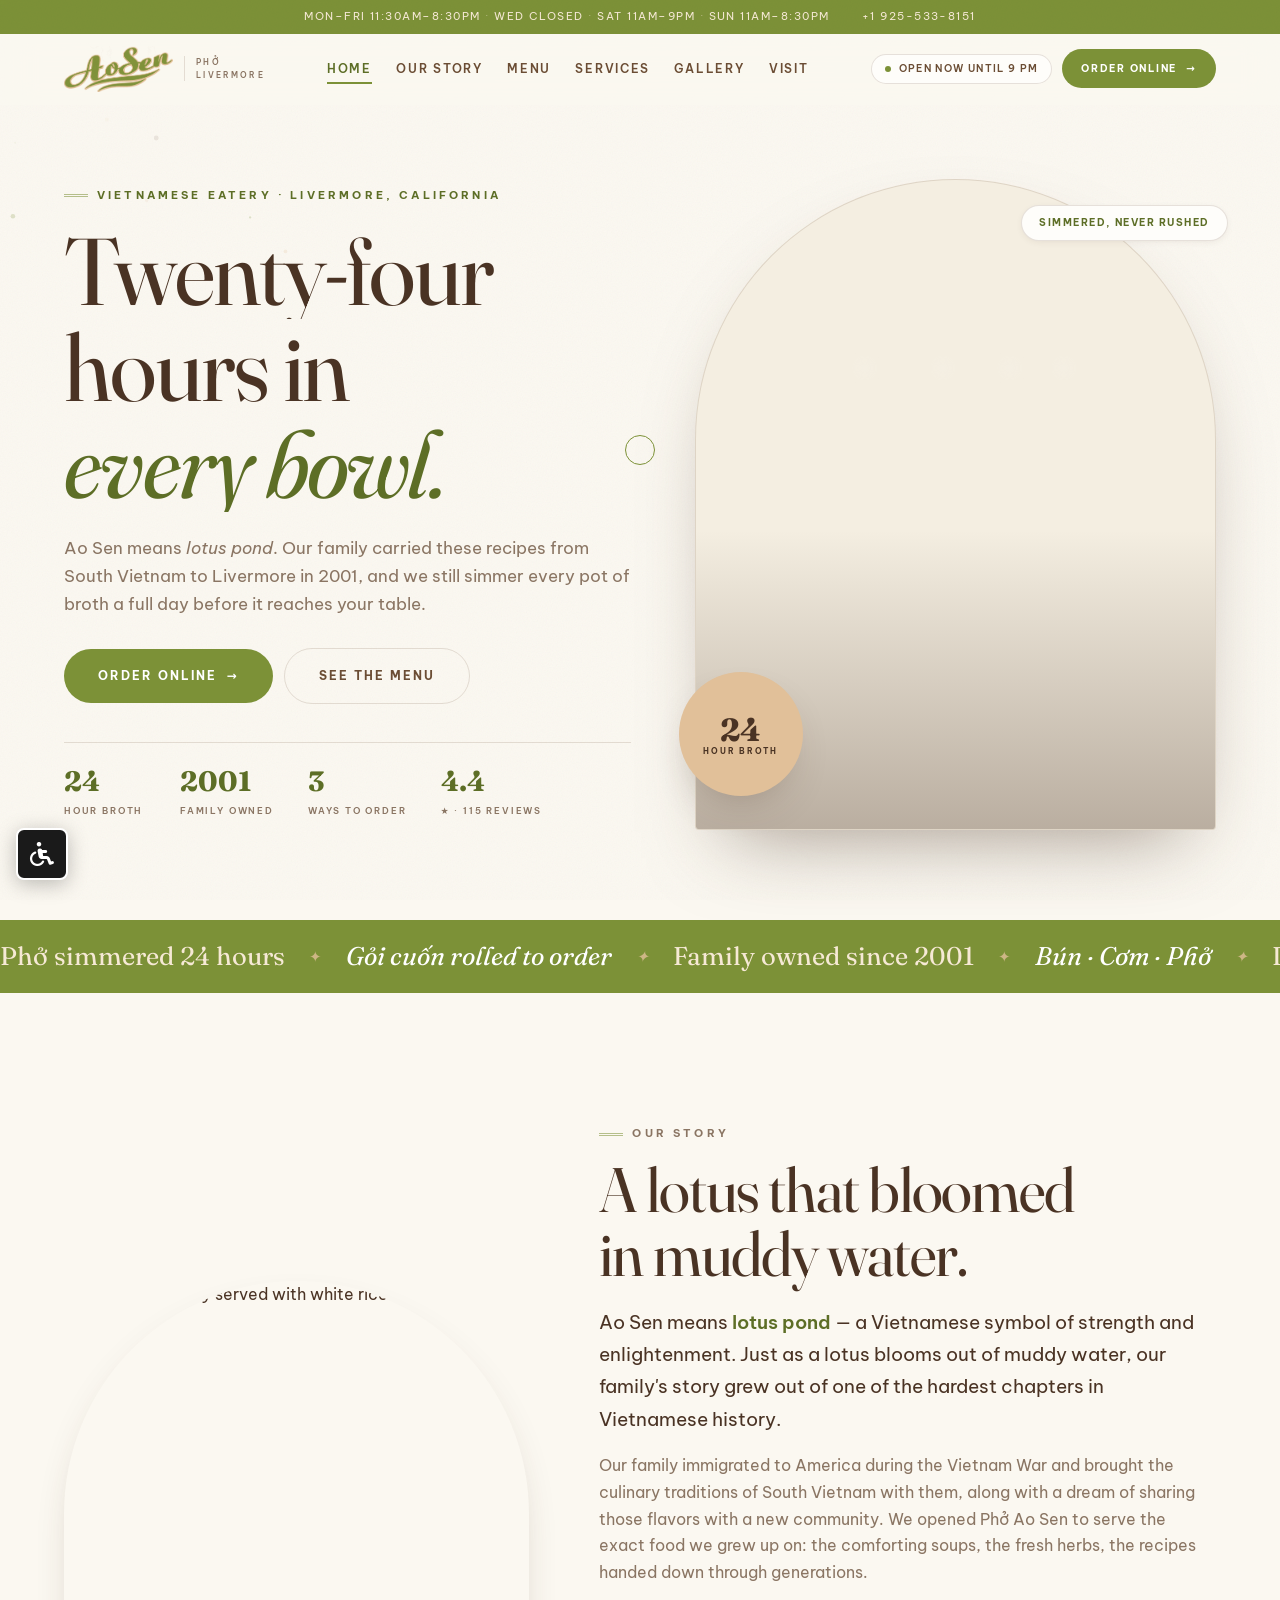
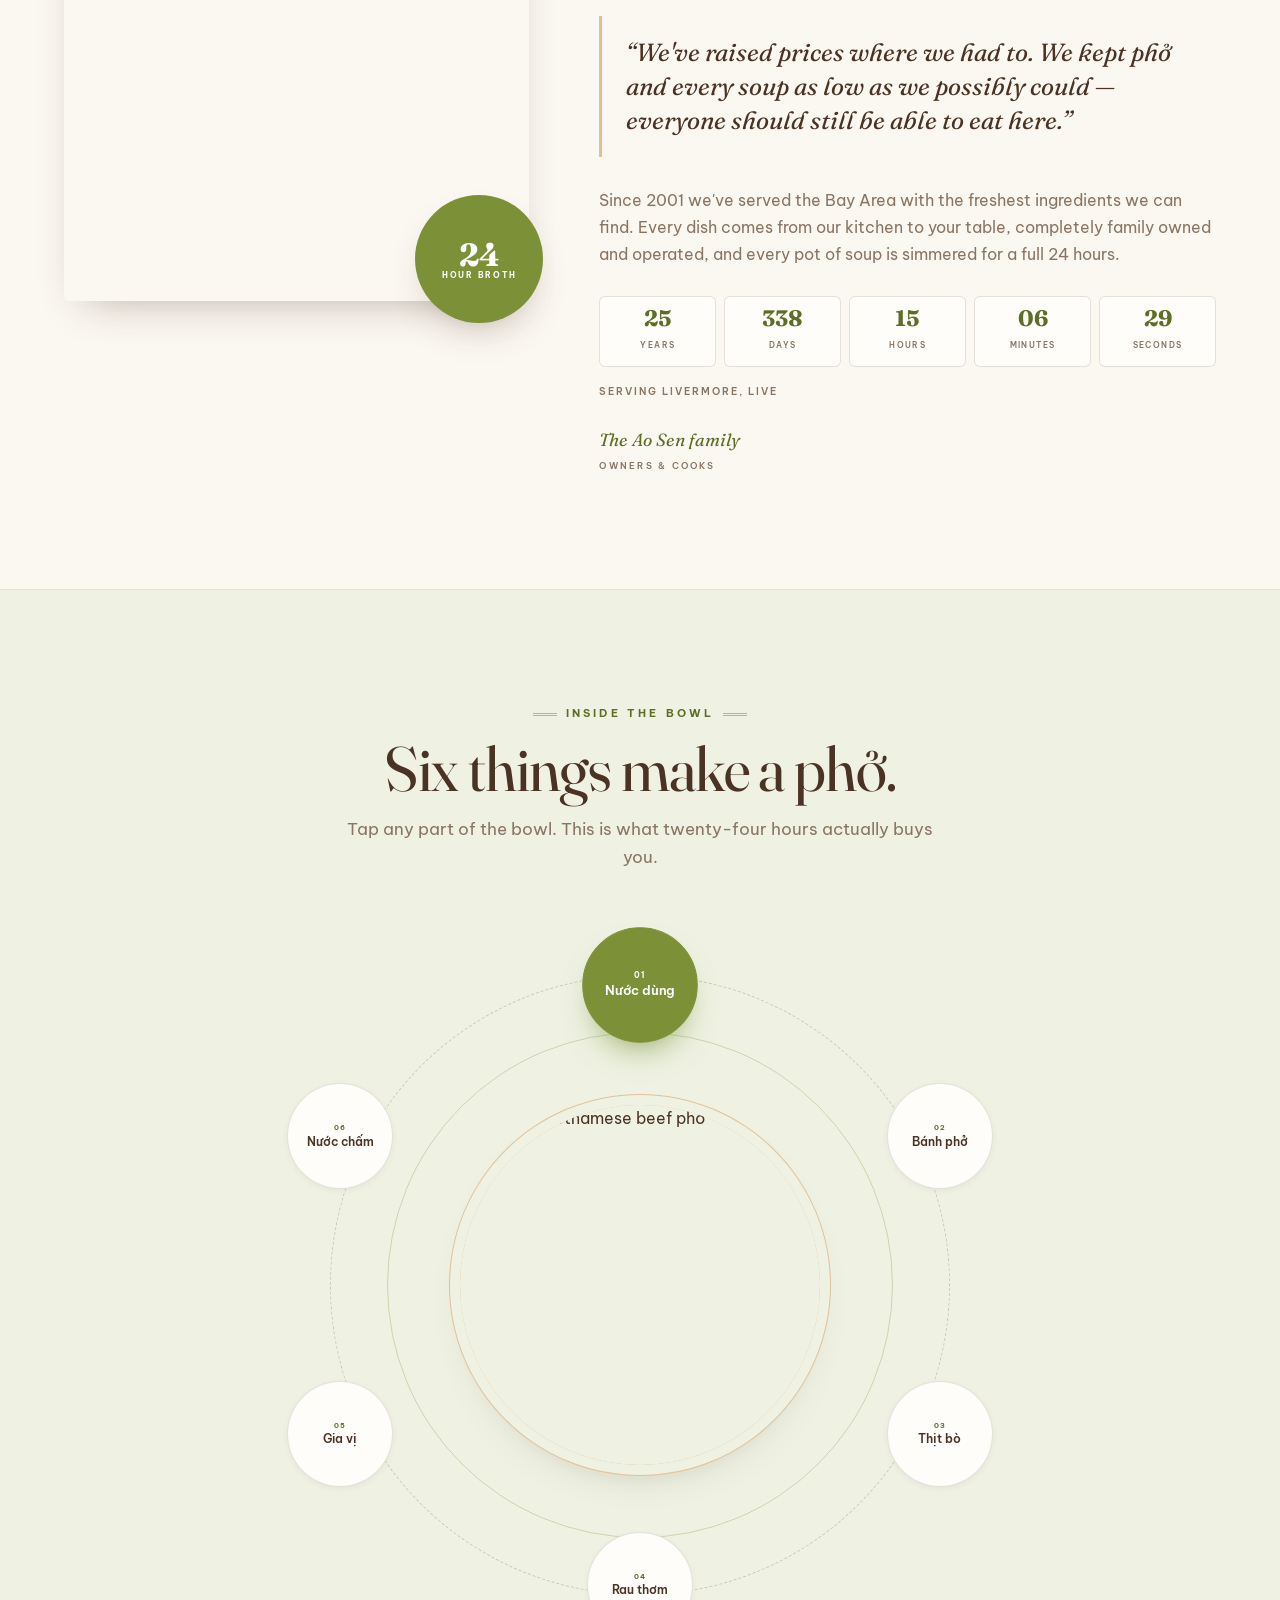
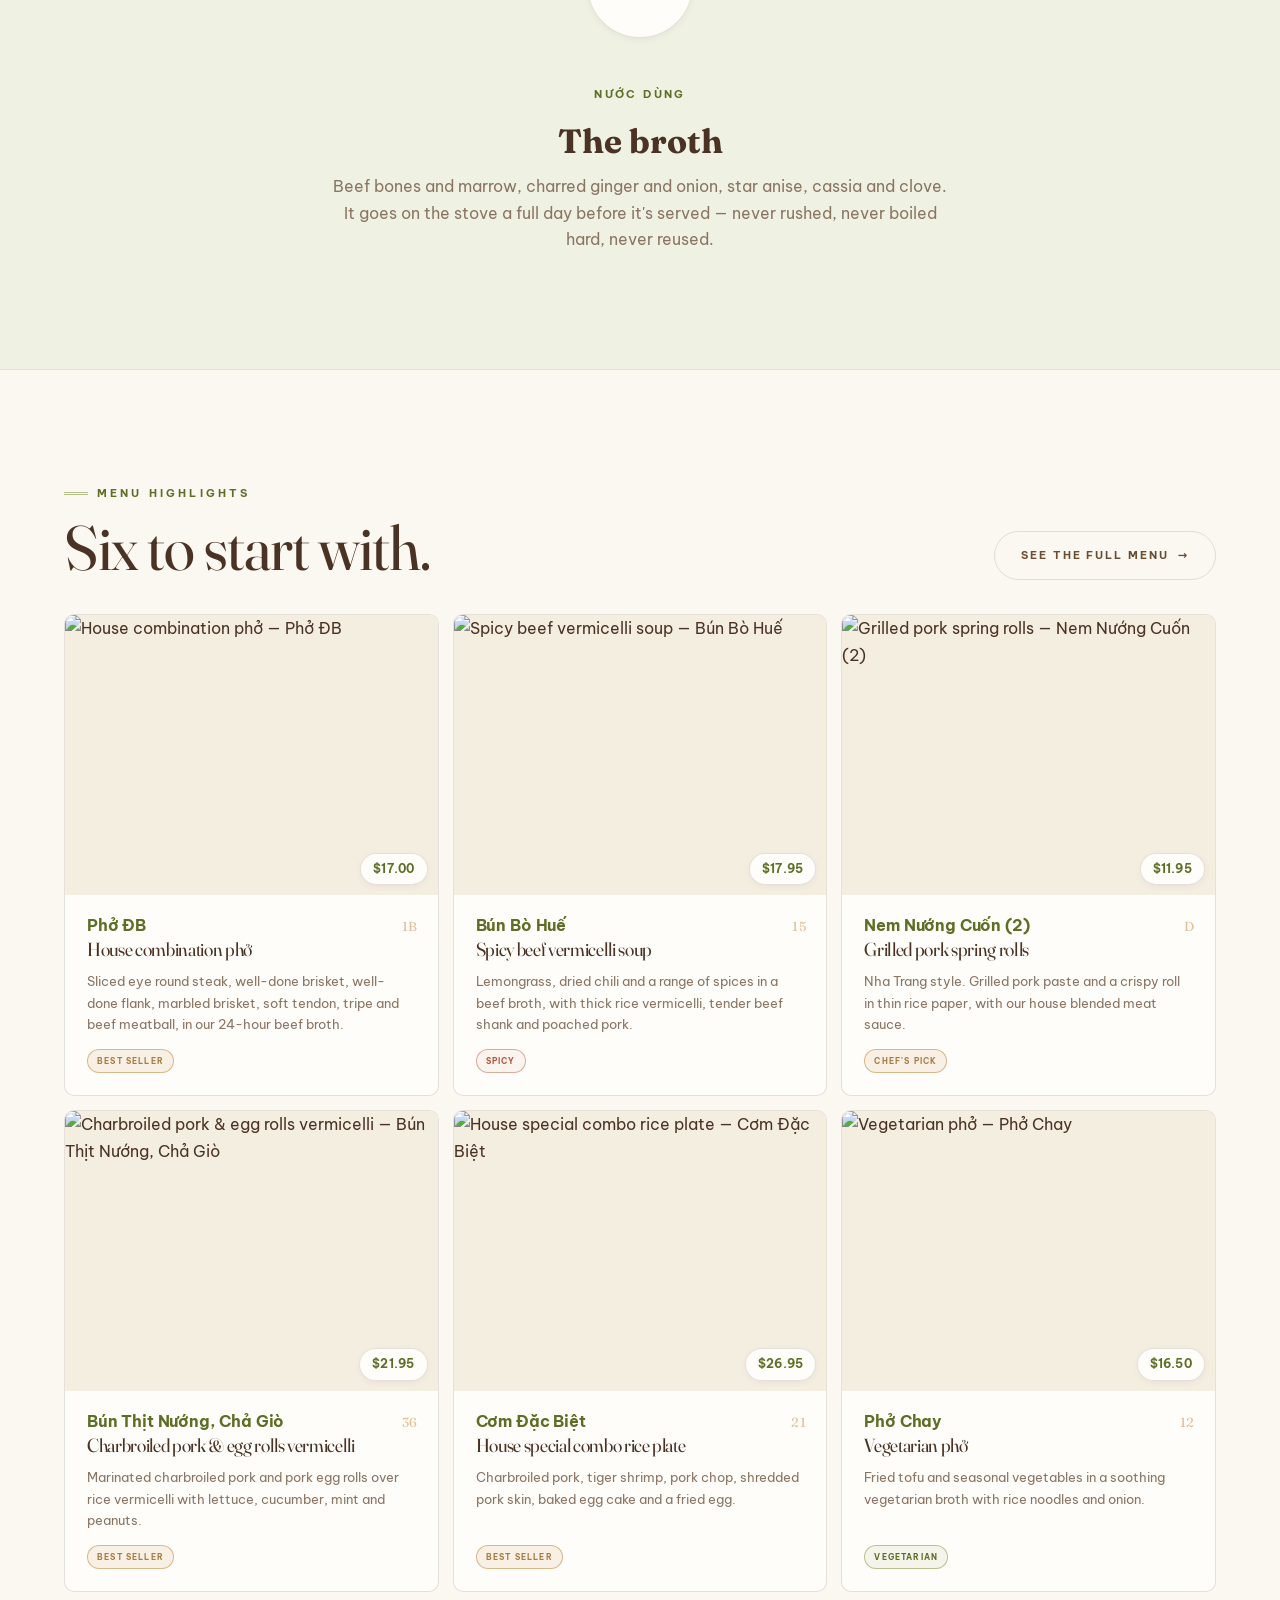
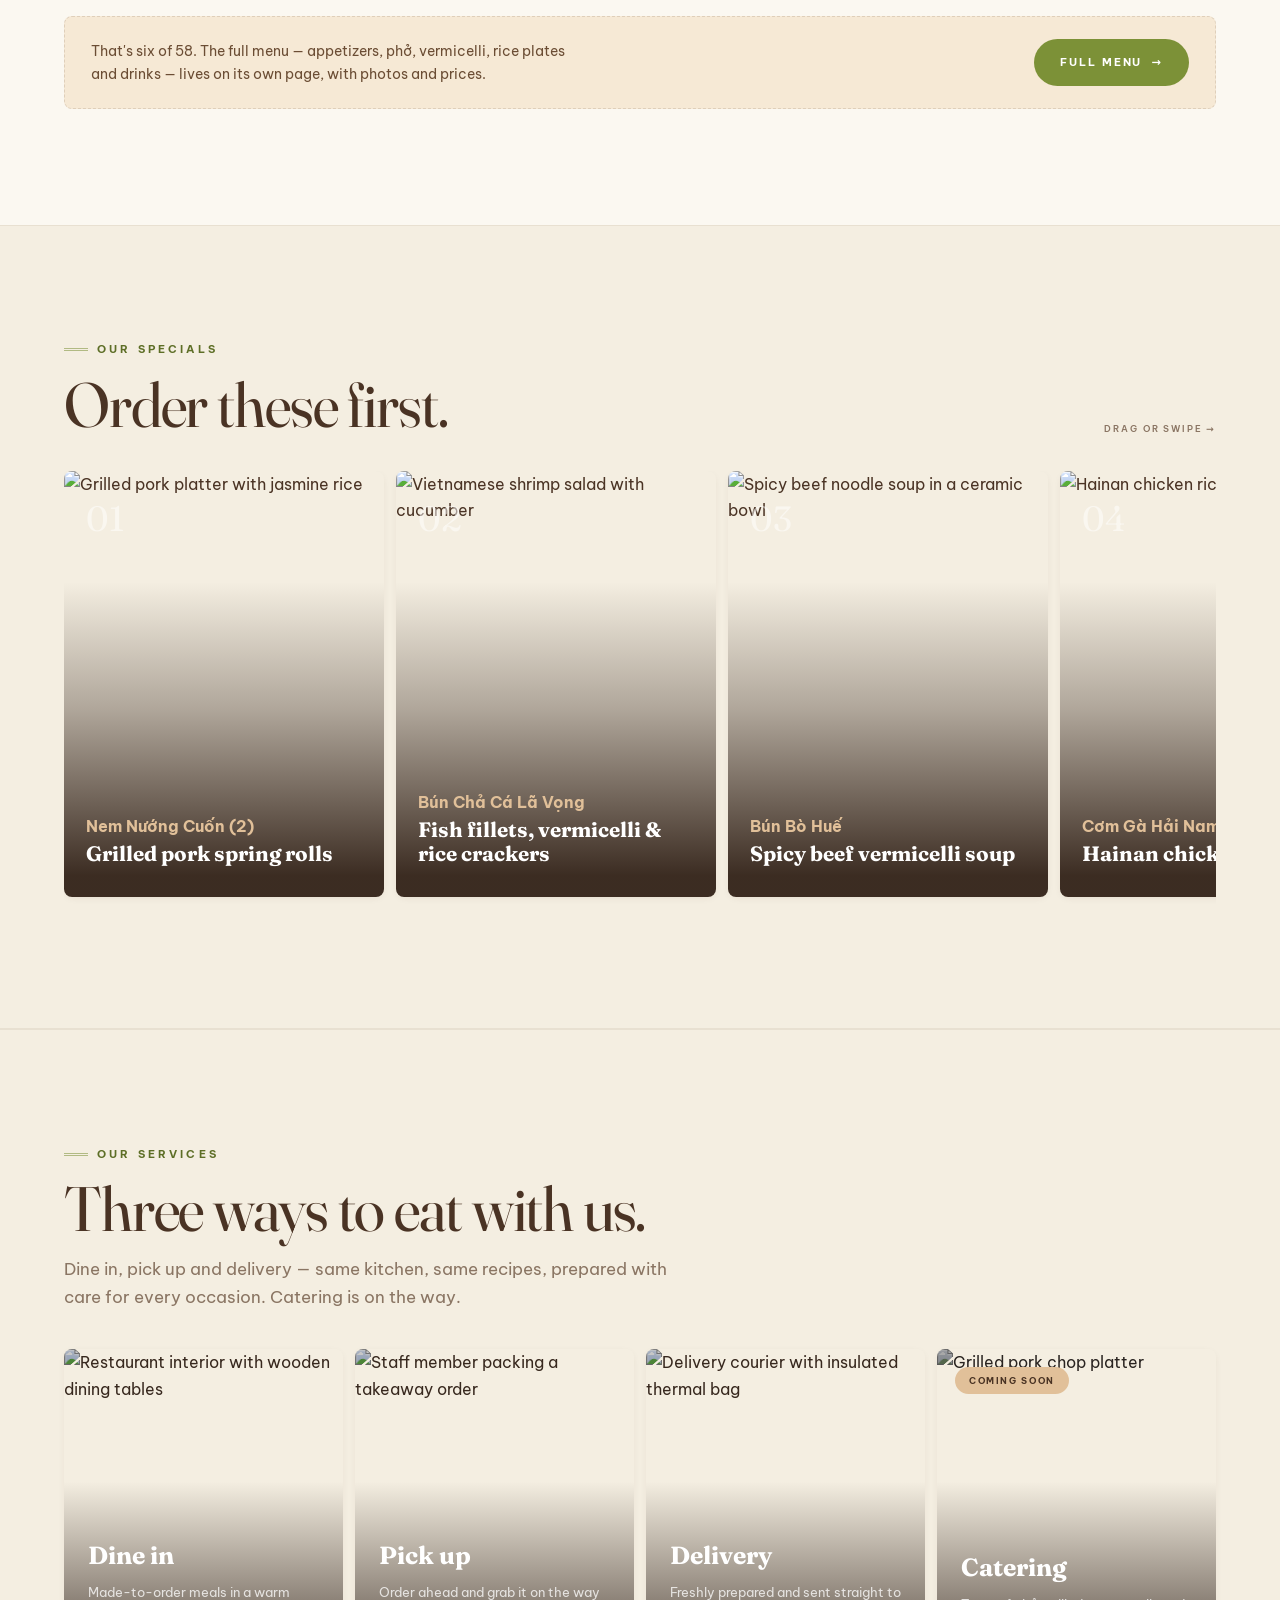
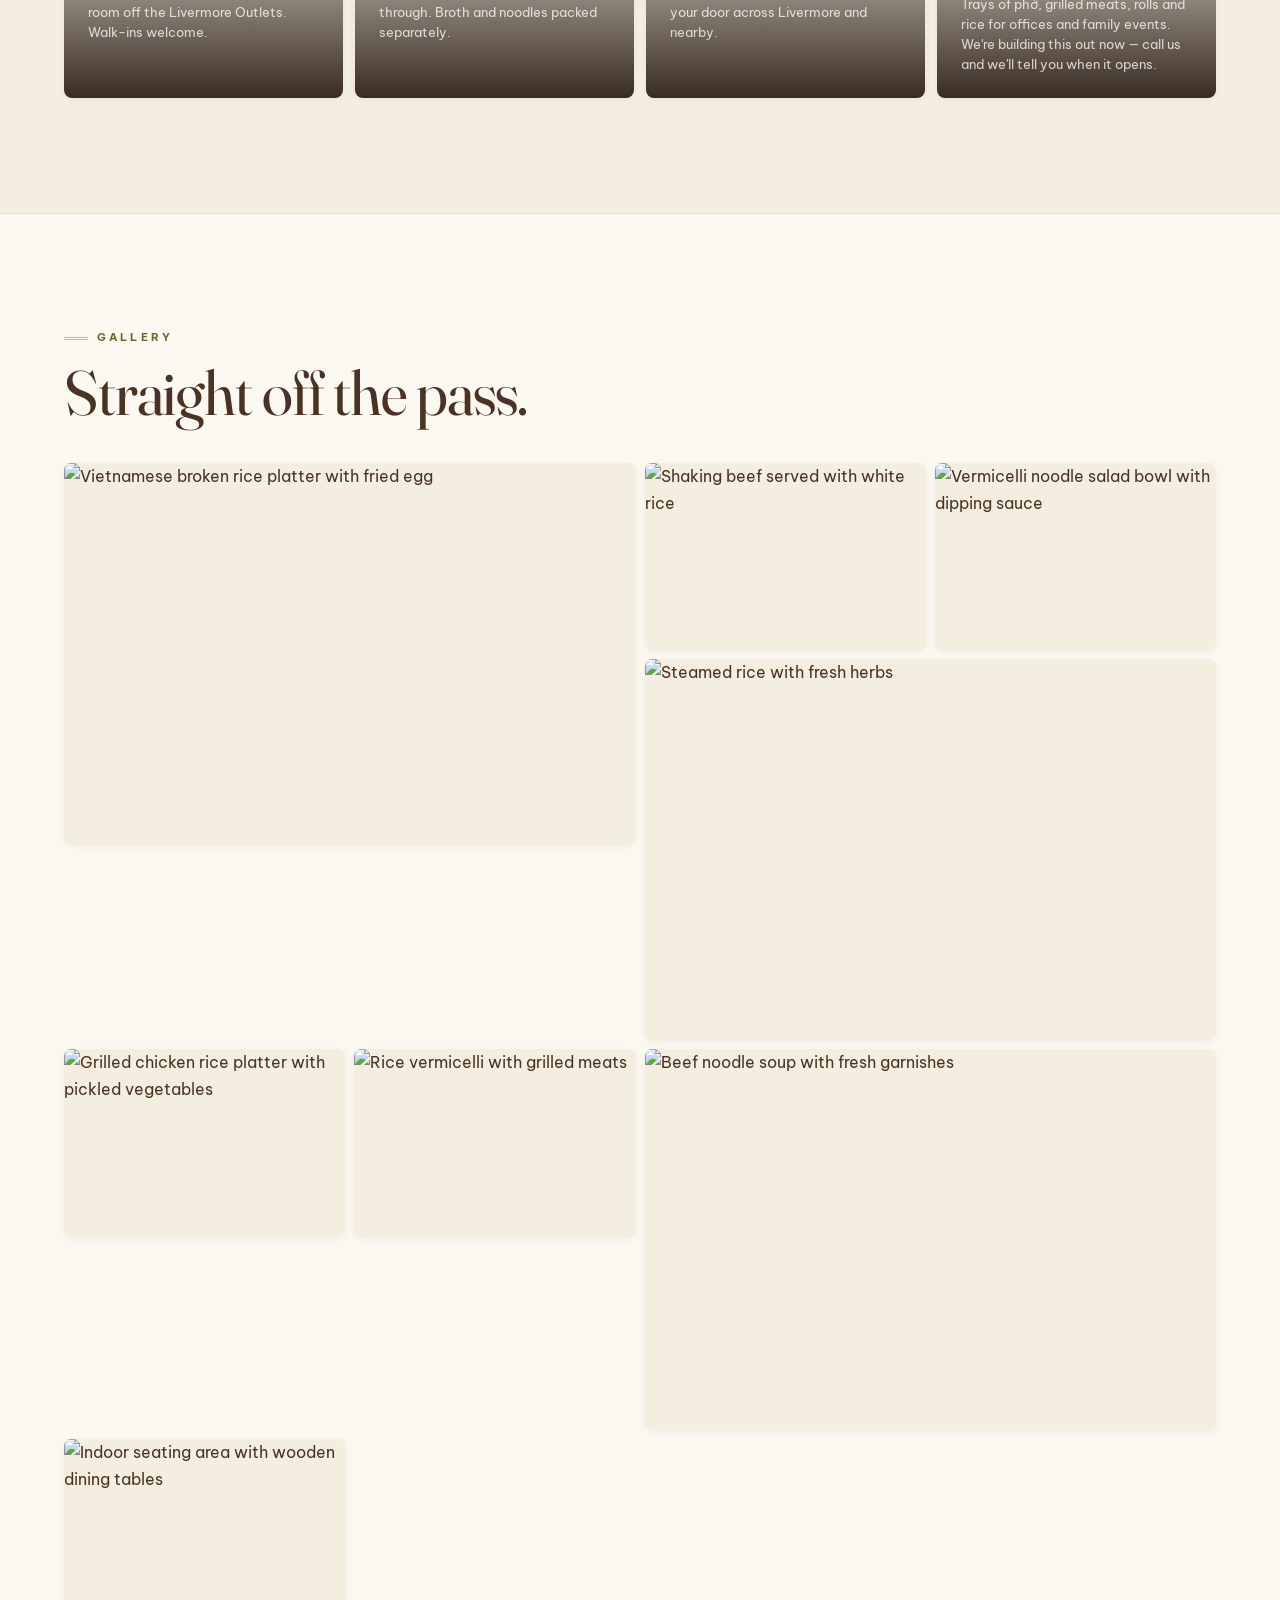
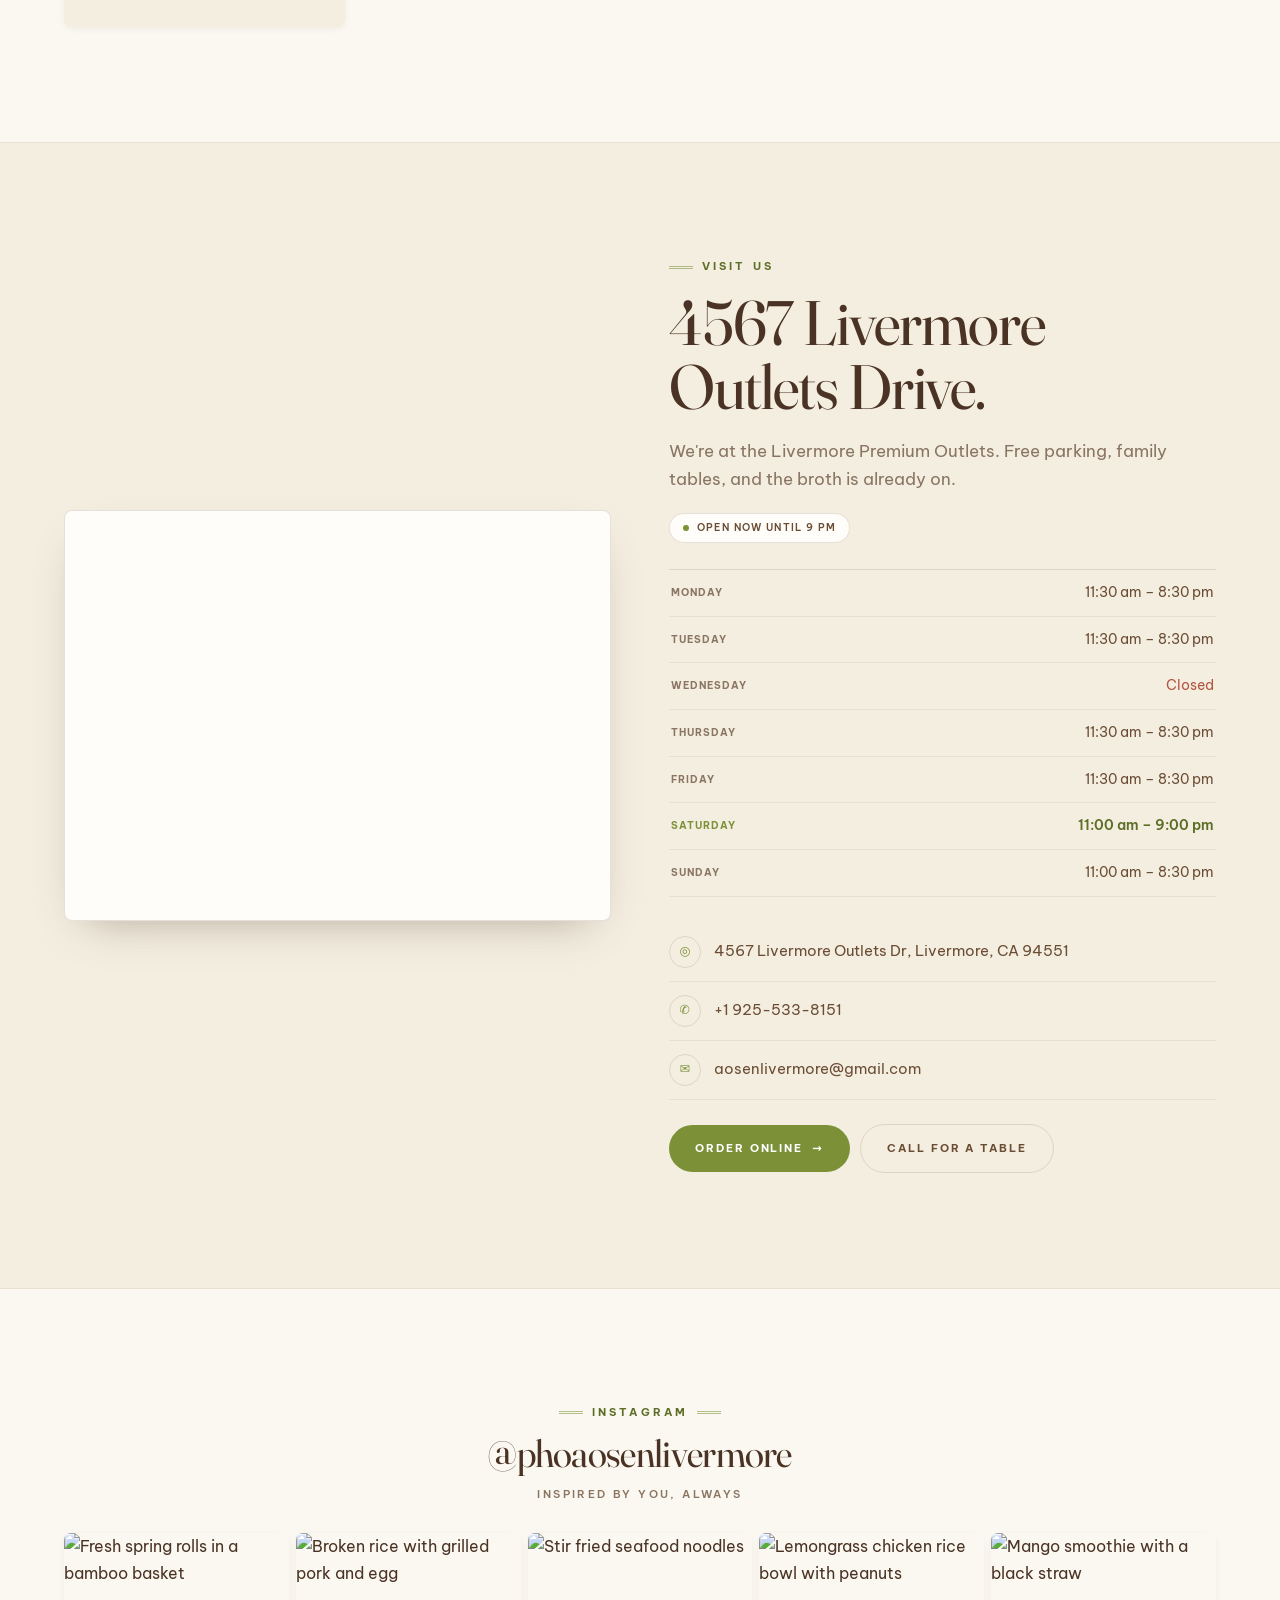
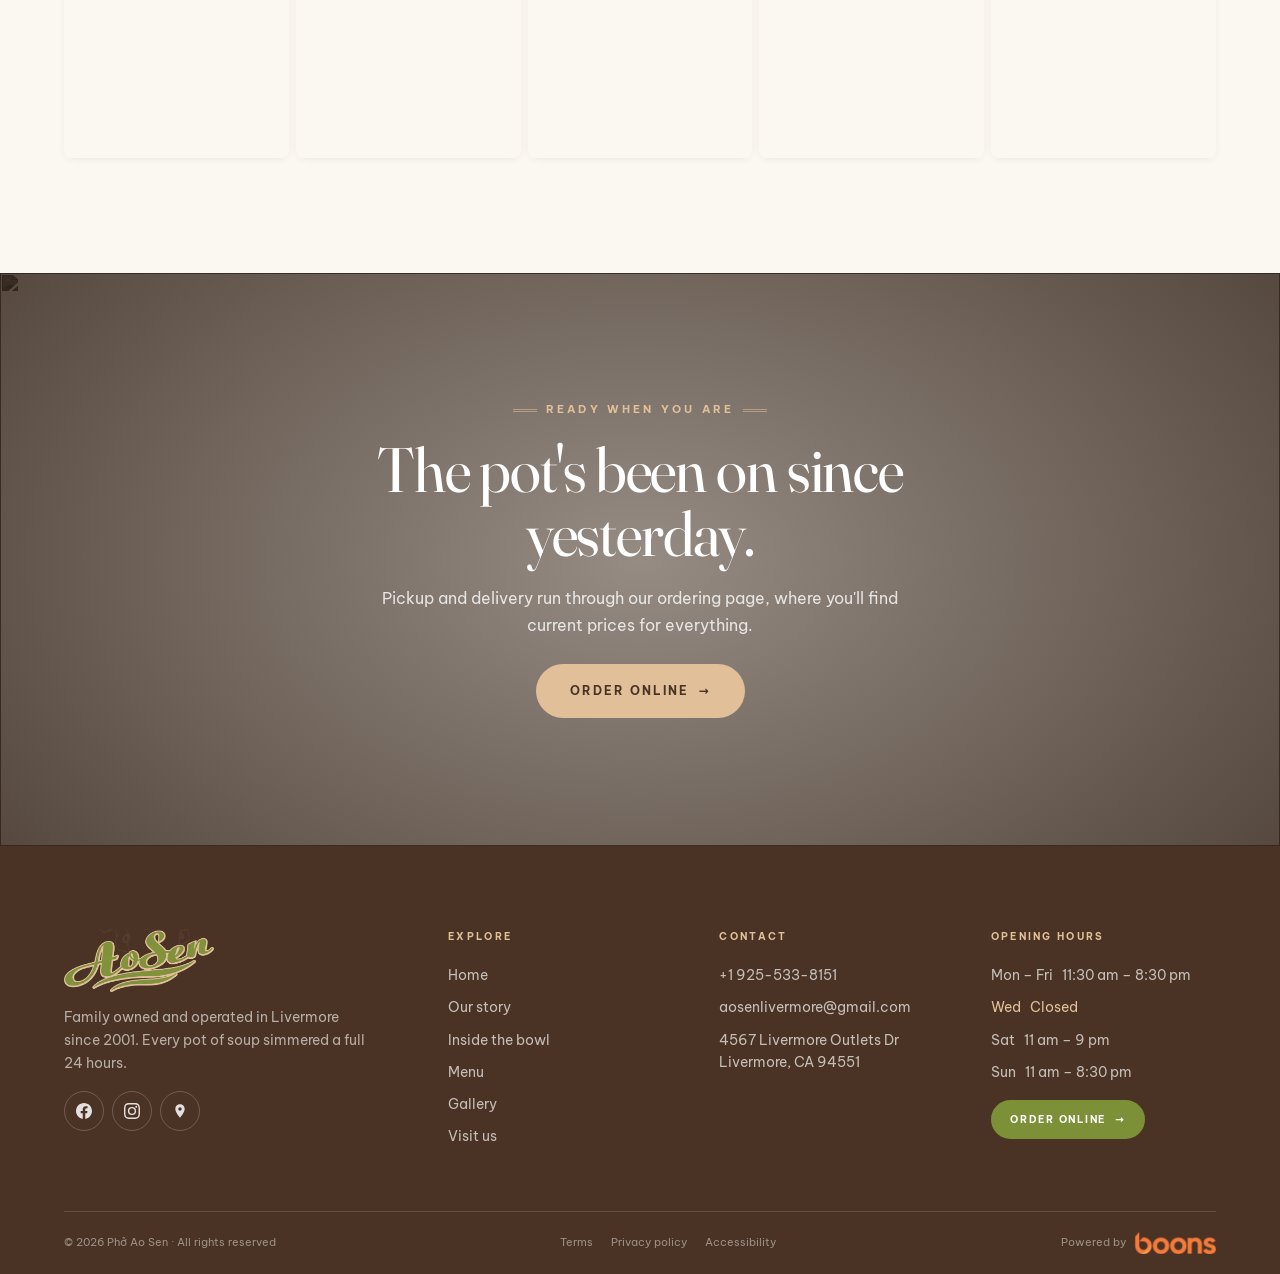
==== index.html @ fdceb18f "Add the Pho Ao Sen restaurant website for Livermore, CA. Co-authored-by: Cursor <cursoragent@cursor." ====
<!DOCTYPE html>
<html lang="en">
<head>
<meta charset="UTF-8">
<meta name="viewport" content="width=device-width, initial-scale=1">
<title>Phở Ao Sen — Authentic Vietnamese Restaurant in Livermore, CA</title>

<meta name="description" content="Family owned since 2001. Broth simmered 24 hours. Phở, vermicelli bowls, rice plates and spring rolls in Livermore, California. Dine in, pickup and delivery.">
<meta name="keywords" content="Pho Ao Sen, Vietnamese Restaurant Livermore, Pho Livermore, Best Pho Livermore, Vietnamese Food Livermore, Spring Rolls Livermore, Rice Plates Livermore">
<link rel="canonical" href="https://phoaosen.us/">
<meta name="theme-color" content="#7C9137">
<meta property="og:type" content="restaurant">
<meta property="og:site_name" content="Phở Ao Sen">
<meta property="og:title" content="Phở Ao Sen — Authentic Vietnamese Restaurant in Livermore, CA">
<meta property="og:description" content="Family owned since 2001. Broth simmered 24 hours. Livermore, California.">
<meta property="og:url" content="https://phoaosen.us/">
<meta property="og:image" content="https://phoaosen.us/wp-content/uploads/2025/09/SNY04976-2-modified.jpg">
<meta name="twitter:card" content="summary_large_image">
<meta name="geo.region" content="US-CA">
<meta name="geo.placename" content="Livermore">
<meta name="geo.position" content="37.7010;-121.8430">

<link rel="icon" href="assets/images/favicon.png">
<link rel="apple-touch-icon" href="assets/images/icon-180.png">
<link rel="preconnect" href="https://fonts.googleapis.com">
<link rel="preconnect" href="https://fonts.gstatic.com" crossorigin>
<link href="https://fonts.googleapis.com/css2?family=Fraunces:ital,opsz,wght@0,9..144,300..900;1,9..144,300..900&family=Be+Vietnam+Pro:ital,wght@0,300;0,400;0,500;0,600;0,700;1,400&display=swap" rel="stylesheet">
<link rel="stylesheet" href="https://cdnjs.cloudflare.com/ajax/libs/font-awesome/6.5.1/css/all.min.css" crossorigin="anonymous">
<link rel="stylesheet" href="css/style.css?v=20260819">
<link rel="stylesheet" href="css/accessibility.css?v=20260819">

<script type="application/ld+json">
{"@context":"https://schema.org","@type":"Restaurant","name":"Phở Ao Sen",
"image":"https://phoaosen.us/wp-content/uploads/2025/09/SNY04976-2-modified.jpg",
"logo":"https://phoaosen.us/logo.png","url":"https://phoaosen.us/","telephone":"+1-925-533-8151",
"email":"aosenlivermore@gmail.com","priceRange":"$$","servesCuisine":"Vietnamese","foundingDate":"2001",
"address":{"@type":"PostalAddress","streetAddress":"4567 Livermore Outlets Dr","addressLocality":"Livermore","addressRegion":"CA","postalCode":"94551","addressCountry":"US"},
"geo":{"@type":"GeoCoordinates","latitude":37.7010,"longitude":-121.8430},
"hasMenu":"https://phoaosen.us/menu.html",
"sameAs":["https://www.facebook.com/profile.php?id=61563821890511","https://www.instagram.com/phoaosenlivermore"],
"openingHoursSpecification":[
{"@type":"OpeningHoursSpecification","dayOfWeek":["Monday","Tuesday","Thursday","Friday"],"opens":"11:30","closes":"20:30"},
{"@type":"OpeningHoursSpecification","dayOfWeek":"Saturday","opens":"11:00","closes":"21:00"},
{"@type":"OpeningHoursSpecification","dayOfWeek":"Sunday","opens":"11:00","closes":"20:30"}]}
</script>
</head>
<body>

<a class="skip-link" href="#main">Skip to content</a>

<div id="preload">
  <div class="pl-inner">
    <img src="assets/images/logo.png" alt="Ao Sen">
    <div class="pl-bar"><span></span></div>
    <div class="pl-note">The pot's been on since yesterday</div>
  </div>
</div>

<div id="progress"></div>
<div id="cursor"></div>
<div id="cursorDot"></div>

<!-- ═══ HEADER ═══ -->
<div class="topbar">
  <span>Mon–Fri 11:30am–8:30pm <span class="sep">·</span> Wed closed <span class="sep">·</span> Sat 11am–9pm <span class="sep">·</span> Sun 11am–8:30pm</span>
  <a href="tel:+19255338151">+1 925-533-8151</a>
</div>

<header id="nav">
  <div class="wrap nav-in">
    <a class="brand" href="index.html" aria-label="Phở Ao Sen home">
      <img src="assets/images/wordmark.png" alt="Ao Sen">
      <small>Phở<br>Livermore</small>
    </a>

    <nav class="menu" aria-label="Primary">
      <a href="index.html" class="current" aria-current="page">Home</a>
      <a href="#story">Our story</a>
      <a href="menu.html">Menu</a>
      <a href="#services">Services</a>
      <a href="#gallery">Gallery</a>
      <a href="#visit">Visit</a>
    </nav>

    <div class="nav-right">
      <div class="status"><i></i><span>Checking hours…</span></div>
      <a class="btn sm mag" href="https://order.boons.io/site/pho-ao-sen/218/y" target="_blank" rel="noopener"><span>Order online</span><span class="arw">→</span></a>
      <button class="burger" id="burger" aria-label="Open menu" aria-expanded="false" aria-controls="drawer"><b></b></button>
    </div>
  </div>
</header>

<div id="drawer">
  <button type="button" class="drawer-close" id="drawerClose" aria-label="Close menu">×</button>
  <nav aria-label="Mobile">
    <a href="#story">Our story</a>
    <a href="#bowl">Inside the bowl</a>
    <a href="menu.html">Menu</a>
    <a href="#services">Services</a>
    <a href="#gallery">Gallery</a>
    <a href="#visit">Visit us</a>
    <div class="dw-foot">
      <a href="tel:+19255338151">+1 925-533-8151</a>
      <a href="mailto:aosenlivermore@gmail.com">aosenlivermore@gmail.com</a>
      <a href="https://order.boons.io/site/pho-ao-sen/218/y" target="_blank" rel="noopener">Order online →</a>
    </div>
  </nav>
</div>

<main id="main" tabindex="-1">
<!-- ═══ HERO ═══ -->
<section class="hero">
  <canvas id="petals" aria-hidden="true"></canvas>
  <div class="wrap hero-grid">
    <div>
      <p class="eyebrow">Vietnamese eatery · Livermore, California</p>

      <h1 class="display h-xl">
        <span class="ln"><span>Twenty-four</span></span>
        <span class="ln"><span>hours in</span></span>
        <span class="ln"><span><em>every bowl.</em></span></span>
      </h1>

      <p class="lede">Ao Sen means <em>lotus pond</em>. Our family carried these recipes from South Vietnam to Livermore in 2001, and we still simmer every pot of broth a full day before it reaches your table.</p>

      <div class="hero-cta" style="margin-top:30px">
        <a class="btn lg mag" href="https://order.boons.io/site/pho-ao-sen/218/y" target="_blank" rel="noopener"><span>Order online</span><span class="arw">→</span></a>
        <a class="btn lg ghost mag" href="menu.html"><span>See the menu</span></a>
      </div>

      <div class="hero-meta">
        <div><b>24</b><small>Hour broth</small></div>
        <div><b>2001</b><small>Family owned</small></div>
        <div><b>3</b><small>Ways to order</small></div>
        <div><b>4.4</b><small>★ · 115 reviews</small></div>
      </div>
    </div>

    <div class="hero-art">
      <div class="steam" aria-hidden="true"><span></span><span></span><span></span><span></span></div>
      <div class="hero-panel arch">
        <video autoplay muted loop playsinline preload="metadata" poster="https://phoaosen.us/wp-content/uploads/2025/09/SNY04976-2-modified.jpg">
          <source src="https://phoaosen.us/wp-content/uploads/2023/12/video-h3.mp4" type="video/mp4">
        </video>
      </div>
      <div class="hero-badge"><b>24</b><small>Hour broth</small></div>
      <div class="hero-chip">Simmered, never rushed</div>
    </div>
  </div>
</section>

<!-- ═══ MARQUEE ═══ -->
<div class="marquee" aria-hidden="true">
  <div class="mq-track" id="mqTrack">
    <span>Phở simmered 24 hours</span><span>Gỏi cuốn rolled to order</span>
    <span>Family owned since 2001</span><span>Bún · Cơm · Phở</span>
    <span>Dine in · Pick up · Delivery</span><span>Livermore Outlets Drive</span>
  </div>
</div>

<!-- ═══ STORY ═══ -->
<section class="sect" id="story">
  <div class="wrap story-grid">
    <div class="story-wrap rv">
      <div class="story-img arch-s mask">
        <img src="https://phoaosen.us/wp-content/uploads/2025/09/SNY04949-1-1.jpg" alt="Grilled pork belly served with white rice at Phở Ao Sen" loading="lazy">
      </div>
      <div class="story-badge"><b>24</b><small>Hour broth</small></div>
    </div>

    <div class="story-body">
      <p class="eyebrow rv">Our story</p>
      <h2 class="display h-lg rv rv-d1" style="margin:15px 0 20px">A lotus that bloomed<br>in muddy water.</h2>

      <p class="first rv rv-d2">Ao Sen means <strong>lotus pond</strong> — a Vietnamese symbol of strength and enlightenment. Just as a lotus blooms out of muddy water, our family's story grew out of one of the hardest chapters in Vietnamese history.</p>

      <p class="rv rv-d3">Our family immigrated to America during the Vietnam War and brought the culinary traditions of South Vietnam with them, along with a dream of sharing those flavors with a new community. We opened Phở Ao Sen to serve the exact food we grew up on: the comforting soups, the fresh herbs, the recipes handed down through generations.</p>

      <div class="pull rv rv-d4">“We've raised prices where we had to. We kept phở and every soup as low as we possibly could — everyone should still be able to eat here.”</div>

      <p class="rv rv-d5">Since 2001 we've served the Bay Area with the freshest ingredients we can find. Every dish comes from our kitchen to your table, completely family owned and operated, and every pot of soup is simmered for a full 24 hours.</p>

      <div class="counter rv rv-d6" aria-label="Time serving Livermore">
        <div><b id="cY">—</b><small>Years</small></div>
        <div><b id="cD">—</b><small>Days</small></div>
        <div><b id="cH">—</b><small>Hours</small></div>
        <div><b id="cM">—</b><small>Minutes</small></div>
        <div><b id="cS">—</b><small>Seconds</small></div>
      </div>
      <p class="counter-note rv rv-d6">Serving Livermore, live</p>

      <div class="sign rv rv-d6">The Ao Sen family<small>Owners &amp; cooks</small></div>
    </div>
  </div>
</section>

<!-- ═══ INSIDE THE BOWL ═══ -->
<section class="sect bowl" id="bowl">
  <div class="wrap">
    <div class="bowl-head">
      <p class="eyebrow center rv">Inside the bowl</p>
      <h2 class="display h-lg rv rv-d1">Six things make a phở.</h2>
      <p class="lede rv rv-d2" style="text-align:center">Tap any part of the bowl. This is what twenty-four hours actually buys you.</p>
    </div>

    <div class="bowl-stage rv rv-d3">
      <div class="orbit-ring" aria-hidden="true"></div>
      <div class="bowl-core">
        <img id="bowlImg" src="https://phoaosen.us/wp-content/uploads/2025/09/image-16.png" alt="Bowl of Vietnamese beef phở">
      </div>
      <button class="node n1 on" data-i="0"><small>01</small><b>Nước dùng</b></button>
      <button class="node n2" data-i="1"><small>02</small><b>Bánh phở</b></button>
      <button class="node n3" data-i="2"><small>03</small><b>Thịt bò</b></button>
      <button class="node n4" data-i="3"><small>04</small><b>Rau thơm</b></button>
      <button class="node n5" data-i="4"><small>05</small><b>Gia vị</b></button>
      <button class="node n6" data-i="5"><small>06</small><b>Nước chấm</b></button>
    </div>

    <div class="bowl-read" id="bowlRead" aria-live="polite">
      <div class="vnname">Nước dùng</div>
      <h3>The broth</h3>
      <p>Beef bones and marrow, charred ginger and onion, star anise, cassia and clove. It goes on the stove a full day before it's served — never rushed, never boiled hard, never reused.</p>
    </div>
  </div>
</section>

<!-- ═══ MENU HIGHLIGHTS ═══ -->
<section class="sect" id="highlights">
  <div class="wrap">
    <div class="sec-head">
      <div>
        <p class="eyebrow rv">Menu highlights</p>
        <h2 class="display h-lg rv rv-d1">Six to start with.</h2>
      </div>
      <a class="btn ghost mag rv rv-d2" href="menu.html"><span>See the full menu</span><span class="arw">→</span></a>
    </div>

    <div class="dishes three">
      <article class="dish rv">
        <div class="dish-img">
          <img src="https://boons-marketplace-restaurant-web-images.s3.us-east-2.amazonaws.com/uploads/menu/KTuYWlzpJ3OyoqxG9Dw1.jpg" alt="House combination phở — Phở ĐB" loading="lazy" width="640" height="480">
          <span class="price">$17.00</span>
        </div>
        <div class="dish-body">
          <span class="no">1B</span>
          <div class="vnname">Phở ĐB</div>
          <div class="en display">House combination phở</div>
          <p>Sliced eye round steak, well-done brisket, well-done flank, marbled brisket, soft tendon, tripe and beef meatball, in our 24-hour beef broth.</p>
          <div class="tagrow"><span class="tag fav">Best seller</span></div>
        </div>
      </article>

      <article class="dish rv rv-d1">
        <div class="dish-img">
          <img src="https://boons-marketplace-restaurant-web-images.s3.us-east-2.amazonaws.com/uploads/menu/6a4278d701a15.jpg" alt="Spicy beef vermicelli soup — Bún Bò Huế" loading="lazy" width="640" height="480">
          <span class="price">$17.95</span>
        </div>
        <div class="dish-body">
          <span class="no">15</span>
          <div class="vnname">Bún Bò Huế</div>
          <div class="en display">Spicy beef vermicelli soup</div>
          <p>Lemongrass, dried chili and a range of spices in a beef broth, with thick rice vermicelli, tender beef shank and poached pork.</p>
          <div class="tagrow"><span class="tag hot">Spicy</span></div>
        </div>
      </article>

      <article class="dish rv rv-d2">
        <div class="dish-img">
          <img src="https://boons-marketplace-restaurant-web-images.s3.us-east-2.amazonaws.com/uploads/menu/LqJpiXhbz1FGang5rIH4.jpg" alt="Grilled pork spring rolls — Nem Nướng Cuốn (2)" loading="lazy" width="640" height="480">
          <span class="price">$11.95</span>
        </div>
        <div class="dish-body">
          <span class="no">D</span>
          <div class="vnname">Nem Nướng Cuốn (2)</div>
          <div class="en display">Grilled pork spring rolls</div>
          <p>Nha Trang style. Grilled pork paste and a crispy roll in thin rice paper, with our house blended meat sauce.</p>
          <div class="tagrow"><span class="tag fav">Chef's pick</span></div>
        </div>
      </article>

      <article class="dish rv">
        <div class="dish-img">
          <img src="https://boons-marketplace-restaurant-web-images.s3.us-east-2.amazonaws.com/uploads/menu/6a4277e549066.jpg" alt="Charbroiled pork & egg rolls vermicelli — Bún Thịt Nướng, Chả Giò" loading="lazy" width="640" height="480">
          <span class="price">$21.95</span>
        </div>
        <div class="dish-body">
          <span class="no">36</span>
          <div class="vnname">Bún Thịt Nướng, Chả Giò</div>
          <div class="en display">Charbroiled pork & egg rolls vermicelli</div>
          <p>Marinated charbroiled pork and pork egg rolls over rice vermicelli with lettuce, cucumber, mint and peanuts.</p>
          <div class="tagrow"><span class="tag fav">Best seller</span></div>
        </div>
      </article>

      <article class="dish rv rv-d1">
        <div class="dish-img">
          <img src="https://boons-marketplace-restaurant-web-images.s3.us-east-2.amazonaws.com/uploads/menu/BDmOyktuecH9YdG6LXbz.jpg" alt="House special combo rice plate — Cơm Đặc Biệt" loading="lazy" width="640" height="480">
          <span class="price">$26.95</span>
        </div>
        <div class="dish-body">
          <span class="no">21</span>
          <div class="vnname">Cơm Đặc Biệt</div>
          <div class="en display">House special combo rice plate</div>
          <p>Charbroiled pork, tiger shrimp, pork chop, shredded pork skin, baked egg cake and a fried egg.</p>
          <div class="tagrow"><span class="tag fav">Best seller</span></div>
        </div>
      </article>

      <article class="dish rv rv-d2">
        <div class="dish-img">
          <img src="https://boons-marketplace-restaurant-web-images.s3.us-east-2.amazonaws.com/uploads/menu/6a4278ff2d6fb.jpg" alt="Vegetarian phở — Phở Chay" loading="lazy" width="640" height="480">
          <span class="price">$16.50</span>
        </div>
        <div class="dish-body">
          <span class="no">12</span>
          <div class="vnname">Phở Chay</div>
          <div class="en display">Vegetarian phở</div>
          <p>Fried tofu and seasonal vegetables in a soothing vegetarian broth with rice noodles and onion.</p>
          <div class="tagrow"><span class="tag veg">Vegetarian</span></div>
        </div>
      </article>
    </div>

    <div class="note-box rv">
      <p>That's six of 58. The full menu — appetizers, phở, vermicelli, rice plates and drinks — lives on its own page, with photos and prices.</p>
      <a class="btn mag" href="menu.html"><span>Full menu</span><span class="arw">→</span></a>
    </div>
  </div>
</section>

<!-- ═══ SPECIALS ═══ -->
<section class="sect" id="specials" style="background:var(--paper-2);border-block:1px solid var(--line-2)">
  <div class="wrap sec-head">
    <div>
      <p class="eyebrow rv">Our specials</p>
      <h2 class="display h-lg rv rv-d1">Order these first.</h2>
    </div>
    <span class="rail-hint rv rv-d2">Drag or swipe →</span>
  </div>

  <div class="wrap">
    <div class="rail rv rv-d2" id="rail">
      <article class="card"><span class="num">01</span>
        <img src="https://phoaosen.us/wp-content/uploads/elementor/thumbs/SNY04949-1-rbjuwhjf2v480fqayj7sxuhfc429iwhloy81f5kwwk.jpg" alt="Grilled pork platter with jasmine rice" loading="lazy">
        <div class="card-txt"><div class="vnname">Nem Nướng Cuốn (2)</div><h3>Grilled pork spring rolls</h3>
          <p>Nha Trang style. Grilled pork paste and a crispy roll with lettuce, mint, carrot, cucumber, chive and vermicelli in thin rice paper, with our house blended meat sauce.</p></div>
      </article>
      <article class="card"><span class="num">02</span>
        <img src="https://phoaosen.us/wp-content/uploads/elementor/thumbs/SNY05025-1-rbw0pe4yeilwxy4wc9sehmxryskd986vy6ucg4q93o.jpg" alt="Vietnamese shrimp salad with cucumber" loading="lazy">
        <div class="card-txt"><div class="vnname">Bún Chả Cá Lã Vọng</div><h3>Fish fillets, vermicelli &amp; rice crackers</h3>
          <p>Vietnamese style fish fillets with turmeric and dill, served with vermicelli and sesame rice crackers.</p></div>
      </article>
      <article class="card"><span class="num">03</span>
        <img src="https://phoaosen.us/wp-content/uploads/2025/09/SNY04976-2-modified.jpg" alt="Spicy beef noodle soup in a ceramic bowl" loading="lazy">
        <div class="card-txt"><div class="vnname">Bún Bò Huế</div><h3>Spicy beef vermicelli soup</h3>
          <p>Lemongrass, dried chili and spices in a beef broth, with thick rice vermicelli, tender beef shank and poached pork.</p></div>
      </article>
      <article class="card"><span class="num">04</span>
        <img src="https://phoaosen.us/wp-content/uploads/elementor/thumbs/SNY05070-scaled-rbw0snms4t2r97e8a6krnbae7yh8ze5c2ce1fpw1hw.jpg" alt="Hainan chicken rice with broth" loading="lazy">
        <div class="card-txt"><div class="vnname">Cơm Gà Hải Nam</div><h3>Hainan chicken rice</h3>
          <p>Poached chicken over rice cooked in its own broth, with a bowl of clear soup and ginger sauce on the side.</p></div>
      </article>
      <article class="card"><span class="num">05</span>
        <img src="https://phoaosen.us/wp-content/uploads/2025/09/SNY05002-650x1300.jpg" alt="Pan fried tofu with fresh vegetables" loading="lazy">
        <div class="card-txt"><div class="vnname">Đậu Hũ Xào Rau</div><h3>Pan fried tofu &amp; vegetables</h3>
          <p>Golden tofu tossed with mixed fresh vegetables. Our most ordered vegetarian plate.</p></div>
      </article>
      <article class="card"><span class="num">06</span>
        <img src="https://phoaosen.us/wp-content/uploads/2025/09/SNY05039-1-683x1024.jpg" alt="Layered green dessert drink with jelly" loading="lazy">
        <div class="card-txt"><div class="vnname">Chè Ba Màu</div><h3>Three colour dessert</h3>
          <p>Mung bean, red bean and pandan jelly layered under crushed ice and coconut milk.</p></div>
      </article>
    </div>
  </div>
</section>

<!-- ═══ SERVICES ═══ -->
<section class="sect services" id="services">
  <div class="wrap">
    <div style="display:grid;gap:14px;max-width:60ch">
      <p class="eyebrow rv">Our services</p>
      <h2 class="display h-lg rv rv-d1">Three ways to eat with us.</h2>
      <p class="lede rv rv-d2">Dine in, pick up and delivery — same kitchen, same recipes, prepared with care for every occasion. Catering is on the way.</p>
    </div>

    <div class="svc-grid">
      <a class="svc rv" href="https://order.boons.io/site/pho-ao-sen/218/y" target="_blank" rel="noopener">
        <img src="https://phoaosen.us/wp-content/uploads/2023/11/o-24.jpg" alt="Restaurant interior with wooden dining tables" loading="lazy">
        <div class="svc-txt"><h3>Dine in</h3><p>Made-to-order meals in a warm room off the Livermore Outlets. Walk-ins welcome.</p><span class="go">Call for a table →</span></div>
      </a>

      <a class="svc rv rv-d1" href="https://order.boons.io/site/pho-ao-sen/218/y" target="_blank" rel="noopener">
        <img src="https://phoaosen.us/wp-content/uploads/2023/11/2150379575-2.jpg" alt="Staff member packing a takeaway order" loading="lazy">
        <div class="svc-txt"><h3>Pick up</h3><p>Order ahead and grab it on the way through. Broth and noodles packed separately.</p><span class="go">Order pickup →</span></div>
      </a>

      <a class="svc rv rv-d2" href="https://order.boons.io/site/pho-ao-sen/218/y" target="_blank" rel="noopener">
        <img src="https://phoaosen.us/wp-content/uploads/2023/09/27719.jpg" alt="Delivery courier with insulated thermal bag" loading="lazy">
        <div class="svc-txt"><h3>Delivery</h3><p>Freshly prepared and sent straight to your door across Livermore and nearby.</p><span class="go">Order delivery →</span></div>
      </a>

      <div class="svc soon rv rv-d3">
        <span class="soon-flag">Coming soon</span>
        <img src="https://phoaosen.us/wp-content/uploads/2025/09/unnamed-91.webp" alt="Grilled pork chop platter" loading="lazy">
        <div class="svc-txt"><h3>Catering</h3><p>Trays of phở, grilled meats, rolls and rice for offices and family events. We're building this out now — call us and we'll tell you when it opens.</p></div>
      </div>
    </div>
  </div>
</section>

<!-- ═══ GALLERY ═══ -->
<section class="sect" id="gallery">
  <div class="wrap">
    <div style="display:grid;gap:14px;max-width:60ch">
      <p class="eyebrow rv">Gallery</p>
      <h2 class="display h-lg rv rv-d1">Straight off the pass.</h2>
    </div>

    <div class="gal" id="gal">
      <figure class="g-a mask rv"><img src="https://phoaosen.us/wp-content/uploads/2025/09/SNY01593-edit-scaled-1010x660.jpg" alt="Vietnamese broken rice platter with fried egg" loading="lazy"></figure>
      <figure class="mask rv rv-d1"><img src="https://phoaosen.us/wp-content/uploads/2025/09/SNY01599-1010x660.jpg" alt="Shaking beef served with white rice" loading="lazy"></figure>
      <figure class="mask rv rv-d2"><img src="https://phoaosen.us/wp-content/uploads/2025/09/SNY01631-scaled-1010x660.jpg" alt="Vermicelli noodle salad bowl with dipping sauce" loading="lazy"></figure>
      <figure class="g-b mask rv rv-d1"><img src="https://phoaosen.us/wp-content/uploads/2025/09/SNY01653-1010x660.jpg" alt="Steamed rice with fresh herbs" loading="lazy"></figure>
      <figure class="mask rv rv-d2"><img src="https://phoaosen.us/wp-content/uploads/2025/09/SNY01722-edit-1010x660.jpg" alt="Grilled chicken rice platter with pickled vegetables" loading="lazy"></figure>
      <figure class="mask rv rv-d3"><img src="https://phoaosen.us/wp-content/uploads/2025/09/SNY02304-Edit-scaled-1010x660.jpg" alt="Rice vermicelli with grilled meats" loading="lazy"></figure>
      <figure class="g-b mask rv rv-d2"><img src="https://phoaosen.us/wp-content/uploads/2025/09/SNY02587-1010x660.jpeg" alt="Beef noodle soup with fresh garnishes" loading="lazy"></figure>
      <figure class="mask rv rv-d3"><img src="https://phoaosen.us/wp-content/uploads/2025/09/SNY02430-1-2.jpg" alt="Indoor seating area with wooden dining tables" loading="lazy"></figure>
    </div>
  </div>
</section>

<!-- ═══ VISIT ═══ -->
<section class="sect visit" id="visit">
  <div class="wrap visit-grid">
    <div class="map rv">
      <iframe title="Map to Phở Ao Sen, 4567 Livermore Outlets Dr, Livermore CA"
        src="https://www.google.com/maps?q=4567+Livermore+Outlets+Dr,+Livermore,+CA+94551&output=embed"
        loading="lazy" referrerpolicy="no-referrer-when-downgrade"></iframe>
    </div>

    <div>
      <p class="eyebrow rv">Visit us</p>
      <h2 class="display h-lg rv rv-d1" style="margin:15px 0 18px">4567 Livermore<br>Outlets Drive.</h2>
      <p class="lede rv rv-d2">We're at the Livermore Premium Outlets. Free parking, family tables, and the broth is already on.</p>

      <div class="status rv rv-d2" style="margin-top:20px"><i></i><span>Checking hours…</span></div>

      <ul class="hours rv rv-d3" id="hoursList">
        <li data-d="1"><b>Monday</b><span>11:30 am – 8:30 pm</span></li>
        <li data-d="2"><b>Tuesday</b><span>11:30 am – 8:30 pm</span></li>
        <li data-d="3" class="shut"><b>Wednesday</b><span>Closed</span></li>
        <li data-d="4"><b>Thursday</b><span>11:30 am – 8:30 pm</span></li>
        <li data-d="5"><b>Friday</b><span>11:30 am – 8:30 pm</span></li>
        <li data-d="6"><b>Saturday</b><span>11:00 am – 9:00 pm</span></li>
        <li data-d="0"><b>Sunday</b><span>11:00 am – 8:30 pm</span></li>
      </ul>

      <div class="info-row rv rv-d4">
        <a href="https://maps.app.goo.gl/noL4wuonmxhcxKNy5" target="_blank" rel="noopener"><span class="ic">◎</span>4567 Livermore Outlets Dr, Livermore, CA 94551</a>
        <a href="tel:+19255338151"><span class="ic">✆</span>+1 925-533-8151</a>
        <a href="mailto:aosenlivermore@gmail.com"><span class="ic">✉</span>aosenlivermore@gmail.com</a>
      </div>

      <div class="hero-cta rv rv-d5" style="margin-top:24px">
        <a class="btn mag" href="https://order.boons.io/site/pho-ao-sen/218/y" target="_blank" rel="noopener"><span>Order online</span><span class="arw">→</span></a>
        <a class="btn ghost mag" href="tel:+19255338151"><span>Call for a table</span></a>
      </div>
    </div>
  </div>
</section>

<!-- ═══ INSTAGRAM ═══ -->
<section class="sect" id="instagram">
  <div class="wrap">
    <div class="ig-head">
      <p class="eyebrow center rv">Instagram</p>
      <h2 class="display h-md rv rv-d1">@phoaosenlivermore</h2>
      <p class="rv rv-d2" style="font-size:.68rem;font-weight:600;letter-spacing:.22em;text-transform:uppercase;color:var(--ink-soft)">Inspired by you, always</p>
    </div>
    <div class="ig-grid">
      <a class="rv" href="https://www.instagram.com/phoaosenlivermore" target="_blank" rel="noopener"><img src="https://phoaosen.us/wp-content/uploads/2025/09/o-31.jpg" alt="Fresh spring rolls in a bamboo basket" loading="lazy"></a>
      <a class="rv rv-d1" href="https://www.instagram.com/phoaosenlivermore" target="_blank" rel="noopener"><img src="https://phoaosen.us/wp-content/uploads/2025/09/o-30.jpg" alt="Broken rice with grilled pork and egg" loading="lazy"></a>
      <a class="rv rv-d2" href="https://www.instagram.com/phoaosenlivermore" target="_blank" rel="noopener"><img src="https://phoaosen.us/wp-content/uploads/2025/09/o-29.jpg" alt="Stir fried seafood noodles" loading="lazy"></a>
      <a class="rv rv-d3" href="https://www.instagram.com/phoaosenlivermore" target="_blank" rel="noopener"><img src="https://phoaosen.us/wp-content/uploads/2025/09/o-28.jpg" alt="Lemongrass chicken rice bowl with peanuts" loading="lazy"></a>
      <a class="rv rv-d4" href="https://www.instagram.com/phoaosenlivermore" target="_blank" rel="noopener"><img src="https://phoaosen.us/wp-content/uploads/2025/09/o-27.jpg" alt="Mango smoothie with a black straw" loading="lazy"></a>
    </div>
  </div>
</section>

<!-- ═══ ORDER BAND ═══ -->
<section class="band">
  <div class="band-bg"><img src="https://phoaosen.us/wp-content/uploads/2025/09/SNY02304-Edit-scaled-1010x660.jpg" alt="" aria-hidden="true" loading="lazy"></div>
  <div class="wrap">
    <p class="eyebrow center rv">Ready when you are</p>
    <h2 class="display h-lg rv rv-d1" style="max-width:16ch">The pot's been on since yesterday.</h2>
    <p class="rv rv-d2">Pickup and delivery run through our ordering page, where you'll find current prices for everything.</p>
    <a class="btn tan lg mag rv rv-d3" href="https://order.boons.io/site/pho-ao-sen/218/y" target="_blank" rel="noopener" style="margin-top:6px"><span>Order online</span><span class="arw">→</span></a>
  </div>
</section>
</main>

<!-- ═══ FOOTER ═══ -->
<footer>
  <div class="wrap">
    <div class="f-grid">
      <div class="f-brand">
        <img src="assets/images/wordmark.png" alt="Phở Ao Sen logo" loading="lazy">
        <p>Family owned and operated in Livermore since 2001. Every pot of soup simmered a full 24 hours.</p>
        <div class="f-social">
          <a href="https://www.facebook.com/profile.php?id=61563821890511" target="_blank" rel="noopener" aria-label="Facebook">
            <svg viewBox="0 0 24 24" aria-hidden="true"><path d="M24 12.073c0-6.627-5.373-12-12-12s-12 5.373-12 12c0 5.99 4.388 10.954 10.125 11.854v-8.385H7.078v-3.47h3.047V9.43c0-3.007 1.792-4.669 4.533-4.669 1.312 0 2.686.235 2.686.235v2.953H15.83c-1.491 0-1.956.925-1.956 1.874v2.25h3.328l-.532 3.47h-2.796v8.385C19.612 23.027 24 18.062 24 12.073z"/></svg>
          </a>
          <a href="https://www.instagram.com/phoaosenlivermore" target="_blank" rel="noopener" aria-label="Instagram">
            <svg viewBox="0 0 24 24" aria-hidden="true"><path d="M12 2.163c3.204 0 3.584.012 4.85.07 3.252.148 4.771 1.691 4.919 4.919.058 1.265.069 1.645.069 4.849 0 3.205-.012 3.584-.069 4.849-.149 3.225-1.664 4.771-4.919 4.919-1.266.058-1.644.07-4.85.07-3.204 0-3.584-.012-4.849-.07-3.26-.149-4.771-1.699-4.919-4.92-.058-1.265-.07-1.644-.07-4.849 0-3.204.013-3.583.07-4.849.149-3.227 1.664-4.771 4.919-4.919 1.266-.057 1.645-.069 4.849-.069zM12 0C8.741 0 8.333.014 7.053.072 2.695.272.273 2.69.073 7.052.014 8.333 0 8.741 0 12c0 3.259.014 3.668.072 4.948.2 4.358 2.618 6.78 6.98 6.98C8.333 23.986 8.741 24 12 24c3.259 0 3.668-.014 4.948-.072 4.354-.2 6.782-2.618 6.979-6.98.059-1.28.073-1.689.073-4.948 0-3.259-.014-3.667-.072-4.947-.196-4.354-2.617-6.78-6.979-6.98C15.668.014 15.259 0 12 0zm0 5.838a6.162 6.162 0 100 12.324 6.162 6.162 0 000-12.324zM12 16a4 4 0 110-8 4 4 0 010 8zm6.406-11.845a1.44 1.44 0 100 2.881 1.44 1.44 0 000-2.881z"/></svg>
          </a>
          <a href="https://maps.app.goo.gl/noL4wuonmxhcxKNy5" target="_blank" rel="noopener" aria-label="Google Maps">
            <svg viewBox="0 0 24 24" aria-hidden="true"><path d="M12 2C8.13 2 5 5.13 5 9c0 5.25 7 13 7 13s7-7.75 7-13c0-3.87-3.13-7-7-7zm0 9.5c-1.38 0-2.5-1.12-2.5-2.5s1.12-2.5 2.5-2.5 2.5 1.12 2.5 2.5-1.12 2.5-2.5 2.5z"/></svg>
          </a>
        </div>
      </div>

      <div class="f-col">
        <h4>Explore</h4>
        <ul>
          <li><a href="index.html">Home</a></li>
          <li><a href="#story">Our story</a></li>
          <li><a href="#bowl">Inside the bowl</a></li>
          <li><a href="menu.html">Menu</a></li>
          <li><a href="#gallery">Gallery</a></li>
          <li><a href="#visit">Visit us</a></li>
        </ul>
      </div>

      <div class="f-col">
        <h4>Contact</h4>
        <ul>
          <li><a href="tel:+19255338151">+1 925-533-8151</a></li>
          <li><a href="mailto:aosenlivermore@gmail.com">aosenlivermore@gmail.com</a></li>
          <li><a href="https://maps.app.goo.gl/noL4wuonmxhcxKNy5" target="_blank" rel="noopener">4567 Livermore Outlets Dr<br>Livermore, CA 94551</a></li>
        </ul>
      </div>

      <div class="f-col">
        <h4>Opening hours</h4>
        <ul>
          <li>Mon – Fri &nbsp; 11:30 am – 8:30 pm</li>
          <li style="color:#E1C099">Wed &nbsp; Closed</li>
          <li>Sat &nbsp; 11 am – 9 pm</li>
          <li>Sun &nbsp; 11 am – 8:30 pm</li>
        </ul>
        <a class="btn sm mag" href="https://order.boons.io/site/pho-ao-sen/218/y" target="_blank" rel="noopener" style="margin-top:12px"><span>Order online</span><span class="arw">→</span></a>
      </div>
    </div>

    <div class="f-bot">
      <span>© <span class="yr">2026</span> Phở Ao Sen · All rights reserved</span>
      <nav aria-label="Legal">
        <a href="https://www.boons.io/terms-of-service" target="_blank" rel="noopener">Terms</a>
        <a href="https://www.boons.io/privacy-policy" target="_blank" rel="noopener">Privacy policy</a>
        <a href="https://www.boons.io/accessibility-statement" target="_blank" rel="noopener">Accessibility</a>
      </nav>
      <span class="powered-by">Powered by <a href="https://www.boons.io/" target="_blank" rel="noopener" aria-label="boons"><img src="assets/images/boons-logo.png" alt="boons"></a></span>
    </div>
  </div>
</footer>

<div id="mobar">
  <a class="btn ghost" href="tel:+19255338151"><span>Call</span></a>
  <a class="btn" href="https://order.boons.io/site/pho-ao-sen/218/y" target="_blank" rel="noopener"><span>Order online</span></a>
</div>

<button id="top" aria-label="Back to top">↑</button>

<div id="lbox" role="dialog" aria-modal="true" aria-label="Image viewer">
  <button class="lb-x" aria-label="Close">✕</button>
  <button class="lb-nav lb-prev" aria-label="Previous image">‹</button>
  <img id="lbImg" src="" alt="">
  <button class="lb-nav lb-next" aria-label="Next image">›</button>
  <div class="lb-count" id="lbCount"></div>
</div>

<script src="js/app.js?v=20260819"></script>
<script src="js/accessibility.js?v=20260819"></script>
</body>
</html>
---- css/style.css ----
/* ============================================================
   PHỞ AO SEN — design tokens
   Palette sampled directly from the Ao Sen logo.
   ============================================================ */
:root{
  /* --- BRAND (from the logo) --- */
  --green:      #7C9137;   /* AoSen script green */
  --green-d:    #5D6E26;   /* deeper green, for text on cream */
  --green-l:    #EFF2E3;   /* washed green field */
  --tan:        #E1C099;   /* script outline tan */
  --tan-l:      #F6E9D5;   /* soft tan field */
  --ink:        #4A3324;   /* body text brown */
  --ink-2:      #6B4D34;   /* line-art brown from the logo */
  --paper:      #FBF8F1;   /* warm paper ground */
  --paper-2:    #F4EEE1;   /* raised panel */
  --cream:      #FEFDFA;   /* card face */

  /* --- derived --- */
  --ink-soft:   #8A7563;
  --line:       rgba(107,77,52,.16);
  --line-2:     rgba(107,77,52,.09);
  --shadow-s:   0 2px 10px -4px rgba(74,51,36,.16);
  --shadow-m:   0 18px 44px -22px rgba(74,51,36,.42);
  --shadow-l:   0 36px 80px -34px rgba(74,51,36,.5);

  --display: "Fraunces","Iowan Old Style",Georgia,serif;
  --body:    "Be Vietnam Pro","Segoe UI",system-ui,sans-serif;

  --pad: clamp(20px,5vw,74px);
  --maxw: 1320px;
  --ease: cubic-bezier(.16,1,.3,1);
  --ease-2: cubic-bezier(.65,0,.35,1);
}

/* ---------- reset ---------- */
*,*::before,*::after{box-sizing:border-box}
html{-webkit-text-size-adjust:100%;scroll-behavior:smooth;width:100%;max-width:100%}
body,h1,h2,h3,h4,h5,h6,p,figure,ul,ol,dl,dd,blockquote{margin:0}
ul,ol{padding:0;list-style:none}
img,video,svg,iframe{display:block;max-width:100%}
button,input,select,textarea{font:inherit;color:inherit}
button{background:none;border:0;cursor:pointer;padding:0}
a{color:inherit;text-decoration:none}

body{
  font-family:var(--body);background:var(--paper);color:var(--ink);
  font-weight:400;line-height:1.68;-webkit-font-smoothing:antialiased;
  width:100%;max-width:100%;
}
::selection{background:var(--green);color:#fff}
:focus-visible{outline:2px solid var(--green);outline-offset:3px;border-radius:3px}

/* faint paper tooth */
body::after{
  content:"";position:fixed;inset:0;z-index:1;pointer-events:none;opacity:.05;
  background-image:url("data:image/svg+xml,%3Csvg xmlns='http://www.w3.org/2000/svg' width='150' height='150'%3E%3Cfilter id='n'%3E%3CfeTurbulence type='fractalNoise' baseFrequency='.8' numOctaves='3'/%3E%3C/filter%3E%3Crect width='150' height='150' filter='url(%23n)'/%3E%3C/svg%3E");
  mix-blend-mode:multiply;
}

/* ---------- type ---------- */
.display{font-family:var(--display);font-weight:400;font-variation-settings:"SOFT" 0,"WONK" 1,"opsz" 100;line-height:1.02;letter-spacing:-.018em}
.h-xl{font-size:clamp(2.7rem,7.4vw,6.2rem)}
.h-lg{font-size:clamp(2.1rem,4.9vw,4rem)}
.h-md{font-size:clamp(1.6rem,3vw,2.5rem)}
.lede{font-size:clamp(1rem,1.3vw,1.13rem);color:var(--ink-soft);max-width:56ch}

.eyebrow{
  display:flex;align-items:center;gap:.85em;
  font-size:.66rem;font-weight:700;letter-spacing:.3em;text-transform:uppercase;color:var(--green-d);
}
.eyebrow::before{content:"";width:24px;height:0;border-top:1px solid var(--green);border-bottom:1px solid var(--green);height:3px;flex:none;opacity:.55}
.eyebrow.center{justify-content:center}
.eyebrow.center::after{content:"";width:24px;height:3px;border-top:1px solid var(--green);border-bottom:1px solid var(--green);flex:none;opacity:.55}

.wrap{width:100%;max-width:calc(var(--maxw) + var(--pad)*2);margin-inline:auto;padding-inline:var(--pad);box-sizing:border-box;min-width:0}
.sect{padding-block:clamp(64px,9vw,132px);overflow-x:hidden;max-width:100%}
section{position:relative;max-width:100%}
.rule{height:3px;border-top:1px solid var(--line);border-bottom:1px solid var(--line)}

/* ---------- preloader ---------- */
#preload{position:fixed;inset:0;z-index:9999;background:var(--paper);display:grid;place-items:center;transition:opacity .7s var(--ease),visibility .7s}
#preload.done{opacity:0;visibility:hidden}
.pl-inner{display:grid;gap:22px;justify-items:center;text-align:center;padding:24px}
.pl-inner img{width:min(190px,46vw);opacity:0;animation:plIn 1s .1s var(--ease) forwards}
@keyframes plIn{from{opacity:0;transform:scale(.94)}to{opacity:1;transform:none}}
.pl-bar{width:150px;height:2px;background:var(--line);overflow:hidden;border-radius:2px}
.pl-bar span{display:block;height:100%;width:0;background:var(--green);animation:fill 1.7s var(--ease-2) forwards}
@keyframes fill{to{width:100%}}
.pl-note{font-size:.58rem;letter-spacing:.3em;text-transform:uppercase;color:var(--ink-soft);opacity:0;animation:up .7s .5s var(--ease) forwards}
@keyframes up{from{opacity:0;transform:translateY(8px)}to{opacity:1;transform:none}}

/* ---------- cursor / progress ---------- */
#cursor{position:fixed;top:0;left:0;z-index:8500;width:30px;height:30px;border:1.5px solid var(--green);border-radius:50%;pointer-events:none;transition:width .3s var(--ease),height .3s var(--ease),background .3s,opacity .3s}
#cursorDot{position:fixed;top:0;left:0;z-index:8501;width:5px;height:5px;background:var(--green);border-radius:50%;pointer-events:none}
#cursor.grow{width:60px;height:60px;background:rgba(124,145,55,.12)}
@media (hover:none),(pointer:coarse){#cursor,#cursorDot{display:none}}
#progress{position:fixed;top:0;left:0;height:3px;width:0;z-index:8000;background:linear-gradient(90deg,var(--green),var(--tan));transition:width .1s linear}

/* ---------- header ---------- */
.topbar{
  display:flex;justify-content:center;flex-wrap:wrap;gap:clamp(10px,2.6vw,32px);
  padding:8px var(--pad);background:var(--green);color:var(--tan-l);
  font-size:.66rem;letter-spacing:.14em;text-transform:uppercase;
}
.topbar a:hover{color:#fff}
.topbar .sep{opacity:.5}

header#nav{position:sticky;top:0;z-index:7000;background:rgba(251,248,241,.82);backdrop-filter:blur(16px) saturate(1.2);-webkit-backdrop-filter:blur(16px) saturate(1.2);border-bottom:1px solid transparent;transition:background .4s,border-color .4s,box-shadow .4s}
header#nav.stuck{background:rgba(251,248,241,.97);border-bottom-color:var(--line);box-shadow:var(--shadow-s)}
.nav-in{display:flex;align-items:center;justify-content:space-between;gap:12px;padding-block:12px;transition:padding-block .4s;min-width:0}
header#nav.stuck .nav-in{padding-block:7px}

.brand{display:flex;align-items:center;gap:11px;flex:none;min-width:0}
.brand img{height:46px;width:auto;max-width:min(180px,46vw);object-fit:contain;transition:height .4s var(--ease),transform .5s var(--ease)}
header#nav.stuck .brand img{height:38px}
.brand:hover img{transform:scale(1.04) rotate(-1.5deg)}
.brand small{display:block;font-size:.52rem;letter-spacing:.26em;text-transform:uppercase;color:var(--ink-soft);border-left:1px solid var(--line);padding-left:11px;line-height:1.5;font-weight:600}
@media (max-width:520px){.brand small{display:none}}

.menu{display:flex;align-items:center;gap:clamp(12px,1.9vw,26px)}
.menu a{position:relative;white-space:nowrap;font-size:.72rem;font-weight:600;letter-spacing:.15em;text-transform:uppercase;color:var(--ink-2);padding:6px 0;transition:color .3s}
.menu a::after{content:"";position:absolute;left:0;bottom:0;height:2px;width:0;background:var(--green);transition:width .4s var(--ease)}
.menu a:hover,.menu a.current{color:var(--green-d)}
.menu a:hover::after,.menu a.current::after{width:100%}
@media (max-width:1240px){.menu{display:none}}

.nav-right{display:flex;align-items:center;gap:10px;flex:none;min-width:0}

/* status pill */
.status{display:inline-flex;align-items:center;gap:8px;font-size:.6rem;font-weight:600;letter-spacing:.14em;text-transform:uppercase;color:var(--ink-2);border:1px solid var(--line);background:var(--cream);border-radius:100px;padding:6px 13px;white-space:nowrap}
.status i{width:6px;height:6px;border-radius:50%;background:var(--ink-soft);flex:none}
.status.open i{background:var(--green);box-shadow:0 0 0 0 rgba(124,145,55,.55);animation:pulse 2.4s infinite}
.status.closed i{background:#B4553F}
@keyframes pulse{70%{box-shadow:0 0 0 9px rgba(124,145,55,0)}100%{box-shadow:0 0 0 0 rgba(124,145,55,0)}}
@media (max-width:700px){.nav-right .status{display:none}}

/* buttons */
.btn{
  --bg:var(--green);--fg:#fff;
  position:relative;display:inline-flex;align-items:center;gap:9px;overflow:hidden;
  padding:14px 26px;border-radius:100px;background:var(--bg);color:var(--fg);
  font-size:.71rem;font-weight:700;letter-spacing:.17em;text-transform:uppercase;
  transition:transform .45s var(--ease),box-shadow .45s var(--ease),color .35s;will-change:transform;
}
.btn>*{position:relative;z-index:2}
.btn::before{content:"";position:absolute;inset:0;z-index:1;background:var(--ink-2);transform:translateY(101%);transition:transform .5s var(--ease)}
.btn:hover::before{transform:translateY(0)}
.btn:hover{box-shadow:0 16px 34px -16px rgba(124,145,55,.75)}
.btn.tan{--bg:var(--tan);--fg:var(--ink)}
.btn.tan::before{background:var(--green)}
.btn.tan:hover{color:#fff;box-shadow:0 16px 34px -16px rgba(225,192,153,.9)}
.btn.ghost{--bg:transparent;--fg:var(--ink-2);border:1.5px solid var(--line)}
.btn.ghost::before{background:var(--ink-2)}
.btn.ghost:hover{color:var(--paper);border-color:var(--ink-2)}
.btn.sm{padding:11px 19px;font-size:.65rem}
.btn.lg{padding:17px 34px;font-size:.75rem}
.btn .arw{transition:transform .4s var(--ease)}
.btn:hover .arw{transform:translateX(4px)}

/* burger */
.burger{width:44px;height:44px;display:grid;place-items:center;border:1px solid var(--line);border-radius:50%;background:var(--cream);position:relative;z-index:100060}
.burger b{display:block;width:17px;height:1.6px;background:var(--ink-2);position:relative;transition:.35s var(--ease)}
.burger b::before,.burger b::after{content:"";position:absolute;left:0;width:17px;height:1.6px;background:var(--ink-2);transition:.35s var(--ease)}
.burger b::before{top:-5px}.burger b::after{top:5px}
.burger.on b{background:transparent}
.burger.on b::before{top:0;transform:rotate(45deg)}
.burger.on b::after{top:0;transform:rotate(-45deg)}
@media (min-width:1241px){.burger{display:none}}

/* drawer — attached to <html> so it stays on the screen after in-page jumps */
html.nav-open,
html.nav-open body{overflow:hidden}
#drawer{
  display:none;
  position:fixed;
  inset:0;
  z-index:100050;
  background:#FBF8F1;
  overflow-x:hidden;
  overflow-y:auto;
  -webkit-overflow-scrolling:touch;
  overscroll-behavior:contain;
  padding:88px 28px 48px;
  box-sizing:border-box;
  width:100%;
  max-width:100%;
  height:100%;
}
#drawer.on{display:block}
#drawer nav{
  display:block;
  width:100%;
  max-width:22rem;
  margin:0 auto;
  text-align:center;
}
#drawer nav > a{
  display:block;
  font-family:var(--display),Georgia,serif;
  font-size:1.85rem;
  line-height:1.4;
  color:#4A3324;
  padding:10px 8px;
}
#drawer nav > a:hover,#drawer nav > a:focus{color:#5D6E26}
.dw-foot{margin-top:28px;display:grid;gap:10px}
.dw-foot a{
  display:block;
  font-family:var(--body),sans-serif !important;
  font-size:.78rem !important;
  letter-spacing:.12em;
  text-transform:uppercase;
  color:#8A7563 !important;
}
.drawer-close{
  position:absolute;
  top:16px;right:16px;
  width:44px;height:44px;
  border:1px solid var(--line);
  border-radius:50%;
  background:var(--cream);
  color:var(--ink);
  font-size:1.5rem;
  line-height:1;
  display:grid;place-items:center;
}

/* ---------- reveal ---------- */
.rv{opacity:0;transform:translateY(24px);transition:opacity .9s var(--ease),transform .9s var(--ease)}
.rv.in{opacity:1;transform:none}
.rv-d1{transition-delay:.08s}.rv-d2{transition-delay:.16s}.rv-d3{transition-delay:.24s}
.rv-d4{transition-delay:.32s}.rv-d5{transition-delay:.4s}.rv-d6{transition-delay:.48s}

.mask{overflow:hidden;position:relative}
.mask img{transform:scale(1.18);transition:transform 1.5s var(--ease)}
.mask::after{content:"";position:absolute;inset:0;background:var(--paper-2);transform-origin:right;transition:transform 1.1s var(--ease);z-index:2}
.mask.in img{transform:scale(1)}
.mask.in::after{transform:scaleX(0)}

/* arched frame — the recurring shape (lotus petal / menu board) */
.arch{border-radius:50vw 50vw 10px 10px;overflow:hidden}
.arch-s{border-radius:26vw 26vw 8px 8px;overflow:hidden}

/* ============================================================
   HERO
   ============================================================ */
.hero{padding-block:clamp(36px,6vw,74px) clamp(48px,7vw,96px);overflow:hidden}
.hero-grid{display:grid;grid-template-columns:minmax(0,1fr) minmax(0,.92fr);gap:clamp(28px,5vw,72px);align-items:center}
@media (max-width:980px){.hero-grid{grid-template-columns:1fr}}
#petals{position:absolute;inset:0;z-index:0;pointer-events:none}
.hero .wrap{position:relative;z-index:2}

.hero h1{margin:18px 0 22px}
.hero h1 .ln{display:block;overflow:hidden}
.hero h1 .ln>span{display:block;transform:translateY(105%);animation:rise 1.1s var(--ease) forwards}
.hero h1 .ln:nth-child(1)>span{animation-delay:.12s}
.hero h1 .ln:nth-child(2)>span{animation-delay:.24s}
.hero h1 .ln:nth-child(3)>span{animation-delay:.36s}
@keyframes rise{to{transform:none}}
.hero h1 em{font-style:italic;color:var(--green-d);font-variation-settings:"WONK" 1,"SOFT" 26}

.hero-cta{display:flex;flex-wrap:wrap;gap:11px;align-items:center}
.hero-meta{display:flex;flex-wrap:wrap;gap:clamp(16px,3vw,34px);margin-top:38px;padding-top:24px;border-top:1px solid var(--line)}
.hero-meta div{min-width:82px}
@media (max-width:520px){.hero-meta{display:grid;grid-template-columns:1fr 1fr;gap:18px 12px}}
.hero-meta b{display:block;font-family:var(--display);font-size:1.75rem;color:var(--green-d);line-height:1}
.hero-meta small{font-size:.57rem;font-weight:600;letter-spacing:.2em;text-transform:uppercase;color:var(--ink-soft)}

.hero-art{position:relative;max-width:100%}
.hero-panel{position:relative;aspect-ratio:4/5;background:var(--paper-2);box-shadow:var(--shadow-l);border:1px solid var(--line);max-width:100%}
.hero-panel video,.hero-panel img{width:100%;height:100%;object-fit:cover;max-width:none}
.hero-panel::after{content:"";position:absolute;inset:0;background:linear-gradient(to top,rgba(74,51,36,.34),transparent 46%)}
.hero-badge{
  position:absolute;left:-16px;bottom:34px;z-index:4;width:124px;height:124px;border-radius:50%;
  background:var(--tan);color:var(--ink);display:grid;place-content:center;text-align:center;
  font-family:var(--display);line-height:1.02;box-shadow:var(--shadow-m);
  animation:bob 6s ease-in-out infinite;
}
.hero-badge b{display:block;font-size:2rem}
.hero-badge small{font-family:var(--body);font-size:.5rem;font-weight:700;letter-spacing:.22em;text-transform:uppercase}
@keyframes bob{50%{transform:translateY(-9px)}}
.hero-chip{
  position:absolute;right:-12px;top:26px;z-index:4;background:var(--cream);border:1px solid var(--line);
  border-radius:100px;padding:9px 17px;font-size:.6rem;font-weight:700;letter-spacing:.16em;
  text-transform:uppercase;color:var(--green-d);box-shadow:var(--shadow-s);animation:bob 6s 1.5s ease-in-out infinite;
}
@media (max-width:560px){.hero-badge{width:84px;height:84px;left:8px}.hero-badge b{font-size:1.35rem}.hero-chip{right:8px;left:auto;max-width:min(200px,calc(100% - 16px))}}

.steam{position:absolute;top:-4%;left:50%;transform:translateX(-50%);width:58%;height:34%;pointer-events:none;z-index:3;opacity:.55}
.steam span{position:absolute;bottom:0;width:12px;height:12px;border-radius:50%;background:radial-gradient(circle,rgba(255,255,255,.95),transparent 70%);filter:blur(7px);animation:steam 5.5s linear infinite}
.steam span:nth-child(1){left:18%}
.steam span:nth-child(2){left:44%;animation-delay:1.4s}
.steam span:nth-child(3){left:66%;animation-delay:2.7s}
.steam span:nth-child(4){left:84%;animation-delay:3.9s}
@keyframes steam{0%{opacity:0;transform:translateY(0) scale(.6)}20%{opacity:.85}100%{opacity:0;transform:translateY(-160px) scale(2.3)}}

/* ---------- marquee ---------- */
.marquee{background:var(--green);color:var(--tan-l);overflow:hidden;padding-block:15px;width:100%;max-width:100%;min-width:0}
.mq-track{display:flex;width:max-content;animation:mq 44s linear infinite;will-change:transform}
.marquee:hover .mq-track{animation-play-state:paused}
@keyframes mq{to{transform:translateX(-50%)}}
.mq-track span{display:inline-flex;align-items:center;gap:24px;padding-right:24px;white-space:nowrap;font-family:var(--display);font-size:clamp(1rem,2vw,1.6rem)}
.mq-track span::after{content:"✦";font-size:.6em;color:var(--tan);opacity:.8}
.mq-track span:nth-child(even){font-style:italic;color:#fff}

/* ============================================================
   STORY
   ============================================================ */
.story-grid{display:grid;grid-template-columns:minmax(0,.86fr) minmax(0,1.14fr);gap:clamp(30px,5.5vw,80px);align-items:center}
@media (max-width:920px){.story-grid{grid-template-columns:1fr}}
.story-wrap{position:relative}
.story-img{position:relative;aspect-ratio:3/4;box-shadow:var(--shadow-m)}
.story-img img{width:100%;height:100%;object-fit:cover}
.story-badge{position:absolute;bottom:-22px;right:-14px;width:128px;height:128px;border-radius:50%;background:var(--green);color:#fff;display:grid;place-content:center;text-align:center;font-family:var(--display);line-height:1.02;box-shadow:var(--shadow-m);z-index:3}
.story-badge b{display:block;font-size:2rem}
.story-badge small{font-family:var(--body);font-size:.5rem;font-weight:700;letter-spacing:.22em;text-transform:uppercase}
@media (max-width:920px){.story-badge{right:10px;width:100px;height:100px}.story-badge b{font-size:1.5rem}}

.story-body p{color:var(--ink-soft);margin-top:17px;max-width:60ch}
.story-body p.first{font-size:clamp(1.04rem,1.5vw,1.26rem);color:var(--ink);font-weight:400}
.story-body p.first strong{color:var(--green-d);font-weight:600}
.pull{margin:30px 0;padding:20px 0 20px 24px;border-left:3px solid var(--tan);font-family:var(--display);font-style:italic;font-size:clamp(1.1rem,2vw,1.55rem);line-height:1.36;color:var(--ink)}
.sign{margin-top:24px;font-family:var(--display);font-style:italic;font-size:1.1rem;color:var(--green-d)}
.sign small{display:block;font-family:var(--body);font-style:normal;font-size:.58rem;font-weight:600;letter-spacing:.24em;text-transform:uppercase;color:var(--ink-soft);margin-top:4px}

.counter{display:flex;flex-wrap:wrap;gap:8px;margin-top:28px}
.counter div{border:1px solid var(--line);border-radius:6px;padding:10px 12px;min-width:0;flex:1 1 56px;text-align:center;background:var(--cream)}
.counter b{display:block;font-family:var(--display);font-size:1.4rem;color:var(--green-d);line-height:1;font-variant-numeric:tabular-nums}
.counter small{font-size:.5rem;font-weight:600;letter-spacing:.18em;text-transform:uppercase;color:var(--ink-soft)}
.counter-note{font-size:.62rem;font-weight:600;letter-spacing:.2em;text-transform:uppercase;color:var(--ink-soft);margin-top:10px}

/* ============================================================
   INSIDE THE BOWL
   ============================================================ */
.bowl{background:var(--green-l);border-block:1px solid var(--line-2);overflow:hidden}
.bowl-head{text-align:center;display:grid;gap:14px;justify-items:center;margin-bottom:clamp(30px,4.5vw,54px)}
.bowl-stage{position:relative;width:min(100%,720px);margin-inline:auto;aspect-ratio:1;display:grid;place-items:center}
.orbit-ring{position:absolute;inset:7%;border:1px dashed rgba(107,77,52,.26);border-radius:50%;animation:spin 80s linear infinite}
.orbit-ring::before{content:"";position:absolute;inset:9%;border:1px solid rgba(124,145,55,.3);border-radius:50%}
@keyframes spin{to{transform:rotate(360deg)}}
.bowl-core{position:relative;width:50%;aspect-ratio:1;border-radius:50%;overflow:hidden;z-index:3;box-shadow:0 0 0 10px var(--green-l),0 0 0 11px var(--tan),var(--shadow-m)}
.bowl-core img{position:absolute;inset:0;width:100%;height:100%;object-fit:cover;transition:transform 1.1s var(--ease),opacity .45s}
.bowl-core img.off{opacity:0;transform:scale(1.1)}

.node{position:absolute;z-index:4;width:clamp(74px,10.5vw,106px);aspect-ratio:1;border-radius:50%;display:grid;place-content:center;text-align:center;gap:2px;padding:6px;background:var(--cream);border:1px solid var(--line);box-shadow:var(--shadow-s);transition:transform .5s var(--ease),background .4s,border-color .4s,box-shadow .4s}
.node small{font-size:.46rem;font-weight:700;letter-spacing:.16em;color:var(--green-d);line-height:1.3}
.node b{font-weight:600;font-size:clamp(.6rem,1vw,.74rem);color:var(--ink);line-height:1.24}
.node:hover,.node.on{background:var(--green);border-color:var(--green);transform:scale(1.09);box-shadow:0 16px 30px -14px rgba(124,145,55,.85)}
.node:hover small,.node.on small,.node:hover b,.node.on b{color:#fff}
.n1{top:1%;left:50%;transform:translateX(-50%)}.n1:hover,.n1.on{transform:translateX(-50%) scale(1.09)}
.n2{top:22%;right:1%}.n3{bottom:22%;right:1%}
.n4{bottom:1%;left:50%;transform:translateX(-50%)}.n4:hover,.n4.on{transform:translateX(-50%) scale(1.09)}
.n5{bottom:22%;left:1%}.n6{top:22%;left:1%}

.bowl-read{margin:clamp(26px,4vw,40px) auto 0;max-width:620px;text-align:center;min-height:108px}
.bowl-read h3{font-family:var(--display);font-size:clamp(1.45rem,2.8vw,2.1rem);margin-bottom:3px}
.bowl-read .vnname{font-size:.68rem;font-weight:700;letter-spacing:.22em;text-transform:uppercase;color:var(--green-d);margin-bottom:10px}
.bowl-read p{color:var(--ink-soft)}
.bowl-read.swap{animation:swap .55s var(--ease)}
@keyframes swap{from{opacity:0;transform:translateY(11px)}to{opacity:1;transform:none}}
@media (max-width:640px){.bowl-core{width:42%}.node{width:72px;padding:4px}.node small{font-size:.42rem}}

/* ============================================================
   DISH CARDS (highlights + full menu)
   ============================================================ */
.sec-head{display:flex;flex-wrap:wrap;justify-content:space-between;align-items:flex-end;gap:22px;margin-bottom:34px}
.sec-head h2{margin-top:14px}

.dishes{display:grid;grid-template-columns:repeat(auto-fill,minmax(min(100%,290px),1fr));gap:14px}
.dish{position:relative;border:1px solid var(--line);border-radius:10px;background:var(--cream);overflow:hidden;display:flex;flex-direction:column;min-width:0;transition:transform .5s var(--ease),border-color .4s,box-shadow .4s}
.dish::before{content:"";position:absolute;inset:0;z-index:3;pointer-events:none;opacity:0;transition:opacity .5s;background:radial-gradient(420px circle at var(--mx,50%) var(--my,50%),rgba(124,145,55,.1),transparent 45%)}
.dish:hover::before{opacity:1}
.dish:hover{border-color:rgba(124,145,55,.55);box-shadow:var(--shadow-m);transform:translateY(-3px)}

@media (min-width:1000px){.dishes.three{grid-template-columns:repeat(3,minmax(0,1fr))}}
.dish-img{position:relative;aspect-ratio:4/3;overflow:hidden;background:var(--paper-2);flex:none}
.dish-img img{width:100%;height:100%;object-fit:cover;transition:transform 1.1s var(--ease)}
.dish:hover .dish-img img{transform:scale(1.06)}
.dish-img.noimg{aspect-ratio:auto;height:56px;background:linear-gradient(135deg,var(--green-l),var(--tan-l))}
.dish-img .price{
  position:absolute;right:10px;bottom:10px;z-index:2;
  background:var(--cream);color:var(--green-d);border:1px solid var(--line);
  border-radius:100px;padding:5px 12px;font-size:.76rem;font-weight:700;
  letter-spacing:.02em;box-shadow:var(--shadow-s);font-variant-numeric:tabular-nums;
}
.dish-body{padding:20px 22px 22px;display:flex;flex-direction:column;flex:1;position:relative}
.dish .no{position:absolute;top:20px;right:20px;font-family:var(--display);font-size:.82rem;color:var(--tan);letter-spacing:.04em}
.dish .vnname{font-weight:700;font-size:1.02rem;color:var(--green-d);letter-spacing:-.01em;padding-right:34px;line-height:1.3}
.dish .en{font-family:var(--display);font-size:1.18rem;line-height:1.18;margin-top:3px;color:var(--ink)}
.dish p{font-size:.83rem;color:var(--ink-soft);margin-top:10px;line-height:1.6}
.tagrow{display:flex;flex-wrap:wrap;gap:6px;margin-top:auto;padding-top:14px}
.tag{font-size:.53rem;font-weight:700;letter-spacing:.14em;text-transform:uppercase;padding:4px 9px;border-radius:100px;border:1px solid var(--line);color:var(--ink-soft)}
.tag.hot{border-color:rgba(180,85,63,.45);color:#B4553F;background:rgba(180,85,63,.06)}
.tag.veg{border-color:rgba(124,145,55,.5);color:var(--green-d);background:rgba(124,145,55,.08)}
.tag.fav{border-color:rgba(198,152,88,.65);color:#A67C43;background:rgba(225,192,153,.22)}
.tag.light{border-color:rgba(107,77,52,.3);color:var(--ink-2)}

.note-box{margin-top:24px;display:flex;flex-wrap:wrap;align-items:center;justify-content:space-between;gap:18px;padding:22px 26px;border:1px dashed var(--line);border-radius:8px;background:var(--tan-l)}
.note-box p{font-size:.86rem;color:var(--ink-2);max-width:54ch}

/* ---------- specials rail ---------- */
.rail{display:flex;gap:12px;overflow-x:auto;max-width:100%;min-width:0;padding-bottom:16px;scroll-snap-type:x mandatory;cursor:grab;scrollbar-width:thin;scrollbar-color:var(--tan) transparent;-webkit-overflow-scrolling:touch;overscroll-behavior-x:contain}
.rail.drag{cursor:grabbing;scroll-snap-type:none}
.rail::-webkit-scrollbar{height:4px}
.rail::-webkit-scrollbar-track{background:var(--line-2);border-radius:4px}
.rail::-webkit-scrollbar-thumb{background:var(--tan);border-radius:4px}
.card{flex:0 0 min(78%,320px);scroll-snap-align:start;position:relative;border-radius:8px;overflow:hidden;aspect-ratio:3/4;background:var(--paper-2);box-shadow:var(--shadow-s);min-width:0}
.card img{width:100%;height:100%;object-fit:cover;transition:transform 1.1s var(--ease)}
.card:hover img{transform:scale(1.07)}
.card::after{content:"";position:absolute;inset:0;background:linear-gradient(to top,rgba(48,32,22,.94) 5%,rgba(48,32,22,.35) 44%,transparent 74%)}
.card-txt{position:absolute;left:22px;right:22px;bottom:22px;z-index:2;color:#fff}
.card-txt .vnname{font-weight:700;font-size:1rem;color:var(--tan)}
.card-txt h3{font-family:var(--display);font-size:1.3rem;line-height:1.16;margin:2px 0 9px}
.card-txt p{font-size:.79rem;color:rgba(255,255,255,.78);line-height:1.55;max-height:0;opacity:0;overflow:hidden;transition:max-height .6s var(--ease),opacity .5s}
.card:hover .card-txt p{max-height:150px;opacity:1}
.card .num{position:absolute;top:18px;left:22px;z-index:2;font-family:var(--display);font-size:2.2rem;color:rgba(255,255,255,.5)}
.rail-hint{font-size:.58rem;font-weight:600;letter-spacing:.2em;text-transform:uppercase;color:var(--ink-soft)}

/* ---------- services ---------- */
.services{background:var(--paper-2);border-block:1px solid var(--line-2)}
.svc-grid{display:grid;grid-template-columns:repeat(auto-fit,minmax(min(100%,232px),1fr));gap:12px;margin-top:38px}
.svc{position:relative;border-radius:8px;overflow:hidden;aspect-ratio:4/5;display:flex;align-items:flex-end;padding:24px;box-shadow:var(--shadow-s);min-width:0}
.svc img{position:absolute;inset:0;width:100%;height:100%;object-fit:cover;transition:transform 1.2s var(--ease),filter .6s;filter:saturate(.85) brightness(.78)}
.svc:hover img{transform:scale(1.08);filter:saturate(1) brightness(.86)}
.svc::after{content:"";position:absolute;inset:0;background:linear-gradient(to top,rgba(40,26,18,.92),transparent 62%)}
.svc-txt{position:relative;z-index:2;color:#fff}
.svc-txt h3{font-family:var(--display);font-size:1.55rem;margin-bottom:5px}
.svc-txt p{font-size:.81rem;color:rgba(255,255,255,.76);line-height:1.55}
.svc-txt .go{display:inline-flex;align-items:center;gap:7px;margin-top:13px;font-size:.6rem;font-weight:700;letter-spacing:.18em;text-transform:uppercase;color:var(--tan);opacity:0;transform:translateY(7px);transition:.5s var(--ease)}
.svc:hover .go{opacity:1;transform:none}
.svc.soon{cursor:default}
.svc.soon img{filter:saturate(.35) brightness(.66)}
.svc.soon:hover img{transform:none;filter:saturate(.35) brightness(.66)}
.soon-flag{position:absolute;top:18px;left:18px;z-index:3;background:var(--tan);color:var(--ink);border-radius:100px;padding:6px 14px;font-size:.56rem;font-weight:700;letter-spacing:.18em;text-transform:uppercase}

/* ---------- gallery ---------- */
.gal{display:grid;grid-template-columns:repeat(4,minmax(0,1fr));gap:9px;margin-top:38px}
.gal figure{position:relative;overflow:hidden;border-radius:7px;cursor:zoom-in;background:var(--paper-2);aspect-ratio:3/2;box-shadow:var(--shadow-s);min-width:0}
.gal img{width:100%;height:100%;object-fit:cover;transition:transform 1.1s var(--ease)}
.gal figure:hover img{transform:scale(1.07)}
.gal figure::after{content:"View";position:absolute;inset:0;display:grid;place-items:center;font-size:.58rem;font-weight:700;letter-spacing:.26em;text-transform:uppercase;color:#fff;background:rgba(93,110,38,.62);opacity:0;transition:opacity .45s}
.gal figure:hover::after{opacity:1}
.g-a{grid-column:span 2;grid-row:span 2;aspect-ratio:1}
.g-b{grid-column:span 2}
@media (max-width:860px){.gal{grid-template-columns:repeat(2,minmax(0,1fr))}.g-a,.g-b{grid-column:span 2;grid-row:auto;aspect-ratio:3/2}}

#lbox{position:fixed;inset:0;z-index:9500;background:rgba(40,27,18,.94);display:none;place-items:center;padding:clamp(16px,5vw,58px)}
#lbox.on{display:grid}
#lbox img{max-width:100%;max-height:82vh;object-fit:contain;border-radius:6px;animation:swap .5s var(--ease)}
.lb-x{position:absolute;top:20px;right:20px;width:46px;height:46px;border:1px solid rgba(255,255,255,.3);border-radius:50%;display:grid;place-items:center;color:#fff;font-size:1.1rem}
.lb-nav{position:absolute;top:50%;transform:translateY(-50%);width:50px;height:50px;border:1px solid rgba(255,255,255,.3);border-radius:50%;display:grid;place-items:center;color:#fff;transition:.3s}
.lb-nav:hover{background:var(--green);border-color:var(--green)}
.lb-prev{left:14px}.lb-next{right:14px}
.lb-count{position:absolute;bottom:24px;left:50%;transform:translateX(-50%);font-size:.6rem;letter-spacing:.26em;color:rgba(255,255,255,.6)}

/* ---------- visit ---------- */
.visit{background:var(--paper-2);border-block:1px solid var(--line-2)}
.visit-grid{display:grid;grid-template-columns:minmax(0,1fr) minmax(0,1fr);gap:clamp(26px,4.5vw,60px);align-items:center}
@media (max-width:920px){.visit-grid{grid-template-columns:1fr}}
.map{border-radius:8px;overflow:hidden;border:1px solid var(--line);aspect-ratio:4/3;background:var(--cream);box-shadow:var(--shadow-m);max-width:100%;min-width:0}
.map iframe{width:100%;height:100%;border:0;max-width:100%;min-width:0}
.hours{margin-top:26px;border-top:1px solid var(--line)}
.hours li{display:flex;justify-content:space-between;gap:16px;padding:11px 2px;border-bottom:1px solid var(--line-2);font-size:.88rem;color:var(--ink-2)}
.hours li b{font-weight:700;color:var(--ink-soft);letter-spacing:.1em;text-transform:uppercase;font-size:.65rem;align-self:center}
.hours li.today{color:var(--green-d);font-weight:600}
.hours li.today b{color:var(--green)}
.hours li.shut span{color:#B4553F}
.info-row{display:grid;margin-top:26px}
.info-row a{display:flex;align-items:center;gap:13px;padding:13px 0;border-bottom:1px solid var(--line-2);font-size:.93rem;color:var(--ink-2);transition:color .3s,padding-left .35s var(--ease)}
.info-row a:hover{color:var(--green-d);padding-left:7px}
.info-row .ic{width:32px;height:32px;flex:none;border:1px solid var(--line);border-radius:50%;display:grid;place-items:center;font-size:.78rem;color:var(--green)}

/* ---------- instagram ---------- */
.ig-head{text-align:center;display:grid;gap:12px;justify-items:center;margin-bottom:30px}
.ig-grid{display:grid;grid-template-columns:repeat(5,minmax(0,1fr));gap:7px}
@media (max-width:760px){.ig-grid{grid-template-columns:repeat(2,minmax(0,1fr))}}
.ig-grid a{position:relative;aspect-ratio:1;overflow:hidden;border-radius:7px;display:block;box-shadow:var(--shadow-s);min-width:0}
.ig-grid img{width:100%;height:100%;object-fit:cover;transition:transform 1s var(--ease)}
.ig-grid a:hover img{transform:scale(1.09)}
.ig-grid a::after{content:"◎";position:absolute;inset:0;display:grid;place-items:center;font-size:1.3rem;background:rgba(124,145,55,.62);color:#fff;opacity:0;transition:opacity .4s}
.ig-grid a:hover::after{opacity:1}

/* ---------- order band ---------- */
.band{position:relative;overflow:hidden;text-align:center;padding-block:clamp(72px,10vw,132px)}
.band-bg{position:absolute;inset:0;z-index:0}
.band-bg img{width:100%;height:100%;object-fit:cover;filter:brightness(.42) saturate(.85)}
.band-bg::after{content:"";position:absolute;inset:0;background:radial-gradient(70% 100% at 50% 50%,rgba(48,32,22,.5),rgba(48,32,22,.86))}
.band .wrap{position:relative;z-index:2;display:grid;gap:19px;justify-items:center;color:#fff}
.band .eyebrow{color:var(--tan)}
.band .eyebrow::before,.band .eyebrow::after{border-color:var(--tan)}
.band p{color:rgba(255,255,255,.8);max-width:48ch}

/* ---------- footer ---------- */
footer{background:var(--ink);color:rgba(255,255,255,.72);padding-top:clamp(52px,6.5vw,84px);overflow-x:hidden;max-width:100%}
.f-grid{display:grid;grid-template-columns:1.5fr repeat(3,1fr);gap:clamp(24px,3.6vw,46px)}
@media (max-width:900px){.f-grid{grid-template-columns:1fr 1fr}}
@media (max-width:560px){.f-grid{grid-template-columns:1fr}}
.f-brand img{width:150px;margin-bottom:14px}
.f-brand p{font-size:.85rem;max-width:34ch;margin-top:9px;color:rgba(255,255,255,.6)}
.f-col h4{font-size:.6rem;font-weight:700;letter-spacing:.24em;text-transform:uppercase;color:var(--tan);margin-bottom:14px}
.f-col li{font-size:.87rem;padding:5px 0;line-height:1.6;color:rgba(255,255,255,.68);overflow-wrap:anywhere}
.f-col a:hover{color:var(--tan)}
.f-social{display:flex;gap:8px;margin-top:16px}
.f-social a{width:40px;height:40px;border:1px solid rgba(255,255,255,.2);border-radius:50%;display:grid;place-items:center;color:rgba(255,255,255,.85);transition:.35s var(--ease)}
.f-social a svg{width:16px;height:16px;fill:currentColor}
.f-social a:hover{background:var(--green);border-color:var(--green);color:#fff;transform:translateY(-3px)}
.f-bot{margin-top:clamp(36px,5vw,58px);border-top:1px solid rgba(255,255,255,.14);padding-block:20px;display:flex;flex-wrap:wrap;justify-content:space-between;align-items:center;gap:13px;font-size:.69rem;color:rgba(255,255,255,.45)}
@media (max-width:560px){.f-bot{flex-direction:column;align-items:flex-start}}
.f-bot a:hover{color:var(--tan)}
.f-bot nav{display:flex;flex-wrap:wrap;gap:18px}
.powered-by{display:inline-flex;align-items:center;gap:.55rem}
.powered-by a{display:inline-flex;align-items:center;transition:opacity .25s}
.powered-by a:hover{opacity:.85}
.powered-by img{height:22px;width:auto;display:block;mix-blend-mode:screen}

/* ---------- floating bits ---------- */
#mobar{position:fixed;left:0;right:0;bottom:0;z-index:7500;display:none;gap:8px;padding:10px 13px calc(10px + env(safe-area-inset-bottom));background:rgba(251,248,241,.95);backdrop-filter:blur(12px);border-top:1px solid var(--line);transform:translateY(110%);transition:transform .5s var(--ease)}
#mobar.on{transform:none}
#mobar .btn{flex:1;justify-content:center;padding:14px 10px}
@media (max-width:760px){
  #mobar{display:flex}
  footer{padding-bottom:80px}
  header#nav .nav-right .btn{display:none}
}
#top{position:fixed;right:16px;bottom:16px;z-index:7400;width:46px;height:46px;border-radius:50%;border:1px solid var(--line);background:var(--cream);display:grid;place-items:center;color:var(--ink-2);box-shadow:var(--shadow-s);opacity:0;pointer-events:none;transition:.45s var(--ease)}
#top.on{opacity:1;pointer-events:auto}
#top:hover{background:var(--green);color:#fff;border-color:var(--green)}
@media (max-width:760px){#top{bottom:82px}}

/* ============================================================
   MENU PAGE
   ============================================================ */
.page-hero{background:var(--green-l);border-bottom:1px solid var(--line-2);padding-block:clamp(46px,7vw,92px);text-align:center;overflow:hidden;position:relative}
.page-hero .wrap{display:grid;gap:16px;justify-items:center;position:relative;z-index:2}
.page-hero .lede{text-align:center}
.page-hero .chef{position:absolute;right:-40px;bottom:-30px;width:min(300px,30vw);opacity:.1;z-index:1;pointer-events:none}

.catnav{position:sticky;top:64px;z-index:600;background:rgba(251,248,241,.93);backdrop-filter:blur(14px);-webkit-backdrop-filter:blur(14px);border-bottom:1px solid var(--line);padding-block:11px}
.catnav .wrap{display:flex;gap:7px;overflow-x:auto;max-width:100%;scrollbar-width:none}
.catnav .wrap::-webkit-scrollbar{display:none}
.catnav a{flex:none;border:1px solid var(--line);border-radius:100px;padding:9px 18px;font-size:.64rem;font-weight:700;letter-spacing:.15em;text-transform:uppercase;color:var(--ink-2);background:var(--cream);transition:.32s var(--ease)}
.catnav a:hover{border-color:var(--green);color:var(--green-d)}
.catnav a.on{background:var(--green);border-color:var(--green);color:#fff}

.mcat{padding-block:clamp(44px,6vw,78px);scroll-margin-top:130px}
.mcat + .mcat{border-top:1px solid var(--line-2)}
.mcat-head{display:flex;flex-wrap:wrap;align-items:baseline;gap:14px;margin-bottom:28px;padding-bottom:16px;border-bottom:3px solid;border-image:linear-gradient(90deg,var(--tan),transparent) 1}
.mcat-head h2{font-family:var(--display);font-size:clamp(1.7rem,3.4vw,2.7rem)}
.mcat-head .vn{font-size:.68rem;font-weight:700;letter-spacing:.24em;text-transform:uppercase;color:var(--green-d)}
.mcat-head p{width:100%;font-size:.88rem;color:var(--ink-soft);max-width:62ch}

.menu-cta{background:var(--tan-l);border-block:1px solid var(--line);padding-block:clamp(44px,6vw,74px);text-align:center}
.menu-cta .wrap{display:grid;gap:16px;justify-items:center}

/* ---------- reduced motion ---------- */
@media (prefers-reduced-motion:reduce){
  *,*::before,*::after{animation-duration:.001ms!important;animation-iteration-count:1!important;transition-duration:.001ms!important;scroll-behavior:auto!important}
  .rv{opacity:1;transform:none}
  .mask::after{transform:scaleX(0)}
  .mask img{transform:none}
  .hero h1 .ln>span{transform:none}
}

@media (max-width:620px){.topbar span{display:none}.topbar{gap:14px}}
@media (max-width:480px){
  .nav-in{gap:8px}
  .bowl-stage{overflow:hidden;max-width:100%}
  .info-row a{overflow-wrap:anywhere}
  .hero-cta .btn.lg{padding:14px 20px;font-size:.68rem}
}
---- css/accessibility.css ----
/* ============================================================
   Phở Ao Sen — Accessibility Tools Widget
   WCAG 2.1 / 2.2 AA helper styles
   ============================================================ */

.skip-link{
  position:absolute;left:16px;top:-80px;z-index:10000;
  background:var(--green,#7C9137);color:#fff;
  padding:10px 16px;border-radius:6px;
  font-family:var(--body,"Be Vietnam Pro",sans-serif);
  font-size:.8rem;font-weight:700;letter-spacing:.08em;text-transform:uppercase;
}
.skip-link:focus{top:16px;outline:3px solid var(--tan,#E1C099);outline-offset:3px}

.a11y-widget-root{
  position:fixed;
  bottom:20px;
  left:16px;
  z-index:9999;
  font-family:Arial,Verdana,sans-serif;
  pointer-events:none;
  font-size:16px !important;
  width:min(320px, calc(100% - 32px));
  max-width:calc(100% - 32px);
}

.a11y-widget-trigger{
  pointer-events:auto;
  width:52px;
  height:52px;
  border-radius:8px;
  background:#1a1a1a;
  color:#fff;
  border:2px solid #fff;
  box-shadow:0 4px 20px rgba(0,0,0,.25);
  cursor:pointer;
  display:flex;
  align-items:center;
  justify-content:center;
  transition:background .2s,transform .2s;
  position:relative;
  z-index:3;
}

.a11y-widget-trigger:hover,
.a11y-widget-trigger:focus-visible{
  background:#7C9137;
  outline:3px solid #E1C099;
  outline-offset:2px;
}

.a11y-widget-trigger .fa-wheelchair{
  font-size:24px;
  line-height:1;
}

.a11y-widget-panel{
  pointer-events:auto;
  display:none;
  position:absolute;
  bottom:calc(100% + 12px);
  left:0;
  width:100%;
  max-width:100%;
  max-height:min(70vh,520px);
  overflow-y:auto;
  background:#fff;
  border:1px solid #e4d9c8;
  border-radius:10px;
  box-shadow:0 12px 40px rgba(74,51,36,.18);
  padding:0;
  z-index:3;
}

.a11y-widget-panel.is-open{display:block}

.a11y-widget-header{
  display:flex;
  align-items:center;
  justify-content:space-between;
  padding:16px 16px 12px;
  border-bottom:1px solid #efe6d6;
  position:sticky;
  top:0;
  background:#fff;
  z-index:1;
}

.a11y-widget-title{
  font-size:17px;
  font-weight:700;
  color:#4A3324;
  margin:0;
}

.a11y-widget-close{
  background:none;
  border:none;
  font-size:24px;
  line-height:1;
  cursor:pointer;
  color:#8A7563;
  width:32px;
  height:32px;
  border-radius:6px;
  display:flex;
  align-items:center;
  justify-content:center;
}

.a11y-widget-close:hover,
.a11y-widget-close:focus-visible{
  background:#F6E9D5;
  outline:2px solid #E1C099;
}

.a11y-widget-list{
  list-style:none;
  margin:0;
  padding:8px 0;
}

.a11y-widget-item{margin:0}

.a11y-widget-action{
  display:flex;
  align-items:center;
  gap:12px;
  width:100%;
  padding:12px 16px;
  border:none;
  background:transparent;
  cursor:pointer;
  font-size:14px;
  font-weight:500;
  color:#4A3324;
  text-align:left;
  transition:background .15s;
}

.a11y-widget-action:hover,
.a11y-widget-action:focus-visible{
  background:#F6E9D5;
  outline:none;
  box-shadow:inset 3px 0 0 #7C9137;
}

.a11y-widget-action[aria-pressed="true"]{
  background:#EFF2E3;
  font-weight:600;
}

.a11y-widget-action svg{
  width:22px;
  height:22px;
  flex-shrink:0;
  fill:#4A3324;
}

.a11y-widget-action--reset{
  color:#5D6E26;
  border-top:1px solid #efe6d6;
  margin-top:4px;
}

.a11y-widget-status{
  padding:8px 16px 12px;
  font-size:12px;
  color:#8A7563;
  border-top:1px solid #efe6d6;
}

.a11y-widget-overlay{
  display:none;
  position:fixed;
  inset:0;
  z-index:1;
  background:transparent;
  pointer-events:none;
}

.a11y-widget-overlay.is-visible{display:block}

.a11y-reading-guide{
  display:none;
  position:fixed;
  left:0;
  width:100%;
  height:4px;
  background:#7C9137;
  box-shadow:0 0 0 1px #4A3324,0 2px 8px rgba(124,145,55,.5);
  z-index:9997;
  pointer-events:none;
  transform:translateY(-50%);
}

.a11y-reading-guide.is-active{display:block}

html.a11y-readable-font,
html.a11y-readable-font body,
html.a11y-readable-font .display,
html.a11y-readable-font .hero h1,
html.a11y-readable-font .dish .en{
  font-family:Arial,Verdana,"Atkinson Hyperlegible",sans-serif !important;
}

html.a11y-underline-links a{
  text-decoration:underline !important;
  text-underline-offset:3px;
}

html.a11y-highlight-links a{
  background-color:#F6E9D5 !important;
  color:#4A3324 !important;
  padding:0 2px;
  border-radius:2px;
  box-decoration-break:clone;
}

html.a11y-highlight-headings h1,
html.a11y-highlight-headings h2,
html.a11y-highlight-headings h3,
html.a11y-highlight-headings h4,
html.a11y-highlight-headings h5,
html.a11y-highlight-headings h6{
  background-color:#fffbe8 !important;
  color:#4A3324 !important;
  padding:.15em .35em;
  border-left:4px solid #7C9137;
  border-radius:2px;
}

html.a11y-stop-animations *,
html.a11y-stop-animations *::before,
html.a11y-stop-animations *::after{
  animation-duration:.01ms !important;
  animation-iteration-count:1 !important;
  transition-duration:.01ms !important;
  scroll-behavior:auto !important;
}

html.a11y-high-contrast body,
html.a11y-high-contrast .topbar,
html.a11y-high-contrast header#nav,
html.a11y-high-contrast .hero,
html.a11y-high-contrast .marquee,
html.a11y-high-contrast .sect,
html.a11y-high-contrast .bowl,
html.a11y-high-contrast .services,
html.a11y-high-contrast .visit,
html.a11y-high-contrast .band,
html.a11y-high-contrast .page-hero,
html.a11y-high-contrast .catnav,
html.a11y-high-contrast .mcat,
html.a11y-high-contrast .menu-cta,
html.a11y-high-contrast .dish,
html.a11y-high-contrast .card,
html.a11y-high-contrast .svc,
html.a11y-high-contrast .note-box,
html.a11y-high-contrast footer,
html.a11y-high-contrast #drawer,
html.a11y-high-contrast #mobar{
  background:#000 !important;
  color:#fff !important;
  border-color:#fff !important;
}

html.a11y-high-contrast h1,
html.a11y-high-contrast h2,
html.a11y-high-contrast h3,
html.a11y-high-contrast .display,
html.a11y-high-contrast .vnname{
  color:#fff !important;
}

html.a11y-high-contrast p,
html.a11y-high-contrast .lede,
html.a11y-high-contrast .dish p{
  color:#e0e0e0 !important;
}

html.a11y-high-contrast a{
  color:#ffff00 !important;
  text-decoration:underline !important;
}

html.a11y-high-contrast .btn{
  background:#ffff00 !important;
  color:#000 !important;
  border:2px solid #fff !important;
}

html.a11y-high-contrast .btn.ghost{
  background:#000 !important;
  color:#ffff00 !important;
  border-color:#ffff00 !important;
}

html.a11y-dark-mode body{
  background:#241910 !important;
  color:#FBF8F1 !important;
}

html.a11y-dark-mode .topbar{background:#3a281c !important}
html.a11y-dark-mode header#nav,
html.a11y-dark-mode .catnav{
  background:rgba(36,25,16,.96) !important;
}

html.a11y-dark-mode .hero,
html.a11y-dark-mode .sect,
html.a11y-dark-mode .page-hero,
html.a11y-dark-mode .menu-cta,
html.a11y-dark-mode footer{
  background:#241910 !important;
}

html.a11y-dark-mode .bowl,
html.a11y-dark-mode .services,
html.a11y-dark-mode .visit,
html.a11y-dark-mode .band{
  background:#1a120c !important;
}

html.a11y-dark-mode .dish,
html.a11y-dark-mode .note-box,
html.a11y-dark-mode .status,
html.a11y-dark-mode .hours li{
  background:#2d2215 !important;
  border-color:#5a4a38 !important;
  color:#FBF8F1 !important;
}

html.a11y-dark-mode h1,
html.a11y-dark-mode h2,
html.a11y-dark-mode h3,
html.a11y-dark-mode .display{
  color:#fff !important;
}

html.a11y-dark-mode p,
html.a11y-dark-mode .lede,
html.a11y-dark-mode .dish p{
  color:#c8bfb5 !important;
}

html.a11y-enhanced-focus :focus-visible{
  outline:3px solid #E1C099 !important;
  outline-offset:3px !important;
}

@media (max-width:760px){
  .a11y-widget-root{
    bottom:82px;
    left:16px;
  }
}

@media (max-width:480px){
  .a11y-widget-root{
    bottom:82px;
    left:16px;
  }

  .a11y-widget-trigger{
    width:48px;
    height:48px;
  }

  .a11y-widget-panel{
    width:100%;
    max-height:65vh;
  }
}

@media (prefers-reduced-motion:reduce){
  .a11y-widget-trigger,
  .a11y-widget-action{
    transition:none;
  }
}
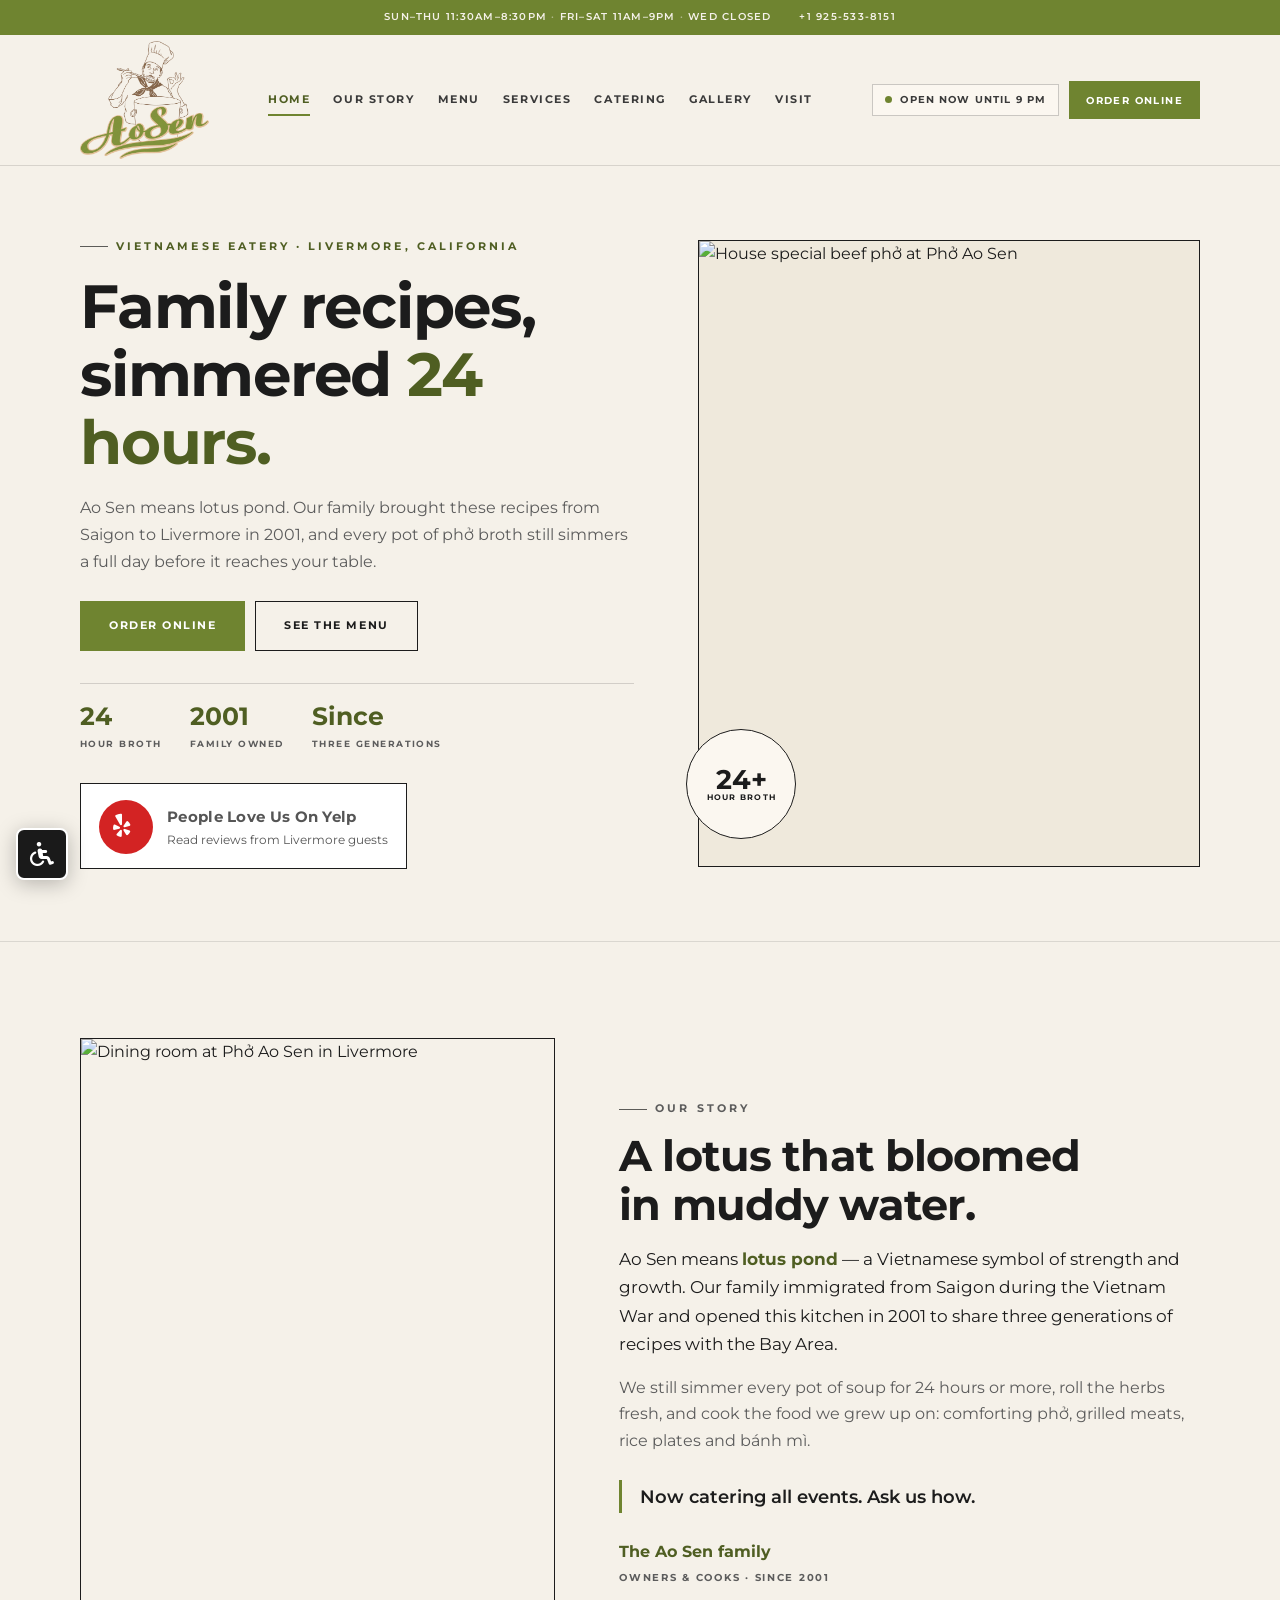
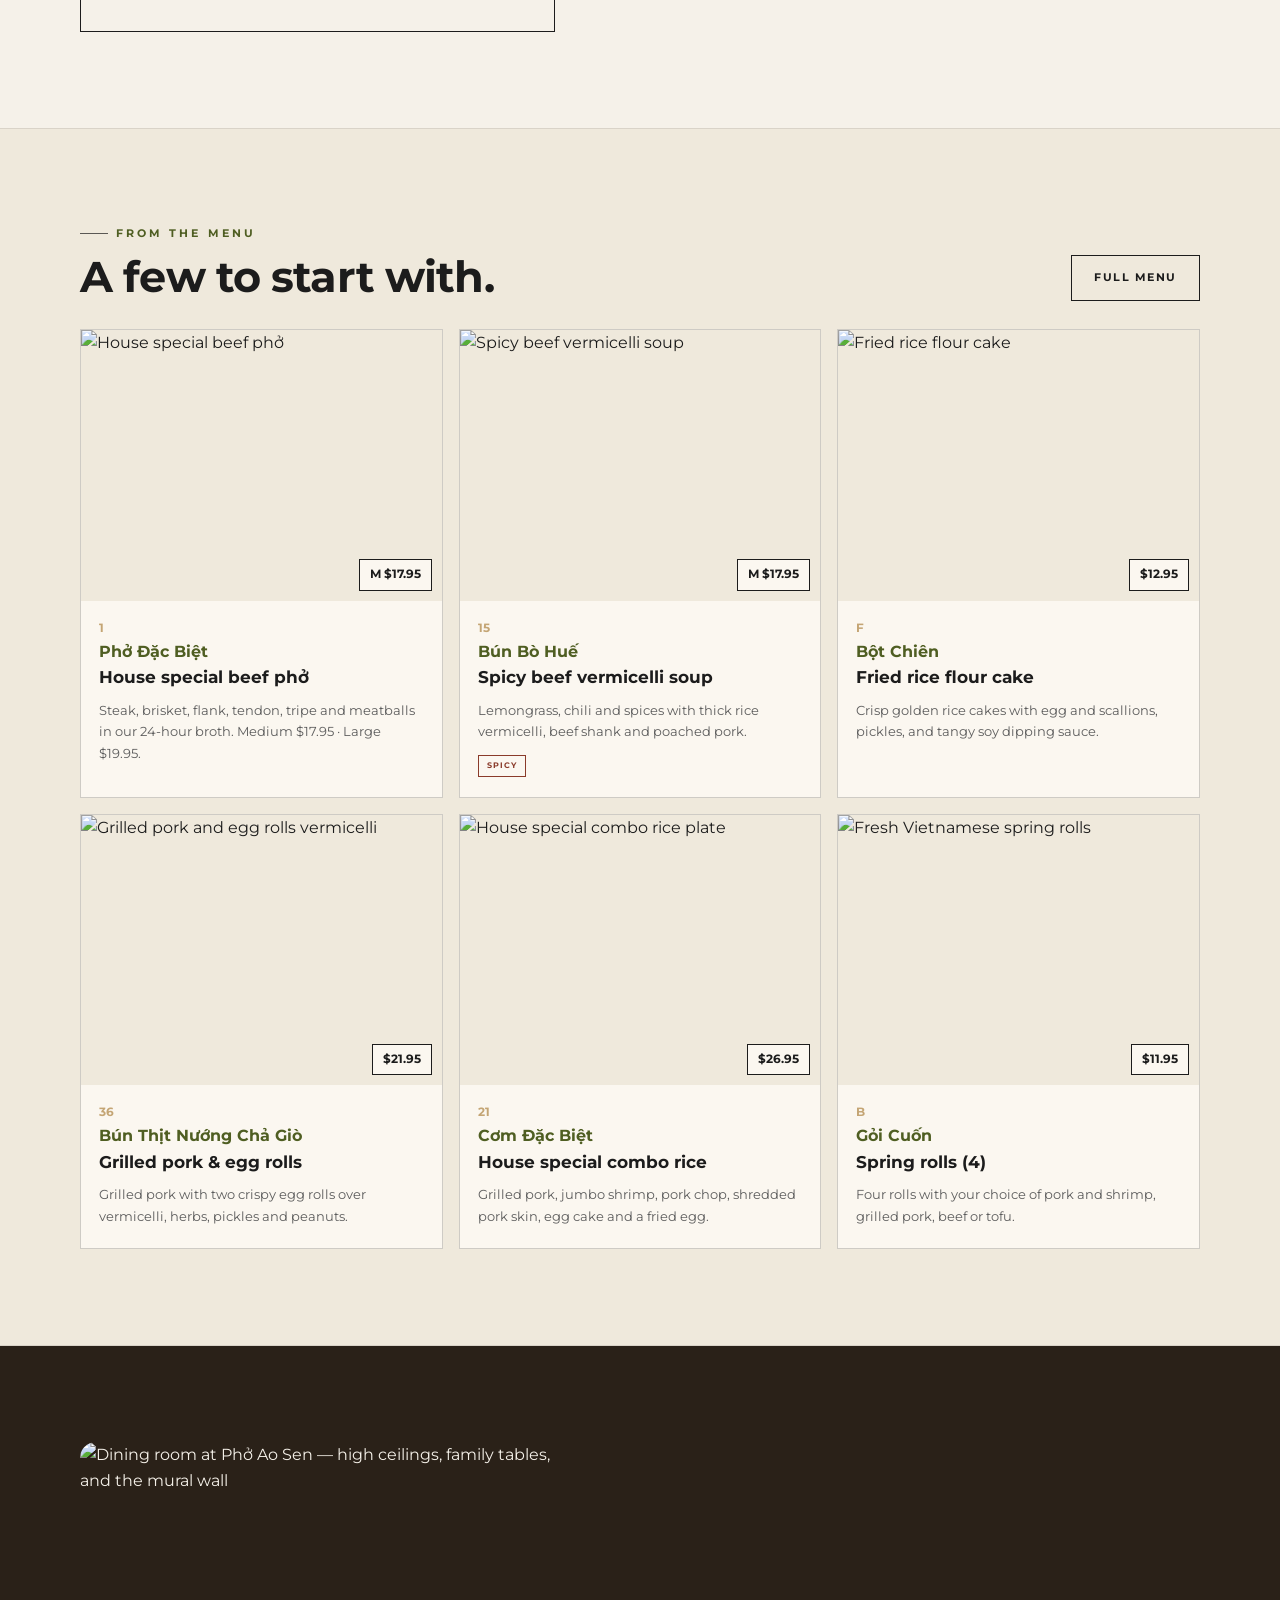
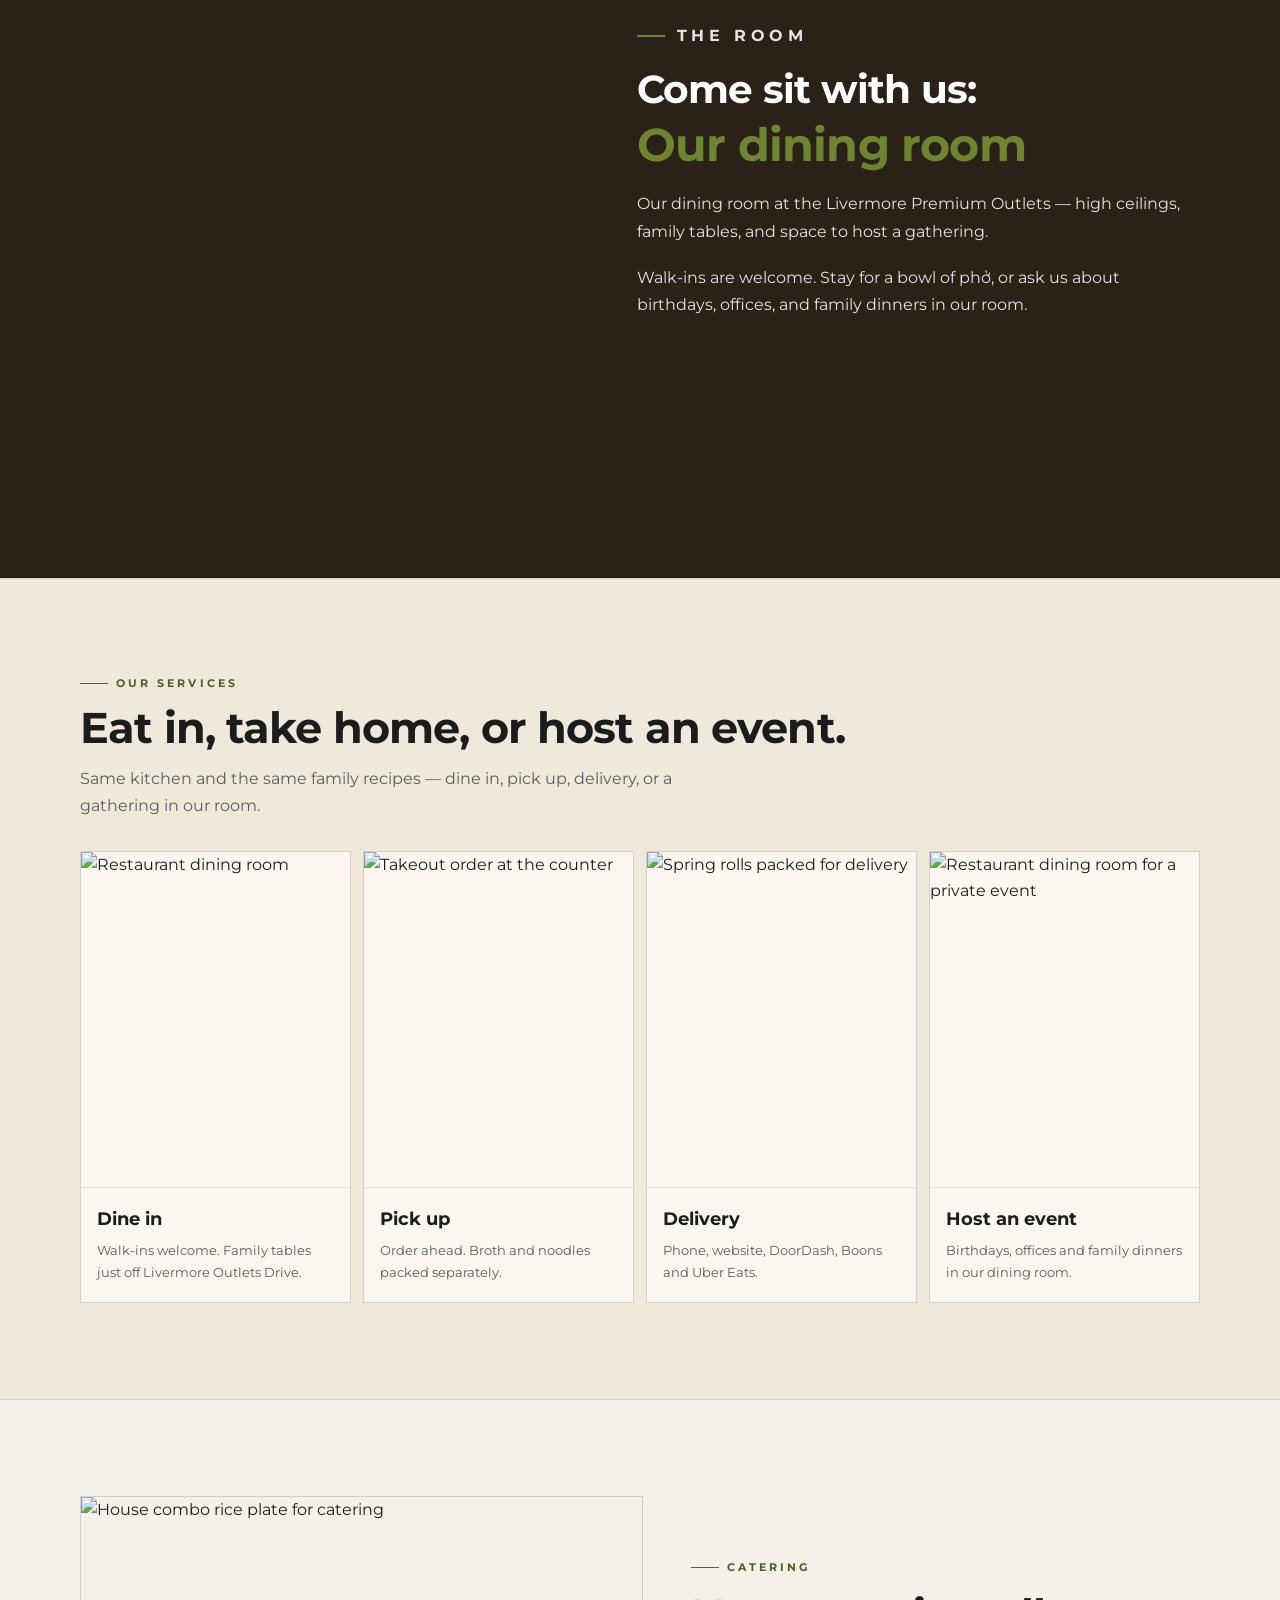
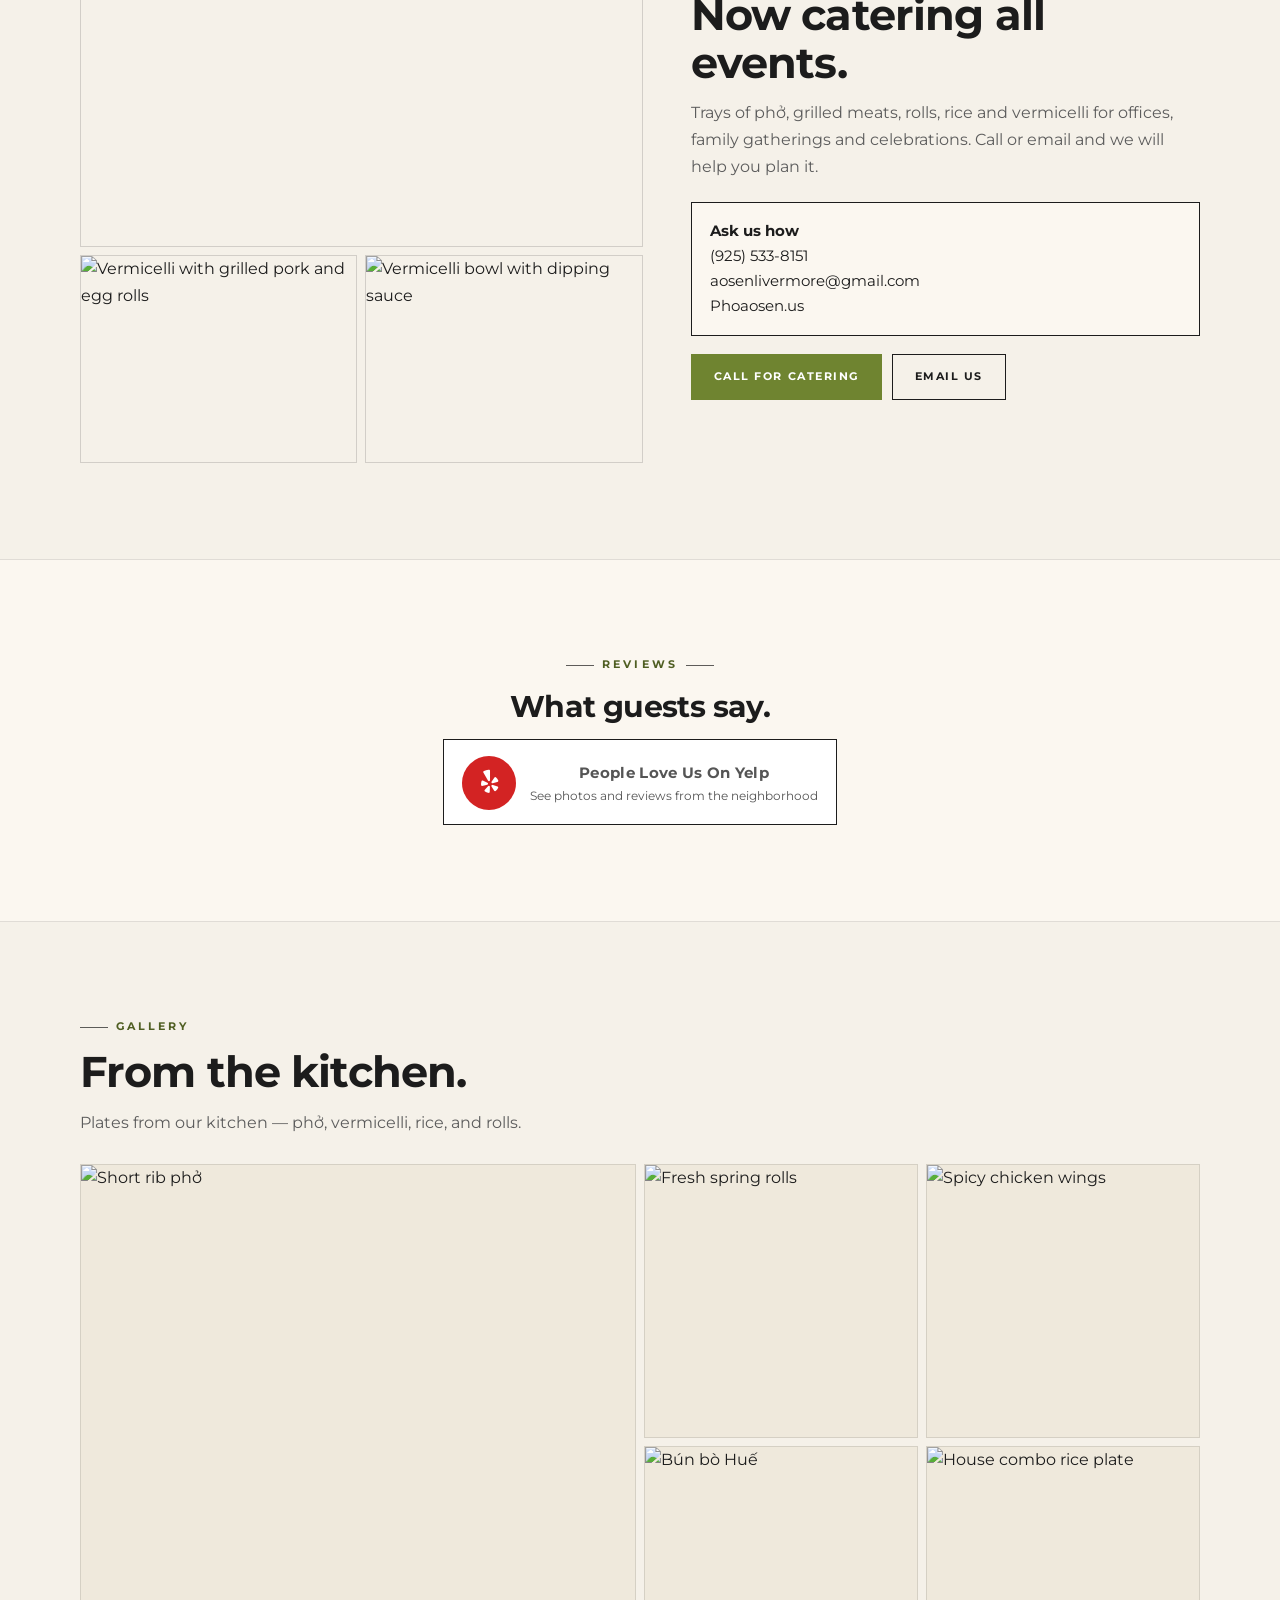
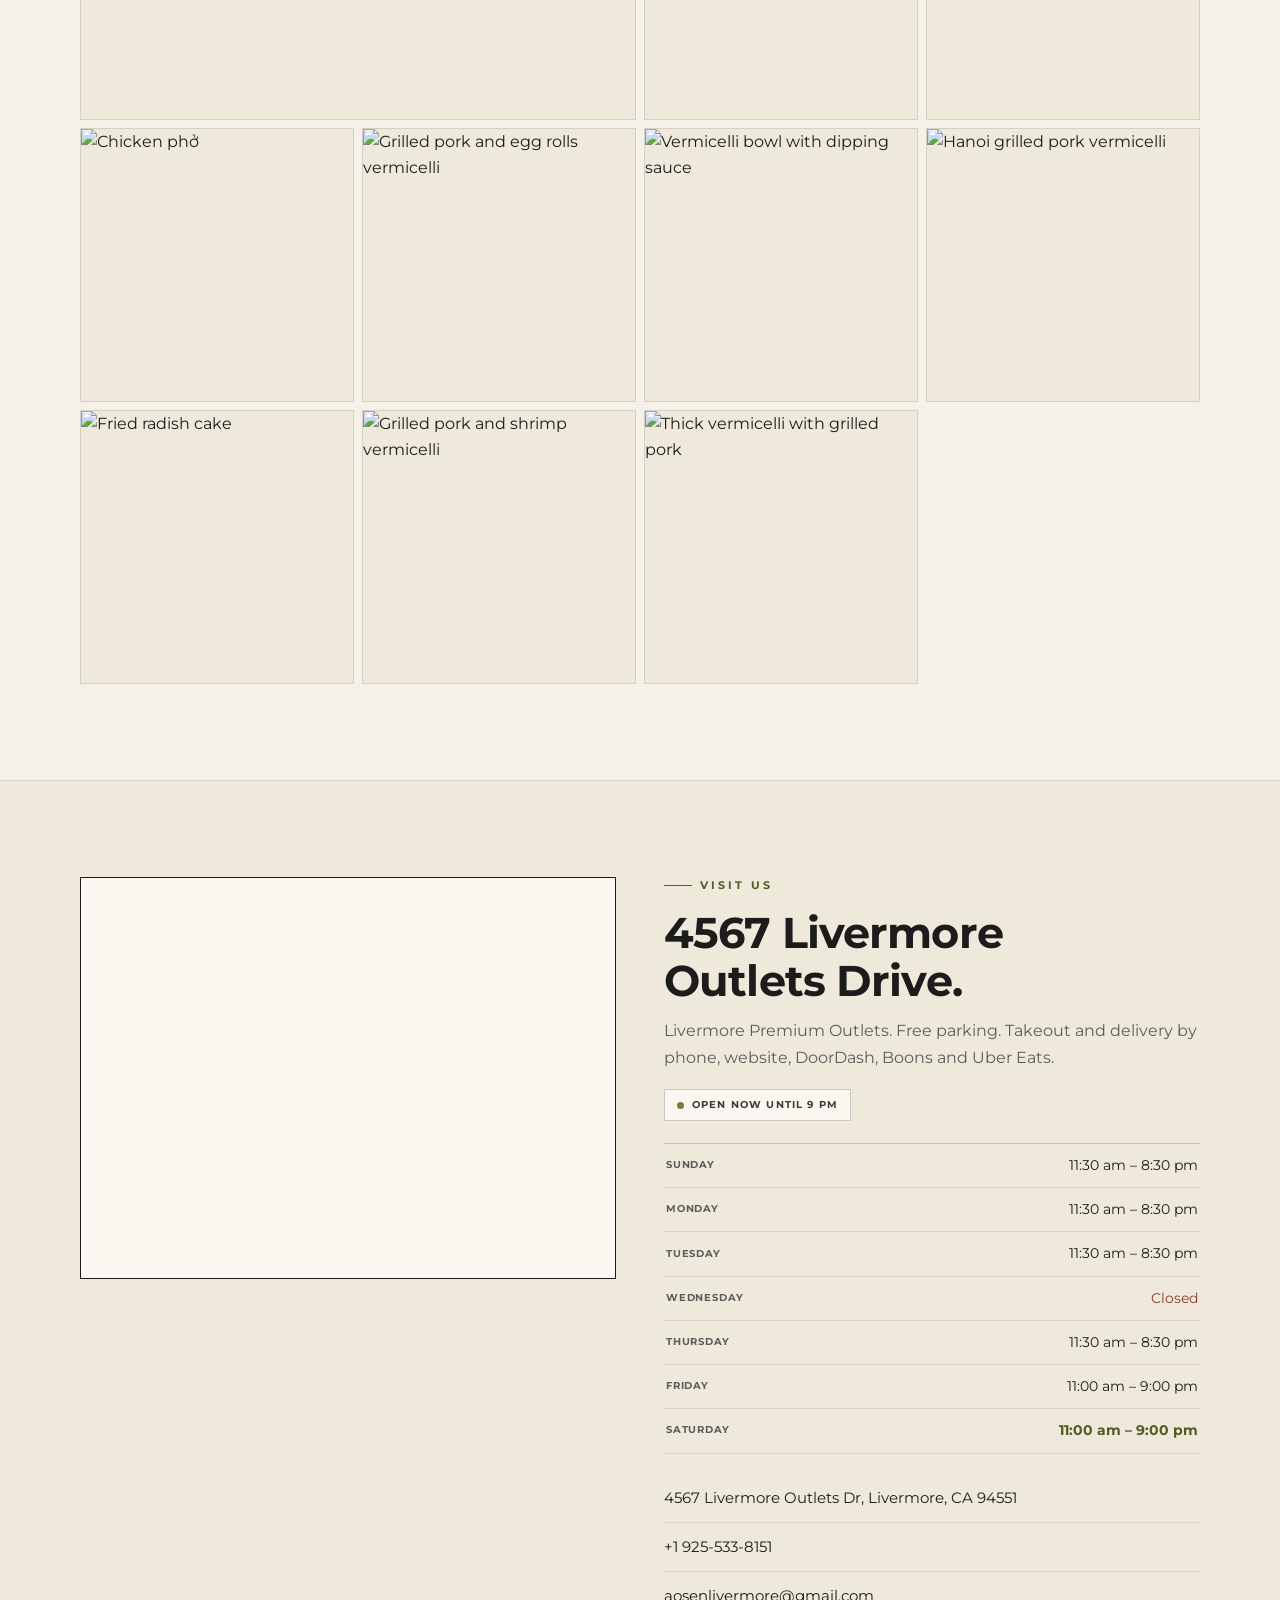
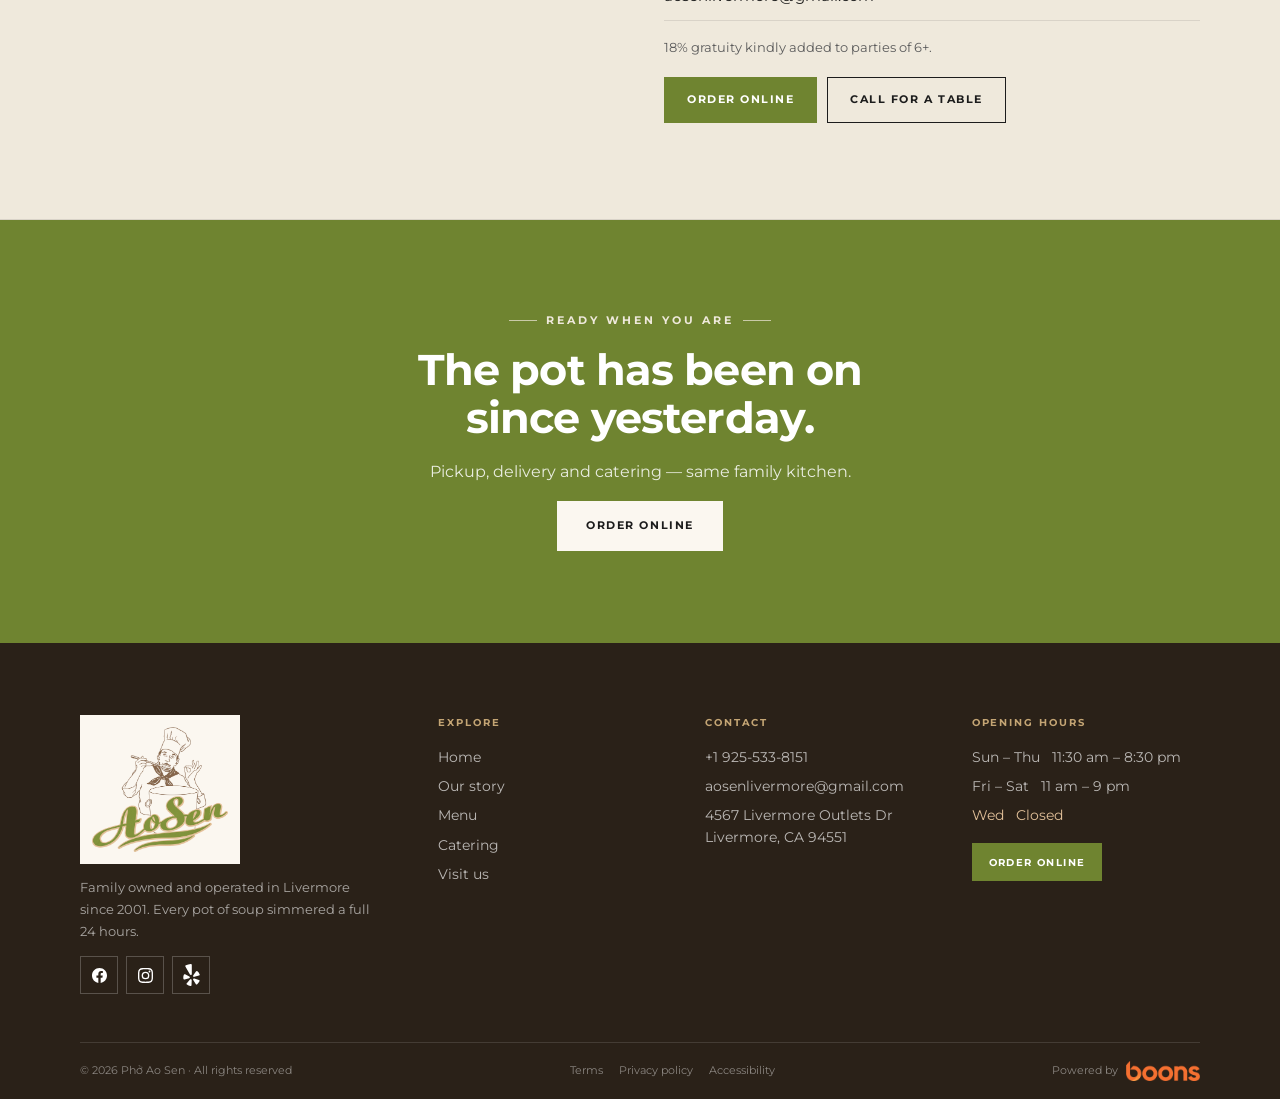
==== commit 7898ac9c: "Replace the dining-room photo grid with a two-column section and match Yelp and service-card styles." ====
--- a/index.html
+++ b/index.html
@@ -5,10 +5,10 @@
 <meta name="viewport" content="width=device-width, initial-scale=1">
 <title>Phở Ao Sen — Authentic Vietnamese Restaurant in Livermore, CA</title>
 
-<meta name="description" content="Family owned since 2001. Broth simmered 24 hours. Phở, vermicelli bowls, rice plates and spring rolls in Livermore, California. Dine in, pickup and delivery.">
-<meta name="keywords" content="Pho Ao Sen, Vietnamese Restaurant Livermore, Pho Livermore, Best Pho Livermore, Vietnamese Food Livermore, Spring Rolls Livermore, Rice Plates Livermore">
+<meta name="description" content="Family owned since 2001. Broth simmered 24 hours. Phở, vermicelli, rice plates, bánh mì and spring rolls in Livermore, California. Dine in, pickup, delivery and catering.">
+<meta name="keywords" content="Pho Ao Sen, Vietnamese Restaurant Livermore, Pho Livermore, Banh Mi Livermore, Catering Livermore">
 <link rel="canonical" href="https://phoaosen.us/">
-<meta name="theme-color" content="#7C9137">
+<meta name="theme-color" content="#6F8430">
 <meta property="og:type" content="restaurant">
 <meta property="og:site_name" content="Phở Ao Sen">
 <meta property="og:title" content="Phở Ao Sen — Authentic Vietnamese Restaurant in Livermore, CA">
@@ -24,10 +24,10 @@
 <link rel="apple-touch-icon" href="assets/images/icon-180.png">
 <link rel="preconnect" href="https://fonts.googleapis.com">
 <link rel="preconnect" href="https://fonts.gstatic.com" crossorigin>
-<link href="https://fonts.googleapis.com/css2?family=Fraunces:ital,opsz,wght@0,9..144,300..900;1,9..144,300..900&family=Be+Vietnam+Pro:ital,wght@0,300;0,400;0,500;0,600;0,700;1,400&display=swap" rel="stylesheet">
+<link href="https://fonts.googleapis.com/css2?family=Montserrat:ital,wght@0,400;0,500;0,600;0,700;0,800;1,400&display=swap" rel="stylesheet">
 <link rel="stylesheet" href="https://cdnjs.cloudflare.com/ajax/libs/font-awesome/6.5.1/css/all.min.css" crossorigin="anonymous">
-<link rel="stylesheet" href="css/style.css?v=20260819">
-<link rel="stylesheet" href="css/accessibility.css?v=20260819">
+<link rel="stylesheet" href="css/style.css?v=20260902d">
+<link rel="stylesheet" href="css/accessibility.css?v=20260902b">
 
 <script type="application/ld+json">
 {"@context":"https://schema.org","@type":"Restaurant","name":"Phở Ao Sen",
@@ -37,54 +37,38 @@
 "address":{"@type":"PostalAddress","streetAddress":"4567 Livermore Outlets Dr","addressLocality":"Livermore","addressRegion":"CA","postalCode":"94551","addressCountry":"US"},
 "geo":{"@type":"GeoCoordinates","latitude":37.7010,"longitude":-121.8430},
 "hasMenu":"https://phoaosen.us/menu.html",
-"sameAs":["https://www.facebook.com/profile.php?id=61563821890511","https://www.instagram.com/phoaosenlivermore"],
+"sameAs":["https://www.facebook.com/profile.php?id=61563821890511","https://www.instagram.com/phoaosenlivermore","https://www.yelp.com/biz/pho-ao-sen-livermore"],
 "openingHoursSpecification":[
-{"@type":"OpeningHoursSpecification","dayOfWeek":["Monday","Tuesday","Thursday","Friday"],"opens":"11:30","closes":"20:30"},
-{"@type":"OpeningHoursSpecification","dayOfWeek":"Saturday","opens":"11:00","closes":"21:00"},
-{"@type":"OpeningHoursSpecification","dayOfWeek":"Sunday","opens":"11:00","closes":"20:30"}]}
+{"@type":"OpeningHoursSpecification","dayOfWeek":["Sunday","Monday","Tuesday","Thursday"],"opens":"11:30","closes":"20:30"},
+{"@type":"OpeningHoursSpecification","dayOfWeek":["Friday","Saturday"],"opens":"11:00","closes":"21:00"}]}
 </script>
 </head>
 <body>
 
 <a class="skip-link" href="#main">Skip to content</a>
 
-<div id="preload">
-  <div class="pl-inner">
-    <img src="assets/images/logo.png" alt="Ao Sen">
-    <div class="pl-bar"><span></span></div>
-    <div class="pl-note">The pot's been on since yesterday</div>
-  </div>
-</div>
-
-<div id="progress"></div>
-<div id="cursor"></div>
-<div id="cursorDot"></div>
-
-<!-- ═══ HEADER ═══ -->
 <div class="topbar">
-  <span>Mon–Fri 11:30am–8:30pm <span class="sep">·</span> Wed closed <span class="sep">·</span> Sat 11am–9pm <span class="sep">·</span> Sun 11am–8:30pm</span>
+  <span>Sun–Thu 11:30am–8:30pm <span class="sep">·</span> Fri–Sat 11am–9pm <span class="sep">·</span> Wed closed</span>
   <a href="tel:+19255338151">+1 925-533-8151</a>
 </div>
 
 <header id="nav">
   <div class="wrap nav-in">
     <a class="brand" href="index.html" aria-label="Phở Ao Sen home">
-      <img src="assets/images/wordmark.png" alt="Ao Sen">
-      <small>Phở<br>Livermore</small>
+      <img src="assets/images/logo.png" alt="Ao Sen Vietnamese Eatery">
     </a>
-
     <nav class="menu" aria-label="Primary">
       <a href="index.html" class="current" aria-current="page">Home</a>
       <a href="#story">Our story</a>
       <a href="menu.html">Menu</a>
       <a href="#services">Services</a>
+      <a href="#catering">Catering</a>
       <a href="#gallery">Gallery</a>
       <a href="#visit">Visit</a>
     </nav>
-
     <div class="nav-right">
       <div class="status"><i></i><span>Checking hours…</span></div>
-      <a class="btn sm mag" href="https://order.boons.io/site/pho-ao-sen/218/y" target="_blank" rel="noopener"><span>Order online</span><span class="arw">→</span></a>
+      <a class="btn sm" href="https://order.boons.io/site/pho-ao-sen/218/y" target="_blank" rel="noopener">Order online</a>
       <button class="burger" id="burger" aria-label="Open menu" aria-expanded="false" aria-controls="drawer"><b></b></button>
     </div>
   </div>
@@ -93,10 +77,11 @@
 <div id="drawer">
   <button type="button" class="drawer-close" id="drawerClose" aria-label="Close menu">×</button>
   <nav aria-label="Mobile">
+    <a href="index.html">Home</a>
     <a href="#story">Our story</a>
-    <a href="#bowl">Inside the bowl</a>
     <a href="menu.html">Menu</a>
     <a href="#services">Services</a>
+    <a href="#catering">Catering</a>
     <a href="#gallery">Gallery</a>
     <a href="#visit">Visit us</a>
     <div class="dw-foot">
@@ -108,403 +93,288 @@
 </div>
 
 <main id="main" tabindex="-1">
-<!-- ═══ HERO ═══ -->
 <section class="hero">
-  <canvas id="petals" aria-hidden="true"></canvas>
   <div class="wrap hero-grid">
     <div>
       <p class="eyebrow">Vietnamese eatery · Livermore, California</p>
-
-      <h1 class="display h-xl">
-        <span class="ln"><span>Twenty-four</span></span>
-        <span class="ln"><span>hours in</span></span>
-        <span class="ln"><span><em>every bowl.</em></span></span>
-      </h1>
-
-      <p class="lede">Ao Sen means <em>lotus pond</em>. Our family carried these recipes from South Vietnam to Livermore in 2001, and we still simmer every pot of broth a full day before it reaches your table.</p>
-
-      <div class="hero-cta" style="margin-top:30px">
-        <a class="btn lg mag" href="https://order.boons.io/site/pho-ao-sen/218/y" target="_blank" rel="noopener"><span>Order online</span><span class="arw">→</span></a>
-        <a class="btn lg ghost mag" href="menu.html"><span>See the menu</span></a>
-      </div>
-
+      <h1 class="display h-xl">Family recipes,<br>simmered <em>24 hours.</em></h1>
+      <p class="lede">Ao Sen means lotus pond. Our family brought these recipes from Saigon to Livermore in 2001, and every pot of phở broth still simmers a full day before it reaches your table.</p>
+      <div class="hero-cta">
+        <a class="btn lg" href="https://order.boons.io/site/pho-ao-sen/218/y" target="_blank" rel="noopener">Order online</a>
+        <a class="btn lg ghost" href="menu.html">See the menu</a>
+      </div>
       <div class="hero-meta">
         <div><b>24</b><small>Hour broth</small></div>
         <div><b>2001</b><small>Family owned</small></div>
-        <div><b>3</b><small>Ways to order</small></div>
-        <div><b>4.4</b><small>★ · 115 reviews</small></div>
-      </div>
-    </div>
-
+        <div><b>Since</b><small>Three generations</small></div>
+      </div>
+      <div class="yelp-row">
+        <a class="yelp-badge" href="https://www.yelp.com/biz/pho-ao-sen-livermore" target="_blank" rel="noopener">
+          <span class="burst" aria-hidden="true"><i class="fa-brands fa-yelp"></i></span>
+          <span><b>People Love Us On Yelp</b><span>Read reviews from Livermore guests</span></span>
+        </a>
+      </div>
+    </div>
     <div class="hero-art">
-      <div class="steam" aria-hidden="true"><span></span><span></span><span></span><span></span></div>
-      <div class="hero-panel arch">
-        <video autoplay muted loop playsinline preload="metadata" poster="https://phoaosen.us/wp-content/uploads/2025/09/SNY04976-2-modified.jpg">
-          <source src="https://phoaosen.us/wp-content/uploads/2023/12/video-h3.mp4" type="video/mp4">
-        </video>
-      </div>
-      <div class="hero-badge"><b>24</b><small>Hour broth</small></div>
-      <div class="hero-chip">Simmered, never rushed</div>
-    </div>
-  </div>
-</section>
-
-<!-- ═══ MARQUEE ═══ -->
-<div class="marquee" aria-hidden="true">
-  <div class="mq-track" id="mqTrack">
-    <span>Phở simmered 24 hours</span><span>Gỏi cuốn rolled to order</span>
-    <span>Family owned since 2001</span><span>Bún · Cơm · Phở</span>
-    <span>Dine in · Pick up · Delivery</span><span>Livermore Outlets Drive</span>
-  </div>
-</div>
-
-<!-- ═══ STORY ═══ -->
+      <div class="hero-panel">
+        <img src="assets/images/food/pho-dac-biet.jpg" alt="House special beef phở at Phở Ao Sen">
+      </div>
+      <div class="hero-badge"><b>24+</b><small>Hour broth</small></div>
+    </div>
+  </div>
+</section>
+
 <section class="sect" id="story">
   <div class="wrap story-grid">
-    <div class="story-wrap rv">
-      <div class="story-img arch-s mask">
-        <img src="https://phoaosen.us/wp-content/uploads/2025/09/SNY04949-1-1.jpg" alt="Grilled pork belly served with white rice at Phở Ao Sen" loading="lazy">
-      </div>
-      <div class="story-badge"><b>24</b><small>Hour broth</small></div>
-    </div>
-
+    <div class="story-img">
+      <img src="assets/images/space/interior-tables.jpg" alt="Dining room at Phở Ao Sen in Livermore">
+    </div>
     <div class="story-body">
-      <p class="eyebrow rv">Our story</p>
-      <h2 class="display h-lg rv rv-d1" style="margin:15px 0 20px">A lotus that bloomed<br>in muddy water.</h2>
-
-      <p class="first rv rv-d2">Ao Sen means <strong>lotus pond</strong> — a Vietnamese symbol of strength and enlightenment. Just as a lotus blooms out of muddy water, our family's story grew out of one of the hardest chapters in Vietnamese history.</p>
-
-      <p class="rv rv-d3">Our family immigrated to America during the Vietnam War and brought the culinary traditions of South Vietnam with them, along with a dream of sharing those flavors with a new community. We opened Phở Ao Sen to serve the exact food we grew up on: the comforting soups, the fresh herbs, the recipes handed down through generations.</p>
-
-      <div class="pull rv rv-d4">“We've raised prices where we had to. We kept phở and every soup as low as we possibly could — everyone should still be able to eat here.”</div>
-
-      <p class="rv rv-d5">Since 2001 we've served the Bay Area with the freshest ingredients we can find. Every dish comes from our kitchen to your table, completely family owned and operated, and every pot of soup is simmered for a full 24 hours.</p>
-
-      <div class="counter rv rv-d6" aria-label="Time serving Livermore">
-        <div><b id="cY">—</b><small>Years</small></div>
-        <div><b id="cD">—</b><small>Days</small></div>
-        <div><b id="cH">—</b><small>Hours</small></div>
-        <div><b id="cM">—</b><small>Minutes</small></div>
-        <div><b id="cS">—</b><small>Seconds</small></div>
-      </div>
-      <p class="counter-note rv rv-d6">Serving Livermore, live</p>
-
-      <div class="sign rv rv-d6">The Ao Sen family<small>Owners &amp; cooks</small></div>
-    </div>
-  </div>
-</section>
-
-<!-- ═══ INSIDE THE BOWL ═══ -->
-<section class="sect bowl" id="bowl">
-  <div class="wrap">
-    <div class="bowl-head">
-      <p class="eyebrow center rv">Inside the bowl</p>
-      <h2 class="display h-lg rv rv-d1">Six things make a phở.</h2>
-      <p class="lede rv rv-d2" style="text-align:center">Tap any part of the bowl. This is what twenty-four hours actually buys you.</p>
-    </div>
-
-    <div class="bowl-stage rv rv-d3">
-      <div class="orbit-ring" aria-hidden="true"></div>
-      <div class="bowl-core">
-        <img id="bowlImg" src="https://phoaosen.us/wp-content/uploads/2025/09/image-16.png" alt="Bowl of Vietnamese beef phở">
-      </div>
-      <button class="node n1 on" data-i="0"><small>01</small><b>Nước dùng</b></button>
-      <button class="node n2" data-i="1"><small>02</small><b>Bánh phở</b></button>
-      <button class="node n3" data-i="2"><small>03</small><b>Thịt bò</b></button>
-      <button class="node n4" data-i="3"><small>04</small><b>Rau thơm</b></button>
-      <button class="node n5" data-i="4"><small>05</small><b>Gia vị</b></button>
-      <button class="node n6" data-i="5"><small>06</small><b>Nước chấm</b></button>
-    </div>
-
-    <div class="bowl-read" id="bowlRead" aria-live="polite">
-      <div class="vnname">Nước dùng</div>
-      <h3>The broth</h3>
-      <p>Beef bones and marrow, charred ginger and onion, star anise, cassia and clove. It goes on the stove a full day before it's served — never rushed, never boiled hard, never reused.</p>
-    </div>
-  </div>
-</section>
-
-<!-- ═══ MENU HIGHLIGHTS ═══ -->
-<section class="sect" id="highlights">
+      <p class="eyebrow">Our story</p>
+      <h2 class="display h-lg" style="margin:14px 0 8px">A lotus that bloomed<br>in muddy water.</h2>
+      <p class="first">Ao Sen means <strong>lotus pond</strong> — a Vietnamese symbol of strength and growth. Our family immigrated from Saigon during the Vietnam War and opened this kitchen in 2001 to share three generations of recipes with the Bay Area.</p>
+      <p>We still simmer every pot of soup for 24 hours or more, roll the herbs fresh, and cook the food we grew up on: comforting phở, grilled meats, rice plates and bánh mì.</p>
+      <div class="pull">Now catering all events. Ask us how.</div>
+      <div class="sign">The Ao Sen family<small>Owners &amp; cooks · Since 2001</small></div>
+    </div>
+  </div>
+</section>
+
+<section class="sect" id="highlights" style="background:var(--paper-2);border-block:1px solid rgba(28,28,28,.1)">
   <div class="wrap">
     <div class="sec-head">
       <div>
-        <p class="eyebrow rv">Menu highlights</p>
-        <h2 class="display h-lg rv rv-d1">Six to start with.</h2>
-      </div>
-      <a class="btn ghost mag rv rv-d2" href="menu.html"><span>See the full menu</span><span class="arw">→</span></a>
-    </div>
-
+        <p class="eyebrow">From the menu</p>
+        <h2 class="display h-lg">A few to start with.</h2>
+      </div>
+      <a class="btn ghost" href="menu.html">Full menu</a>
+    </div>
     <div class="dishes three">
-      <article class="dish rv">
-        <div class="dish-img">
-          <img src="https://boons-marketplace-restaurant-web-images.s3.us-east-2.amazonaws.com/uploads/menu/KTuYWlzpJ3OyoqxG9Dw1.jpg" alt="House combination phở — Phở ĐB" loading="lazy" width="640" height="480">
-          <span class="price">$17.00</span>
-        </div>
-        <div class="dish-body">
-          <span class="no">1B</span>
-          <div class="vnname">Phở ĐB</div>
-          <div class="en display">House combination phở</div>
-          <p>Sliced eye round steak, well-done brisket, well-done flank, marbled brisket, soft tendon, tripe and beef meatball, in our 24-hour beef broth.</p>
-          <div class="tagrow"><span class="tag fav">Best seller</span></div>
-        </div>
-      </article>
-
-      <article class="dish rv rv-d1">
-        <div class="dish-img">
-          <img src="https://boons-marketplace-restaurant-web-images.s3.us-east-2.amazonaws.com/uploads/menu/6a4278d701a15.jpg" alt="Spicy beef vermicelli soup — Bún Bò Huế" loading="lazy" width="640" height="480">
-          <span class="price">$17.95</span>
+      <article class="dish">
+        <div class="dish-img">
+          <img src="assets/images/food/pho-dac-biet.jpg" alt="House special beef phở" width="640" height="480">
+          <span class="price">M $17.95</span>
+        </div>
+        <div class="dish-body">
+          <span class="no">1</span>
+          <div class="vnname">Phở Đặc Biệt</div>
+          <div class="en">House special beef phở</div>
+          <p>Steak, brisket, flank, tendon, tripe and meatballs in our 24-hour broth. Medium $17.95 · Large $19.95.</p>
+        </div>
+      </article>
+      <article class="dish">
+        <div class="dish-img">
+          <img src="assets/images/food/bun-bo-hue.jpg" alt="Spicy beef vermicelli soup" width="640" height="480">
+          <span class="price">M $17.95</span>
         </div>
         <div class="dish-body">
           <span class="no">15</span>
           <div class="vnname">Bún Bò Huế</div>
-          <div class="en display">Spicy beef vermicelli soup</div>
-          <p>Lemongrass, dried chili and a range of spices in a beef broth, with thick rice vermicelli, tender beef shank and poached pork.</p>
+          <div class="en">Spicy beef vermicelli soup</div>
+          <p>Lemongrass, chili and spices with thick rice vermicelli, beef shank and poached pork.</p>
           <div class="tagrow"><span class="tag hot">Spicy</span></div>
         </div>
       </article>
-
-      <article class="dish rv rv-d2">
-        <div class="dish-img">
-          <img src="https://boons-marketplace-restaurant-web-images.s3.us-east-2.amazonaws.com/uploads/menu/LqJpiXhbz1FGang5rIH4.jpg" alt="Grilled pork spring rolls — Nem Nướng Cuốn (2)" loading="lazy" width="640" height="480">
-          <span class="price">$11.95</span>
-        </div>
-        <div class="dish-body">
-          <span class="no">D</span>
-          <div class="vnname">Nem Nướng Cuốn (2)</div>
-          <div class="en display">Grilled pork spring rolls</div>
-          <p>Nha Trang style. Grilled pork paste and a crispy roll in thin rice paper, with our house blended meat sauce.</p>
-          <div class="tagrow"><span class="tag fav">Chef's pick</span></div>
-        </div>
-      </article>
-
-      <article class="dish rv">
-        <div class="dish-img">
-          <img src="https://boons-marketplace-restaurant-web-images.s3.us-east-2.amazonaws.com/uploads/menu/6a4277e549066.jpg" alt="Charbroiled pork & egg rolls vermicelli — Bún Thịt Nướng, Chả Giò" loading="lazy" width="640" height="480">
+      <article class="dish">
+        <div class="dish-img">
+          <img src="assets/images/food/bot-chien.jpg" alt="Fried rice flour cake" width="653" height="436">
+          <span class="price">$12.95</span>
+        </div>
+        <div class="dish-body">
+          <span class="no">F</span>
+          <div class="vnname">Bột Chiên</div>
+          <div class="en">Fried rice flour cake</div>
+          <p>Crisp golden rice cakes with egg and scallions, pickles, and tangy soy dipping sauce.</p>
+        </div>
+      </article>
+      <article class="dish">
+        <div class="dish-img">
+          <img src="assets/images/food/bun-cha-gio.jpg?v=2" alt="Grilled pork and egg rolls vermicelli" width="640" height="480">
           <span class="price">$21.95</span>
         </div>
         <div class="dish-body">
           <span class="no">36</span>
-          <div class="vnname">Bún Thịt Nướng, Chả Giò</div>
-          <div class="en display">Charbroiled pork & egg rolls vermicelli</div>
-          <p>Marinated charbroiled pork and pork egg rolls over rice vermicelli with lettuce, cucumber, mint and peanuts.</p>
-          <div class="tagrow"><span class="tag fav">Best seller</span></div>
-        </div>
-      </article>
-
-      <article class="dish rv rv-d1">
-        <div class="dish-img">
-          <img src="https://boons-marketplace-restaurant-web-images.s3.us-east-2.amazonaws.com/uploads/menu/BDmOyktuecH9YdG6LXbz.jpg" alt="House special combo rice plate — Cơm Đặc Biệt" loading="lazy" width="640" height="480">
+          <div class="vnname">Bún Thịt Nướng Chả Giò</div>
+          <div class="en">Grilled pork &amp; egg rolls</div>
+          <p>Grilled pork with two crispy egg rolls over vermicelli, herbs, pickles and peanuts.</p>
+        </div>
+      </article>
+      <article class="dish">
+        <div class="dish-img">
+          <img src="assets/images/food/com-dac-biet.jpg?v=2" alt="House special combo rice plate" width="640" height="480">
           <span class="price">$26.95</span>
         </div>
         <div class="dish-body">
           <span class="no">21</span>
           <div class="vnname">Cơm Đặc Biệt</div>
-          <div class="en display">House special combo rice plate</div>
-          <p>Charbroiled pork, tiger shrimp, pork chop, shredded pork skin, baked egg cake and a fried egg.</p>
-          <div class="tagrow"><span class="tag fav">Best seller</span></div>
-        </div>
-      </article>
-
-      <article class="dish rv rv-d2">
-        <div class="dish-img">
-          <img src="https://boons-marketplace-restaurant-web-images.s3.us-east-2.amazonaws.com/uploads/menu/6a4278ff2d6fb.jpg" alt="Vegetarian phở — Phở Chay" loading="lazy" width="640" height="480">
-          <span class="price">$16.50</span>
-        </div>
-        <div class="dish-body">
-          <span class="no">12</span>
-          <div class="vnname">Phở Chay</div>
-          <div class="en display">Vegetarian phở</div>
-          <p>Fried tofu and seasonal vegetables in a soothing vegetarian broth with rice noodles and onion.</p>
-          <div class="tagrow"><span class="tag veg">Vegetarian</span></div>
-        </div>
-      </article>
-    </div>
-
-    <div class="note-box rv">
-      <p>That's six of 58. The full menu — appetizers, phở, vermicelli, rice plates and drinks — lives on its own page, with photos and prices.</p>
-      <a class="btn mag" href="menu.html"><span>Full menu</span><span class="arw">→</span></a>
-    </div>
-  </div>
-</section>
-
-<!-- ═══ SPECIALS ═══ -->
-<section class="sect" id="specials" style="background:var(--paper-2);border-block:1px solid var(--line-2)">
-  <div class="wrap sec-head">
-    <div>
-      <p class="eyebrow rv">Our specials</p>
-      <h2 class="display h-lg rv rv-d1">Order these first.</h2>
-    </div>
-    <span class="rail-hint rv rv-d2">Drag or swipe →</span>
-  </div>
-
-  <div class="wrap">
-    <div class="rail rv rv-d2" id="rail">
-      <article class="card"><span class="num">01</span>
-        <img src="https://phoaosen.us/wp-content/uploads/elementor/thumbs/SNY04949-1-rbjuwhjf2v480fqayj7sxuhfc429iwhloy81f5kwwk.jpg" alt="Grilled pork platter with jasmine rice" loading="lazy">
-        <div class="card-txt"><div class="vnname">Nem Nướng Cuốn (2)</div><h3>Grilled pork spring rolls</h3>
-          <p>Nha Trang style. Grilled pork paste and a crispy roll with lettuce, mint, carrot, cucumber, chive and vermicelli in thin rice paper, with our house blended meat sauce.</p></div>
-      </article>
-      <article class="card"><span class="num">02</span>
-        <img src="https://phoaosen.us/wp-content/uploads/elementor/thumbs/SNY05025-1-rbw0pe4yeilwxy4wc9sehmxryskd986vy6ucg4q93o.jpg" alt="Vietnamese shrimp salad with cucumber" loading="lazy">
-        <div class="card-txt"><div class="vnname">Bún Chả Cá Lã Vọng</div><h3>Fish fillets, vermicelli &amp; rice crackers</h3>
-          <p>Vietnamese style fish fillets with turmeric and dill, served with vermicelli and sesame rice crackers.</p></div>
-      </article>
-      <article class="card"><span class="num">03</span>
-        <img src="https://phoaosen.us/wp-content/uploads/2025/09/SNY04976-2-modified.jpg" alt="Spicy beef noodle soup in a ceramic bowl" loading="lazy">
-        <div class="card-txt"><div class="vnname">Bún Bò Huế</div><h3>Spicy beef vermicelli soup</h3>
-          <p>Lemongrass, dried chili and spices in a beef broth, with thick rice vermicelli, tender beef shank and poached pork.</p></div>
-      </article>
-      <article class="card"><span class="num">04</span>
-        <img src="https://phoaosen.us/wp-content/uploads/elementor/thumbs/SNY05070-scaled-rbw0snms4t2r97e8a6krnbae7yh8ze5c2ce1fpw1hw.jpg" alt="Hainan chicken rice with broth" loading="lazy">
-        <div class="card-txt"><div class="vnname">Cơm Gà Hải Nam</div><h3>Hainan chicken rice</h3>
-          <p>Poached chicken over rice cooked in its own broth, with a bowl of clear soup and ginger sauce on the side.</p></div>
-      </article>
-      <article class="card"><span class="num">05</span>
-        <img src="https://phoaosen.us/wp-content/uploads/2025/09/SNY05002-650x1300.jpg" alt="Pan fried tofu with fresh vegetables" loading="lazy">
-        <div class="card-txt"><div class="vnname">Đậu Hũ Xào Rau</div><h3>Pan fried tofu &amp; vegetables</h3>
-          <p>Golden tofu tossed with mixed fresh vegetables. Our most ordered vegetarian plate.</p></div>
-      </article>
-      <article class="card"><span class="num">06</span>
-        <img src="https://phoaosen.us/wp-content/uploads/2025/09/SNY05039-1-683x1024.jpg" alt="Layered green dessert drink with jelly" loading="lazy">
-        <div class="card-txt"><div class="vnname">Chè Ba Màu</div><h3>Three colour dessert</h3>
-          <p>Mung bean, red bean and pandan jelly layered under crushed ice and coconut milk.</p></div>
-      </article>
-    </div>
-  </div>
-</section>
-
-<!-- ═══ SERVICES ═══ -->
+          <div class="en">House special combo rice</div>
+          <p>Grilled pork, jumbo shrimp, pork chop, shredded pork skin, egg cake and a fried egg.</p>
+        </div>
+      </article>
+      <article class="dish">
+        <div class="dish-img">
+          <img src="assets/images/food/spring-rolls.jpg" alt="Fresh Vietnamese spring rolls" width="640" height="480">
+          <span class="price">$11.95</span>
+        </div>
+        <div class="dish-body">
+          <span class="no">B</span>
+          <div class="vnname">Gỏi Cuốn</div>
+          <div class="en">Spring rolls (4)</div>
+          <p>Four rolls with your choice of pork and shrimp, grilled pork, beef or tofu.</p>
+        </div>
+      </article>
+    </div>
+  </div>
+</section>
+
+<section class="sect room" id="space">
+  <div class="wrap room-grid">
+    <div class="room-photo">
+      <img src="assets/images/space/interior-tables.jpg" alt="Dining room at Phở Ao Sen — high ceilings, family tables, and the mural wall">
+    </div>
+    <div class="room-copy">
+      <p class="room-label">The room</p>
+      <h2 class="display room-title">Come sit with us: <span>Our dining room</span></h2>
+      <p>Our dining room at the Livermore Premium Outlets — high ceilings, family tables, and space to host a gathering.</p>
+      <p>Walk-ins are welcome. Stay for a bowl of phở, or ask us about birthdays, offices, and family dinners in our room.</p>
+    </div>
+  </div>
+</section>
+
 <section class="sect services" id="services">
   <div class="wrap">
-    <div style="display:grid;gap:14px;max-width:60ch">
-      <p class="eyebrow rv">Our services</p>
-      <h2 class="display h-lg rv rv-d1">Three ways to eat with us.</h2>
-      <p class="lede rv rv-d2">Dine in, pick up and delivery — same kitchen, same recipes, prepared with care for every occasion. Catering is on the way.</p>
-    </div>
-
+    <p class="eyebrow">Our services</p>
+    <h2 class="display h-lg" style="margin-top:12px">Eat in, take home, or host an event.</h2>
+    <p class="lede" style="margin-top:12px">Same kitchen and the same family recipes — dine in, pick up, delivery, or a gathering in our room.</p>
     <div class="svc-grid">
-      <a class="svc rv" href="https://order.boons.io/site/pho-ao-sen/218/y" target="_blank" rel="noopener">
-        <img src="https://phoaosen.us/wp-content/uploads/2023/11/o-24.jpg" alt="Restaurant interior with wooden dining tables" loading="lazy">
-        <div class="svc-txt"><h3>Dine in</h3><p>Made-to-order meals in a warm room off the Livermore Outlets. Walk-ins welcome.</p><span class="go">Call for a table →</span></div>
+      <a class="svc" href="#visit">
+        <img src="assets/images/space/interior-tables.jpg" alt="Restaurant dining room">
+        <div class="svc-txt"><h3>Dine in</h3><p>Walk-ins welcome. Family tables just off Livermore Outlets Drive.</p></div>
       </a>
-
-      <a class="svc rv rv-d1" href="https://order.boons.io/site/pho-ao-sen/218/y" target="_blank" rel="noopener">
-        <img src="https://phoaosen.us/wp-content/uploads/2023/11/2150379575-2.jpg" alt="Staff member packing a takeaway order" loading="lazy">
-        <div class="svc-txt"><h3>Pick up</h3><p>Order ahead and grab it on the way through. Broth and noodles packed separately.</p><span class="go">Order pickup →</span></div>
+      <a class="svc" href="https://order.boons.io/site/pho-ao-sen/218/y" target="_blank" rel="noopener">
+        <img src="assets/images/space/pickup-counter.jpg" alt="Takeout order at the counter">
+        <div class="svc-txt"><h3>Pick up</h3><p>Order ahead. Broth and noodles packed separately.</p></div>
       </a>
-
-      <a class="svc rv rv-d2" href="https://order.boons.io/site/pho-ao-sen/218/y" target="_blank" rel="noopener">
-        <img src="https://phoaosen.us/wp-content/uploads/2023/09/27719.jpg" alt="Delivery courier with insulated thermal bag" loading="lazy">
-        <div class="svc-txt"><h3>Delivery</h3><p>Freshly prepared and sent straight to your door across Livermore and nearby.</p><span class="go">Order delivery →</span></div>
+      <a class="svc" href="https://order.boons.io/site/pho-ao-sen/218/y" target="_blank" rel="noopener">
+        <img src="assets/images/food/spring-rolls.jpg" alt="Spring rolls packed for delivery">
+        <div class="svc-txt"><h3>Delivery</h3><p>Phone, website, DoorDash, Boons and Uber Eats.</p></div>
       </a>
-
-      <div class="svc soon rv rv-d3">
-        <span class="soon-flag">Coming soon</span>
-        <img src="https://phoaosen.us/wp-content/uploads/2025/09/unnamed-91.webp" alt="Grilled pork chop platter" loading="lazy">
-        <div class="svc-txt"><h3>Catering</h3><p>Trays of phở, grilled meats, rolls and rice for offices and family events. We're building this out now — call us and we'll tell you when it opens.</p></div>
-      </div>
-    </div>
-  </div>
-</section>
-
-<!-- ═══ GALLERY ═══ -->
+      <a class="svc" href="#catering">
+        <img src="assets/images/space/interior-seating.jpg" alt="Restaurant dining room for a private event">
+        <div class="svc-txt"><h3>Host an event</h3><p>Birthdays, offices and family dinners in our dining room.</p></div>
+      </a>
+    </div>
+  </div>
+</section>
+
+<section class="sect" id="catering">
+  <div class="wrap cater-grid">
+    <div class="cater-photos">
+      <img src="assets/images/food/cater-com.jpg?v=2" alt="House combo rice plate for catering">
+      <img src="assets/images/food/cater-bun.jpg?v=2" alt="Vermicelli with grilled pork and egg rolls">
+      <img src="assets/images/food/cater-bun-sauce.jpg?v=2" alt="Vermicelli bowl with dipping sauce">
+    </div>
+    <div>
+      <p class="eyebrow">Catering</p>
+      <h2 class="display h-lg" style="margin:14px 0 12px">Now catering all events.</h2>
+      <p class="lede">Trays of phở, grilled meats, rolls, rice and vermicelli for offices, family gatherings and celebrations. Call or email and we will help you plan it.</p>
+      <div class="contact-box">
+        <p><strong>Ask us how</strong></p>
+        <p><a href="tel:+19255338151">(925) 533-8151</a><br>
+        <a href="mailto:aosenlivermore@gmail.com">aosenlivermore@gmail.com</a><br>
+        Phoaosen.us</p>
+      </div>
+      <div class="hero-cta" style="margin-top:18px">
+        <a class="btn" href="tel:+19255338151">Call for catering</a>
+        <a class="btn ghost" href="mailto:aosenlivermore@gmail.com">Email us</a>
+      </div>
+    </div>
+  </div>
+</section>
+
+<section class="sect yelp-band" id="reviews">
+  <div class="wrap" style="display:grid;gap:16px;justify-items:center">
+    <p class="eyebrow center">Reviews</p>
+    <h2 class="display h-md">What guests say.</h2>
+    <a class="yelp-badge" href="https://www.yelp.com/biz/pho-ao-sen-livermore" target="_blank" rel="noopener">
+      <span class="burst" aria-hidden="true"><i class="fa-brands fa-yelp"></i></span>
+      <span><b>People Love Us On Yelp</b><span>See photos and reviews from the neighborhood</span></span>
+    </a>
+  </div>
+</section>
+
 <section class="sect" id="gallery">
   <div class="wrap">
-    <div style="display:grid;gap:14px;max-width:60ch">
-      <p class="eyebrow rv">Gallery</p>
-      <h2 class="display h-lg rv rv-d1">Straight off the pass.</h2>
-    </div>
-
-    <div class="gal" id="gal">
-      <figure class="g-a mask rv"><img src="https://phoaosen.us/wp-content/uploads/2025/09/SNY01593-edit-scaled-1010x660.jpg" alt="Vietnamese broken rice platter with fried egg" loading="lazy"></figure>
-      <figure class="mask rv rv-d1"><img src="https://phoaosen.us/wp-content/uploads/2025/09/SNY01599-1010x660.jpg" alt="Shaking beef served with white rice" loading="lazy"></figure>
-      <figure class="mask rv rv-d2"><img src="https://phoaosen.us/wp-content/uploads/2025/09/SNY01631-scaled-1010x660.jpg" alt="Vermicelli noodle salad bowl with dipping sauce" loading="lazy"></figure>
-      <figure class="g-b mask rv rv-d1"><img src="https://phoaosen.us/wp-content/uploads/2025/09/SNY01653-1010x660.jpg" alt="Steamed rice with fresh herbs" loading="lazy"></figure>
-      <figure class="mask rv rv-d2"><img src="https://phoaosen.us/wp-content/uploads/2025/09/SNY01722-edit-1010x660.jpg" alt="Grilled chicken rice platter with pickled vegetables" loading="lazy"></figure>
-      <figure class="mask rv rv-d3"><img src="https://phoaosen.us/wp-content/uploads/2025/09/SNY02304-Edit-scaled-1010x660.jpg" alt="Rice vermicelli with grilled meats" loading="lazy"></figure>
-      <figure class="g-b mask rv rv-d2"><img src="https://phoaosen.us/wp-content/uploads/2025/09/SNY02587-1010x660.jpeg" alt="Beef noodle soup with fresh garnishes" loading="lazy"></figure>
-      <figure class="mask rv rv-d3"><img src="https://phoaosen.us/wp-content/uploads/2025/09/SNY02430-1-2.jpg" alt="Indoor seating area with wooden dining tables" loading="lazy"></figure>
-    </div>
-  </div>
-</section>
-
-<!-- ═══ VISIT ═══ -->
+    <p class="eyebrow">Gallery</p>
+    <h2 class="display h-lg" style="margin-top:12px">From the kitchen.</h2>
+    <p class="lede" style="margin-top:12px">Plates from our kitchen — phở, vermicelli, rice, and rolls.</p>
+    <div class="gal">
+      <figure class="g-a"><img src="assets/images/food/pho-short-rib.jpg" alt="Short rib phở"></figure>
+      <figure><img src="assets/images/food/spring-rolls.jpg" alt="Fresh spring rolls"></figure>
+      <figure><img src="assets/images/food/wings.jpg" alt="Spicy chicken wings"></figure>
+      <figure><img src="assets/images/food/bun-bo-hue.jpg" alt="Bún bò Huế"></figure>
+      <figure><img src="assets/images/food/com-dac-biet.jpg?v=2" alt="House combo rice plate"></figure>
+      <figure><img src="assets/images/food/pho-ga.jpg" alt="Chicken phở"></figure>
+      <figure><img src="assets/images/food/bun-cha-gio.jpg?v=2" alt="Grilled pork and egg rolls vermicelli"></figure>
+      <figure><img src="assets/images/food/cater-bun-sauce.jpg?v=2" alt="Vermicelli bowl with dipping sauce"></figure>
+      <figure><img src="assets/images/food/bun-cha-hanoi.jpg" alt="Hanoi grilled pork vermicelli"></figure>
+      <figure><img src="assets/images/food/bot-chien.jpg" alt="Fried radish cake"></figure>
+      <figure><img src="assets/images/food/bun-tom.jpg" alt="Grilled pork and shrimp vermicelli"></figure>
+      <figure><img src="assets/images/food/banh-tam.jpg" alt="Thick vermicelli with grilled pork"></figure>
+    </div>
+  </div>
+</section>
+
 <section class="sect visit" id="visit">
   <div class="wrap visit-grid">
-    <div class="map rv">
+    <div class="map">
       <iframe title="Map to Phở Ao Sen, 4567 Livermore Outlets Dr, Livermore CA"
         src="https://www.google.com/maps?q=4567+Livermore+Outlets+Dr,+Livermore,+CA+94551&output=embed"
         loading="lazy" referrerpolicy="no-referrer-when-downgrade"></iframe>
     </div>
-
     <div>
-      <p class="eyebrow rv">Visit us</p>
-      <h2 class="display h-lg rv rv-d1" style="margin:15px 0 18px">4567 Livermore<br>Outlets Drive.</h2>
-      <p class="lede rv rv-d2">We're at the Livermore Premium Outlets. Free parking, family tables, and the broth is already on.</p>
-
-      <div class="status rv rv-d2" style="margin-top:20px"><i></i><span>Checking hours…</span></div>
-
-      <ul class="hours rv rv-d3" id="hoursList">
+      <p class="eyebrow">Visit us</p>
+      <h2 class="display h-lg" style="margin:14px 0 12px">4567 Livermore<br>Outlets Drive.</h2>
+      <p class="lede">Livermore Premium Outlets. Free parking. Takeout and delivery by phone, website, DoorDash, Boons and Uber Eats.</p>
+      <div class="status" style="margin-top:18px"><i></i><span>Checking hours…</span></div>
+      <ul class="hours" id="hoursList">
+        <li data-d="0"><b>Sunday</b><span>11:30 am – 8:30 pm</span></li>
         <li data-d="1"><b>Monday</b><span>11:30 am – 8:30 pm</span></li>
         <li data-d="2"><b>Tuesday</b><span>11:30 am – 8:30 pm</span></li>
         <li data-d="3" class="shut"><b>Wednesday</b><span>Closed</span></li>
         <li data-d="4"><b>Thursday</b><span>11:30 am – 8:30 pm</span></li>
-        <li data-d="5"><b>Friday</b><span>11:30 am – 8:30 pm</span></li>
+        <li data-d="5"><b>Friday</b><span>11:00 am – 9:00 pm</span></li>
         <li data-d="6"><b>Saturday</b><span>11:00 am – 9:00 pm</span></li>
-        <li data-d="0"><b>Sunday</b><span>11:00 am – 8:30 pm</span></li>
       </ul>
-
-      <div class="info-row rv rv-d4">
-        <a href="https://maps.app.goo.gl/noL4wuonmxhcxKNy5" target="_blank" rel="noopener"><span class="ic">◎</span>4567 Livermore Outlets Dr, Livermore, CA 94551</a>
-        <a href="tel:+19255338151"><span class="ic">✆</span>+1 925-533-8151</a>
-        <a href="mailto:aosenlivermore@gmail.com"><span class="ic">✉</span>aosenlivermore@gmail.com</a>
-      </div>
-
-      <div class="hero-cta rv rv-d5" style="margin-top:24px">
-        <a class="btn mag" href="https://order.boons.io/site/pho-ao-sen/218/y" target="_blank" rel="noopener"><span>Order online</span><span class="arw">→</span></a>
-        <a class="btn ghost mag" href="tel:+19255338151"><span>Call for a table</span></a>
-      </div>
-    </div>
-  </div>
-</section>
-
-<!-- ═══ INSTAGRAM ═══ -->
-<section class="sect" id="instagram">
-  <div class="wrap">
-    <div class="ig-head">
-      <p class="eyebrow center rv">Instagram</p>
-      <h2 class="display h-md rv rv-d1">@phoaosenlivermore</h2>
-      <p class="rv rv-d2" style="font-size:.68rem;font-weight:600;letter-spacing:.22em;text-transform:uppercase;color:var(--ink-soft)">Inspired by you, always</p>
-    </div>
-    <div class="ig-grid">
-      <a class="rv" href="https://www.instagram.com/phoaosenlivermore" target="_blank" rel="noopener"><img src="https://phoaosen.us/wp-content/uploads/2025/09/o-31.jpg" alt="Fresh spring rolls in a bamboo basket" loading="lazy"></a>
-      <a class="rv rv-d1" href="https://www.instagram.com/phoaosenlivermore" target="_blank" rel="noopener"><img src="https://phoaosen.us/wp-content/uploads/2025/09/o-30.jpg" alt="Broken rice with grilled pork and egg" loading="lazy"></a>
-      <a class="rv rv-d2" href="https://www.instagram.com/phoaosenlivermore" target="_blank" rel="noopener"><img src="https://phoaosen.us/wp-content/uploads/2025/09/o-29.jpg" alt="Stir fried seafood noodles" loading="lazy"></a>
-      <a class="rv rv-d3" href="https://www.instagram.com/phoaosenlivermore" target="_blank" rel="noopener"><img src="https://phoaosen.us/wp-content/uploads/2025/09/o-28.jpg" alt="Lemongrass chicken rice bowl with peanuts" loading="lazy"></a>
-      <a class="rv rv-d4" href="https://www.instagram.com/phoaosenlivermore" target="_blank" rel="noopener"><img src="https://phoaosen.us/wp-content/uploads/2025/09/o-27.jpg" alt="Mango smoothie with a black straw" loading="lazy"></a>
-    </div>
-  </div>
-</section>
-
-<!-- ═══ ORDER BAND ═══ -->
+      <div class="info-row">
+        <a href="https://maps.app.goo.gl/noL4wuonmxhcxKNy5" target="_blank" rel="noopener">4567 Livermore Outlets Dr, Livermore, CA 94551</a>
+        <a href="tel:+19255338151">+1 925-533-8151</a>
+        <a href="mailto:aosenlivermore@gmail.com">aosenlivermore@gmail.com</a>
+      </div>
+      <p style="margin-top:16px;font-size:.82rem;color:var(--ink-soft)">18% gratuity kindly added to parties of 6+.</p>
+      <div class="hero-cta" style="margin-top:18px">
+        <a class="btn" href="https://order.boons.io/site/pho-ao-sen/218/y" target="_blank" rel="noopener">Order online</a>
+        <a class="btn ghost" href="tel:+19255338151">Call for a table</a>
+      </div>
+    </div>
+  </div>
+</section>
+
 <section class="band">
-  <div class="band-bg"><img src="https://phoaosen.us/wp-content/uploads/2025/09/SNY02304-Edit-scaled-1010x660.jpg" alt="" aria-hidden="true" loading="lazy"></div>
-  <div class="wrap">
-    <p class="eyebrow center rv">Ready when you are</p>
-    <h2 class="display h-lg rv rv-d1" style="max-width:16ch">The pot's been on since yesterday.</h2>
-    <p class="rv rv-d2">Pickup and delivery run through our ordering page, where you'll find current prices for everything.</p>
-    <a class="btn tan lg mag rv rv-d3" href="https://order.boons.io/site/pho-ao-sen/218/y" target="_blank" rel="noopener" style="margin-top:6px"><span>Order online</span><span class="arw">→</span></a>
+  <div class="wrap" style="display:grid;gap:16px;justify-items:center">
+    <p class="eyebrow center">Ready when you are</p>
+    <h2 class="display h-lg" style="max-width:16ch">The pot has been on since yesterday.</h2>
+    <p>Pickup, delivery and catering — same family kitchen.</p>
+    <a class="btn lg" href="https://order.boons.io/site/pho-ao-sen/218/y" target="_blank" rel="noopener">Order online</a>
   </div>
 </section>
 </main>
 
-<!-- ═══ FOOTER ═══ -->
 <footer>
   <div class="wrap">
     <div class="f-grid">
       <div class="f-brand">
-        <img src="assets/images/wordmark.png" alt="Phở Ao Sen logo" loading="lazy">
+        <img src="assets/images/logo.png" alt="Ao Sen Vietnamese Eatery" loading="lazy">
         <p>Family owned and operated in Livermore since 2001. Every pot of soup simmered a full 24 hours.</p>
         <div class="f-social">
           <a href="https://www.facebook.com/profile.php?id=61563821890511" target="_blank" rel="noopener" aria-label="Facebook">
@@ -513,24 +383,21 @@
           <a href="https://www.instagram.com/phoaosenlivermore" target="_blank" rel="noopener" aria-label="Instagram">
             <svg viewBox="0 0 24 24" aria-hidden="true"><path d="M12 2.163c3.204 0 3.584.012 4.85.07 3.252.148 4.771 1.691 4.919 4.919.058 1.265.069 1.645.069 4.849 0 3.205-.012 3.584-.069 4.849-.149 3.225-1.664 4.771-4.919 4.919-1.266.058-1.644.07-4.85.07-3.204 0-3.584-.012-4.849-.07-3.26-.149-4.771-1.699-4.919-4.92-.058-1.265-.07-1.644-.07-4.849 0-3.204.013-3.583.07-4.849.149-3.227 1.664-4.771 4.919-4.919 1.266-.057 1.645-.069 4.849-.069zM12 0C8.741 0 8.333.014 7.053.072 2.695.272.273 2.69.073 7.052.014 8.333 0 8.741 0 12c0 3.259.014 3.668.072 4.948.2 4.358 2.618 6.78 6.98 6.98C8.333 23.986 8.741 24 12 24c3.259 0 3.668-.014 4.948-.072 4.354-.2 6.782-2.618 6.979-6.98.059-1.28.073-1.689.073-4.948 0-3.259-.014-3.667-.072-4.947-.196-4.354-2.617-6.78-6.979-6.98C15.668.014 15.259 0 12 0zm0 5.838a6.162 6.162 0 100 12.324 6.162 6.162 0 000-12.324zM12 16a4 4 0 110-8 4 4 0 010 8zm6.406-11.845a1.44 1.44 0 100 2.881 1.44 1.44 0 000-2.881z"/></svg>
           </a>
-          <a href="https://maps.app.goo.gl/noL4wuonmxhcxKNy5" target="_blank" rel="noopener" aria-label="Google Maps">
-            <svg viewBox="0 0 24 24" aria-hidden="true"><path d="M12 2C8.13 2 5 5.13 5 9c0 5.25 7 13 7 13s7-7.75 7-13c0-3.87-3.13-7-7-7zm0 9.5c-1.38 0-2.5-1.12-2.5-2.5s1.12-2.5 2.5-2.5 2.5 1.12 2.5 2.5-1.12 2.5-2.5 2.5z"/></svg>
+          <a href="https://www.yelp.com/biz/pho-ao-sen-livermore" target="_blank" rel="noopener" aria-label="Yelp">
+            <svg viewBox="0 0 384 512" aria-hidden="true"><path d="M42.9 240.32l99.62 48.61c19.2 9.4 16.2 37.51-4.5 42.71L30.5 358.45a22.79 22.79 0 0 1-28.21-19.6 197.16 197.16 0 0 1 9-85.32 22.8 22.8 0 0 1 31.61-13.21zm44 239.25a199.45 199.45 0 0 0 79.42 32.11A22.78 22.78 0 0 0 192.94 490l3.9-110.82c.7-21.3-25.5-31.91-39.81-16.1l-74.21 82.4a22.82 22.82 0 0 0 4.09 34.09zm145.34-109.92l58.81 94a22.93 22.93 0 0 0 34 5.5 198.36 198.36 0 0 0 52.71-67.61A23 23 0 0 0 364.17 370l-105.42-34.26c-20.31-6.5-37.81 15.8-26.51 33.91zm148.33-132.23a197.44 197.44 0 0 0-50.41-69.31 22.85 22.85 0 0 0-34 4.4l-62 91.92c-11.9 17.7 4.7 40.61 25.2 34.71L366 268.63a23 23 0 0 0 14.61-31.21zM62.11 30.18a22.86 22.86 0 0 0-9.9 32l104.12 180.44c11.7 20.2 42.61 11.9 42.61-11.4V22.88a22.67 22.67 0 0 0-24.5-22.8 320.37 320.37 0 0 0-112.33 30.1z"/></svg>
           </a>
         </div>
       </div>
-
       <div class="f-col">
         <h4>Explore</h4>
         <ul>
           <li><a href="index.html">Home</a></li>
           <li><a href="#story">Our story</a></li>
-          <li><a href="#bowl">Inside the bowl</a></li>
           <li><a href="menu.html">Menu</a></li>
-          <li><a href="#gallery">Gallery</a></li>
+          <li><a href="#catering">Catering</a></li>
           <li><a href="#visit">Visit us</a></li>
         </ul>
       </div>
-
       <div class="f-col">
         <h4>Contact</h4>
         <ul>
@@ -539,19 +406,16 @@
           <li><a href="https://maps.app.goo.gl/noL4wuonmxhcxKNy5" target="_blank" rel="noopener">4567 Livermore Outlets Dr<br>Livermore, CA 94551</a></li>
         </ul>
       </div>
-
       <div class="f-col">
         <h4>Opening hours</h4>
         <ul>
-          <li>Mon – Fri &nbsp; 11:30 am – 8:30 pm</li>
+          <li>Sun – Thu &nbsp; 11:30 am – 8:30 pm</li>
+          <li>Fri – Sat &nbsp; 11 am – 9 pm</li>
           <li style="color:#E1C099">Wed &nbsp; Closed</li>
-          <li>Sat &nbsp; 11 am – 9 pm</li>
-          <li>Sun &nbsp; 11 am – 8:30 pm</li>
         </ul>
-        <a class="btn sm mag" href="https://order.boons.io/site/pho-ao-sen/218/y" target="_blank" rel="noopener" style="margin-top:12px"><span>Order online</span><span class="arw">→</span></a>
-      </div>
-    </div>
-
+        <a class="btn sm" href="https://order.boons.io/site/pho-ao-sen/218/y" target="_blank" rel="noopener" style="margin-top:12px">Order online</a>
+      </div>
+    </div>
     <div class="f-bot">
       <span>© <span class="yr">2026</span> Phở Ao Sen · All rights reserved</span>
       <nav aria-label="Legal">
@@ -565,21 +429,12 @@
 </footer>
 
 <div id="mobar">
-  <a class="btn ghost" href="tel:+19255338151"><span>Call</span></a>
-  <a class="btn" href="https://order.boons.io/site/pho-ao-sen/218/y" target="_blank" rel="noopener"><span>Order online</span></a>
+  <a class="btn ghost" href="tel:+19255338151">Call</a>
+  <a class="btn" href="https://order.boons.io/site/pho-ao-sen/218/y" target="_blank" rel="noopener">Order online</a>
 </div>
-
 <button id="top" aria-label="Back to top">↑</button>
 
-<div id="lbox" role="dialog" aria-modal="true" aria-label="Image viewer">
-  <button class="lb-x" aria-label="Close">✕</button>
-  <button class="lb-nav lb-prev" aria-label="Previous image">‹</button>
-  <img id="lbImg" src="" alt="">
-  <button class="lb-nav lb-next" aria-label="Next image">›</button>
-  <div class="lb-count" id="lbCount"></div>
-</div>
-
-<script src="js/app.js?v=20260819"></script>
-<script src="js/accessibility.js?v=20260819"></script>
+<script src="js/app.js?v=20260901c"></script>
+<script src="js/accessibility.js?v=20260901c"></script>
 </body>
 </html>
--- a/css/style.css
+++ b/css/style.css
@@ -1,570 +1,352 @@
 /* ============================================================
-   PHỞ AO SEN — design tokens
-   Palette sampled directly from the Ao Sen logo.
+   PHỞ AO SEN — classic cream menu board
    ============================================================ */
 :root{
-  /* --- BRAND (from the logo) --- */
-  --green:      #7C9137;   /* AoSen script green */
-  --green-d:    #5D6E26;   /* deeper green, for text on cream */
-  --green-l:    #EFF2E3;   /* washed green field */
-  --tan:        #E1C099;   /* script outline tan */
-  --tan-l:      #F6E9D5;   /* soft tan field */
-  --ink:        #4A3324;   /* body text brown */
-  --ink-2:      #6B4D34;   /* line-art brown from the logo */
-  --paper:      #FBF8F1;   /* warm paper ground */
-  --paper-2:    #F4EEE1;   /* raised panel */
-  --cream:      #FEFDFA;   /* card face */
-
-  /* --- derived --- */
-  --ink-soft:   #8A7563;
-  --line:       rgba(107,77,52,.16);
-  --line-2:     rgba(107,77,52,.09);
-  --shadow-s:   0 2px 10px -4px rgba(74,51,36,.16);
-  --shadow-m:   0 18px 44px -22px rgba(74,51,36,.42);
-  --shadow-l:   0 36px 80px -34px rgba(74,51,36,.5);
-
-  --display: "Fraunces","Iowan Old Style",Georgia,serif;
-  --body:    "Be Vietnam Pro","Segoe UI",system-ui,sans-serif;
-
-  --pad: clamp(20px,5vw,74px);
-  --maxw: 1320px;
-  --ease: cubic-bezier(.16,1,.3,1);
-  --ease-2: cubic-bezier(.65,0,.35,1);
-}
-
-/* ---------- reset ---------- */
+  --green:    #6F8430;
+  --green-d:  #4F5E22;
+  --rust:     #8A3B2A;
+  --ink:      #1C1C1C;
+  --ink-2:    #3A3A3A;
+  --ink-soft: #5C5C5C;
+  --paper:    #F5F1E9;
+  --paper-2:  #EFE9DC;
+  --cream:    #FBF7F0;
+  --line:     #1C1C1C;
+  --gold:     #C4A574;
+
+  --display: "Montserrat", Arial, sans-serif;
+  --body:    "Montserrat", Arial, sans-serif;
+
+  --pad: clamp(18px, 4.5vw, 56px);
+  --maxw: 1120px;
+}
+
 *,*::before,*::after{box-sizing:border-box}
 html{-webkit-text-size-adjust:100%;scroll-behavior:smooth;width:100%;max-width:100%}
-body,h1,h2,h3,h4,h5,h6,p,figure,ul,ol,dl,dd,blockquote{margin:0}
+body,h1,h2,h3,h4,p,figure,ul,ol,blockquote{margin:0}
 ul,ol{padding:0;list-style:none}
-img,video,svg,iframe{display:block;max-width:100%}
-button,input,select,textarea{font:inherit;color:inherit}
+img,video,iframe{display:block;max-width:100%}
+button,input{font:inherit;color:inherit}
 button{background:none;border:0;cursor:pointer;padding:0}
 a{color:inherit;text-decoration:none}
 
 body{
-  font-family:var(--body);background:var(--paper);color:var(--ink);
-  font-weight:400;line-height:1.68;-webkit-font-smoothing:antialiased;
-  width:100%;max-width:100%;
-}
+  font-family:var(--body);
+  background:var(--paper);
+  color:var(--ink);
+  font-weight:400;
+  line-height:1.65;
+  -webkit-font-smoothing:antialiased;
+  width:100%;
+}
+
 ::selection{background:var(--green);color:#fff}
-:focus-visible{outline:2px solid var(--green);outline-offset:3px;border-radius:3px}
-
-/* faint paper tooth */
-body::after{
-  content:"";position:fixed;inset:0;z-index:1;pointer-events:none;opacity:.05;
-  background-image:url("data:image/svg+xml,%3Csvg xmlns='http://www.w3.org/2000/svg' width='150' height='150'%3E%3Cfilter id='n'%3E%3CfeTurbulence type='fractalNoise' baseFrequency='.8' numOctaves='3'/%3E%3C/filter%3E%3Crect width='150' height='150' filter='url(%23n)'/%3E%3C/svg%3E");
-  mix-blend-mode:multiply;
-}
-
-/* ---------- type ---------- */
-.display{font-family:var(--display);font-weight:400;font-variation-settings:"SOFT" 0,"WONK" 1,"opsz" 100;line-height:1.02;letter-spacing:-.018em}
-.h-xl{font-size:clamp(2.7rem,7.4vw,6.2rem)}
-.h-lg{font-size:clamp(2.1rem,4.9vw,4rem)}
-.h-md{font-size:clamp(1.6rem,3vw,2.5rem)}
-.lede{font-size:clamp(1rem,1.3vw,1.13rem);color:var(--ink-soft);max-width:56ch}
+:focus-visible{outline:2px solid var(--green);outline-offset:3px}
+
+.wrap{width:100%;max-width:calc(var(--maxw) + var(--pad)*2);margin-inline:auto;padding-inline:var(--pad);box-sizing:border-box}
+.sect{padding-block:clamp(52px,8vw,96px)}
+.rule{border:0;border-top:1px solid var(--ink);border-bottom:1px solid var(--ink);height:4px;background:transparent}
+
+.display{font-family:var(--display);font-weight:700;letter-spacing:-.02em;line-height:1.12}
+.h-xl{font-size:clamp(2.1rem,5.4vw,3.8rem)}
+.h-lg{font-size:clamp(1.7rem,3.6vw,2.7rem)}
+.h-md{font-size:clamp(1.35rem,2.4vw,1.85rem)}
+.lede{font-size:1.02rem;color:var(--ink-soft);max-width:54ch}
 
 .eyebrow{
-  display:flex;align-items:center;gap:.85em;
-  font-size:.66rem;font-weight:700;letter-spacing:.3em;text-transform:uppercase;color:var(--green-d);
-}
-.eyebrow::before{content:"";width:24px;height:0;border-top:1px solid var(--green);border-bottom:1px solid var(--green);height:3px;flex:none;opacity:.55}
-.eyebrow.center{justify-content:center}
-.eyebrow.center::after{content:"";width:24px;height:3px;border-top:1px solid var(--green);border-bottom:1px solid var(--green);flex:none;opacity:.55}
-
-.wrap{width:100%;max-width:calc(var(--maxw) + var(--pad)*2);margin-inline:auto;padding-inline:var(--pad);box-sizing:border-box;min-width:0}
-.sect{padding-block:clamp(64px,9vw,132px);overflow-x:hidden;max-width:100%}
-section{position:relative;max-width:100%}
-.rule{height:3px;border-top:1px solid var(--line);border-bottom:1px solid var(--line)}
-
-/* ---------- preloader ---------- */
-#preload{position:fixed;inset:0;z-index:9999;background:var(--paper);display:grid;place-items:center;transition:opacity .7s var(--ease),visibility .7s}
-#preload.done{opacity:0;visibility:hidden}
-.pl-inner{display:grid;gap:22px;justify-items:center;text-align:center;padding:24px}
-.pl-inner img{width:min(190px,46vw);opacity:0;animation:plIn 1s .1s var(--ease) forwards}
-@keyframes plIn{from{opacity:0;transform:scale(.94)}to{opacity:1;transform:none}}
-.pl-bar{width:150px;height:2px;background:var(--line);overflow:hidden;border-radius:2px}
-.pl-bar span{display:block;height:100%;width:0;background:var(--green);animation:fill 1.7s var(--ease-2) forwards}
-@keyframes fill{to{width:100%}}
-.pl-note{font-size:.58rem;letter-spacing:.3em;text-transform:uppercase;color:var(--ink-soft);opacity:0;animation:up .7s .5s var(--ease) forwards}
-@keyframes up{from{opacity:0;transform:translateY(8px)}to{opacity:1;transform:none}}
-
-/* ---------- cursor / progress ---------- */
-#cursor{position:fixed;top:0;left:0;z-index:8500;width:30px;height:30px;border:1.5px solid var(--green);border-radius:50%;pointer-events:none;transition:width .3s var(--ease),height .3s var(--ease),background .3s,opacity .3s}
-#cursorDot{position:fixed;top:0;left:0;z-index:8501;width:5px;height:5px;background:var(--green);border-radius:50%;pointer-events:none}
-#cursor.grow{width:60px;height:60px;background:rgba(124,145,55,.12)}
-@media (hover:none),(pointer:coarse){#cursor,#cursorDot{display:none}}
-#progress{position:fixed;top:0;left:0;height:3px;width:0;z-index:8000;background:linear-gradient(90deg,var(--green),var(--tan));transition:width .1s linear}
+  display:flex;align-items:center;justify-content:center;gap:.75em;
+  font-size:.68rem;font-weight:700;letter-spacing:.28em;text-transform:uppercase;color:var(--green-d);
+}
+.eyebrow::before,.eyebrow.center::after{content:"";width:28px;height:1px;background:var(--ink);opacity:.7}
+.eyebrow:not(.center){justify-content:flex-start}
+.eyebrow:not(.center)::after{display:none}
 
 /* ---------- header ---------- */
 .topbar{
-  display:flex;justify-content:center;flex-wrap:wrap;gap:clamp(10px,2.6vw,32px);
-  padding:8px var(--pad);background:var(--green);color:var(--tan-l);
-  font-size:.66rem;letter-spacing:.14em;text-transform:uppercase;
+  display:flex;justify-content:center;flex-wrap:wrap;gap:clamp(10px,2.6vw,28px);
+  padding:9px var(--pad);background:var(--green);color:#F5F1E9;
+  font-size:.64rem;letter-spacing:.12em;text-transform:uppercase;font-weight:600;
 }
 .topbar a:hover{color:#fff}
 .topbar .sep{opacity:.5}
 
-header#nav{position:sticky;top:0;z-index:7000;background:rgba(251,248,241,.82);backdrop-filter:blur(16px) saturate(1.2);-webkit-backdrop-filter:blur(16px) saturate(1.2);border-bottom:1px solid transparent;transition:background .4s,border-color .4s,box-shadow .4s}
-header#nav.stuck{background:rgba(251,248,241,.97);border-bottom-color:var(--line);box-shadow:var(--shadow-s)}
-.nav-in{display:flex;align-items:center;justify-content:space-between;gap:12px;padding-block:12px;transition:padding-block .4s;min-width:0}
-header#nav.stuck .nav-in{padding-block:7px}
-
-.brand{display:flex;align-items:center;gap:11px;flex:none;min-width:0}
-.brand img{height:46px;width:auto;max-width:min(180px,46vw);object-fit:contain;transition:height .4s var(--ease),transform .5s var(--ease)}
-header#nav.stuck .brand img{height:38px}
-.brand:hover img{transform:scale(1.04) rotate(-1.5deg)}
-.brand small{display:block;font-size:.52rem;letter-spacing:.26em;text-transform:uppercase;color:var(--ink-soft);border-left:1px solid var(--line);padding-left:11px;line-height:1.5;font-weight:600}
-@media (max-width:520px){.brand small{display:none}}
-
-.menu{display:flex;align-items:center;gap:clamp(12px,1.9vw,26px)}
-.menu a{position:relative;white-space:nowrap;font-size:.72rem;font-weight:600;letter-spacing:.15em;text-transform:uppercase;color:var(--ink-2);padding:6px 0;transition:color .3s}
-.menu a::after{content:"";position:absolute;left:0;bottom:0;height:2px;width:0;background:var(--green);transition:width .4s var(--ease)}
-.menu a:hover,.menu a.current{color:var(--green-d)}
-.menu a:hover::after,.menu a.current::after{width:100%}
-@media (max-width:1240px){.menu{display:none}}
-
-.nav-right{display:flex;align-items:center;gap:10px;flex:none;min-width:0}
-
-/* status pill */
-.status{display:inline-flex;align-items:center;gap:8px;font-size:.6rem;font-weight:600;letter-spacing:.14em;text-transform:uppercase;color:var(--ink-2);border:1px solid var(--line);background:var(--cream);border-radius:100px;padding:6px 13px;white-space:nowrap}
-.status i{width:6px;height:6px;border-radius:50%;background:var(--ink-soft);flex:none}
-.status.open i{background:var(--green);box-shadow:0 0 0 0 rgba(124,145,55,.55);animation:pulse 2.4s infinite}
-.status.closed i{background:#B4553F}
-@keyframes pulse{70%{box-shadow:0 0 0 9px rgba(124,145,55,0)}100%{box-shadow:0 0 0 0 rgba(124,145,55,0)}}
+header#nav{
+  position:sticky;top:0;z-index:7000;
+  background:var(--paper);
+  border-bottom:1px solid rgba(28,28,28,.14);
+}
+.nav-in{display:flex;align-items:center;justify-content:space-between;gap:12px;padding-block:6px;min-width:0}
+.brand img{height:118px;width:auto;max-width:min(140px,42vw);object-fit:contain}
+header#nav.stuck .brand img{height:96px}
+.brand small{display:none}
+
+.menu{display:flex;align-items:center;gap:clamp(14px,1.8vw,24px)}
+.menu a{font-size:.7rem;font-weight:700;letter-spacing:.14em;text-transform:uppercase;color:var(--ink-2);padding:6px 0;border-bottom:2px solid transparent}
+.menu a:hover,.menu a.current{color:var(--green-d);border-bottom-color:var(--green)}
+@media (max-width:1180px){.menu{display:none}}
+
+.nav-right{display:flex;align-items:center;gap:10px}
+
+.status{display:inline-flex;align-items:center;gap:8px;font-size:.6rem;font-weight:700;letter-spacing:.12em;text-transform:uppercase;color:var(--ink-2);border:1px solid rgba(28,28,28,.22);background:var(--cream);padding:7px 12px;white-space:nowrap}
+.status i{width:7px;height:7px;border-radius:50%;background:var(--ink-soft);flex:none}
+.status.open i{background:var(--green)}
+.status.closed i{background:var(--rust)}
 @media (max-width:700px){.nav-right .status{display:none}}
 
-/* buttons */
 .btn{
-  --bg:var(--green);--fg:#fff;
-  position:relative;display:inline-flex;align-items:center;gap:9px;overflow:hidden;
-  padding:14px 26px;border-radius:100px;background:var(--bg);color:var(--fg);
-  font-size:.71rem;font-weight:700;letter-spacing:.17em;text-transform:uppercase;
-  transition:transform .45s var(--ease),box-shadow .45s var(--ease),color .35s;will-change:transform;
-}
-.btn>*{position:relative;z-index:2}
-.btn::before{content:"";position:absolute;inset:0;z-index:1;background:var(--ink-2);transform:translateY(101%);transition:transform .5s var(--ease)}
-.btn:hover::before{transform:translateY(0)}
-.btn:hover{box-shadow:0 16px 34px -16px rgba(124,145,55,.75)}
-.btn.tan{--bg:var(--tan);--fg:var(--ink)}
-.btn.tan::before{background:var(--green)}
-.btn.tan:hover{color:#fff;box-shadow:0 16px 34px -16px rgba(225,192,153,.9)}
-.btn.ghost{--bg:transparent;--fg:var(--ink-2);border:1.5px solid var(--line)}
-.btn.ghost::before{background:var(--ink-2)}
-.btn.ghost:hover{color:var(--paper);border-color:var(--ink-2)}
-.btn.sm{padding:11px 19px;font-size:.65rem}
-.btn.lg{padding:17px 34px;font-size:.75rem}
-.btn .arw{transition:transform .4s var(--ease)}
-.btn:hover .arw{transform:translateX(4px)}
-
-/* burger */
-.burger{width:44px;height:44px;display:grid;place-items:center;border:1px solid var(--line);border-radius:50%;background:var(--cream);position:relative;z-index:100060}
-.burger b{display:block;width:17px;height:1.6px;background:var(--ink-2);position:relative;transition:.35s var(--ease)}
-.burger b::before,.burger b::after{content:"";position:absolute;left:0;width:17px;height:1.6px;background:var(--ink-2);transition:.35s var(--ease)}
+  display:inline-flex;align-items:center;gap:8px;
+  padding:13px 22px;background:var(--green);color:#fff;
+  font-size:.68rem;font-weight:700;letter-spacing:.14em;text-transform:uppercase;
+  border:1px solid var(--green);
+}
+.btn:hover{background:var(--green-d);border-color:var(--green-d)}
+.btn.ghost{background:transparent;color:var(--ink);border-color:var(--ink)}
+.btn.ghost:hover{background:var(--ink);color:var(--paper)}
+.btn.sm{padding:10px 16px;font-size:.62rem}
+.btn.lg{padding:15px 28px}
+
+.burger{width:44px;height:44px;display:grid;place-items:center;border:1px solid rgba(28,28,28,.22);background:var(--cream);position:relative;z-index:100060}
+.burger b,.burger b::before,.burger b::after{display:block;width:17px;height:1.6px;background:var(--ink)}
+.burger b{position:relative}
+.burger b::before,.burger b::after{content:"";position:absolute;left:0}
 .burger b::before{top:-5px}.burger b::after{top:5px}
 .burger.on b{background:transparent}
 .burger.on b::before{top:0;transform:rotate(45deg)}
 .burger.on b::after{top:0;transform:rotate(-45deg)}
-@media (min-width:1241px){.burger{display:none}}
-
-/* drawer — attached to <html> so it stays on the screen after in-page jumps */
-html.nav-open,
-html.nav-open body{overflow:hidden}
-#drawer{
-  display:none;
-  position:fixed;
-  inset:0;
-  z-index:100050;
-  background:#FBF8F1;
-  overflow-x:hidden;
-  overflow-y:auto;
-  -webkit-overflow-scrolling:touch;
-  overscroll-behavior:contain;
-  padding:88px 28px 48px;
-  box-sizing:border-box;
-  width:100%;
-  max-width:100%;
-  height:100%;
-}
+@media (min-width:1181px){.burger{display:none}}
+
+html.nav-open,html.nav-open body{overflow:hidden}
+#drawer{display:none;position:fixed;inset:0;z-index:100050;background:var(--paper);overflow:auto;padding:88px 28px 48px}
 #drawer.on{display:block}
-#drawer nav{
-  display:block;
-  width:100%;
-  max-width:22rem;
-  margin:0 auto;
-  text-align:center;
-}
-#drawer nav > a{
-  display:block;
-  font-family:var(--display),Georgia,serif;
-  font-size:1.85rem;
-  line-height:1.4;
-  color:#4A3324;
-  padding:10px 8px;
-}
-#drawer nav > a:hover,#drawer nav > a:focus{color:#5D6E26}
+#drawer nav{max-width:22rem;margin:0 auto;text-align:center}
+#drawer nav > a{display:block;font-size:1.35rem;font-weight:700;color:var(--ink);padding:12px 8px}
 .dw-foot{margin-top:28px;display:grid;gap:10px}
-.dw-foot a{
-  display:block;
-  font-family:var(--body),sans-serif !important;
-  font-size:.78rem !important;
-  letter-spacing:.12em;
-  text-transform:uppercase;
-  color:#8A7563 !important;
-}
-.drawer-close{
-  position:absolute;
-  top:16px;right:16px;
-  width:44px;height:44px;
-  border:1px solid var(--line);
-  border-radius:50%;
-  background:var(--cream);
-  color:var(--ink);
-  font-size:1.5rem;
-  line-height:1;
-  display:grid;place-items:center;
-}
-
-/* ---------- reveal ---------- */
-.rv{opacity:0;transform:translateY(24px);transition:opacity .9s var(--ease),transform .9s var(--ease)}
-.rv.in{opacity:1;transform:none}
-.rv-d1{transition-delay:.08s}.rv-d2{transition-delay:.16s}.rv-d3{transition-delay:.24s}
-.rv-d4{transition-delay:.32s}.rv-d5{transition-delay:.4s}.rv-d6{transition-delay:.48s}
-
-.mask{overflow:hidden;position:relative}
-.mask img{transform:scale(1.18);transition:transform 1.5s var(--ease)}
-.mask::after{content:"";position:absolute;inset:0;background:var(--paper-2);transform-origin:right;transition:transform 1.1s var(--ease);z-index:2}
-.mask.in img{transform:scale(1)}
-.mask.in::after{transform:scaleX(0)}
-
-/* arched frame — the recurring shape (lotus petal / menu board) */
-.arch{border-radius:50vw 50vw 10px 10px;overflow:hidden}
-.arch-s{border-radius:26vw 26vw 8px 8px;overflow:hidden}
-
-/* ============================================================
-   HERO
-   ============================================================ */
-.hero{padding-block:clamp(36px,6vw,74px) clamp(48px,7vw,96px);overflow:hidden}
-.hero-grid{display:grid;grid-template-columns:minmax(0,1fr) minmax(0,.92fr);gap:clamp(28px,5vw,72px);align-items:center}
-@media (max-width:980px){.hero-grid{grid-template-columns:1fr}}
-#petals{position:absolute;inset:0;z-index:0;pointer-events:none}
-.hero .wrap{position:relative;z-index:2}
-
-.hero h1{margin:18px 0 22px}
-.hero h1 .ln{display:block;overflow:hidden}
-.hero h1 .ln>span{display:block;transform:translateY(105%);animation:rise 1.1s var(--ease) forwards}
-.hero h1 .ln:nth-child(1)>span{animation-delay:.12s}
-.hero h1 .ln:nth-child(2)>span{animation-delay:.24s}
-.hero h1 .ln:nth-child(3)>span{animation-delay:.36s}
-@keyframes rise{to{transform:none}}
-.hero h1 em{font-style:italic;color:var(--green-d);font-variation-settings:"WONK" 1,"SOFT" 26}
-
-.hero-cta{display:flex;flex-wrap:wrap;gap:11px;align-items:center}
-.hero-meta{display:flex;flex-wrap:wrap;gap:clamp(16px,3vw,34px);margin-top:38px;padding-top:24px;border-top:1px solid var(--line)}
-.hero-meta div{min-width:82px}
-@media (max-width:520px){.hero-meta{display:grid;grid-template-columns:1fr 1fr;gap:18px 12px}}
-.hero-meta b{display:block;font-family:var(--display);font-size:1.75rem;color:var(--green-d);line-height:1}
-.hero-meta small{font-size:.57rem;font-weight:600;letter-spacing:.2em;text-transform:uppercase;color:var(--ink-soft)}
-
-.hero-art{position:relative;max-width:100%}
-.hero-panel{position:relative;aspect-ratio:4/5;background:var(--paper-2);box-shadow:var(--shadow-l);border:1px solid var(--line);max-width:100%}
-.hero-panel video,.hero-panel img{width:100%;height:100%;object-fit:cover;max-width:none}
-.hero-panel::after{content:"";position:absolute;inset:0;background:linear-gradient(to top,rgba(74,51,36,.34),transparent 46%)}
+.dw-foot a{display:block;font-size:.75rem;letter-spacing:.12em;text-transform:uppercase;color:var(--ink-soft)}
+.drawer-close{position:absolute;top:16px;right:16px;width:44px;height:44px;border:1px solid rgba(28,28,28,.22);background:var(--cream);font-size:1.5rem}
+
+/* ---------- hero ---------- */
+.hero{padding-block:clamp(36px,6vw,72px);border-bottom:1px solid rgba(28,28,28,.12)}
+.hero-grid{display:grid;grid-template-columns:1.05fr .95fr;gap:clamp(28px,5vw,64px);align-items:center}
+@media (max-width:900px){.hero-grid{grid-template-columns:1fr}}
+.hero h1{margin:16px 0 18px}
+.hero h1 em{font-style:normal;color:var(--green-d)}
+.hero-cta{display:flex;flex-wrap:wrap;gap:10px;margin-top:26px}
+.hero-meta{display:flex;flex-wrap:wrap;gap:28px;margin-top:32px;padding-top:20px;border-top:1px solid rgba(28,28,28,.16)}
+.hero-meta b{display:block;font-size:1.55rem;font-weight:700;color:var(--green-d);line-height:1}
+.hero-meta small{font-size:.58rem;font-weight:700;letter-spacing:.16em;text-transform:uppercase;color:var(--ink-soft)}
+.hero-art{position:relative}
+.hero-panel{aspect-ratio:4/5;overflow:hidden;border:1px solid var(--ink);background:var(--paper-2)}
+.hero-panel img{width:100%;height:100%;object-fit:cover}
 .hero-badge{
-  position:absolute;left:-16px;bottom:34px;z-index:4;width:124px;height:124px;border-radius:50%;
-  background:var(--tan);color:var(--ink);display:grid;place-content:center;text-align:center;
-  font-family:var(--display);line-height:1.02;box-shadow:var(--shadow-m);
-  animation:bob 6s ease-in-out infinite;
-}
-.hero-badge b{display:block;font-size:2rem}
-.hero-badge small{font-family:var(--body);font-size:.5rem;font-weight:700;letter-spacing:.22em;text-transform:uppercase}
-@keyframes bob{50%{transform:translateY(-9px)}}
-.hero-chip{
-  position:absolute;right:-12px;top:26px;z-index:4;background:var(--cream);border:1px solid var(--line);
-  border-radius:100px;padding:9px 17px;font-size:.6rem;font-weight:700;letter-spacing:.16em;
-  text-transform:uppercase;color:var(--green-d);box-shadow:var(--shadow-s);animation:bob 6s 1.5s ease-in-out infinite;
-}
-@media (max-width:560px){.hero-badge{width:84px;height:84px;left:8px}.hero-badge b{font-size:1.35rem}.hero-chip{right:8px;left:auto;max-width:min(200px,calc(100% - 16px))}}
-
-.steam{position:absolute;top:-4%;left:50%;transform:translateX(-50%);width:58%;height:34%;pointer-events:none;z-index:3;opacity:.55}
-.steam span{position:absolute;bottom:0;width:12px;height:12px;border-radius:50%;background:radial-gradient(circle,rgba(255,255,255,.95),transparent 70%);filter:blur(7px);animation:steam 5.5s linear infinite}
-.steam span:nth-child(1){left:18%}
-.steam span:nth-child(2){left:44%;animation-delay:1.4s}
-.steam span:nth-child(3){left:66%;animation-delay:2.7s}
-.steam span:nth-child(4){left:84%;animation-delay:3.9s}
-@keyframes steam{0%{opacity:0;transform:translateY(0) scale(.6)}20%{opacity:.85}100%{opacity:0;transform:translateY(-160px) scale(2.3)}}
-
-/* ---------- marquee ---------- */
-.marquee{background:var(--green);color:var(--tan-l);overflow:hidden;padding-block:15px;width:100%;max-width:100%;min-width:0}
-.mq-track{display:flex;width:max-content;animation:mq 44s linear infinite;will-change:transform}
-.marquee:hover .mq-track{animation-play-state:paused}
-@keyframes mq{to{transform:translateX(-50%)}}
-.mq-track span{display:inline-flex;align-items:center;gap:24px;padding-right:24px;white-space:nowrap;font-family:var(--display);font-size:clamp(1rem,2vw,1.6rem)}
-.mq-track span::after{content:"✦";font-size:.6em;color:var(--tan);opacity:.8}
-.mq-track span:nth-child(even){font-style:italic;color:#fff}
-
-/* ============================================================
-   STORY
-   ============================================================ */
-.story-grid{display:grid;grid-template-columns:minmax(0,.86fr) minmax(0,1.14fr);gap:clamp(30px,5.5vw,80px);align-items:center}
-@media (max-width:920px){.story-grid{grid-template-columns:1fr}}
-.story-wrap{position:relative}
-.story-img{position:relative;aspect-ratio:3/4;box-shadow:var(--shadow-m)}
+  position:absolute;left:-12px;bottom:28px;width:110px;height:110px;border-radius:50%;
+  background:var(--cream);border:1px solid var(--ink);color:var(--ink);
+  display:grid;place-content:center;text-align:center;line-height:1.05;
+}
+.hero-badge b{font-size:1.7rem}
+.hero-badge small{font-size:.48rem;font-weight:700;letter-spacing:.16em;text-transform:uppercase}
+@media (max-width:560px){.hero-badge{width:84px;height:84px;left:8px}.hero-badge b{font-size:1.25rem}}
+
+.yelp-row{display:flex;flex-wrap:wrap;align-items:center;gap:16px;margin-top:28px}
+
+/* ---------- story ---------- */
+.story-grid{display:grid;grid-template-columns:.9fr 1.1fr;gap:clamp(28px,5vw,64px);align-items:center}
+@media (max-width:860px){.story-grid{grid-template-columns:1fr}}
+.story-img{aspect-ratio:4/5;overflow:hidden;border:1px solid var(--ink)}
 .story-img img{width:100%;height:100%;object-fit:cover}
-.story-badge{position:absolute;bottom:-22px;right:-14px;width:128px;height:128px;border-radius:50%;background:var(--green);color:#fff;display:grid;place-content:center;text-align:center;font-family:var(--display);line-height:1.02;box-shadow:var(--shadow-m);z-index:3}
-.story-badge b{display:block;font-size:2rem}
-.story-badge small{font-family:var(--body);font-size:.5rem;font-weight:700;letter-spacing:.22em;text-transform:uppercase}
-@media (max-width:920px){.story-badge{right:10px;width:100px;height:100px}.story-badge b{font-size:1.5rem}}
-
-.story-body p{color:var(--ink-soft);margin-top:17px;max-width:60ch}
-.story-body p.first{font-size:clamp(1.04rem,1.5vw,1.26rem);color:var(--ink);font-weight:400}
-.story-body p.first strong{color:var(--green-d);font-weight:600}
-.pull{margin:30px 0;padding:20px 0 20px 24px;border-left:3px solid var(--tan);font-family:var(--display);font-style:italic;font-size:clamp(1.1rem,2vw,1.55rem);line-height:1.36;color:var(--ink)}
-.sign{margin-top:24px;font-family:var(--display);font-style:italic;font-size:1.1rem;color:var(--green-d)}
-.sign small{display:block;font-family:var(--body);font-style:normal;font-size:.58rem;font-weight:600;letter-spacing:.24em;text-transform:uppercase;color:var(--ink-soft);margin-top:4px}
-
-.counter{display:flex;flex-wrap:wrap;gap:8px;margin-top:28px}
-.counter div{border:1px solid var(--line);border-radius:6px;padding:10px 12px;min-width:0;flex:1 1 56px;text-align:center;background:var(--cream)}
-.counter b{display:block;font-family:var(--display);font-size:1.4rem;color:var(--green-d);line-height:1;font-variant-numeric:tabular-nums}
-.counter small{font-size:.5rem;font-weight:600;letter-spacing:.18em;text-transform:uppercase;color:var(--ink-soft)}
-.counter-note{font-size:.62rem;font-weight:600;letter-spacing:.2em;text-transform:uppercase;color:var(--ink-soft);margin-top:10px}
-
-/* ============================================================
-   INSIDE THE BOWL
-   ============================================================ */
-.bowl{background:var(--green-l);border-block:1px solid var(--line-2);overflow:hidden}
-.bowl-head{text-align:center;display:grid;gap:14px;justify-items:center;margin-bottom:clamp(30px,4.5vw,54px)}
-.bowl-stage{position:relative;width:min(100%,720px);margin-inline:auto;aspect-ratio:1;display:grid;place-items:center}
-.orbit-ring{position:absolute;inset:7%;border:1px dashed rgba(107,77,52,.26);border-radius:50%;animation:spin 80s linear infinite}
-.orbit-ring::before{content:"";position:absolute;inset:9%;border:1px solid rgba(124,145,55,.3);border-radius:50%}
-@keyframes spin{to{transform:rotate(360deg)}}
-.bowl-core{position:relative;width:50%;aspect-ratio:1;border-radius:50%;overflow:hidden;z-index:3;box-shadow:0 0 0 10px var(--green-l),0 0 0 11px var(--tan),var(--shadow-m)}
-.bowl-core img{position:absolute;inset:0;width:100%;height:100%;object-fit:cover;transition:transform 1.1s var(--ease),opacity .45s}
-.bowl-core img.off{opacity:0;transform:scale(1.1)}
-
-.node{position:absolute;z-index:4;width:clamp(74px,10.5vw,106px);aspect-ratio:1;border-radius:50%;display:grid;place-content:center;text-align:center;gap:2px;padding:6px;background:var(--cream);border:1px solid var(--line);box-shadow:var(--shadow-s);transition:transform .5s var(--ease),background .4s,border-color .4s,box-shadow .4s}
-.node small{font-size:.46rem;font-weight:700;letter-spacing:.16em;color:var(--green-d);line-height:1.3}
-.node b{font-weight:600;font-size:clamp(.6rem,1vw,.74rem);color:var(--ink);line-height:1.24}
-.node:hover,.node.on{background:var(--green);border-color:var(--green);transform:scale(1.09);box-shadow:0 16px 30px -14px rgba(124,145,55,.85)}
-.node:hover small,.node.on small,.node:hover b,.node.on b{color:#fff}
-.n1{top:1%;left:50%;transform:translateX(-50%)}.n1:hover,.n1.on{transform:translateX(-50%) scale(1.09)}
-.n2{top:22%;right:1%}.n3{bottom:22%;right:1%}
-.n4{bottom:1%;left:50%;transform:translateX(-50%)}.n4:hover,.n4.on{transform:translateX(-50%) scale(1.09)}
-.n5{bottom:22%;left:1%}.n6{top:22%;left:1%}
-
-.bowl-read{margin:clamp(26px,4vw,40px) auto 0;max-width:620px;text-align:center;min-height:108px}
-.bowl-read h3{font-family:var(--display);font-size:clamp(1.45rem,2.8vw,2.1rem);margin-bottom:3px}
-.bowl-read .vnname{font-size:.68rem;font-weight:700;letter-spacing:.22em;text-transform:uppercase;color:var(--green-d);margin-bottom:10px}
-.bowl-read p{color:var(--ink-soft)}
-.bowl-read.swap{animation:swap .55s var(--ease)}
-@keyframes swap{from{opacity:0;transform:translateY(11px)}to{opacity:1;transform:none}}
-@media (max-width:640px){.bowl-core{width:42%}.node{width:72px;padding:4px}.node small{font-size:.42rem}}
-
-/* ============================================================
-   DISH CARDS (highlights + full menu)
-   ============================================================ */
-.sec-head{display:flex;flex-wrap:wrap;justify-content:space-between;align-items:flex-end;gap:22px;margin-bottom:34px}
-.sec-head h2{margin-top:14px}
-
-.dishes{display:grid;grid-template-columns:repeat(auto-fill,minmax(min(100%,290px),1fr));gap:14px}
-.dish{position:relative;border:1px solid var(--line);border-radius:10px;background:var(--cream);overflow:hidden;display:flex;flex-direction:column;min-width:0;transition:transform .5s var(--ease),border-color .4s,box-shadow .4s}
-.dish::before{content:"";position:absolute;inset:0;z-index:3;pointer-events:none;opacity:0;transition:opacity .5s;background:radial-gradient(420px circle at var(--mx,50%) var(--my,50%),rgba(124,145,55,.1),transparent 45%)}
-.dish:hover::before{opacity:1}
-.dish:hover{border-color:rgba(124,145,55,.55);box-shadow:var(--shadow-m);transform:translateY(-3px)}
-
-@media (min-width:1000px){.dishes.three{grid-template-columns:repeat(3,minmax(0,1fr))}}
-.dish-img{position:relative;aspect-ratio:4/3;overflow:hidden;background:var(--paper-2);flex:none}
-.dish-img img{width:100%;height:100%;object-fit:cover;transition:transform 1.1s var(--ease)}
-.dish:hover .dish-img img{transform:scale(1.06)}
-.dish-img.noimg{aspect-ratio:auto;height:56px;background:linear-gradient(135deg,var(--green-l),var(--tan-l))}
-.dish-img .price{
+.story-body p{color:var(--ink-soft);margin-top:16px;max-width:60ch}
+.story-body p.first{font-size:1.08rem;color:var(--ink)}
+.story-body p.first strong{color:var(--green-d)}
+.pull{margin:26px 0;padding:4px 0 4px 18px;border-left:3px solid var(--green);font-size:1.12rem;font-weight:600;line-height:1.4;color:var(--ink)}
+.sign{margin-top:22px;font-weight:700;color:var(--green-d)}
+.sign small{display:block;font-size:.6rem;letter-spacing:.18em;text-transform:uppercase;color:var(--ink-soft);margin-top:4px;font-weight:700}
+
+/* ---------- dishes / highlights ---------- */
+.sec-head{display:flex;flex-wrap:wrap;justify-content:space-between;align-items:flex-end;gap:18px;margin-bottom:28px}
+.sec-head h2{margin-top:10px}
+
+.dishes{display:grid;grid-template-columns:repeat(auto-fill,minmax(min(100%,270px),1fr));gap:16px}
+@media (min-width:1000px){.dishes.three{grid-template-columns:repeat(3,1fr)}}
+.dish{border:1px solid rgba(28,28,28,.2);background:var(--cream);display:flex;flex-direction:column;min-width:0}
+.dish-img{position:relative;aspect-ratio:4/3;overflow:hidden;background:var(--paper-2)}
+.dish-img img{width:100%;height:100%;object-fit:cover}
+.dish-img .price,.dish .prices{
   position:absolute;right:10px;bottom:10px;z-index:2;
-  background:var(--cream);color:var(--green-d);border:1px solid var(--line);
-  border-radius:100px;padding:5px 12px;font-size:.76rem;font-weight:700;
-  letter-spacing:.02em;box-shadow:var(--shadow-s);font-variant-numeric:tabular-nums;
-}
-.dish-body{padding:20px 22px 22px;display:flex;flex-direction:column;flex:1;position:relative}
-.dish .no{position:absolute;top:20px;right:20px;font-family:var(--display);font-size:.82rem;color:var(--tan);letter-spacing:.04em}
-.dish .vnname{font-weight:700;font-size:1.02rem;color:var(--green-d);letter-spacing:-.01em;padding-right:34px;line-height:1.3}
-.dish .en{font-family:var(--display);font-size:1.18rem;line-height:1.18;margin-top:3px;color:var(--ink)}
-.dish p{font-size:.83rem;color:var(--ink-soft);margin-top:10px;line-height:1.6}
-.tagrow{display:flex;flex-wrap:wrap;gap:6px;margin-top:auto;padding-top:14px}
-.tag{font-size:.53rem;font-weight:700;letter-spacing:.14em;text-transform:uppercase;padding:4px 9px;border-radius:100px;border:1px solid var(--line);color:var(--ink-soft)}
-.tag.hot{border-color:rgba(180,85,63,.45);color:#B4553F;background:rgba(180,85,63,.06)}
-.tag.veg{border-color:rgba(124,145,55,.5);color:var(--green-d);background:rgba(124,145,55,.08)}
-.tag.fav{border-color:rgba(198,152,88,.65);color:#A67C43;background:rgba(225,192,153,.22)}
-.tag.light{border-color:rgba(107,77,52,.3);color:var(--ink-2)}
-
-.note-box{margin-top:24px;display:flex;flex-wrap:wrap;align-items:center;justify-content:space-between;gap:18px;padding:22px 26px;border:1px dashed var(--line);border-radius:8px;background:var(--tan-l)}
+  background:var(--cream);color:var(--ink);border:1px solid var(--ink);
+  padding:5px 10px;font-size:.74rem;font-weight:700;
+}
+.dish-body{padding:18px 18px 20px;display:flex;flex-direction:column;flex:1}
+.dish .no{font-size:.72rem;font-weight:700;color:var(--gold);letter-spacing:.04em}
+.dish .vnname{font-weight:700;font-size:.98rem;color:var(--green-d);line-height:1.3;margin-top:4px}
+.dish .en{font-weight:700;font-size:1.05rem;margin-top:2px}
+.dish p{font-size:.82rem;color:var(--ink-soft);margin-top:8px}
+.opts{margin-top:10px;font-size:.78rem;color:var(--ink-2);display:grid;gap:4px}
+.opts li{padding-left:12px;position:relative}
+.opts li::before{content:"–";position:absolute;left:0;color:var(--green-d)}
+.tagrow{display:flex;flex-wrap:wrap;gap:6px;margin-top:auto;padding-top:12px}
+.tag{font-size:.52rem;font-weight:700;letter-spacing:.12em;text-transform:uppercase;padding:3px 8px;border:1px solid rgba(28,28,28,.2);color:var(--ink-soft)}
+.tag.hot{border-color:var(--rust);color:var(--rust)}
+.tag.veg{border-color:var(--green);color:var(--green-d)}
+.tag.fav{border-color:var(--gold);color:#8A6A32}
+
+.note-box{margin-top:24px;display:flex;flex-wrap:wrap;align-items:center;justify-content:space-between;gap:16px;padding:18px 22px;border:1px dashed rgba(28,28,28,.28);background:var(--paper-2)}
 .note-box p{font-size:.86rem;color:var(--ink-2);max-width:54ch}
 
-/* ---------- specials rail ---------- */
-.rail{display:flex;gap:12px;overflow-x:auto;max-width:100%;min-width:0;padding-bottom:16px;scroll-snap-type:x mandatory;cursor:grab;scrollbar-width:thin;scrollbar-color:var(--tan) transparent;-webkit-overflow-scrolling:touch;overscroll-behavior-x:contain}
-.rail.drag{cursor:grabbing;scroll-snap-type:none}
-.rail::-webkit-scrollbar{height:4px}
-.rail::-webkit-scrollbar-track{background:var(--line-2);border-radius:4px}
-.rail::-webkit-scrollbar-thumb{background:var(--tan);border-radius:4px}
-.card{flex:0 0 min(78%,320px);scroll-snap-align:start;position:relative;border-radius:8px;overflow:hidden;aspect-ratio:3/4;background:var(--paper-2);box-shadow:var(--shadow-s);min-width:0}
-.card img{width:100%;height:100%;object-fit:cover;transition:transform 1.1s var(--ease)}
-.card:hover img{transform:scale(1.07)}
-.card::after{content:"";position:absolute;inset:0;background:linear-gradient(to top,rgba(48,32,22,.94) 5%,rgba(48,32,22,.35) 44%,transparent 74%)}
-.card-txt{position:absolute;left:22px;right:22px;bottom:22px;z-index:2;color:#fff}
-.card-txt .vnname{font-weight:700;font-size:1rem;color:var(--tan)}
-.card-txt h3{font-family:var(--display);font-size:1.3rem;line-height:1.16;margin:2px 0 9px}
-.card-txt p{font-size:.79rem;color:rgba(255,255,255,.78);line-height:1.55;max-height:0;opacity:0;overflow:hidden;transition:max-height .6s var(--ease),opacity .5s}
-.card:hover .card-txt p{max-height:150px;opacity:1}
-.card .num{position:absolute;top:18px;left:22px;z-index:2;font-family:var(--display);font-size:2.2rem;color:rgba(255,255,255,.5)}
-.rail-hint{font-size:.58rem;font-weight:600;letter-spacing:.2em;text-transform:uppercase;color:var(--ink-soft)}
+/* ---------- dining room ---------- */
+.room{background:#2A2118;color:#F5F1E9}
+.room-grid{display:grid;grid-template-columns:.92fr 1.08fr;gap:clamp(28px,6vw,80px);align-items:center}
+.room-photo{min-width:0}
+.room-photo img{
+  width:100%;aspect-ratio:3/4;object-fit:cover;object-position:center 42%;
+  border-radius:16px;display:block;
+}
+.room-copy{min-width:0}
+.room-label{
+  display:flex;align-items:center;gap:12px;margin:0;
+  font-size:.68rem;font-weight:700;letter-spacing:.28em;text-transform:uppercase;color:#6f8430;
+}
+.room-label::before{content:"";width:28px;height:2px;background:#6f8430;flex:none}
+.room-title{
+  margin:16px 0 0;color:#fff;font-size:clamp(1.55rem,3.4vw,2.45rem);line-height:1.18;font-weight:700;
+}
+.room-title span{display:block;color:#6f8430;font-size:1.18em;margin-top:.12em}
+.room-copy p{margin-top:18px;color:rgba(255,255,255,.88);max-width:52ch;font-size:1.02rem;line-height:1.7}
+@media (max-width:860px){
+  .room-grid{grid-template-columns:1fr;gap:28px}
+  .room-photo img{aspect-ratio:4/5;max-height:min(72vh,640px)}
+}
 
 /* ---------- services ---------- */
-.services{background:var(--paper-2);border-block:1px solid var(--line-2)}
-.svc-grid{display:grid;grid-template-columns:repeat(auto-fit,minmax(min(100%,232px),1fr));gap:12px;margin-top:38px}
-.svc{position:relative;border-radius:8px;overflow:hidden;aspect-ratio:4/5;display:flex;align-items:flex-end;padding:24px;box-shadow:var(--shadow-s);min-width:0}
-.svc img{position:absolute;inset:0;width:100%;height:100%;object-fit:cover;transition:transform 1.2s var(--ease),filter .6s;filter:saturate(.85) brightness(.78)}
-.svc:hover img{transform:scale(1.08);filter:saturate(1) brightness(.86)}
-.svc::after{content:"";position:absolute;inset:0;background:linear-gradient(to top,rgba(40,26,18,.92),transparent 62%)}
-.svc-txt{position:relative;z-index:2;color:#fff}
-.svc-txt h3{font-family:var(--display);font-size:1.55rem;margin-bottom:5px}
-.svc-txt p{font-size:.81rem;color:rgba(255,255,255,.76);line-height:1.55}
-.svc-txt .go{display:inline-flex;align-items:center;gap:7px;margin-top:13px;font-size:.6rem;font-weight:700;letter-spacing:.18em;text-transform:uppercase;color:var(--tan);opacity:0;transform:translateY(7px);transition:.5s var(--ease)}
-.svc:hover .go{opacity:1;transform:none}
-.svc.soon{cursor:default}
-.svc.soon img{filter:saturate(.35) brightness(.66)}
-.svc.soon:hover img{transform:none;filter:saturate(.35) brightness(.66)}
-.soon-flag{position:absolute;top:18px;left:18px;z-index:3;background:var(--tan);color:var(--ink);border-radius:100px;padding:6px 14px;font-size:.56rem;font-weight:700;letter-spacing:.18em;text-transform:uppercase}
+.services{background:var(--paper-2);border-block:1px solid rgba(28,28,28,.1)}
+.svc-grid{display:grid;grid-template-columns:repeat(auto-fit,minmax(min(100%,200px),1fr));gap:12px;margin-top:32px}
+.svc{display:block;background:var(--cream);border:1px solid rgba(28,28,28,.18);padding:0 0 18px}
+.svc img{width:100%;aspect-ratio:8/10;object-fit:cover;border-bottom:1px solid rgba(28,28,28,.1)}
+.svc-txt{padding:16px 16px 0}
+.svc-txt h3{font-size:1.15rem;font-weight:700;margin-bottom:6px}
+.svc-txt p{font-size:.82rem;color:var(--ink-soft)}
+
+/* ---------- catering ---------- */
+.cater-grid{display:grid;grid-template-columns:1.05fr .95fr;gap:clamp(24px,4vw,48px);align-items:center}
+@media (max-width:860px){.cater-grid{grid-template-columns:1fr}}
+.cater-photos{display:grid;grid-template-columns:1fr 1fr;gap:8px}
+.cater-photos img{width:100%;aspect-ratio:4/3;object-fit:cover;border:1px solid rgba(28,28,28,.16)}
+.cater-photos img:first-child{grid-column:1 / -1;aspect-ratio:16/10}
+.contact-box{margin-top:22px;border:1px solid var(--ink);padding:16px 18px;background:var(--cream)}
+.contact-box p{margin:0;font-size:.92rem;line-height:1.7}
 
 /* ---------- gallery ---------- */
-.gal{display:grid;grid-template-columns:repeat(4,minmax(0,1fr));gap:9px;margin-top:38px}
-.gal figure{position:relative;overflow:hidden;border-radius:7px;cursor:zoom-in;background:var(--paper-2);aspect-ratio:3/2;box-shadow:var(--shadow-s);min-width:0}
-.gal img{width:100%;height:100%;object-fit:cover;transition:transform 1.1s var(--ease)}
-.gal figure:hover img{transform:scale(1.07)}
-.gal figure::after{content:"View";position:absolute;inset:0;display:grid;place-items:center;font-size:.58rem;font-weight:700;letter-spacing:.26em;text-transform:uppercase;color:#fff;background:rgba(93,110,38,.62);opacity:0;transition:opacity .45s}
-.gal figure:hover::after{opacity:1}
-.g-a{grid-column:span 2;grid-row:span 2;aspect-ratio:1}
-.g-b{grid-column:span 2}
-@media (max-width:860px){.gal{grid-template-columns:repeat(2,minmax(0,1fr))}.g-a,.g-b{grid-column:span 2;grid-row:auto;aspect-ratio:3/2}}
-
-#lbox{position:fixed;inset:0;z-index:9500;background:rgba(40,27,18,.94);display:none;place-items:center;padding:clamp(16px,5vw,58px)}
-#lbox.on{display:grid}
-#lbox img{max-width:100%;max-height:82vh;object-fit:contain;border-radius:6px;animation:swap .5s var(--ease)}
-.lb-x{position:absolute;top:20px;right:20px;width:46px;height:46px;border:1px solid rgba(255,255,255,.3);border-radius:50%;display:grid;place-items:center;color:#fff;font-size:1.1rem}
-.lb-nav{position:absolute;top:50%;transform:translateY(-50%);width:50px;height:50px;border:1px solid rgba(255,255,255,.3);border-radius:50%;display:grid;place-items:center;color:#fff;transition:.3s}
-.lb-nav:hover{background:var(--green);border-color:var(--green)}
-.lb-prev{left:14px}.lb-next{right:14px}
-.lb-count{position:absolute;bottom:24px;left:50%;transform:translateX(-50%);font-size:.6rem;letter-spacing:.26em;color:rgba(255,255,255,.6)}
+.gal{display:grid;grid-template-columns:repeat(4,minmax(0,1fr));gap:8px;margin-top:28px}
+.gal figure{overflow:hidden;border:1px solid rgba(28,28,28,.12);aspect-ratio:1;background:var(--paper-2);margin:0}
+.gal img{width:100%;height:100%;object-fit:cover}
+.gal .g-a{grid-column:span 2;grid-row:span 2}
+@media (max-width:760px){.gal{grid-template-columns:1fr 1fr}.gal .g-a{grid-column:span 2;grid-row:auto;aspect-ratio:4/3}}
+
+/* ---------- yelp ---------- */
+.yelp-band{border-block:1px solid rgba(28,28,28,.12);background:var(--cream);text-align:center}
+.yelp-badge{
+  display:inline-flex;align-items:center;gap:14px;padding:14px 18px;
+  border:1px solid var(--ink);background:#fff;color:#1C1C1C;
+}
+.yelp-badge .burst{
+  width:54px;height:54px;border-radius:50%;background:#D32323;color:#fff;
+  display:grid;place-items:center;flex:none;
+}
+.yelp-badge .burst svg,.yelp-badge .burst i{width:26px;height:26px;font-size:1.45rem;line-height:1;color:#fff;fill:currentColor}
+.yelp-badge b{display:block;font-size:.95rem;letter-spacing:.02em}
+.yelp-badge span{display:block;font-size:.72rem;color:#555;margin-top:2px}
 
 /* ---------- visit ---------- */
-.visit{background:var(--paper-2);border-block:1px solid var(--line-2)}
-.visit-grid{display:grid;grid-template-columns:minmax(0,1fr) minmax(0,1fr);gap:clamp(26px,4.5vw,60px);align-items:center}
-@media (max-width:920px){.visit-grid{grid-template-columns:1fr}}
-.map{border-radius:8px;overflow:hidden;border:1px solid var(--line);aspect-ratio:4/3;background:var(--cream);box-shadow:var(--shadow-m);max-width:100%;min-width:0}
-.map iframe{width:100%;height:100%;border:0;max-width:100%;min-width:0}
-.hours{margin-top:26px;border-top:1px solid var(--line)}
-.hours li{display:flex;justify-content:space-between;gap:16px;padding:11px 2px;border-bottom:1px solid var(--line-2);font-size:.88rem;color:var(--ink-2)}
-.hours li b{font-weight:700;color:var(--ink-soft);letter-spacing:.1em;text-transform:uppercase;font-size:.65rem;align-self:center}
-.hours li.today{color:var(--green-d);font-weight:600}
-.hours li.today b{color:var(--green)}
-.hours li.shut span{color:#B4553F}
-.info-row{display:grid;margin-top:26px}
-.info-row a{display:flex;align-items:center;gap:13px;padding:13px 0;border-bottom:1px solid var(--line-2);font-size:.93rem;color:var(--ink-2);transition:color .3s,padding-left .35s var(--ease)}
-.info-row a:hover{color:var(--green-d);padding-left:7px}
-.info-row .ic{width:32px;height:32px;flex:none;border:1px solid var(--line);border-radius:50%;display:grid;place-items:center;font-size:.78rem;color:var(--green)}
-
-/* ---------- instagram ---------- */
-.ig-head{text-align:center;display:grid;gap:12px;justify-items:center;margin-bottom:30px}
-.ig-grid{display:grid;grid-template-columns:repeat(5,minmax(0,1fr));gap:7px}
-@media (max-width:760px){.ig-grid{grid-template-columns:repeat(2,minmax(0,1fr))}}
-.ig-grid a{position:relative;aspect-ratio:1;overflow:hidden;border-radius:7px;display:block;box-shadow:var(--shadow-s);min-width:0}
-.ig-grid img{width:100%;height:100%;object-fit:cover;transition:transform 1s var(--ease)}
-.ig-grid a:hover img{transform:scale(1.09)}
-.ig-grid a::after{content:"◎";position:absolute;inset:0;display:grid;place-items:center;font-size:1.3rem;background:rgba(124,145,55,.62);color:#fff;opacity:0;transition:opacity .4s}
-.ig-grid a:hover::after{opacity:1}
-
-/* ---------- order band ---------- */
-.band{position:relative;overflow:hidden;text-align:center;padding-block:clamp(72px,10vw,132px)}
-.band-bg{position:absolute;inset:0;z-index:0}
-.band-bg img{width:100%;height:100%;object-fit:cover;filter:brightness(.42) saturate(.85)}
-.band-bg::after{content:"";position:absolute;inset:0;background:radial-gradient(70% 100% at 50% 50%,rgba(48,32,22,.5),rgba(48,32,22,.86))}
-.band .wrap{position:relative;z-index:2;display:grid;gap:19px;justify-items:center;color:#fff}
-.band .eyebrow{color:var(--tan)}
-.band .eyebrow::before,.band .eyebrow::after{border-color:var(--tan)}
-.band p{color:rgba(255,255,255,.8);max-width:48ch}
+.visit{background:var(--paper-2);border-block:1px solid rgba(28,28,28,.1)}
+.visit-grid{display:grid;grid-template-columns:1fr 1fr;gap:clamp(24px,4vw,48px);align-items:start}
+@media (max-width:860px){.visit-grid{grid-template-columns:1fr}}
+.map{border:1px solid var(--ink);aspect-ratio:4/3;background:var(--cream);overflow:hidden}
+.map iframe{width:100%;height:100%;border:0}
+.hours{margin-top:22px;border-top:1px solid rgba(28,28,28,.18)}
+.hours li{display:flex;justify-content:space-between;gap:16px;padding:10px 2px;border-bottom:1px solid rgba(28,28,28,.1);font-size:.88rem}
+.hours li b{font-weight:700;letter-spacing:.08em;text-transform:uppercase;font-size:.64rem;align-self:center;color:var(--ink-soft)}
+.hours li.today{font-weight:700;color:var(--green-d)}
+.hours li.shut span{color:var(--rust)}
+.info-row{display:grid;margin-top:20px}
+.info-row a{display:flex;align-items:center;gap:12px;padding:12px 0;border-bottom:1px solid rgba(28,28,28,.1);font-size:.92rem}
+.info-row a:hover{color:var(--green-d)}
+
+/* ---------- band ---------- */
+.band{text-align:center;padding-block:clamp(56px,8vw,92px);background:var(--green);color:#F5F1E9}
+.band .eyebrow{color:#EFE9DC}
+.band .eyebrow::before,.band .eyebrow::after{background:#EFE9DC}
+.band h2{color:#fff}
+.band p{color:rgba(255,255,255,.85);max-width:48ch}
+.band .btn{background:var(--cream);color:var(--ink);border-color:var(--cream)}
+.band .btn:hover{background:#fff}
 
 /* ---------- footer ---------- */
-footer{background:var(--ink);color:rgba(255,255,255,.72);padding-top:clamp(52px,6.5vw,84px);overflow-x:hidden;max-width:100%}
-.f-grid{display:grid;grid-template-columns:1.5fr repeat(3,1fr);gap:clamp(24px,3.6vw,46px)}
+footer{background:#2A2118;color:rgba(255,255,255,.72);padding-top:clamp(44px,6vw,72px)}
+.f-grid{display:grid;grid-template-columns:1.4fr repeat(3,1fr);gap:clamp(22px,3vw,40px)}
 @media (max-width:900px){.f-grid{grid-template-columns:1fr 1fr}}
 @media (max-width:560px){.f-grid{grid-template-columns:1fr}}
-.f-brand img{width:150px;margin-bottom:14px}
-.f-brand p{font-size:.85rem;max-width:34ch;margin-top:9px;color:rgba(255,255,255,.6)}
-.f-col h4{font-size:.6rem;font-weight:700;letter-spacing:.24em;text-transform:uppercase;color:var(--tan);margin-bottom:14px}
-.f-col li{font-size:.87rem;padding:5px 0;line-height:1.6;color:rgba(255,255,255,.68);overflow-wrap:anywhere}
-.f-col a:hover{color:var(--tan)}
-.f-social{display:flex;gap:8px;margin-top:16px}
-.f-social a{width:40px;height:40px;border:1px solid rgba(255,255,255,.2);border-radius:50%;display:grid;place-items:center;color:rgba(255,255,255,.85);transition:.35s var(--ease)}
-.f-social a svg{width:16px;height:16px;fill:currentColor}
-.f-social a:hover{background:var(--green);border-color:var(--green);color:#fff;transform:translateY(-3px)}
-.f-bot{margin-top:clamp(36px,5vw,58px);border-top:1px solid rgba(255,255,255,.14);padding-block:20px;display:flex;flex-wrap:wrap;justify-content:space-between;align-items:center;gap:13px;font-size:.69rem;color:rgba(255,255,255,.45)}
-@media (max-width:560px){.f-bot{flex-direction:column;align-items:flex-start}}
-.f-bot a:hover{color:var(--tan)}
-.f-bot nav{display:flex;flex-wrap:wrap;gap:18px}
-.powered-by{display:inline-flex;align-items:center;gap:.55rem}
-.powered-by a{display:inline-flex;align-items:center;transition:opacity .25s}
-.powered-by a:hover{opacity:.85}
-.powered-by img{height:22px;width:auto;display:block;mix-blend-mode:screen}
-
-/* ---------- floating bits ---------- */
-#mobar{position:fixed;left:0;right:0;bottom:0;z-index:7500;display:none;gap:8px;padding:10px 13px calc(10px + env(safe-area-inset-bottom));background:rgba(251,248,241,.95);backdrop-filter:blur(12px);border-top:1px solid var(--line);transform:translateY(110%);transition:transform .5s var(--ease)}
-#mobar.on{transform:none}
-#mobar .btn{flex:1;justify-content:center;padding:14px 10px}
+.f-brand img{width:160px;max-width:100%;height:auto;margin-bottom:12px;padding:12px;background:var(--cream)}
+.f-brand p{font-size:.84rem;max-width:34ch;margin-top:8px;color:rgba(255,255,255,.6)}
+.f-col h4{font-size:.6rem;font-weight:700;letter-spacing:.2em;text-transform:uppercase;color:var(--gold);margin-bottom:12px}
+.f-col li{font-size:.86rem;padding:4px 0;line-height:1.55;color:rgba(255,255,255,.68)}
+.f-col a:hover{color:#fff}
+.f-social{display:flex;gap:8px;margin-top:14px}
+.f-social a{width:38px;height:38px;border:1px solid rgba(255,255,255,.22);display:grid;place-items:center;color:#fff}
+.f-social a svg{width:15px;height:15px;fill:currentColor}
+.f-social a[aria-label="Yelp"] svg{width:17px;height:22px}
+.f-social a:hover{background:var(--green);border-color:var(--green)}
+.f-bot{margin-top:clamp(28px,5vw,48px);border-top:1px solid rgba(255,255,255,.12);padding-block:18px;display:flex;flex-wrap:wrap;justify-content:space-between;align-items:center;gap:12px;font-size:.68rem;color:rgba(255,255,255,.45)}
+.f-bot nav{display:flex;flex-wrap:wrap;gap:16px}
+.powered-by{display:inline-flex;align-items:center;gap:.5rem}
+.powered-by img{height:20px;width:auto;mix-blend-mode:screen}
+
+#mobar{position:fixed;left:0;right:0;bottom:0;z-index:7500;display:none;gap:8px;padding:10px 12px calc(10px + env(safe-area-inset-bottom));background:var(--paper);border-top:1px solid rgba(28,28,28,.14)}
+#mobar .btn{flex:1;justify-content:center}
 @media (max-width:760px){
-  #mobar{display:flex}
+  #mobar.on{display:flex}
   footer{padding-bottom:80px}
   header#nav .nav-right .btn{display:none}
 }
-#top{position:fixed;right:16px;bottom:16px;z-index:7400;width:46px;height:46px;border-radius:50%;border:1px solid var(--line);background:var(--cream);display:grid;place-items:center;color:var(--ink-2);box-shadow:var(--shadow-s);opacity:0;pointer-events:none;transition:.45s var(--ease)}
-#top.on{opacity:1;pointer-events:auto}
-#top:hover{background:var(--green);color:#fff;border-color:var(--green)}
+#top{position:fixed;right:16px;bottom:16px;z-index:7400;width:42px;height:42px;border:1px solid rgba(28,28,28,.22);background:var(--cream);display:none;place-items:center;color:var(--ink)}
+#top.on{display:grid}
 @media (max-width:760px){#top{bottom:82px}}
 
-/* ============================================================
-   MENU PAGE
-   ============================================================ */
-.page-hero{background:var(--green-l);border-bottom:1px solid var(--line-2);padding-block:clamp(46px,7vw,92px);text-align:center;overflow:hidden;position:relative}
-.page-hero .wrap{display:grid;gap:16px;justify-items:center;position:relative;z-index:2}
+/* ---------- menu page ---------- */
+.page-hero{background:var(--paper-2);border-bottom:1px solid rgba(28,28,28,.12);padding-block:clamp(40px,6vw,72px);text-align:center}
+.page-hero .wrap{display:grid;gap:12px;justify-items:center}
 .page-hero .lede{text-align:center}
-.page-hero .chef{position:absolute;right:-40px;bottom:-30px;width:min(300px,30vw);opacity:.1;z-index:1;pointer-events:none}
-
-.catnav{position:sticky;top:64px;z-index:600;background:rgba(251,248,241,.93);backdrop-filter:blur(14px);-webkit-backdrop-filter:blur(14px);border-bottom:1px solid var(--line);padding-block:11px}
-.catnav .wrap{display:flex;gap:7px;overflow-x:auto;max-width:100%;scrollbar-width:none}
+
+.catnav{position:sticky;top:108px;z-index:600;background:var(--paper);border-bottom:1px solid rgba(28,28,28,.14);padding-block:10px}
+.catnav .wrap{display:flex;gap:6px;overflow-x:auto;scrollbar-width:none}
 .catnav .wrap::-webkit-scrollbar{display:none}
-.catnav a{flex:none;border:1px solid var(--line);border-radius:100px;padding:9px 18px;font-size:.64rem;font-weight:700;letter-spacing:.15em;text-transform:uppercase;color:var(--ink-2);background:var(--cream);transition:.32s var(--ease)}
-.catnav a:hover{border-color:var(--green);color:var(--green-d)}
-.catnav a.on{background:var(--green);border-color:var(--green);color:#fff}
-
-.mcat{padding-block:clamp(44px,6vw,78px);scroll-margin-top:130px}
-.mcat + .mcat{border-top:1px solid var(--line-2)}
-.mcat-head{display:flex;flex-wrap:wrap;align-items:baseline;gap:14px;margin-bottom:28px;padding-bottom:16px;border-bottom:3px solid;border-image:linear-gradient(90deg,var(--tan),transparent) 1}
-.mcat-head h2{font-family:var(--display);font-size:clamp(1.7rem,3.4vw,2.7rem)}
-.mcat-head .vn{font-size:.68rem;font-weight:700;letter-spacing:.24em;text-transform:uppercase;color:var(--green-d)}
-.mcat-head p{width:100%;font-size:.88rem;color:var(--ink-soft);max-width:62ch}
-
-.menu-cta{background:var(--tan-l);border-block:1px solid var(--line);padding-block:clamp(44px,6vw,74px);text-align:center}
-.menu-cta .wrap{display:grid;gap:16px;justify-items:center}
-
-/* ---------- reduced motion ---------- */
-@media (prefers-reduced-motion:reduce){
-  *,*::before,*::after{animation-duration:.001ms!important;animation-iteration-count:1!important;transition-duration:.001ms!important;scroll-behavior:auto!important}
-  .rv{opacity:1;transform:none}
-  .mask::after{transform:scaleX(0)}
-  .mask img{transform:none}
-  .hero h1 .ln>span{transform:none}
-}
-
-@media (max-width:620px){.topbar span{display:none}.topbar{gap:14px}}
+.catnav a{flex:none;border:1px solid rgba(28,28,28,.22);padding:8px 14px;font-size:.62rem;font-weight:700;letter-spacing:.12em;text-transform:uppercase;color:var(--ink-2);background:var(--cream)}
+.catnav a.on,.catnav a:hover{background:var(--green);border-color:var(--green);color:#fff}
+
+.mcat{padding-block:clamp(36px,5vw,64px);scroll-margin-top:170px}
+.mcat + .mcat{border-top:1px solid rgba(28,28,28,.12)}
+.mcat-head{margin-bottom:22px;padding-bottom:12px;border-bottom:2px solid var(--ink)}
+.mcat-head h2{font-size:clamp(1.35rem,2.8vw,2rem);font-weight:800;letter-spacing:.02em;text-transform:uppercase}
+.mcat-head p{margin-top:8px;font-size:.88rem;color:var(--ink-soft);max-width:62ch}
+.mcat-head .sizes{float:right;font-size:.72rem;font-weight:700;letter-spacing:.12em}
+
+.mitem{display:grid;grid-template-columns:1fr auto;gap:8px 24px;padding:16px 0;border-bottom:1px solid rgba(28,28,28,.1)}
+.mitem h3{font-size:.98rem;font-weight:700;line-height:1.35}
+.mitem .vn{color:var(--green-d)}
+.mitem p{grid-column:1 / -1;font-size:.82rem;color:var(--ink-soft);max-width:70ch}
+.mitem .price,.mitem .prices{font-weight:700;font-variant-numeric:tabular-nums;white-space:nowrap;font-size:.92rem}
+.mitem .prices small{display:inline-block;margin-left:10px;margin-right:3px;font-size:.62rem;letter-spacing:.08em;color:var(--ink-soft)}
+.mitem .opts{grid-column:1 / -1}
+.sides{margin-top:22px;border:1px solid var(--ink);padding:16px 18px;background:var(--cream)}
+.sides h3{font-size:.78rem;letter-spacing:.16em;text-transform:uppercase;margin-bottom:10px}
+.sides li{display:flex;justify-content:space-between;gap:16px;padding:6px 0;border-bottom:1px solid rgba(28,28,28,.08);font-size:.86rem}
+.photo-row{display:flex;flex-wrap:wrap;gap:10px;margin:0 0 22px}
+.photo-row img{flex:1 1 240px;max-width:300px;height:225px;object-fit:cover;object-position:center 42%;border:1px solid rgba(28,28,28,.12);background:var(--paper-2)}
+@media (max-width:540px){.photo-row img{flex:1 1 100%;max-width:none;height:230px}}
+
+.menu-cta{background:var(--paper-2);border-block:1px solid rgba(28,28,28,.1);padding-block:clamp(40px,6vw,68px);text-align:center}
+.menu-cta .wrap{display:grid;gap:14px;justify-items:center}
+
+@media (max-width:620px){.topbar span{display:none}}
 @media (max-width:480px){
-  .nav-in{gap:8px}
-  .bowl-stage{overflow:hidden;max-width:100%}
-  .info-row a{overflow-wrap:anywhere}
-  .hero-cta .btn.lg{padding:14px 20px;font-size:.68rem}
-}
+  .brand img{height:100px;max-width:min(120px,40vw)}
+  header#nav.stuck .brand img{height:86px}
+  .hero-cta .btn.lg{padding:13px 18px}
+}
--- a/css/accessibility.css
+++ b/css/accessibility.css
@@ -7,7 +7,7 @@
   position:absolute;left:16px;top:-80px;z-index:10000;
   background:var(--green,#7C9137);color:#fff;
   padding:10px 16px;border-radius:6px;
-  font-family:var(--body,"Be Vietnam Pro",sans-serif);
+  font-family:var(--body,"Montserrat",sans-serif);
   font-size:.8rem;font-weight:700;letter-spacing:.08em;text-transform:uppercase;
 }
 .skip-link:focus{top:16px;outline:3px solid var(--tan,#E1C099);outline-offset:3px}
@@ -344,6 +344,10 @@
   color:#c8bfb5 !important;
 }
 
+html.a11y-dark-mode .room{background:#2A2118 !important}
+html.a11y-dark-mode .room-label,
+html.a11y-dark-mode .room-title span{color:#6f8430 !important}
+
 html.a11y-enhanced-focus :focus-visible{
   outline:3px solid #E1C099 !important;
   outline-offset:3px !important;
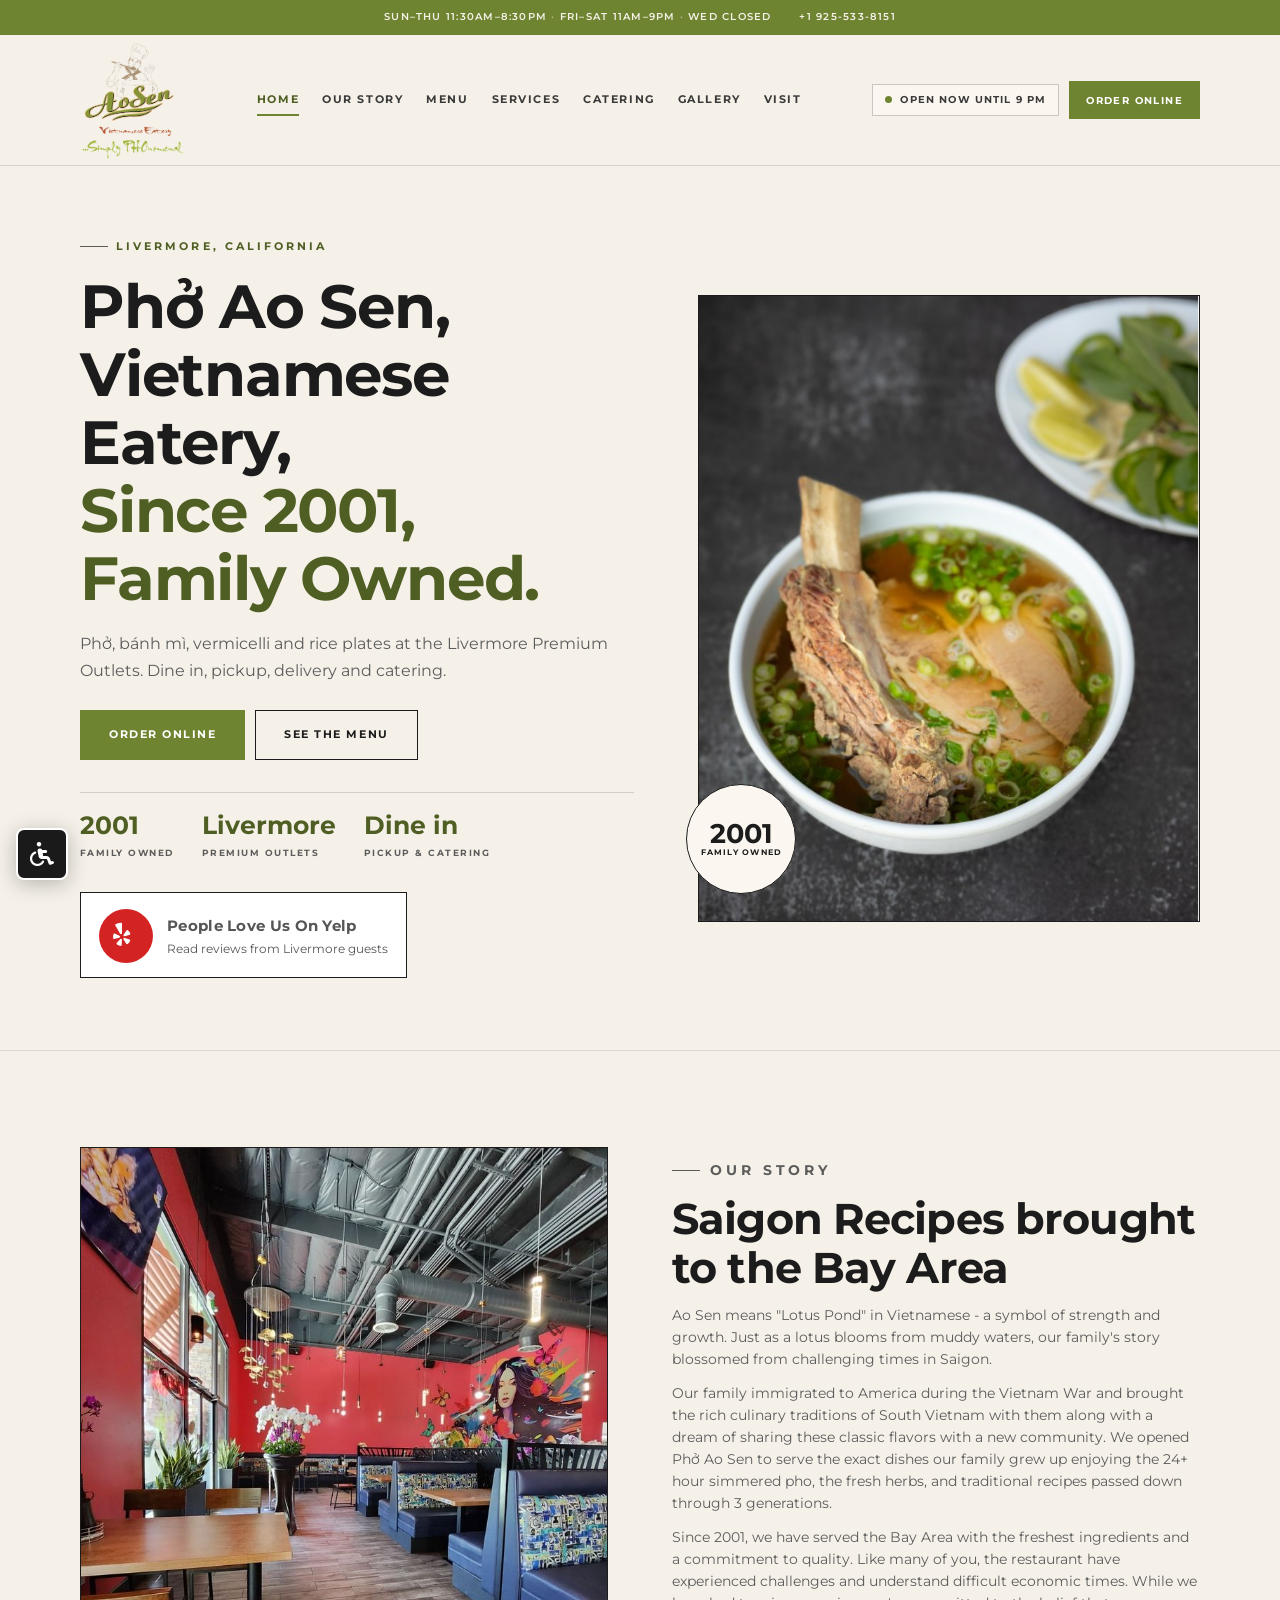
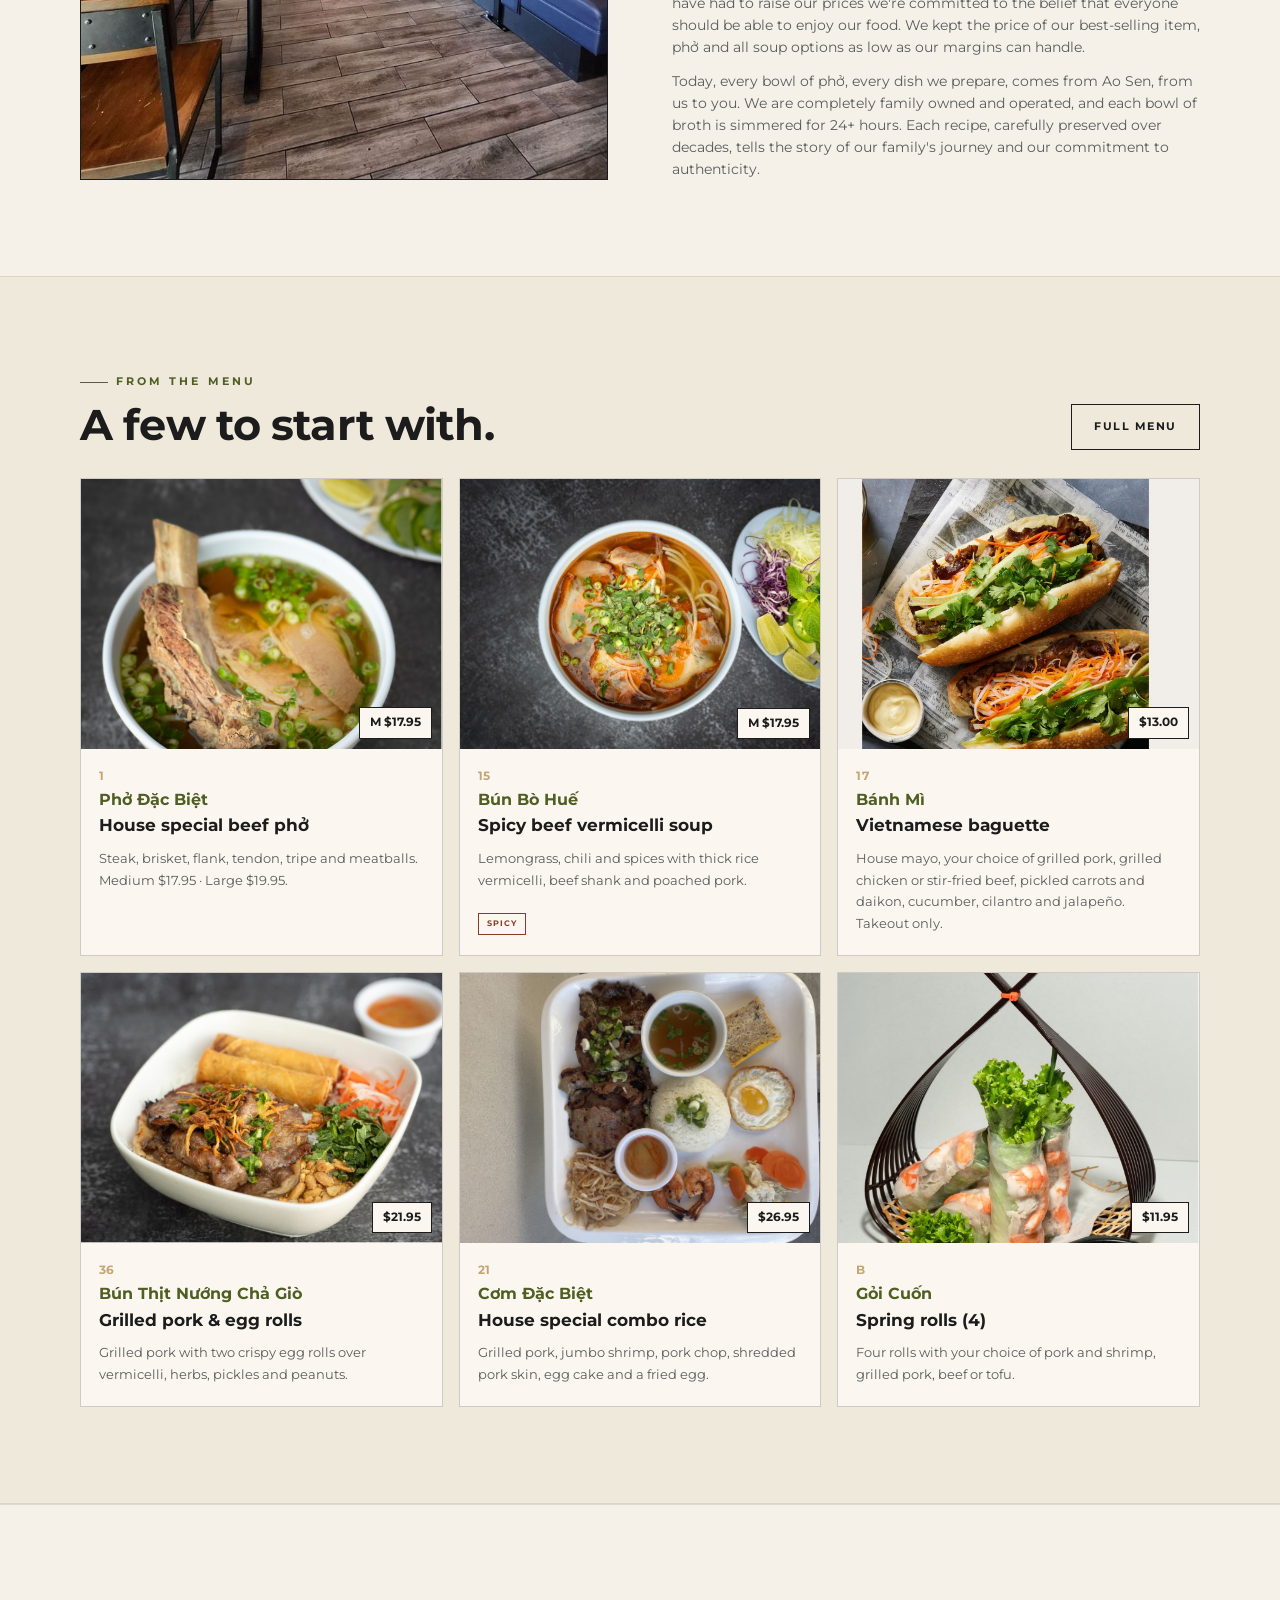
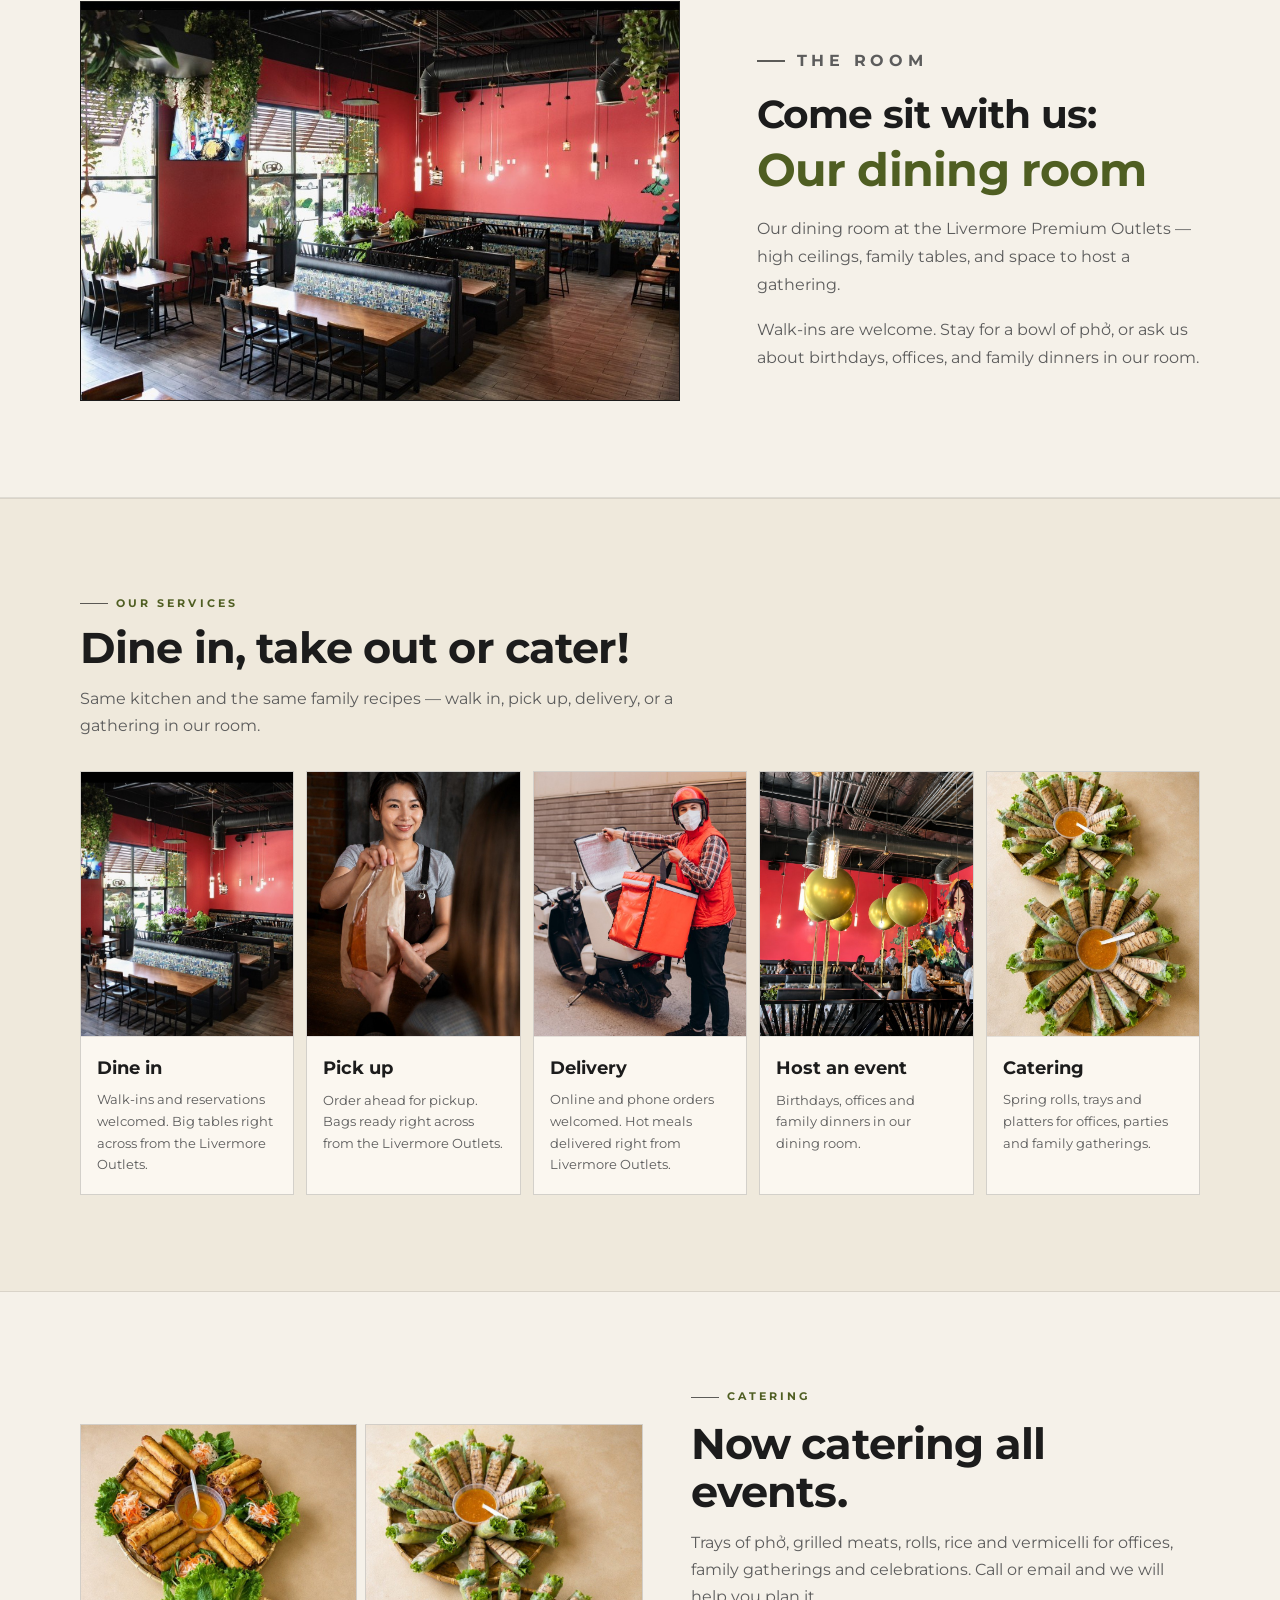
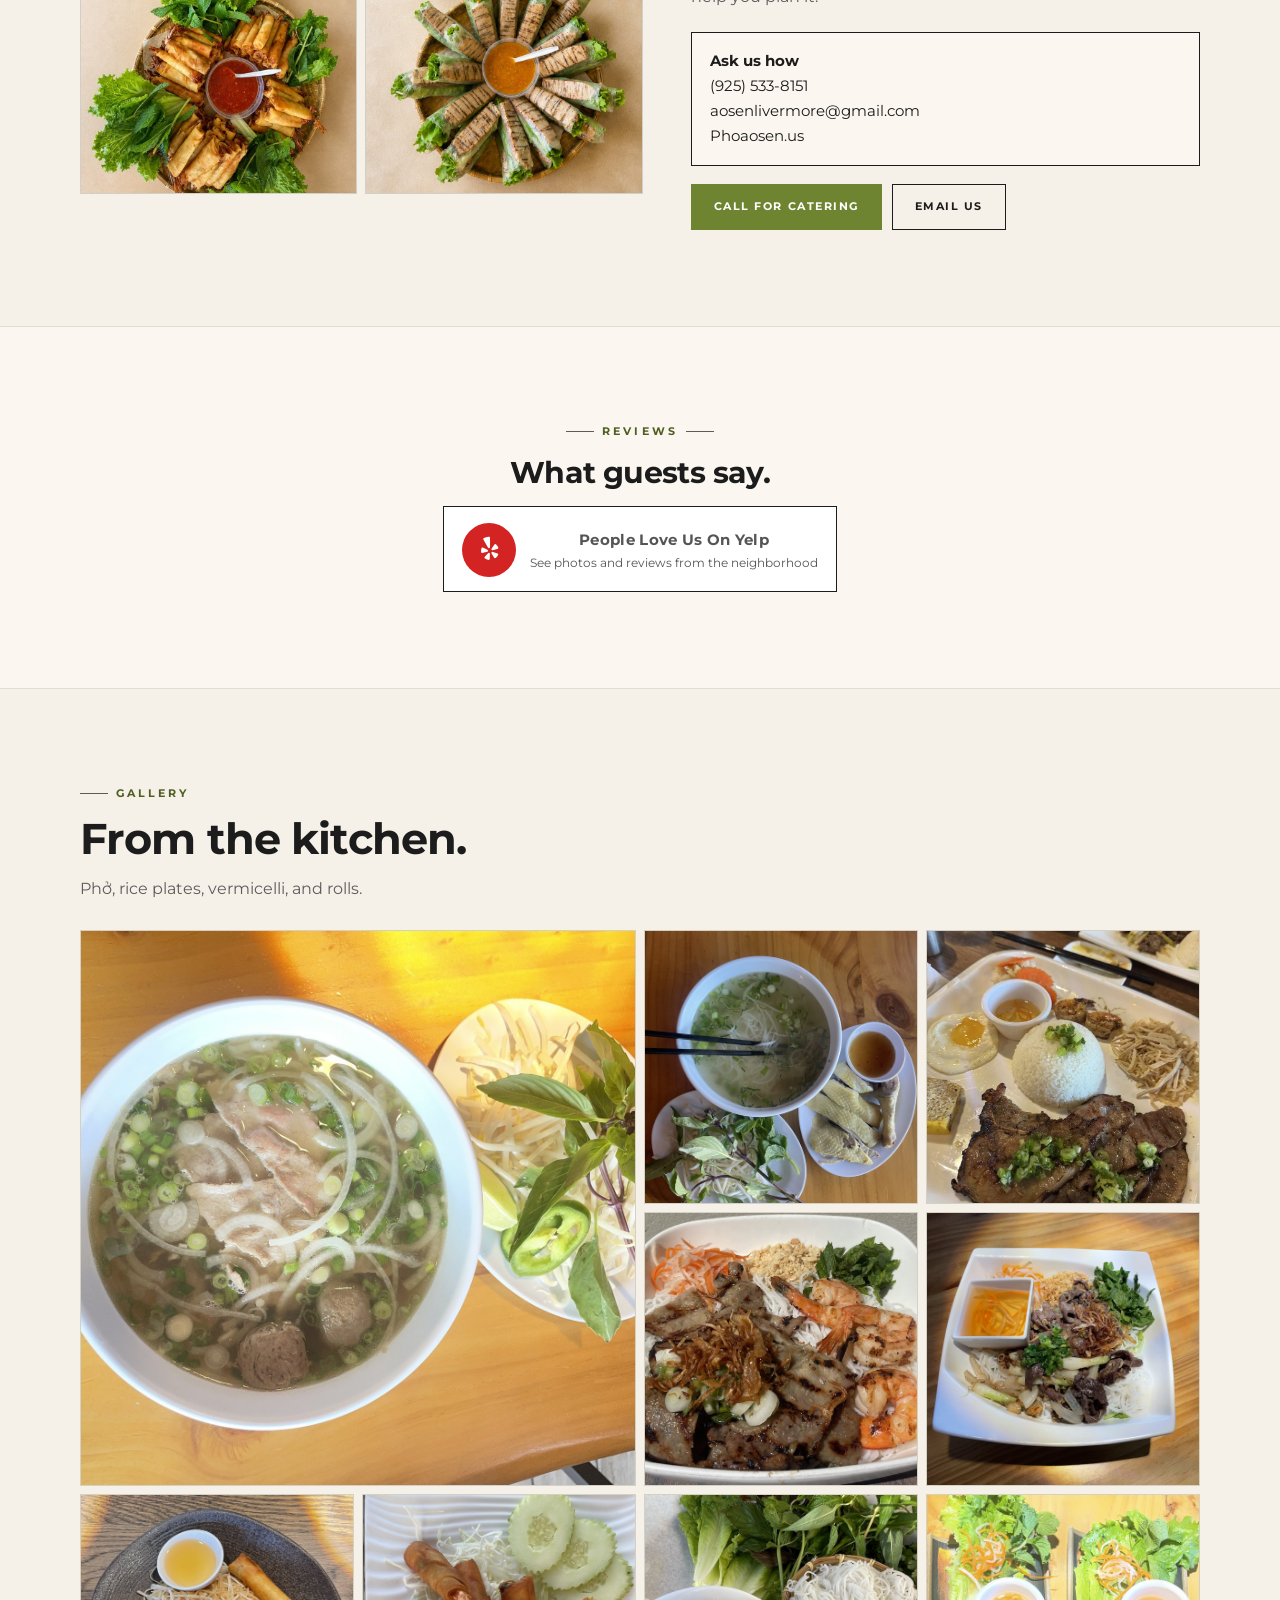
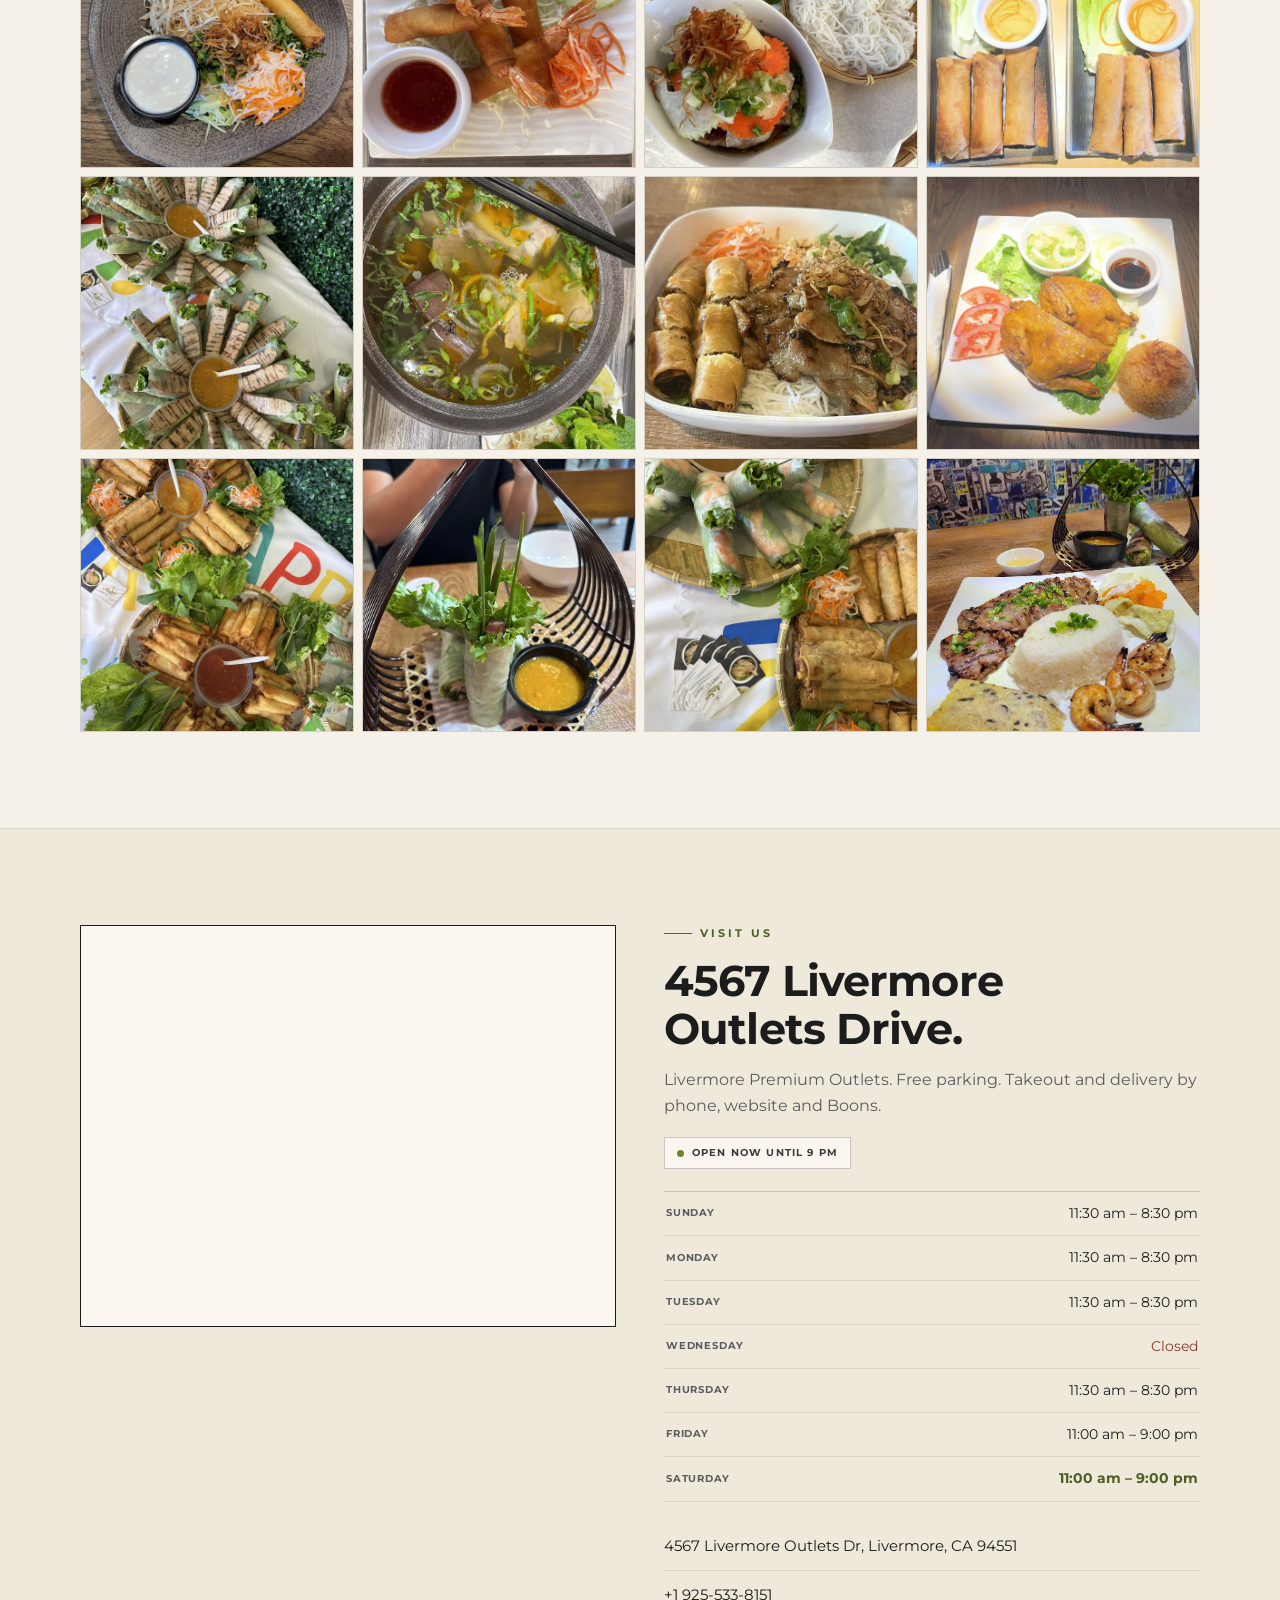
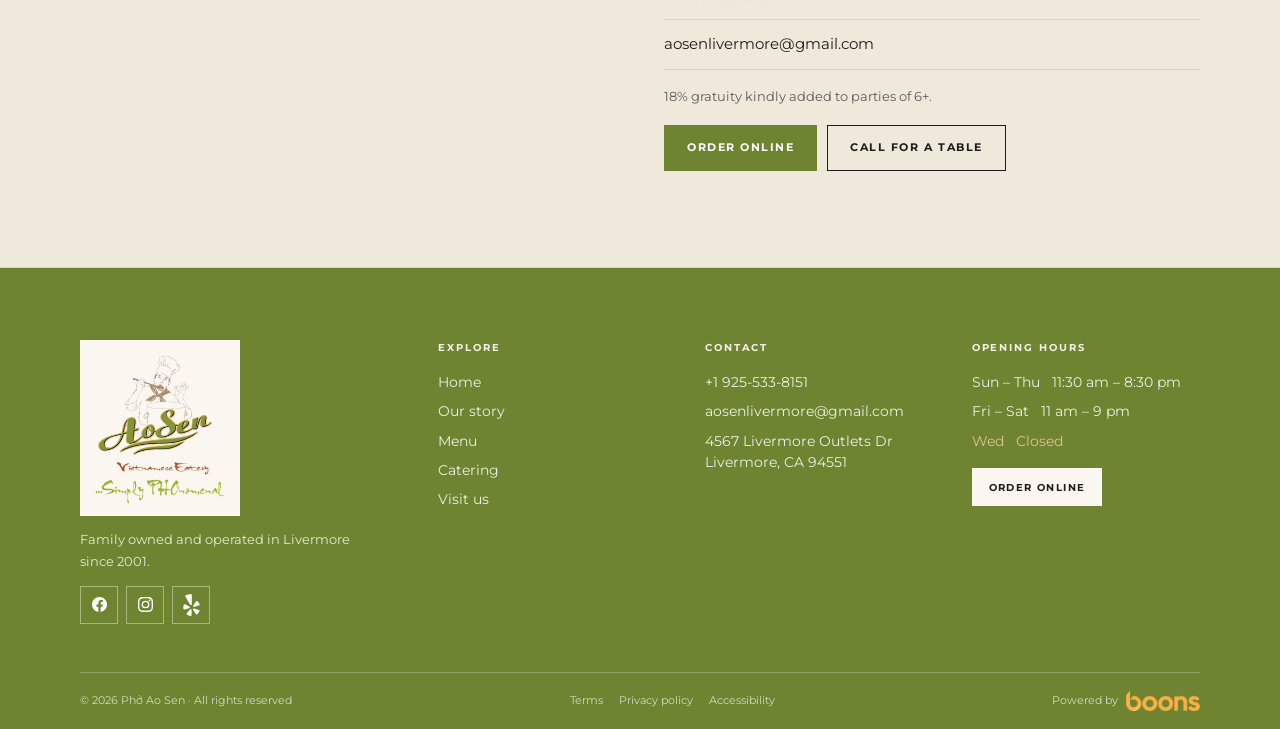
==== commit fbfe4f7e: "Refresh homepage photos and service copy with merchant images, a food-only gallery, and a green foot" ====
--- a/index.html
+++ b/index.html
@@ -5,14 +5,14 @@
 <meta name="viewport" content="width=device-width, initial-scale=1">
 <title>Phở Ao Sen — Authentic Vietnamese Restaurant in Livermore, CA</title>
 
-<meta name="description" content="Family owned since 2001. Broth simmered 24 hours. Phở, vermicelli, rice plates, bánh mì and spring rolls in Livermore, California. Dine in, pickup, delivery and catering.">
+<meta name="description" content="Phở Ao Sen, Vietnamese eatery in Livermore since 2001. Family owned. Phở, vermicelli, rice plates, bánh mì and spring rolls. Dine in, pickup, delivery and catering.">
 <meta name="keywords" content="Pho Ao Sen, Vietnamese Restaurant Livermore, Pho Livermore, Banh Mi Livermore, Catering Livermore">
 <link rel="canonical" href="https://phoaosen.us/">
 <meta name="theme-color" content="#6F8430">
 <meta property="og:type" content="restaurant">
 <meta property="og:site_name" content="Phở Ao Sen">
 <meta property="og:title" content="Phở Ao Sen — Authentic Vietnamese Restaurant in Livermore, CA">
-<meta property="og:description" content="Family owned since 2001. Broth simmered 24 hours. Livermore, California.">
+<meta property="og:description" content="Phở Ao Sen, Vietnamese eatery. Family owned since 2001. Livermore, California.">
 <meta property="og:url" content="https://phoaosen.us/">
 <meta property="og:image" content="https://phoaosen.us/wp-content/uploads/2025/09/SNY04976-2-modified.jpg">
 <meta name="twitter:card" content="summary_large_image">
@@ -26,8 +26,8 @@
 <link rel="preconnect" href="https://fonts.gstatic.com" crossorigin>
 <link href="https://fonts.googleapis.com/css2?family=Montserrat:ital,wght@0,400;0,500;0,600;0,700;0,800;1,400&display=swap" rel="stylesheet">
 <link rel="stylesheet" href="https://cdnjs.cloudflare.com/ajax/libs/font-awesome/6.5.1/css/all.min.css" crossorigin="anonymous">
-<link rel="stylesheet" href="css/style.css?v=20260902d">
-<link rel="stylesheet" href="css/accessibility.css?v=20260902b">
+<link rel="stylesheet" href="css/style.css?v=20260904j">
+<link rel="stylesheet" href="css/accessibility.css?v=20260904f">
 
 <script type="application/ld+json">
 {"@context":"https://schema.org","@type":"Restaurant","name":"Phở Ao Sen",
@@ -96,17 +96,17 @@
 <section class="hero">
   <div class="wrap hero-grid">
     <div>
-      <p class="eyebrow">Vietnamese eatery · Livermore, California</p>
-      <h1 class="display h-xl">Family recipes,<br>simmered <em>24 hours.</em></h1>
-      <p class="lede">Ao Sen means lotus pond. Our family brought these recipes from Saigon to Livermore in 2001, and every pot of phở broth still simmers a full day before it reaches your table.</p>
+      <p class="eyebrow">Livermore, California</p>
+      <h1 class="display h-xl">Phở Ao Sen, Vietnamese Eatery,<br><em>Since 2001, Family Owned.</em></h1>
+      <p class="lede">Phở, bánh mì, vermicelli and rice plates at the Livermore Premium Outlets. Dine in, pickup, delivery and catering.</p>
       <div class="hero-cta">
         <a class="btn lg" href="https://order.boons.io/site/pho-ao-sen/218/y" target="_blank" rel="noopener">Order online</a>
         <a class="btn lg ghost" href="menu.html">See the menu</a>
       </div>
       <div class="hero-meta">
-        <div><b>24</b><small>Hour broth</small></div>
         <div><b>2001</b><small>Family owned</small></div>
-        <div><b>Since</b><small>Three generations</small></div>
+        <div><b>Livermore</b><small>Premium Outlets</small></div>
+        <div><b>Dine in</b><small>Pickup &amp; catering</small></div>
       </div>
       <div class="yelp-row">
         <a class="yelp-badge" href="https://www.yelp.com/biz/pho-ao-sen-livermore" target="_blank" rel="noopener">
@@ -119,7 +119,7 @@
       <div class="hero-panel">
         <img src="assets/images/food/pho-dac-biet.jpg" alt="House special beef phở at Phở Ao Sen">
       </div>
-      <div class="hero-badge"><b>24+</b><small>Hour broth</small></div>
+      <div class="hero-badge"><b>2001</b><small>Family owned</small></div>
     </div>
   </div>
 </section>
@@ -131,11 +131,11 @@
     </div>
     <div class="story-body">
       <p class="eyebrow">Our story</p>
-      <h2 class="display h-lg" style="margin:14px 0 8px">A lotus that bloomed<br>in muddy water.</h2>
-      <p class="first">Ao Sen means <strong>lotus pond</strong> — a Vietnamese symbol of strength and growth. Our family immigrated from Saigon during the Vietnam War and opened this kitchen in 2001 to share three generations of recipes with the Bay Area.</p>
-      <p>We still simmer every pot of soup for 24 hours or more, roll the herbs fresh, and cook the food we grew up on: comforting phở, grilled meats, rice plates and bánh mì.</p>
-      <div class="pull">Now catering all events. Ask us how.</div>
-      <div class="sign">The Ao Sen family<small>Owners &amp; cooks · Since 2001</small></div>
+      <h2 class="display h-lg" style="margin:14px 0 8px">Saigon Recipes brought to the Bay Area</h2>
+      <p>Ao Sen means "Lotus Pond" in Vietnamese - a symbol of strength and growth. Just as a lotus blooms from muddy waters, our family's story blossomed from challenging times in Saigon.</p>
+      <p>Our family immigrated to America during the Vietnam War and brought the rich culinary traditions of South Vietnam with them along with a dream of sharing these classic flavors with a new community. We opened Phở Ao Sen to serve the exact dishes our family grew up enjoying the 24+ hour simmered pho, the fresh herbs, and traditional recipes passed down through 3 generations.</p>
+      <p>Since 2001, we have served the Bay Area with the freshest ingredients and a commitment to quality. Like many of you, the restaurant have experienced challenges and understand difficult economic times. While we have had to raise our prices we're committed to the belief that everyone should be able to enjoy our food. We kept the price of our best-selling item, phở and all soup options as low as our margins can handle.</p>
+      <p>Today, every bowl of phở, every dish we prepare, comes from Ao Sen, from us to you. We are completely family owned and operated, and each bowl of broth is simmered for 24+ hours. Each recipe, carefully preserved over decades, tells the story of our family's journey and our commitment to authenticity.</p>
     </div>
   </div>
 </section>
@@ -159,7 +159,7 @@
           <span class="no">1</span>
           <div class="vnname">Phở Đặc Biệt</div>
           <div class="en">House special beef phở</div>
-          <p>Steak, brisket, flank, tendon, tripe and meatballs in our 24-hour broth. Medium $17.95 · Large $19.95.</p>
+          <p>Steak, brisket, flank, tendon, tripe and meatballs. Medium $17.95 · Large $19.95.</p>
         </div>
       </article>
       <article class="dish">
@@ -177,19 +177,19 @@
       </article>
       <article class="dish">
         <div class="dish-img">
-          <img src="assets/images/food/bot-chien.jpg" alt="Fried rice flour cake" width="653" height="436">
-          <span class="price">$12.95</span>
-        </div>
-        <div class="dish-body">
-          <span class="no">F</span>
-          <div class="vnname">Bột Chiên</div>
-          <div class="en">Fried rice flour cake</div>
-          <p>Crisp golden rice cakes with egg and scallions, pickles, and tangy soy dipping sauce.</p>
-        </div>
-      </article>
-      <article class="dish">
-        <div class="dish-img">
-          <img src="assets/images/food/bun-cha-gio.jpg?v=2" alt="Grilled pork and egg rolls vermicelli" width="640" height="480">
+          <img src="assets/images/food/banh-mi-card.jpg?v=3" alt="Vietnamese bánh mì sandwiches" width="680" height="510">
+          <span class="price">$13.00</span>
+        </div>
+        <div class="dish-body">
+          <span class="no">17</span>
+          <div class="vnname">Bánh Mì</div>
+          <div class="en">Vietnamese baguette</div>
+          <p>House mayo, your choice of grilled pork, grilled chicken or stir-fried beef, pickled carrots and daikon, cucumber, cilantro and jalapeño. Takeout only.</p>
+        </div>
+      </article>
+      <article class="dish">
+        <div class="dish-img">
+          <img src="assets/images/gallery/g-bun-cha-gio.jpg?v=3" alt="Grilled pork and egg rolls vermicelli" width="653" height="435">
           <span class="price">$21.95</span>
         </div>
         <div class="dish-body">
@@ -201,7 +201,7 @@
       </article>
       <article class="dish">
         <div class="dish-img">
-          <img src="assets/images/food/com-dac-biet.jpg?v=2" alt="House special combo rice plate" width="640" height="480">
+          <img src="assets/images/food/com-dac-biet.jpg?v=3" alt="House special combo rice plate" width="1600" height="1277">
           <span class="price">$26.95</span>
         </div>
         <div class="dish-body">
@@ -230,7 +230,7 @@
 <section class="sect room" id="space">
   <div class="wrap room-grid">
     <div class="room-photo">
-      <img src="assets/images/space/interior-tables.jpg" alt="Dining room at Phở Ao Sen — high ceilings, family tables, and the mural wall">
+      <img src="assets/images/space/dining-room-wide.jpg?v=3" alt="Dining room at Phở Ao Sen — family tables, booths, and the mural wall">
     </div>
     <div class="room-copy">
       <p class="room-label">The room</p>
@@ -244,24 +244,28 @@
 <section class="sect services" id="services">
   <div class="wrap">
     <p class="eyebrow">Our services</p>
-    <h2 class="display h-lg" style="margin-top:12px">Eat in, take home, or host an event.</h2>
-    <p class="lede" style="margin-top:12px">Same kitchen and the same family recipes — dine in, pick up, delivery, or a gathering in our room.</p>
+    <h2 class="display h-lg" style="margin-top:12px">Dine in, take out or cater!</h2>
+    <p class="lede" style="margin-top:12px">Same kitchen and the same family recipes — walk in, pick up, delivery, or a gathering in our room.</p>
     <div class="svc-grid">
       <a class="svc" href="#visit">
-        <img src="assets/images/space/interior-tables.jpg" alt="Restaurant dining room">
-        <div class="svc-txt"><h3>Dine in</h3><p>Walk-ins welcome. Family tables just off Livermore Outlets Drive.</p></div>
+        <img class="pos-tables" src="assets/images/space/dining-room-wide.jpg" alt="Big tables in the dining room across from the Livermore Outlets">
+        <div class="svc-txt"><h3>Dine in</h3><p>Walk-ins and reservations welcomed. Big tables right across from the Livermore Outlets.</p></div>
       </a>
       <a class="svc" href="https://order.boons.io/site/pho-ao-sen/218/y" target="_blank" rel="noopener">
-        <img src="assets/images/space/pickup-counter.jpg" alt="Takeout order at the counter">
-        <div class="svc-txt"><h3>Pick up</h3><p>Order ahead. Broth and noodles packed separately.</p></div>
+        <img class="pos-pickup" src="assets/images/space/pickup-staff.jpg?v=5" alt="Staff handing a takeout bag to a guest at the counter">
+        <div class="svc-txt"><h3>Pick up</h3><p>Order ahead for pickup. Bags ready right across from the Livermore Outlets.</p></div>
       </a>
       <a class="svc" href="https://order.boons.io/site/pho-ao-sen/218/y" target="_blank" rel="noopener">
-        <img src="assets/images/food/spring-rolls.jpg" alt="Spring rolls packed for delivery">
-        <div class="svc-txt"><h3>Delivery</h3><p>Phone, website, DoorDash, Boons and Uber Eats.</p></div>
+        <img class="pos-delivery" src="assets/images/space/delivery-driver.jpg?v=1" alt="Delivery driver with an insulated food bag by a scooter">
+        <div class="svc-txt"><h3>Delivery</h3><p>Online and phone orders welcomed. Hot meals delivered right from Livermore Outlets.</p></div>
       </a>
       <a class="svc" href="#catering">
-        <img src="assets/images/space/interior-seating.jpg" alt="Restaurant dining room for a private event">
+        <img class="pos-event" src="assets/images/space/event-dining-wide.jpg?v=3" alt="Dining room decorated for a private event">
         <div class="svc-txt"><h3>Host an event</h3><p>Birthdays, offices and family dinners in our dining room.</p></div>
+      </a>
+      <a class="svc" href="#catering">
+        <img src="assets/images/food/cater-fresh-platters.jpg?v=1" alt="Grilled pork spring rolls on catering platters">
+        <div class="svc-txt"><h3>Catering</h3><p>Spring rolls, trays and platters for offices, parties and family gatherings.</p></div>
       </a>
     </div>
   </div>
@@ -270,9 +274,8 @@
 <section class="sect" id="catering">
   <div class="wrap cater-grid">
     <div class="cater-photos">
-      <img src="assets/images/food/cater-com.jpg?v=2" alt="House combo rice plate for catering">
-      <img src="assets/images/food/cater-bun.jpg?v=2" alt="Vermicelli with grilled pork and egg rolls">
-      <img src="assets/images/food/cater-bun-sauce.jpg?v=2" alt="Vermicelli bowl with dipping sauce">
+      <img src="assets/images/food/cater-fried-platters.jpg?v=1" alt="Fried egg rolls and shrimp rolls on catering platters">
+      <img src="assets/images/food/cater-fresh-platters.jpg?v=1" alt="Grilled pork spring rolls on catering platters">
     </div>
     <div>
       <p class="eyebrow">Catering</p>
@@ -307,20 +310,25 @@
   <div class="wrap">
     <p class="eyebrow">Gallery</p>
     <h2 class="display h-lg" style="margin-top:12px">From the kitchen.</h2>
-    <p class="lede" style="margin-top:12px">Plates from our kitchen — phở, vermicelli, rice, and rolls.</p>
+    <p class="lede" style="margin-top:12px">Phở, rice plates, vermicelli, and rolls.</p>
     <div class="gal">
-      <figure class="g-a"><img src="assets/images/food/pho-short-rib.jpg" alt="Short rib phở"></figure>
-      <figure><img src="assets/images/food/spring-rolls.jpg" alt="Fresh spring rolls"></figure>
-      <figure><img src="assets/images/food/wings.jpg" alt="Spicy chicken wings"></figure>
-      <figure><img src="assets/images/food/bun-bo-hue.jpg" alt="Bún bò Huế"></figure>
-      <figure><img src="assets/images/food/com-dac-biet.jpg?v=2" alt="House combo rice plate"></figure>
-      <figure><img src="assets/images/food/pho-ga.jpg" alt="Chicken phở"></figure>
+      <figure class="g-a"><img src="assets/images/gallery/g-pho-beef.jpg" alt="Beef phở with meatballs and a plate of herbs"></figure>
+      <figure><img src="assets/images/gallery/g-pho-ga-table.jpg" alt="Chicken phở with herbs and ginger sauce"></figure>
+      <figure><img src="assets/images/gallery/g-com-table.jpg" alt="House combo rice plate on the table"></figure>
+      <figure><img src="assets/images/gallery/g-bun-pork-shrimp.jpg" alt="Vermicelli with grilled pork and shrimp"></figure>
+      <figure><img src="assets/images/gallery/g-bun-bo-xao.jpg" alt="Vermicelli with stir-fried beef"></figure>
+      <figure><img src="assets/images/gallery/g-bi-cha-gio.jpg" alt="Shredded pork with an egg roll"></figure>
+      <figure><img src="assets/images/gallery/g-shrimp-rolls.jpg" alt="Fried shrimp rolls"></figure>
+      <figure><img src="assets/images/gallery/g-bun-cha-tray.jpg" alt="Hanoi grilled pork with noodles and herbs"></figure>
+      <figure><img src="assets/images/gallery/g-cha-gio-plates.jpg" alt="Egg rolls with lettuce and dipping sauce"></figure>
+      <figure><img src="assets/images/gallery/g-cater-rolls.jpg" alt="Spring rolls arranged for catering"></figure>
+      <figure><img src="assets/images/gallery/g-bun-bo-hue.jpg?v=4" alt="Bún bò Huế with herbs"></figure>
       <figure><img src="assets/images/food/bun-cha-gio.jpg?v=2" alt="Grilled pork and egg rolls vermicelli"></figure>
-      <figure><img src="assets/images/food/cater-bun-sauce.jpg?v=2" alt="Vermicelli bowl with dipping sauce"></figure>
-      <figure><img src="assets/images/food/bun-cha-hanoi.jpg" alt="Hanoi grilled pork vermicelli"></figure>
-      <figure><img src="assets/images/food/bot-chien.jpg" alt="Fried radish cake"></figure>
-      <figure><img src="assets/images/food/bun-tom.jpg" alt="Grilled pork and shrimp vermicelli"></figure>
-      <figure><img src="assets/images/food/banh-tam.jpg" alt="Thick vermicelli with grilled pork"></figure>
+      <figure><img src="assets/images/gallery/g-cornish-hen.jpg" alt="Fried Cornish hen with red rice"></figure>
+      <figure><img src="assets/images/gallery/g-cater-rolls-2.jpg" alt="Egg rolls and shrimp rolls at a catering event"></figure>
+      <figure><img src="assets/images/gallery/g-goi-cuon-table.jpg" alt="Fresh spring rolls in a serving basket"></figure>
+      <figure><img src="assets/images/gallery/g-cater-trays.jpg" alt="Fresh spring rolls and egg rolls on catering trays"></figure>
+      <figure><img src="assets/images/gallery/g-table-spread.jpg" alt="Rice plate and spring rolls on the table"></figure>
     </div>
   </div>
 </section>
@@ -335,7 +343,7 @@
     <div>
       <p class="eyebrow">Visit us</p>
       <h2 class="display h-lg" style="margin:14px 0 12px">4567 Livermore<br>Outlets Drive.</h2>
-      <p class="lede">Livermore Premium Outlets. Free parking. Takeout and delivery by phone, website, DoorDash, Boons and Uber Eats.</p>
+      <p class="lede">Livermore Premium Outlets. Free parking. Takeout and delivery by phone, website and Boons.</p>
       <div class="status" style="margin-top:18px"><i></i><span>Checking hours…</span></div>
       <ul class="hours" id="hoursList">
         <li data-d="0"><b>Sunday</b><span>11:30 am – 8:30 pm</span></li>
@@ -359,15 +367,6 @@
     </div>
   </div>
 </section>
-
-<section class="band">
-  <div class="wrap" style="display:grid;gap:16px;justify-items:center">
-    <p class="eyebrow center">Ready when you are</p>
-    <h2 class="display h-lg" style="max-width:16ch">The pot has been on since yesterday.</h2>
-    <p>Pickup, delivery and catering — same family kitchen.</p>
-    <a class="btn lg" href="https://order.boons.io/site/pho-ao-sen/218/y" target="_blank" rel="noopener">Order online</a>
-  </div>
-</section>
 </main>
 
 <footer>
@@ -375,7 +374,7 @@
     <div class="f-grid">
       <div class="f-brand">
         <img src="assets/images/logo.png" alt="Ao Sen Vietnamese Eatery" loading="lazy">
-        <p>Family owned and operated in Livermore since 2001. Every pot of soup simmered a full 24 hours.</p>
+        <p>Family owned and operated in Livermore since 2001.</p>
         <div class="f-social">
           <a href="https://www.facebook.com/profile.php?id=61563821890511" target="_blank" rel="noopener" aria-label="Facebook">
             <svg viewBox="0 0 24 24" aria-hidden="true"><path d="M24 12.073c0-6.627-5.373-12-12-12s-12 5.373-12 12c0 5.99 4.388 10.954 10.125 11.854v-8.385H7.078v-3.47h3.047V9.43c0-3.007 1.792-4.669 4.533-4.669 1.312 0 2.686.235 2.686.235v2.953H15.83c-1.491 0-1.956.925-1.956 1.874v2.25h3.328l-.532 3.47h-2.796v8.385C19.612 23.027 24 18.062 24 12.073z"/></svg>
--- a/css/style.css
+++ b/css/style.css
@@ -149,13 +149,14 @@
 .yelp-row{display:flex;flex-wrap:wrap;align-items:center;gap:16px;margin-top:28px}
 
 /* ---------- story ---------- */
-.story-grid{display:grid;grid-template-columns:.9fr 1.1fr;gap:clamp(28px,5vw,64px);align-items:center}
+.story-grid{display:grid;grid-template-columns:1fr 1fr;gap:clamp(28px,5vw,64px);align-items:stretch}
 @media (max-width:860px){.story-grid{grid-template-columns:1fr}}
-.story-img{aspect-ratio:4/5;overflow:hidden;border:1px solid var(--ink)}
-.story-img img{width:100%;height:100%;object-fit:cover}
-.story-body p{color:var(--ink-soft);margin-top:16px;max-width:60ch}
-.story-body p.first{font-size:1.08rem;color:var(--ink)}
-.story-body p.first strong{color:var(--green-d)}
+.story-img{position:relative;overflow:hidden;border:1px solid var(--ink);min-height:100%}
+.story-img img{position:absolute;inset:0;width:100%;height:100%;object-fit:cover;object-position:center}
+@media (max-width:860px){
+  .story-img{min-height:0;aspect-ratio:16/10}
+}
+.story-body p{color:var(--ink-soft);margin-top:12px;max-width:62ch;font-size:.86rem;line-height:1.6}
 .pull{margin:26px 0;padding:4px 0 4px 18px;border-left:3px solid var(--green);font-size:1.12rem;font-weight:600;line-height:1.4;color:var(--ink)}
 .sign{margin-top:22px;font-weight:700;color:var(--green-d)}
 .sign small{display:block;font-size:.6rem;letter-spacing:.18em;text-transform:uppercase;color:var(--ink-soft);margin-top:4px;font-weight:700}
@@ -192,34 +193,40 @@
 .note-box p{font-size:.86rem;color:var(--ink-2);max-width:54ch}
 
 /* ---------- dining room ---------- */
-.room{background:#2A2118;color:#F5F1E9}
-.room-grid{display:grid;grid-template-columns:.92fr 1.08fr;gap:clamp(28px,6vw,80px);align-items:center}
+.room{background:var(--paper);color:var(--ink);border-block:1px solid rgba(28,28,28,.1)}
+.room-grid{display:grid;grid-template-columns:1.15fr .85fr;gap:clamp(28px,6vw,80px);align-items:center}
 .room-photo{min-width:0}
 .room-photo img{
-  width:100%;aspect-ratio:3/4;object-fit:cover;object-position:center 42%;
-  border-radius:16px;display:block;
+  width:100%;aspect-ratio:3/2;object-fit:cover;object-position:center;
+  border:1px solid var(--ink);display:block;
 }
 .room-copy{min-width:0}
 .room-label{
   display:flex;align-items:center;gap:12px;margin:0;
-  font-size:.68rem;font-weight:700;letter-spacing:.28em;text-transform:uppercase;color:#6f8430;
-}
-.room-label::before{content:"";width:28px;height:2px;background:#6f8430;flex:none}
+  font-size:.68rem;font-weight:700;letter-spacing:.28em;text-transform:uppercase;color:var(--green-d);
+}
+.room-label::before{content:"";width:28px;height:2px;background:var(--ink);flex:none;opacity:.7}
 .room-title{
-  margin:16px 0 0;color:#fff;font-size:clamp(1.55rem,3.4vw,2.45rem);line-height:1.18;font-weight:700;
-}
-.room-title span{display:block;color:#6f8430;font-size:1.18em;margin-top:.12em}
-.room-copy p{margin-top:18px;color:rgba(255,255,255,.88);max-width:52ch;font-size:1.02rem;line-height:1.7}
+  margin:16px 0 0;color:var(--ink);font-size:clamp(1.55rem,3.4vw,2.45rem);line-height:1.18;font-weight:700;
+}
+.room-title span{display:block;color:var(--green-d);font-size:1.18em;margin-top:.12em}
+.room-copy p{margin-top:18px;color:var(--ink-soft);max-width:52ch;font-size:1.02rem;line-height:1.7}
 @media (max-width:860px){
   .room-grid{grid-template-columns:1fr;gap:28px}
-  .room-photo img{aspect-ratio:4/5;max-height:min(72vh,640px)}
+  .room-photo img{aspect-ratio:4/3;max-height:none}
 }
 
 /* ---------- services ---------- */
 .services{background:var(--paper-2);border-block:1px solid rgba(28,28,28,.1)}
-.svc-grid{display:grid;grid-template-columns:repeat(auto-fit,minmax(min(100%,200px),1fr));gap:12px;margin-top:32px}
+.svc-grid{display:grid;grid-template-columns:repeat(5,minmax(0,1fr));gap:12px;margin-top:32px}
+@media (max-width:1100px){.svc-grid{grid-template-columns:repeat(3,minmax(0,1fr))}}
+@media (max-width:700px){.svc-grid{grid-template-columns:repeat(2,minmax(0,1fr))}}
 .svc{display:block;background:var(--cream);border:1px solid rgba(28,28,28,.18);padding:0 0 18px}
 .svc img{width:100%;aspect-ratio:8/10;object-fit:cover;border-bottom:1px solid rgba(28,28,28,.1)}
+.svc img.pos-tables{object-position:center 72%}
+.svc img.pos-event{object-position:center 40%}
+.svc img.pos-pickup{object-position:center 28%}
+.svc img.pos-delivery{object-position:center 30%}
 .svc-txt{padding:16px 16px 0}
 .svc-txt h3{font-size:1.15rem;font-weight:700;margin-bottom:6px}
 .svc-txt p{font-size:.82rem;color:var(--ink-soft)}
@@ -228,8 +235,7 @@
 .cater-grid{display:grid;grid-template-columns:1.05fr .95fr;gap:clamp(24px,4vw,48px);align-items:center}
 @media (max-width:860px){.cater-grid{grid-template-columns:1fr}}
 .cater-photos{display:grid;grid-template-columns:1fr 1fr;gap:8px}
-.cater-photos img{width:100%;aspect-ratio:4/3;object-fit:cover;border:1px solid rgba(28,28,28,.16)}
-.cater-photos img:first-child{grid-column:1 / -1;aspect-ratio:16/10}
+.cater-photos img{width:100%;aspect-ratio:3/4;object-fit:cover;border:1px solid rgba(28,28,28,.16)}
 .contact-box{margin-top:22px;border:1px solid var(--ink);padding:16px 18px;background:var(--cream)}
 .contact-box p{margin:0;font-size:.92rem;line-height:1.7}
 
@@ -269,34 +275,27 @@
 .info-row a{display:flex;align-items:center;gap:12px;padding:12px 0;border-bottom:1px solid rgba(28,28,28,.1);font-size:.92rem}
 .info-row a:hover{color:var(--green-d)}
 
-/* ---------- band ---------- */
-.band{text-align:center;padding-block:clamp(56px,8vw,92px);background:var(--green);color:#F5F1E9}
-.band .eyebrow{color:#EFE9DC}
-.band .eyebrow::before,.band .eyebrow::after{background:#EFE9DC}
-.band h2{color:#fff}
-.band p{color:rgba(255,255,255,.85);max-width:48ch}
-.band .btn{background:var(--cream);color:var(--ink);border-color:var(--cream)}
-.band .btn:hover{background:#fff}
-
 /* ---------- footer ---------- */
-footer{background:#2A2118;color:rgba(255,255,255,.72);padding-top:clamp(44px,6vw,72px)}
+footer{background:var(--green);color:rgba(255,255,255,.88);padding-top:clamp(44px,6vw,72px)}
 .f-grid{display:grid;grid-template-columns:1.4fr repeat(3,1fr);gap:clamp(22px,3vw,40px)}
 @media (max-width:900px){.f-grid{grid-template-columns:1fr 1fr}}
 @media (max-width:560px){.f-grid{grid-template-columns:1fr}}
 .f-brand img{width:160px;max-width:100%;height:auto;margin-bottom:12px;padding:12px;background:var(--cream)}
-.f-brand p{font-size:.84rem;max-width:34ch;margin-top:8px;color:rgba(255,255,255,.6)}
-.f-col h4{font-size:.6rem;font-weight:700;letter-spacing:.2em;text-transform:uppercase;color:var(--gold);margin-bottom:12px}
-.f-col li{font-size:.86rem;padding:4px 0;line-height:1.55;color:rgba(255,255,255,.68)}
+.f-brand p{font-size:.84rem;max-width:34ch;margin-top:8px;color:rgba(255,255,255,.82)}
+.f-col h4{font-size:.6rem;font-weight:700;letter-spacing:.2em;text-transform:uppercase;color:#F5F1E9;margin-bottom:12px}
+.f-col li{font-size:.86rem;padding:4px 0;line-height:1.55;color:rgba(255,255,255,.88)}
 .f-col a:hover{color:#fff}
 .f-social{display:flex;gap:8px;margin-top:14px}
-.f-social a{width:38px;height:38px;border:1px solid rgba(255,255,255,.22);display:grid;place-items:center;color:#fff}
+.f-social a{width:38px;height:38px;border:1px solid rgba(255,255,255,.4);display:grid;place-items:center;color:#fff}
 .f-social a svg{width:15px;height:15px;fill:currentColor}
 .f-social a[aria-label="Yelp"] svg{width:17px;height:22px}
-.f-social a:hover{background:var(--green);border-color:var(--green)}
-.f-bot{margin-top:clamp(28px,5vw,48px);border-top:1px solid rgba(255,255,255,.12);padding-block:18px;display:flex;flex-wrap:wrap;justify-content:space-between;align-items:center;gap:12px;font-size:.68rem;color:rgba(255,255,255,.45)}
+.f-social a:hover{background:rgba(255,255,255,.16);border-color:#fff}
+.f-bot{margin-top:clamp(28px,5vw,48px);border-top:1px solid rgba(255,255,255,.22);padding-block:18px;display:flex;flex-wrap:wrap;justify-content:space-between;align-items:center;gap:12px;font-size:.68rem;color:rgba(255,255,255,.7)}
 .f-bot nav{display:flex;flex-wrap:wrap;gap:16px}
 .powered-by{display:inline-flex;align-items:center;gap:.5rem}
 .powered-by img{height:20px;width:auto;mix-blend-mode:screen}
+footer .btn{background:var(--cream);color:var(--ink);border-color:var(--cream)}
+footer .btn:hover{background:#fff;border-color:#fff;color:var(--ink)}
 
 #mobar{position:fixed;left:0;right:0;bottom:0;z-index:7500;display:none;gap:8px;padding:10px 12px calc(10px + env(safe-area-inset-bottom));background:var(--paper);border-top:1px solid rgba(28,28,28,.14)}
 #mobar .btn{flex:1;justify-content:center}
--- a/css/accessibility.css
+++ b/css/accessibility.css
@@ -248,7 +248,6 @@
 html.a11y-high-contrast .bowl,
 html.a11y-high-contrast .services,
 html.a11y-high-contrast .visit,
-html.a11y-high-contrast .band,
 html.a11y-high-contrast .page-hero,
 html.a11y-high-contrast .catnav,
 html.a11y-high-contrast .mcat,
@@ -310,15 +309,13 @@
 html.a11y-dark-mode .hero,
 html.a11y-dark-mode .sect,
 html.a11y-dark-mode .page-hero,
-html.a11y-dark-mode .menu-cta,
-html.a11y-dark-mode footer{
+html.a11y-dark-mode .menu-cta{
   background:#241910 !important;
 }
 
 html.a11y-dark-mode .bowl,
 html.a11y-dark-mode .services,
-html.a11y-dark-mode .visit,
-html.a11y-dark-mode .band{
+html.a11y-dark-mode .visit{
   background:#1a120c !important;
 }
 
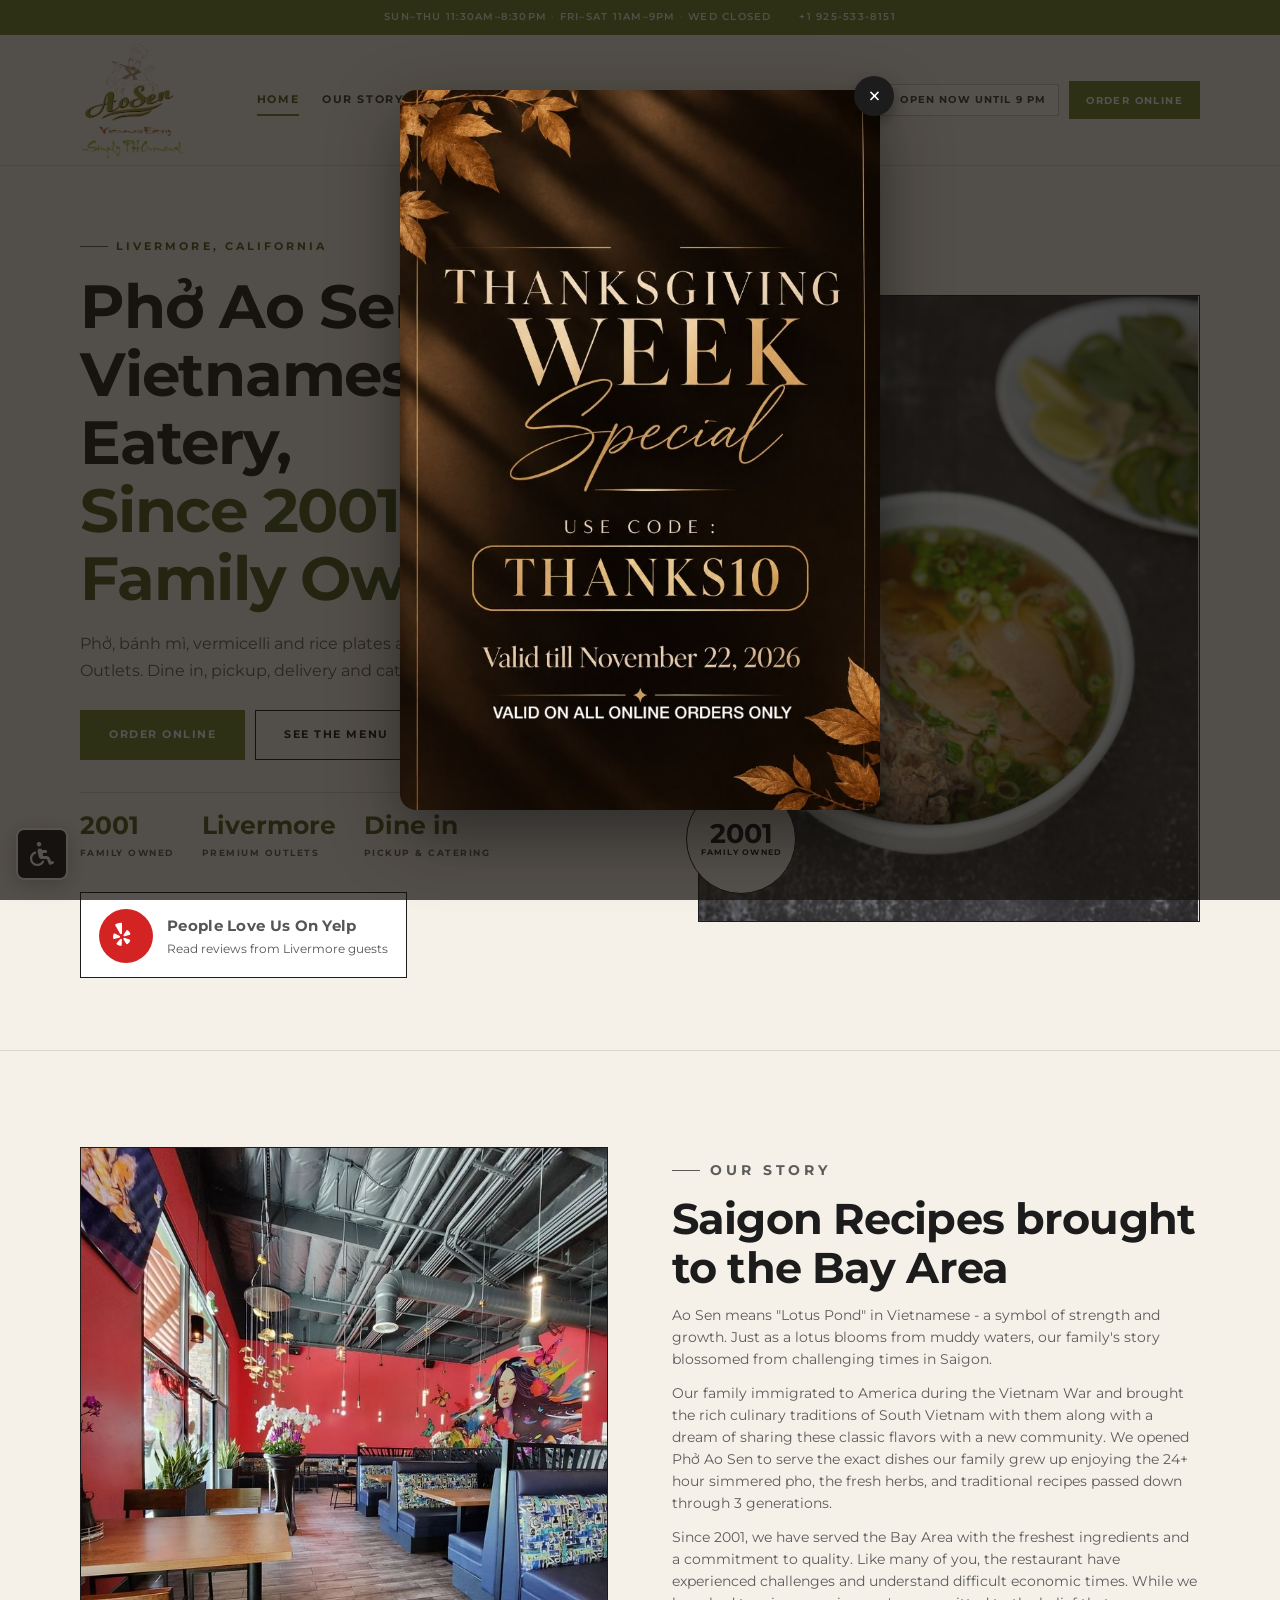
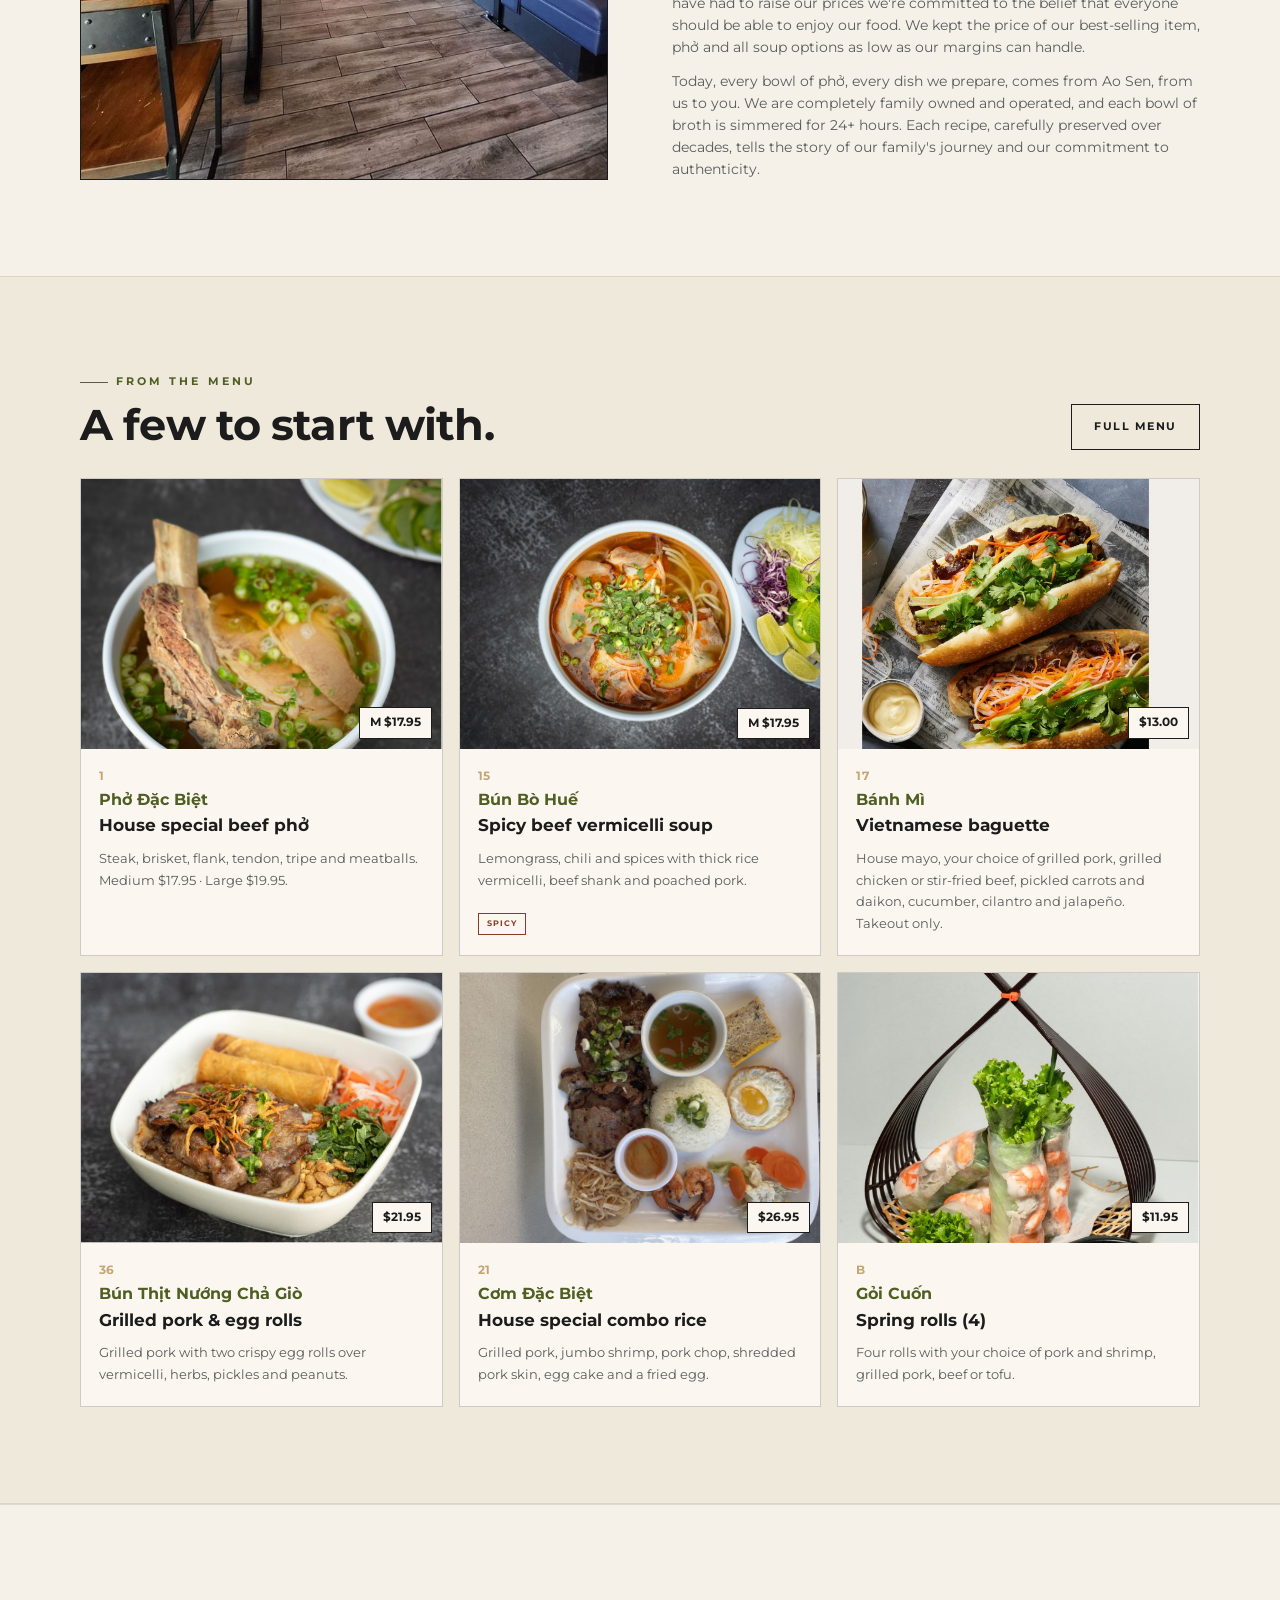
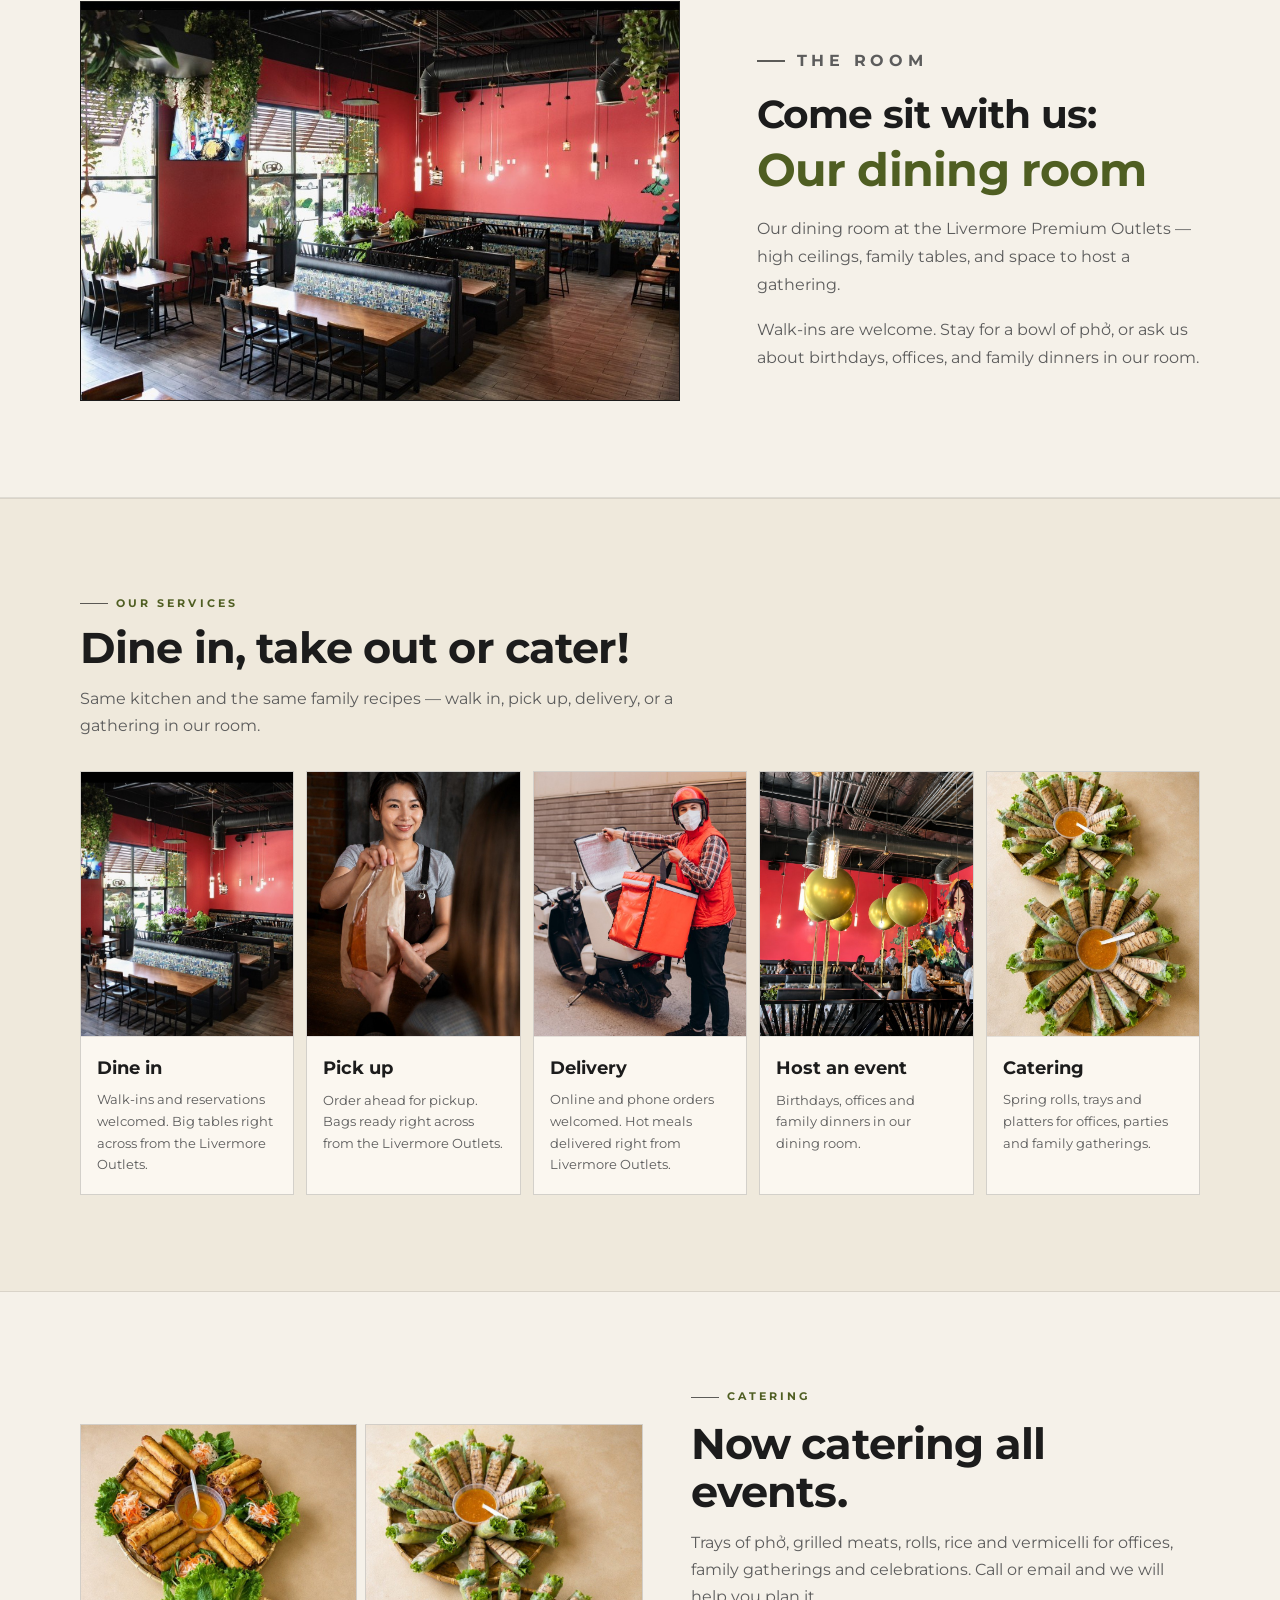
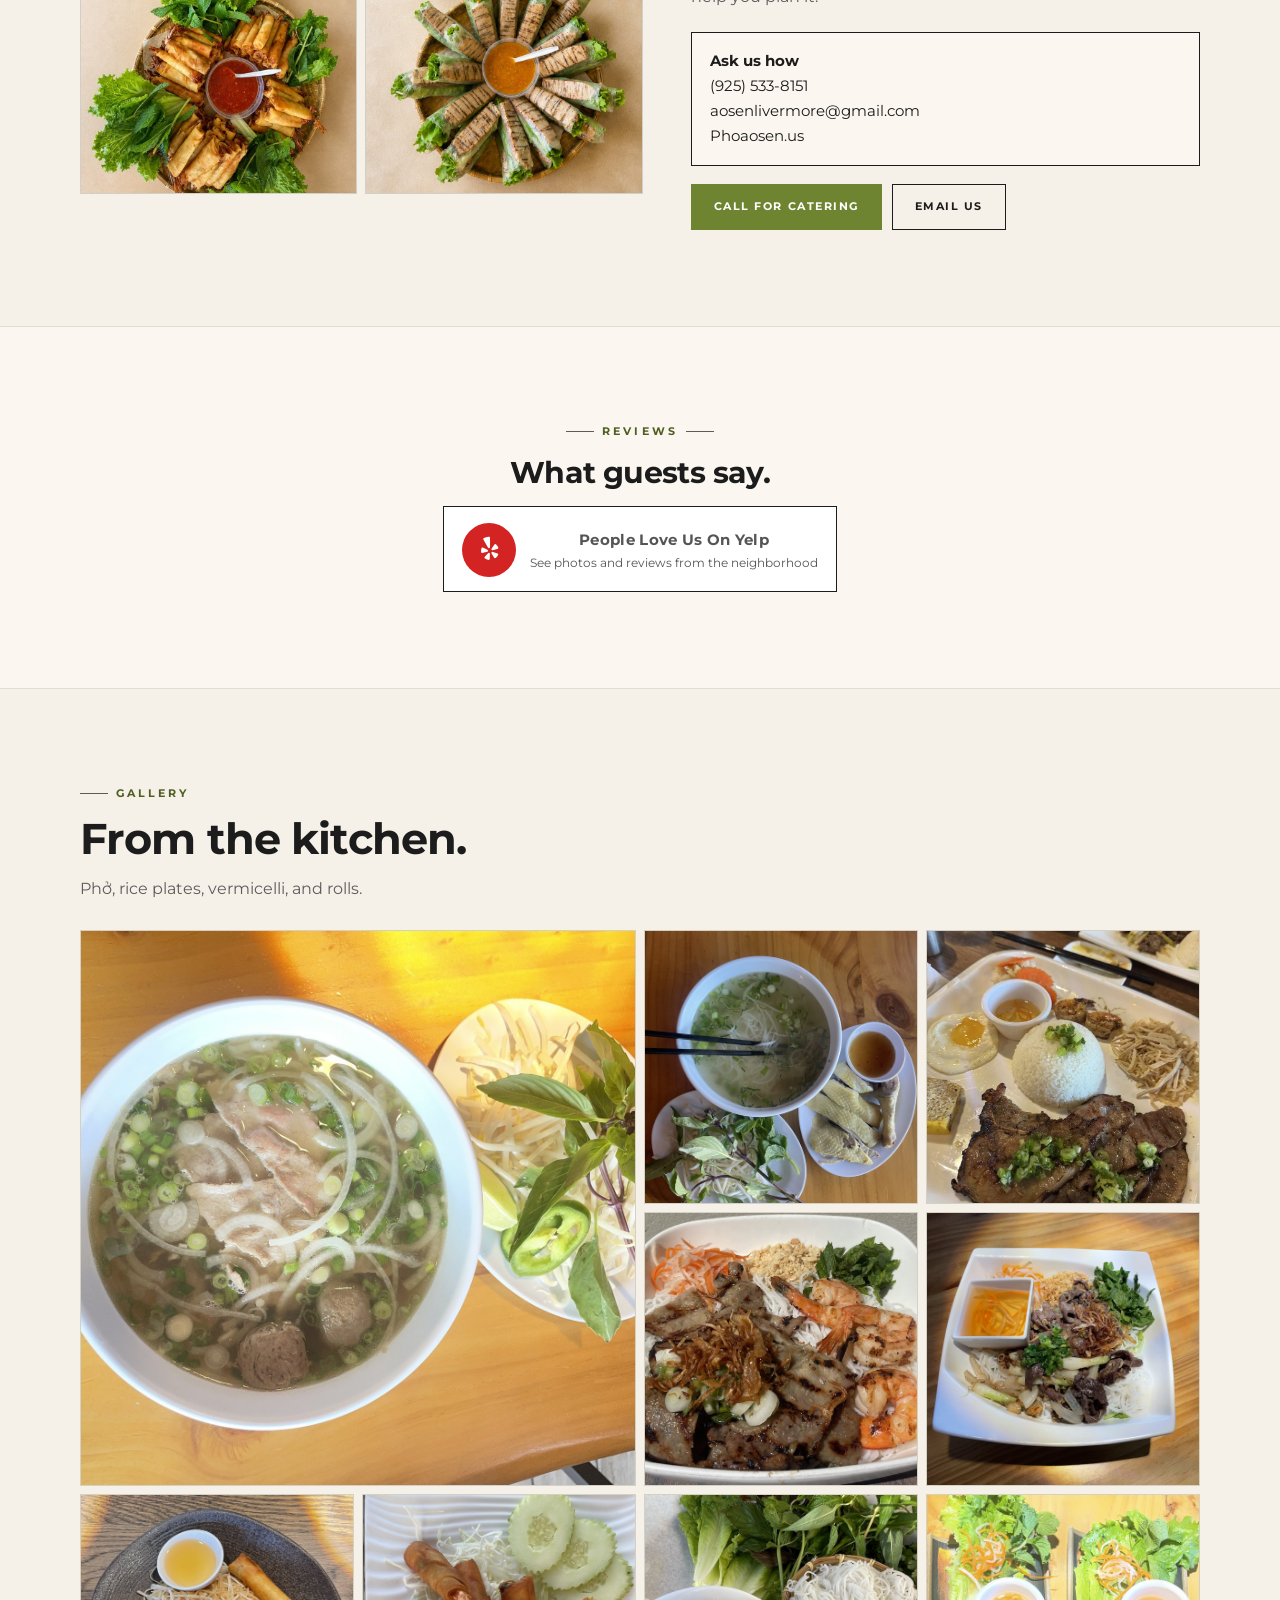
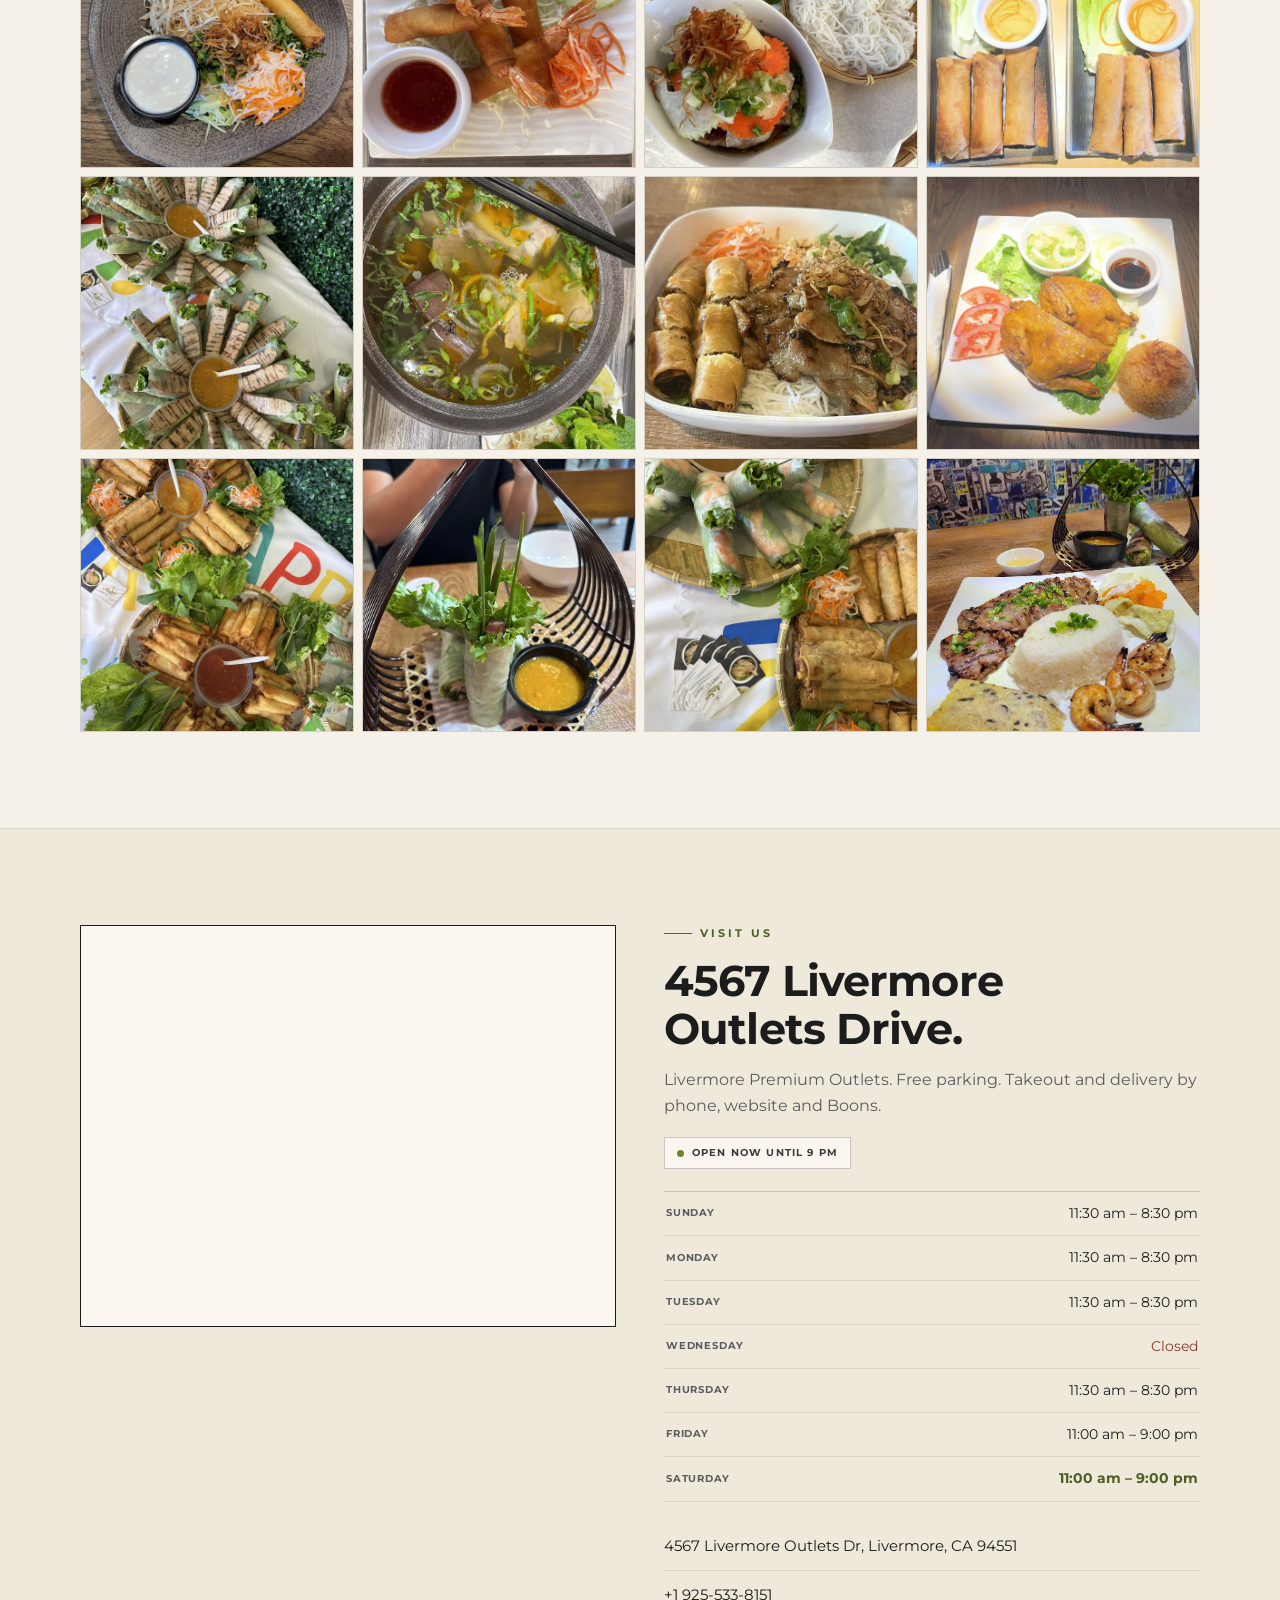
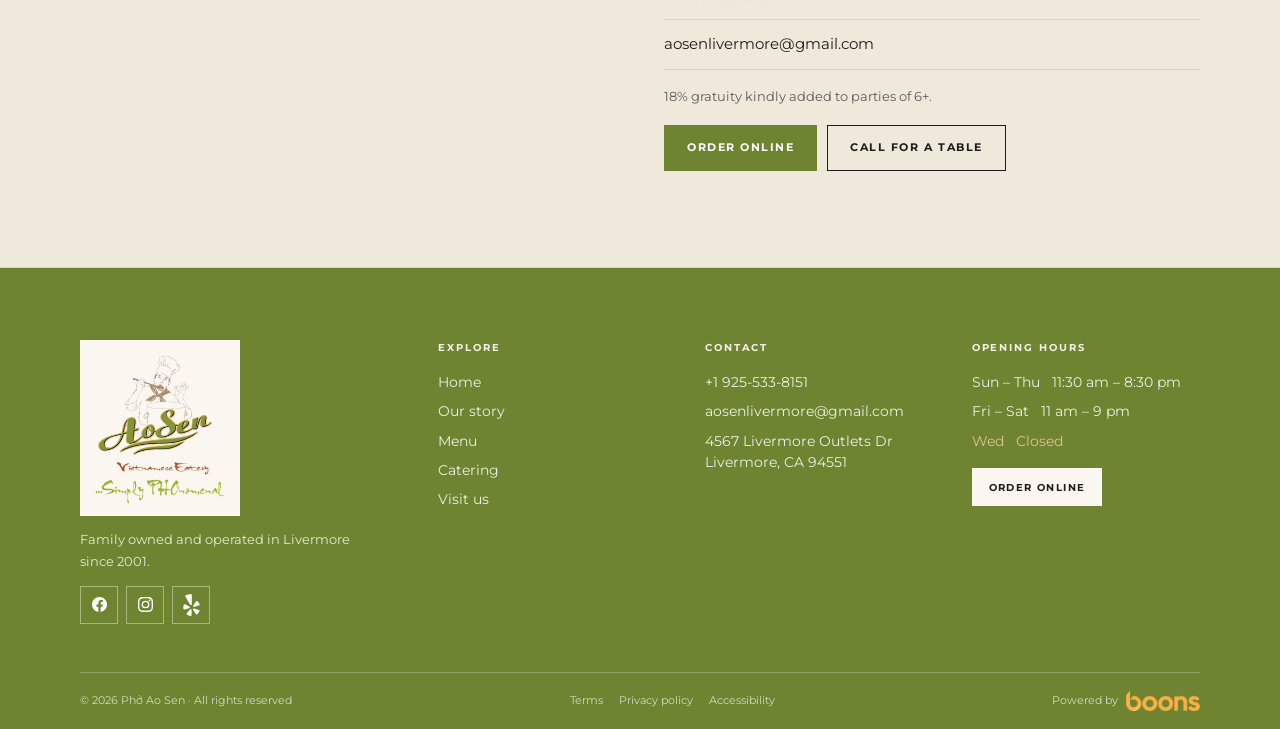
==== commit 0bacfb5a: "Replace weekend FEAST10 flyer with Thanksgiving Week Special THANKS10. Co-authored-by: Cursor <curso" ====
--- a/index.html
+++ b/index.html
@@ -433,7 +433,17 @@
 </div>
 <button id="top" aria-label="Back to top">↑</button>
 
-<script src="js/app.js?v=20260901c"></script>
+<div id="flyer" class="flyer" role="dialog" aria-modal="true" aria-label="Thanksgiving Week Special. Use code THANKS10. Valid till November 22, 2026, on online orders only." hidden>
+  <div class="flyer-card">
+    <button id="flyer-close" type="button" aria-label="Close promotion">×</button>
+    <a href="https://order.boons.io/site/pho-ao-sen/218/y" target="_blank" rel="noopener">
+      <img src="assets/thanksgiving-week-special-thanks10.jpg" width="682" height="1024" alt="Thanksgiving Week Special flyer offering 10% off with code THANKS10 valid until November 22, 2026">
+      <span class="sr-only">Order online with code THANKS10 (opens in a new tab)</span>
+    </a>
+  </div>
+</div>
+
+<script src="js/app.js?v=20261121a"></script>
 <script src="js/accessibility.js?v=20260901c"></script>
 </body>
 </html>
--- a/css/style.css
+++ b/css/style.css
@@ -349,3 +349,14 @@
   header#nav.stuck .brand img{height:86px}
   .hero-cta .btn.lg{padding:13px 18px}
 }
+
+/* ---------- Promo flyer ---------- */
+#flyer{position:fixed;inset:0;z-index:10000;background:rgba(20,16,12,.72);display:none;align-items:center;justify-content:center;padding:28px 18px}
+#flyer.on{display:flex}
+.flyer-card{position:relative;width:min(92vw,480px)}
+.flyer-card a{display:block}
+.flyer-card img{width:100%;height:auto;border-radius:16px;box-shadow:0 24px 70px rgba(0,0,0,.45)}
+#flyer-close{position:absolute;top:-14px;right:-14px;width:40px;height:40px;border-radius:50%;border:0;background:var(--ink,#1c1c1c);color:#fff;font-size:26px;line-height:1;display:flex;align-items:center;justify-content:center;cursor:pointer;box-shadow:0 6px 16px rgba(0,0,0,.35)}
+#flyer-close:hover,#flyer-close:focus-visible{background:var(--green-d,#2f5d3a);outline:2px solid #fff;outline-offset:2px}
+body.flyer-open{overflow:hidden}
+.sr-only{position:absolute;width:1px;height:1px;padding:0;margin:-1px;overflow:hidden;clip:rect(0,0,0,0);white-space:nowrap;border:0}
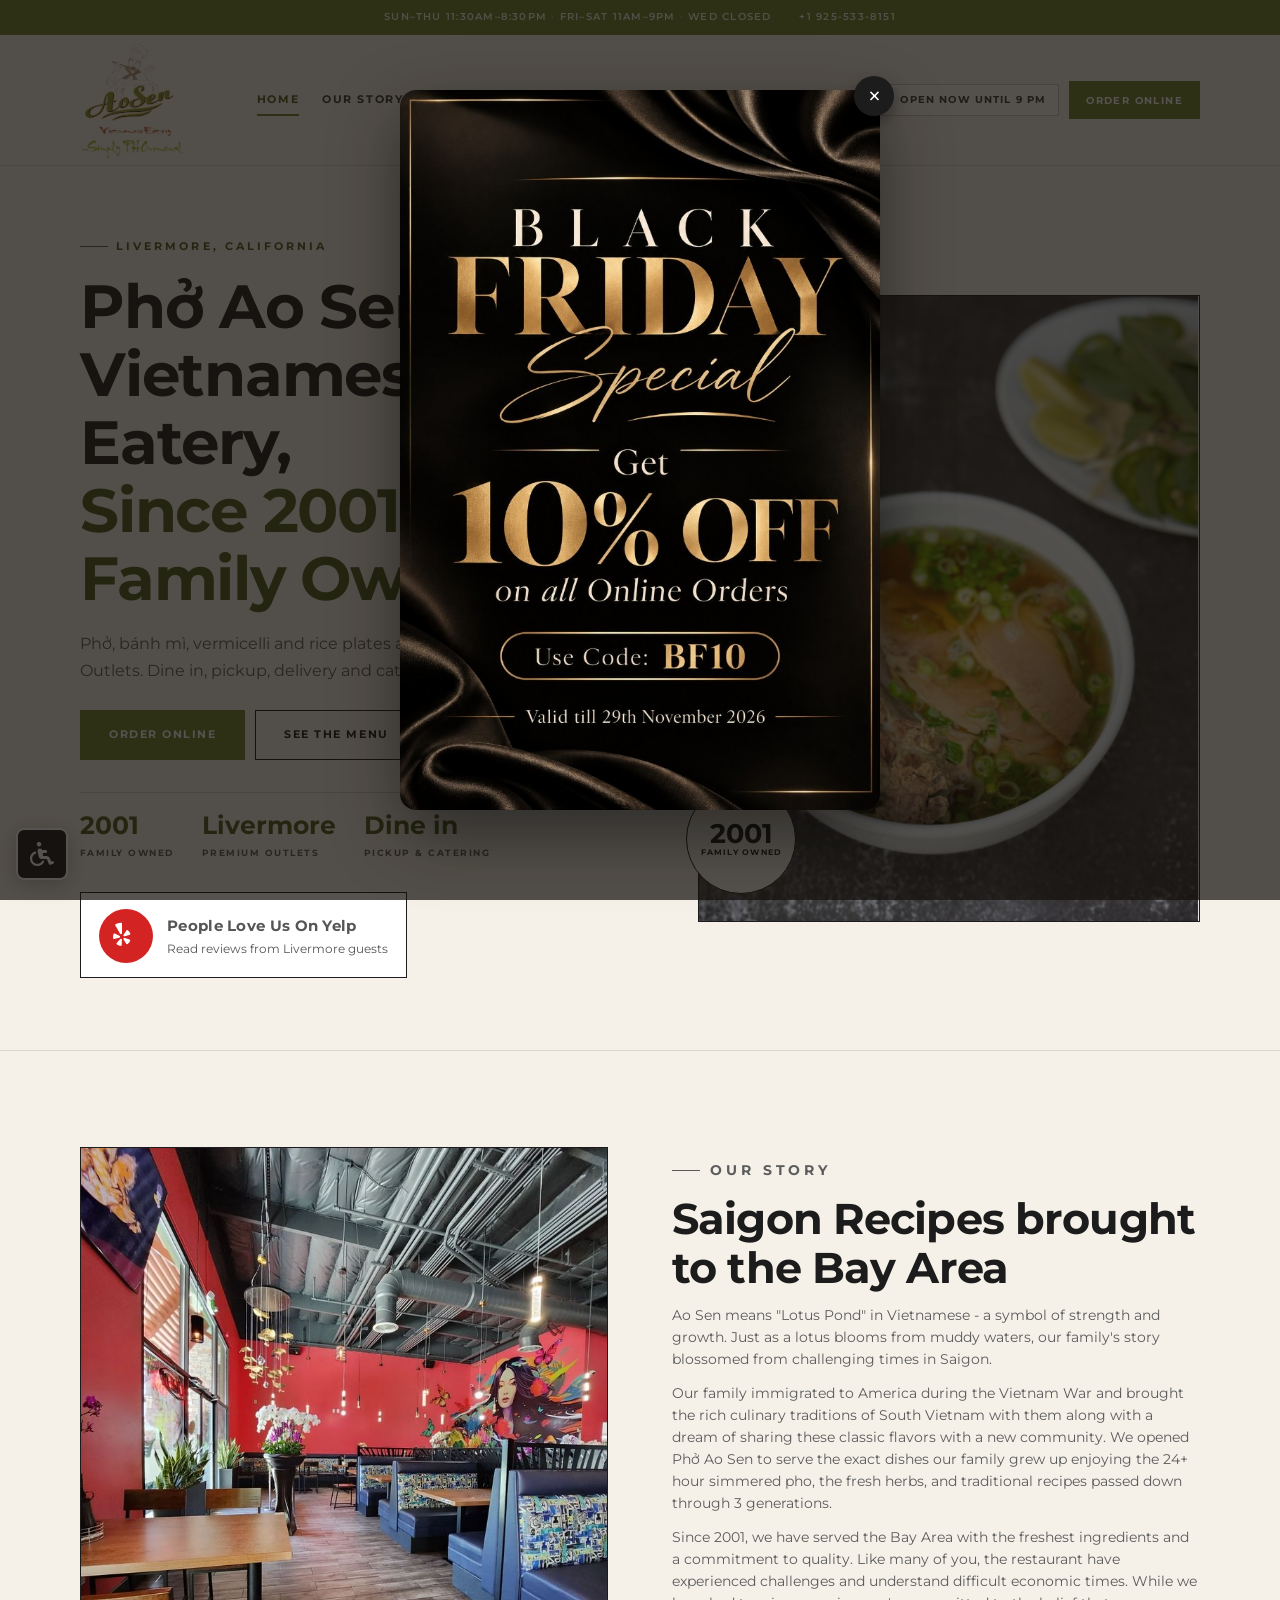
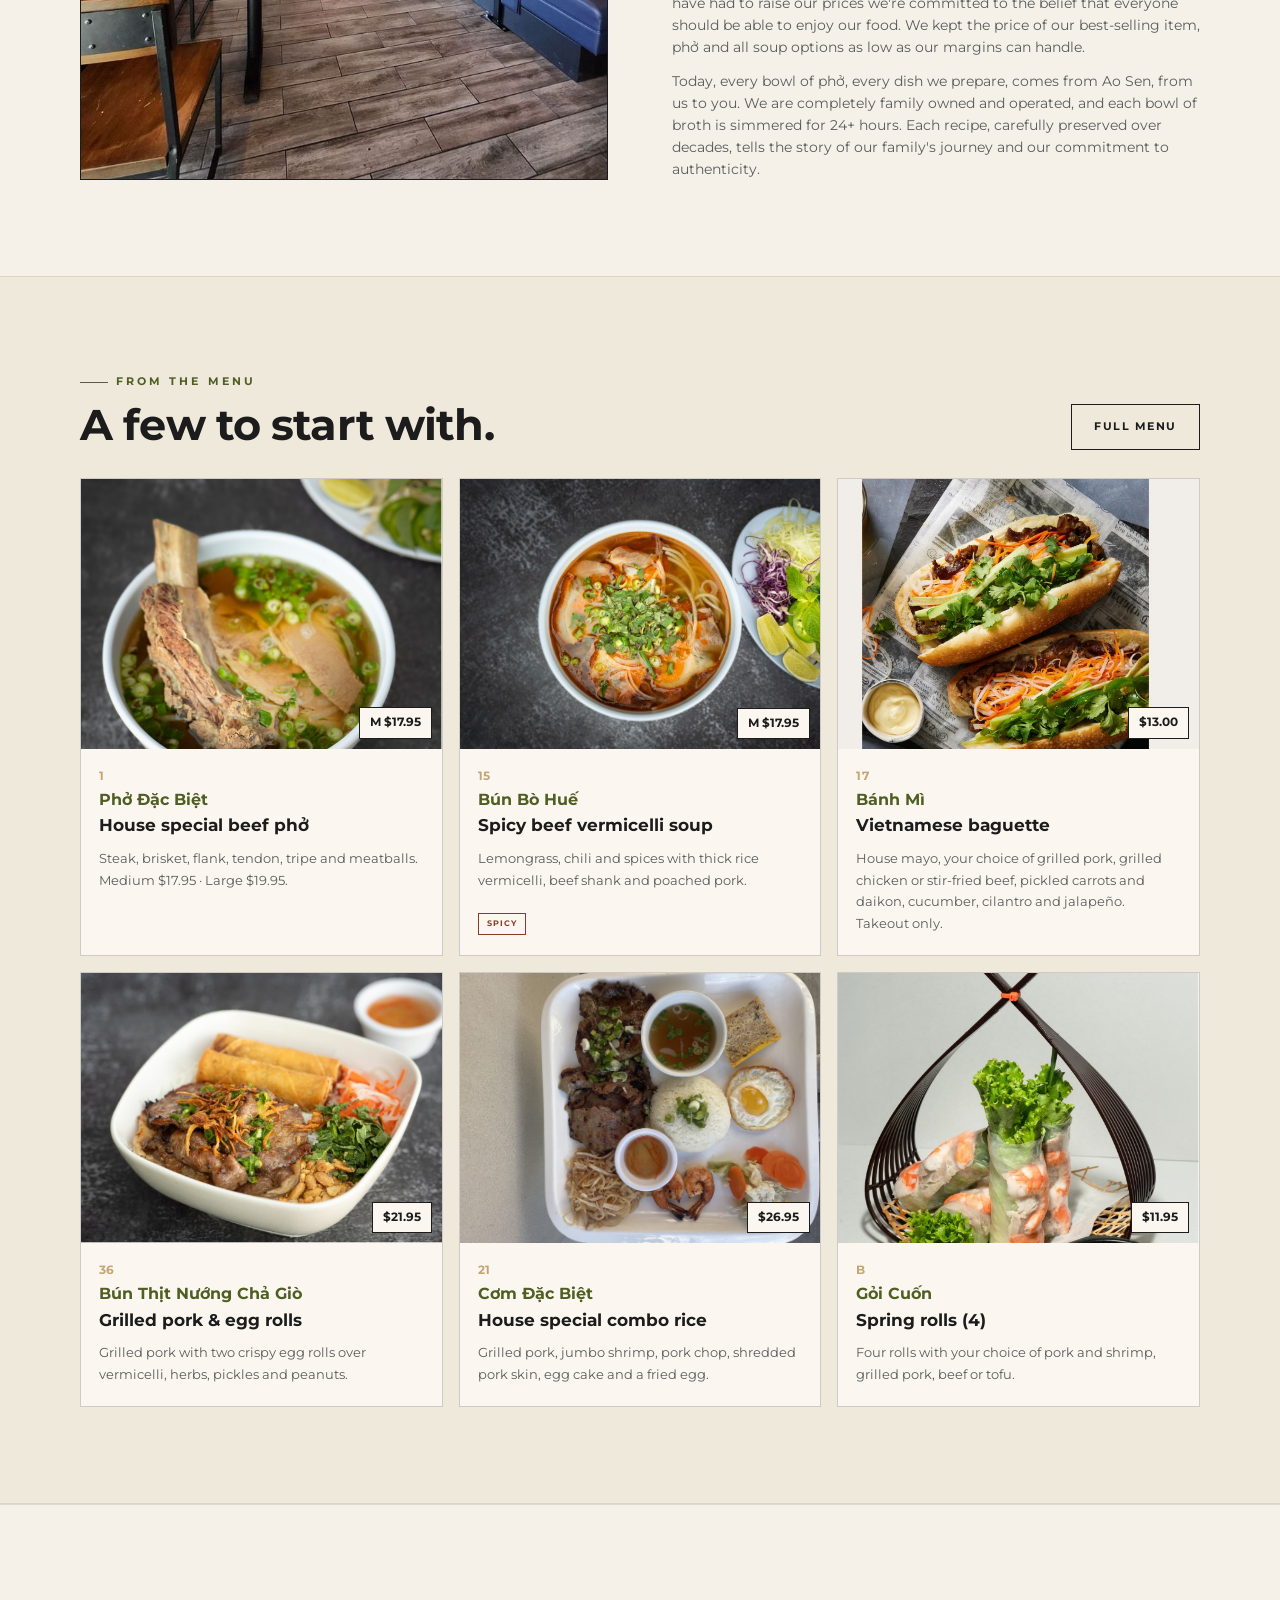
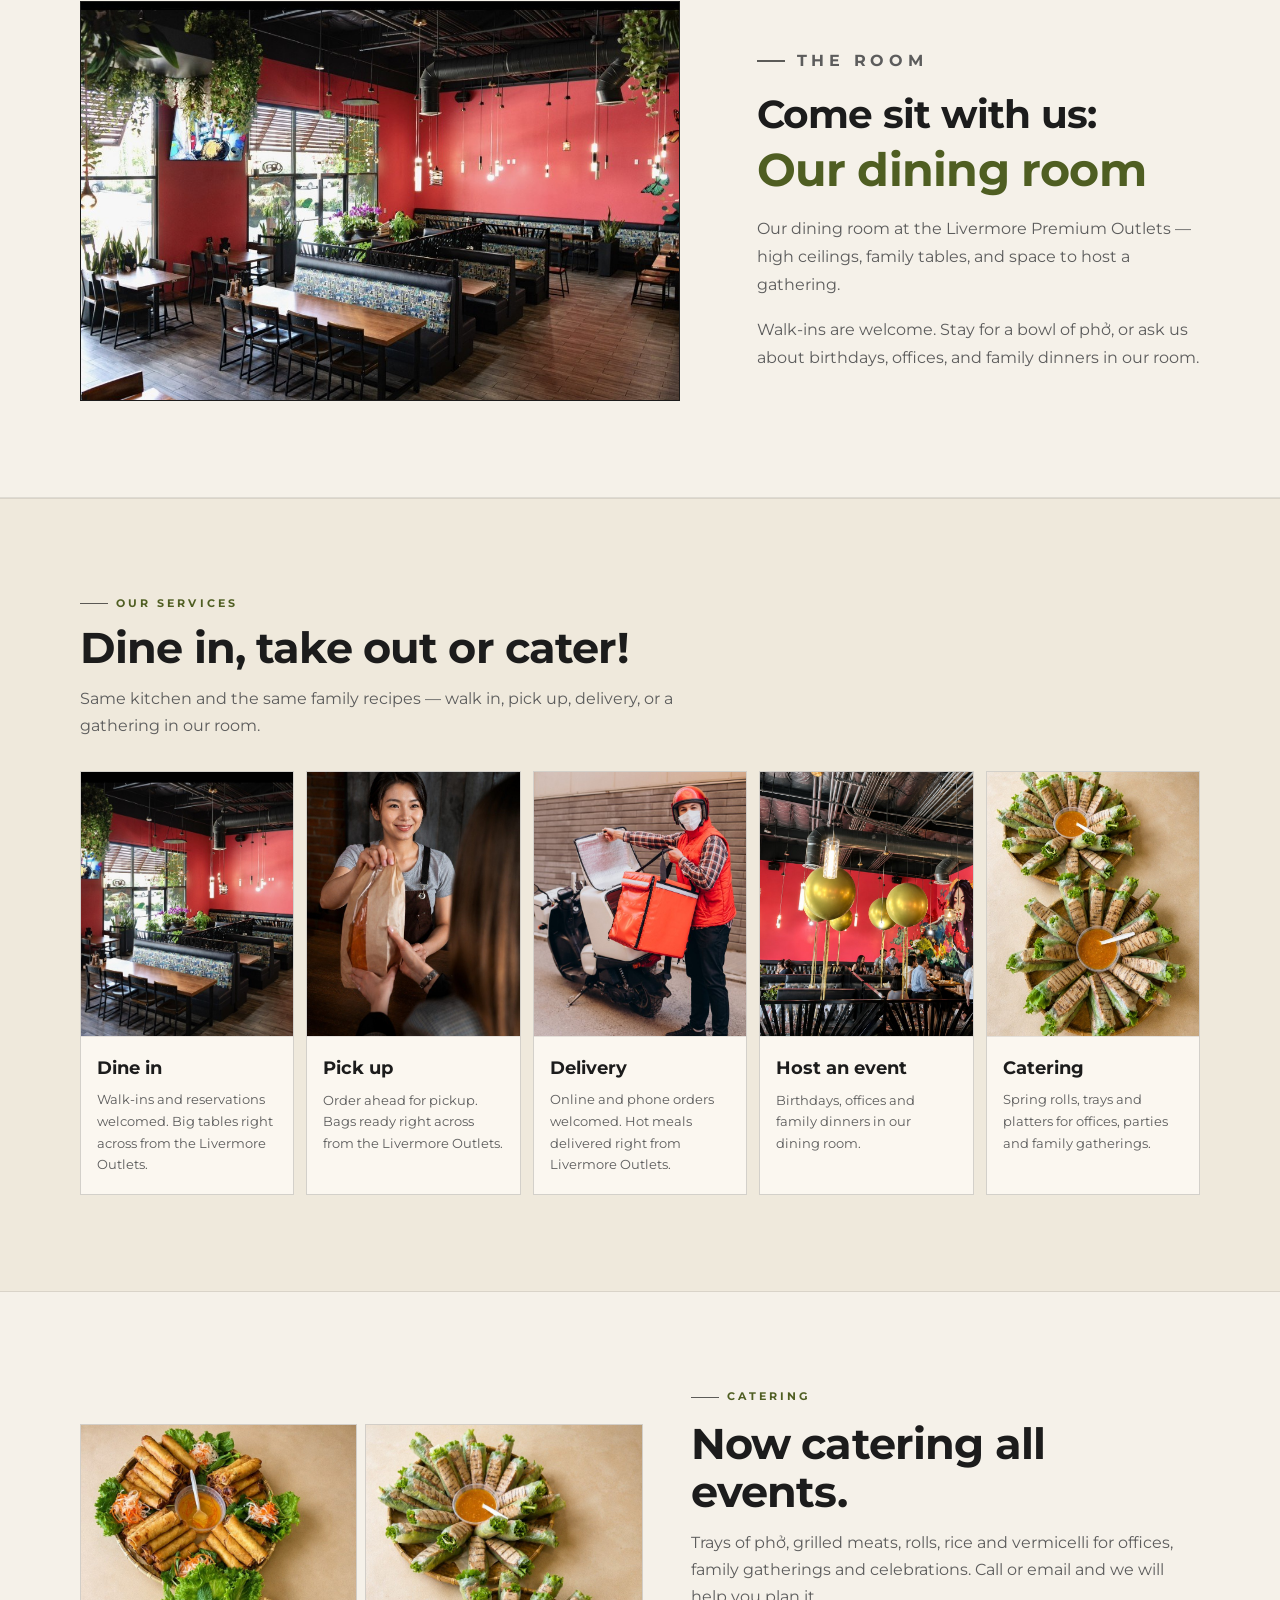
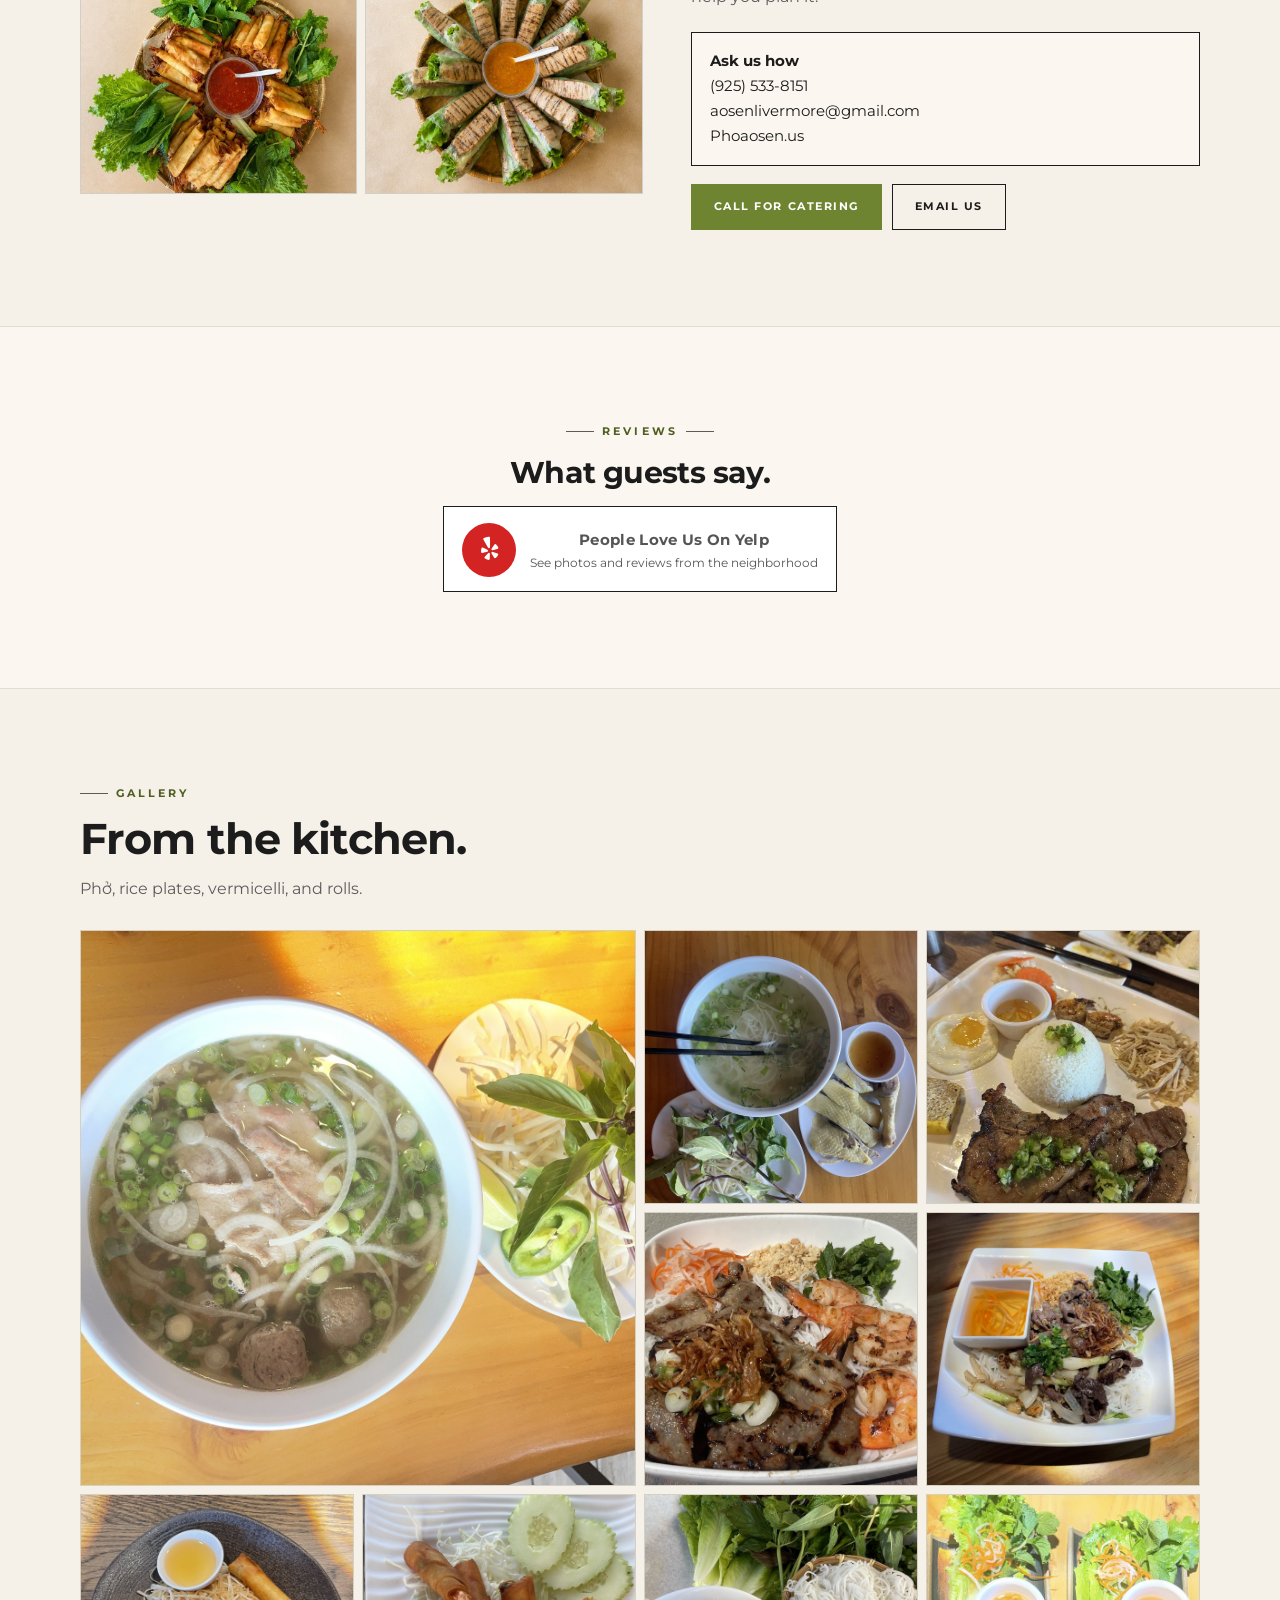
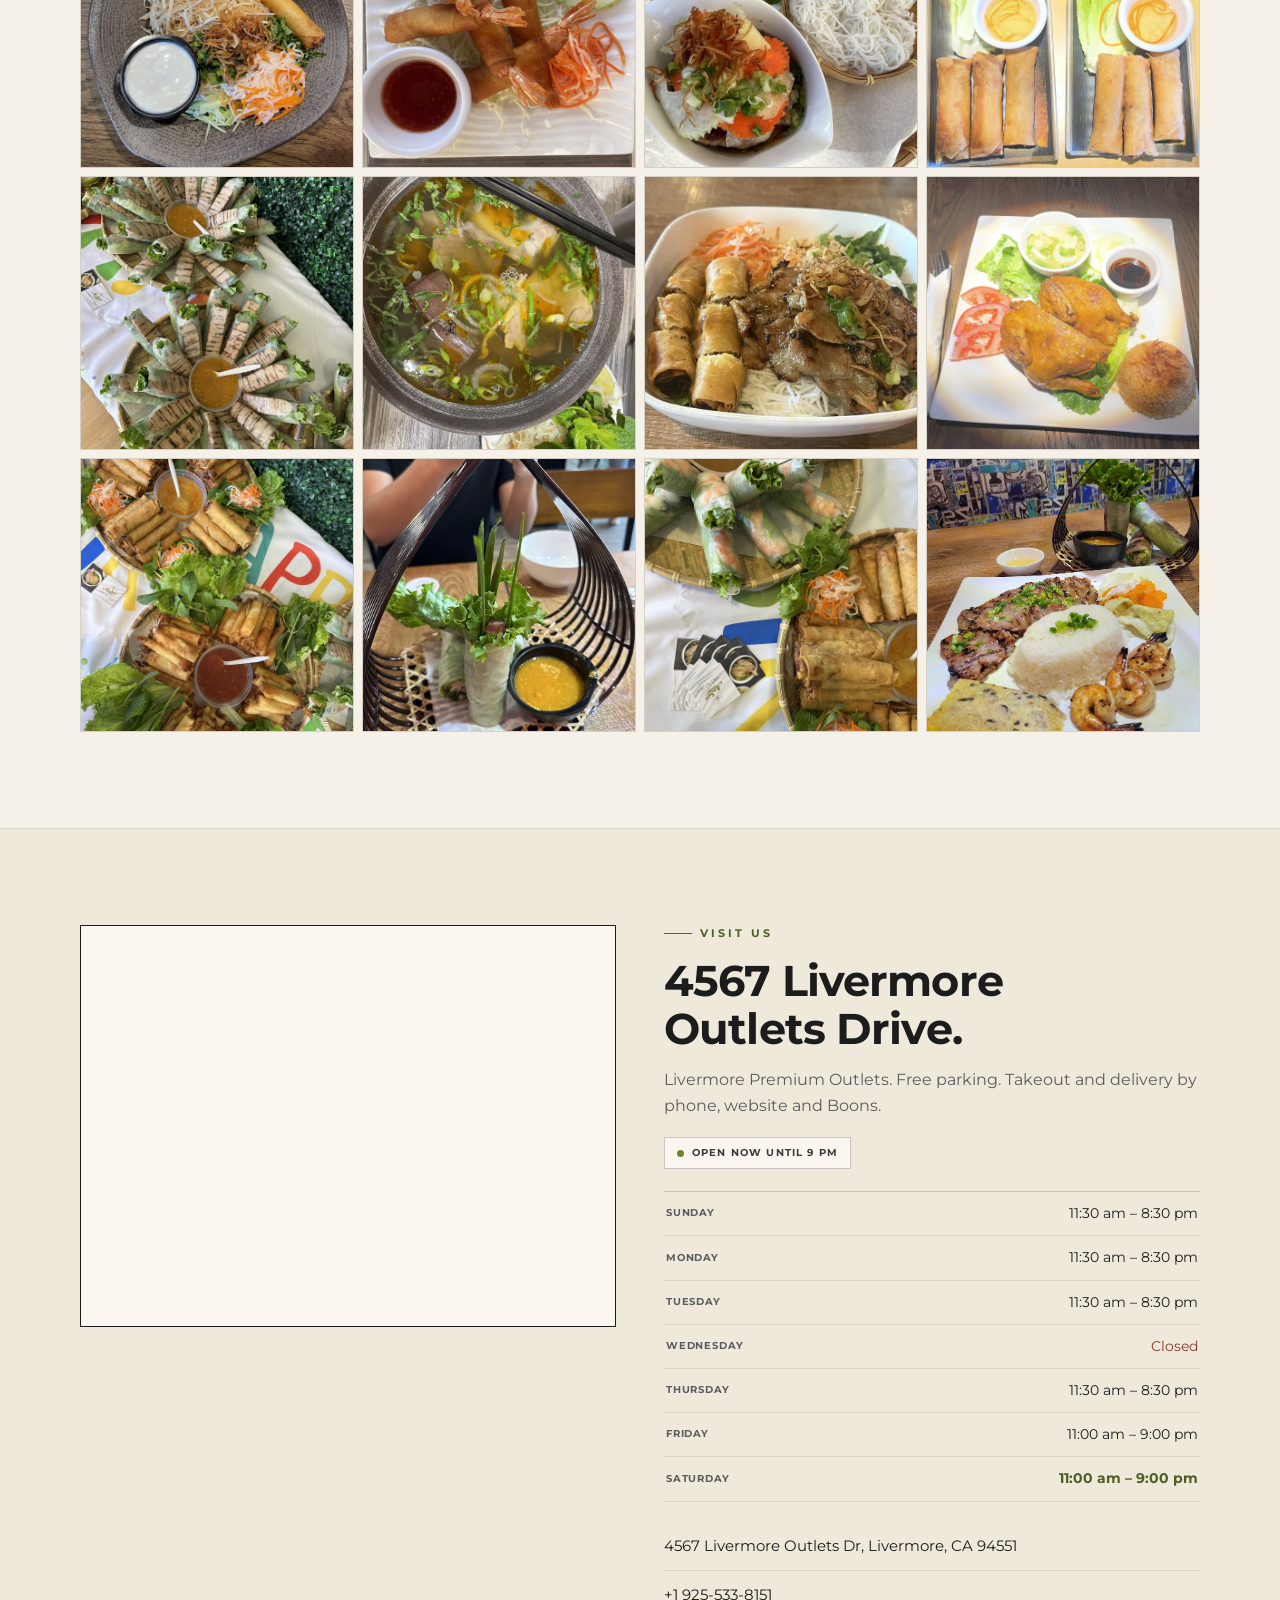
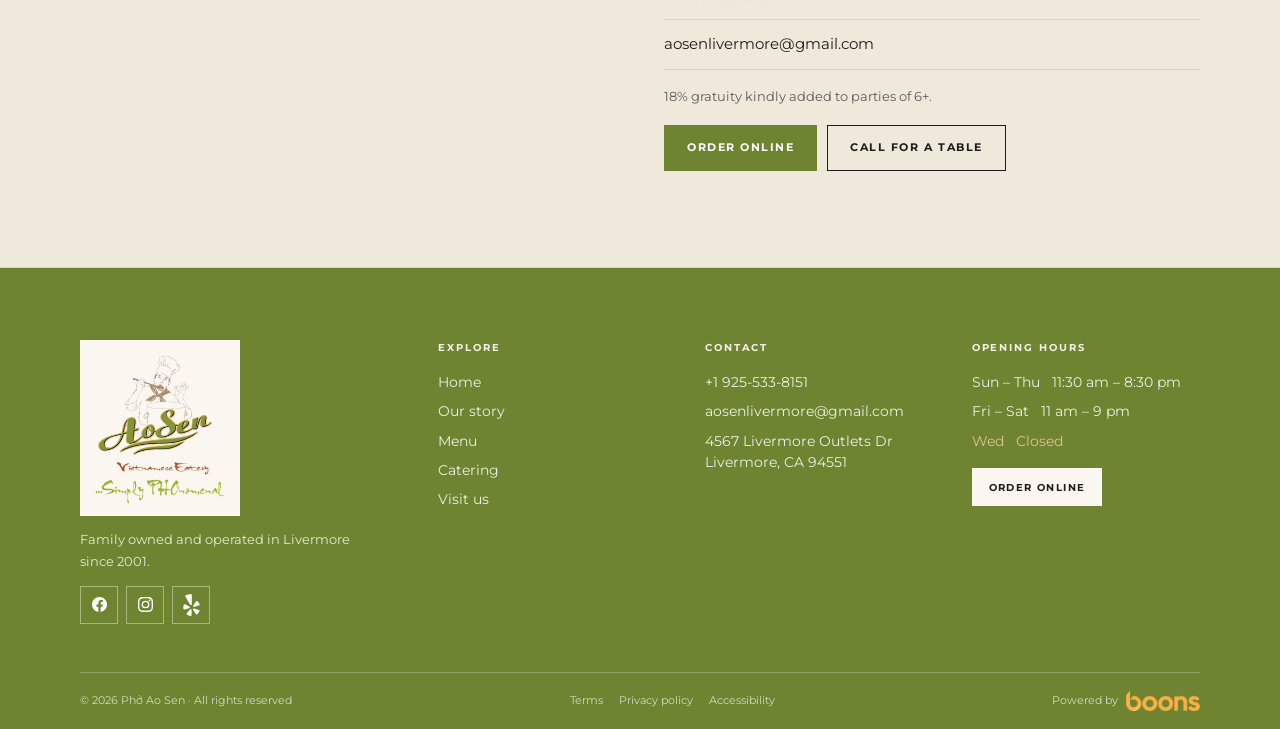
==== commit 29ab3e4b: "Replace Thanksgiving flyer with Black Friday Special BF10. Co-authored-by: Cursor <cursoragent@curso" ====
--- a/index.html
+++ b/index.html
@@ -433,17 +433,17 @@
 </div>
 <button id="top" aria-label="Back to top">↑</button>
 
-<div id="flyer" class="flyer" role="dialog" aria-modal="true" aria-label="Thanksgiving Week Special. Use code THANKS10. Valid till November 22, 2026, on online orders only." hidden>
+<div id="flyer" class="flyer" role="dialog" aria-modal="true" aria-label="Black Friday Special. Use code BF10. Valid till November 29, 2026, on online orders only." hidden>
   <div class="flyer-card">
     <button id="flyer-close" type="button" aria-label="Close promotion">×</button>
     <a href="https://order.boons.io/site/pho-ao-sen/218/y" target="_blank" rel="noopener">
-      <img src="assets/thanksgiving-week-special-thanks10.jpg" width="682" height="1024" alt="Thanksgiving Week Special flyer offering 10% off with code THANKS10 valid until November 22, 2026">
-      <span class="sr-only">Order online with code THANKS10 (opens in a new tab)</span>
+      <img src="assets/black-friday-special-bf10.jpg" width="682" height="1024" alt="Black Friday Special flyer offering 10% off with code BF10 valid until November 29, 2026">
+      <span class="sr-only">Order online with code BF10 (opens in a new tab)</span>
     </a>
   </div>
 </div>
 
-<script src="js/app.js?v=20261121a"></script>
+<script src="js/app.js?v=20261127a"></script>
 <script src="js/accessibility.js?v=20260901c"></script>
 </body>
 </html>
